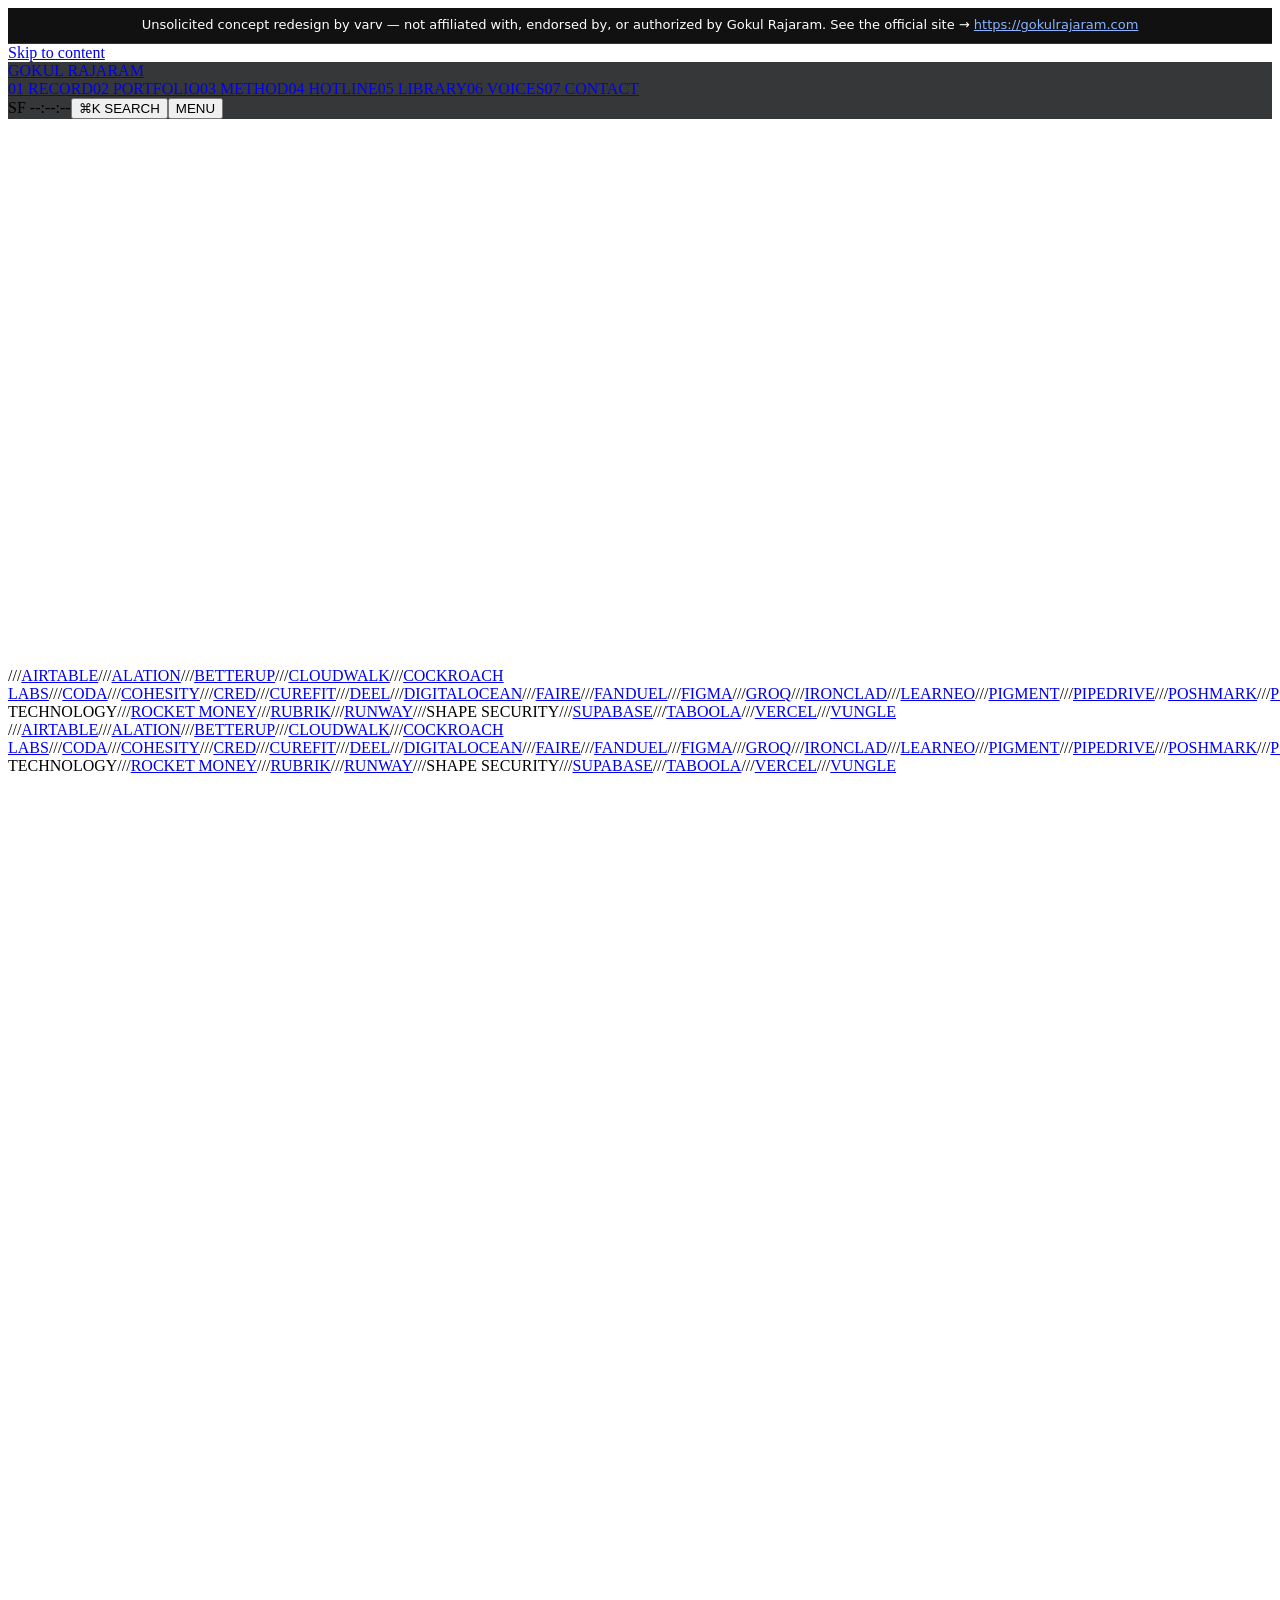
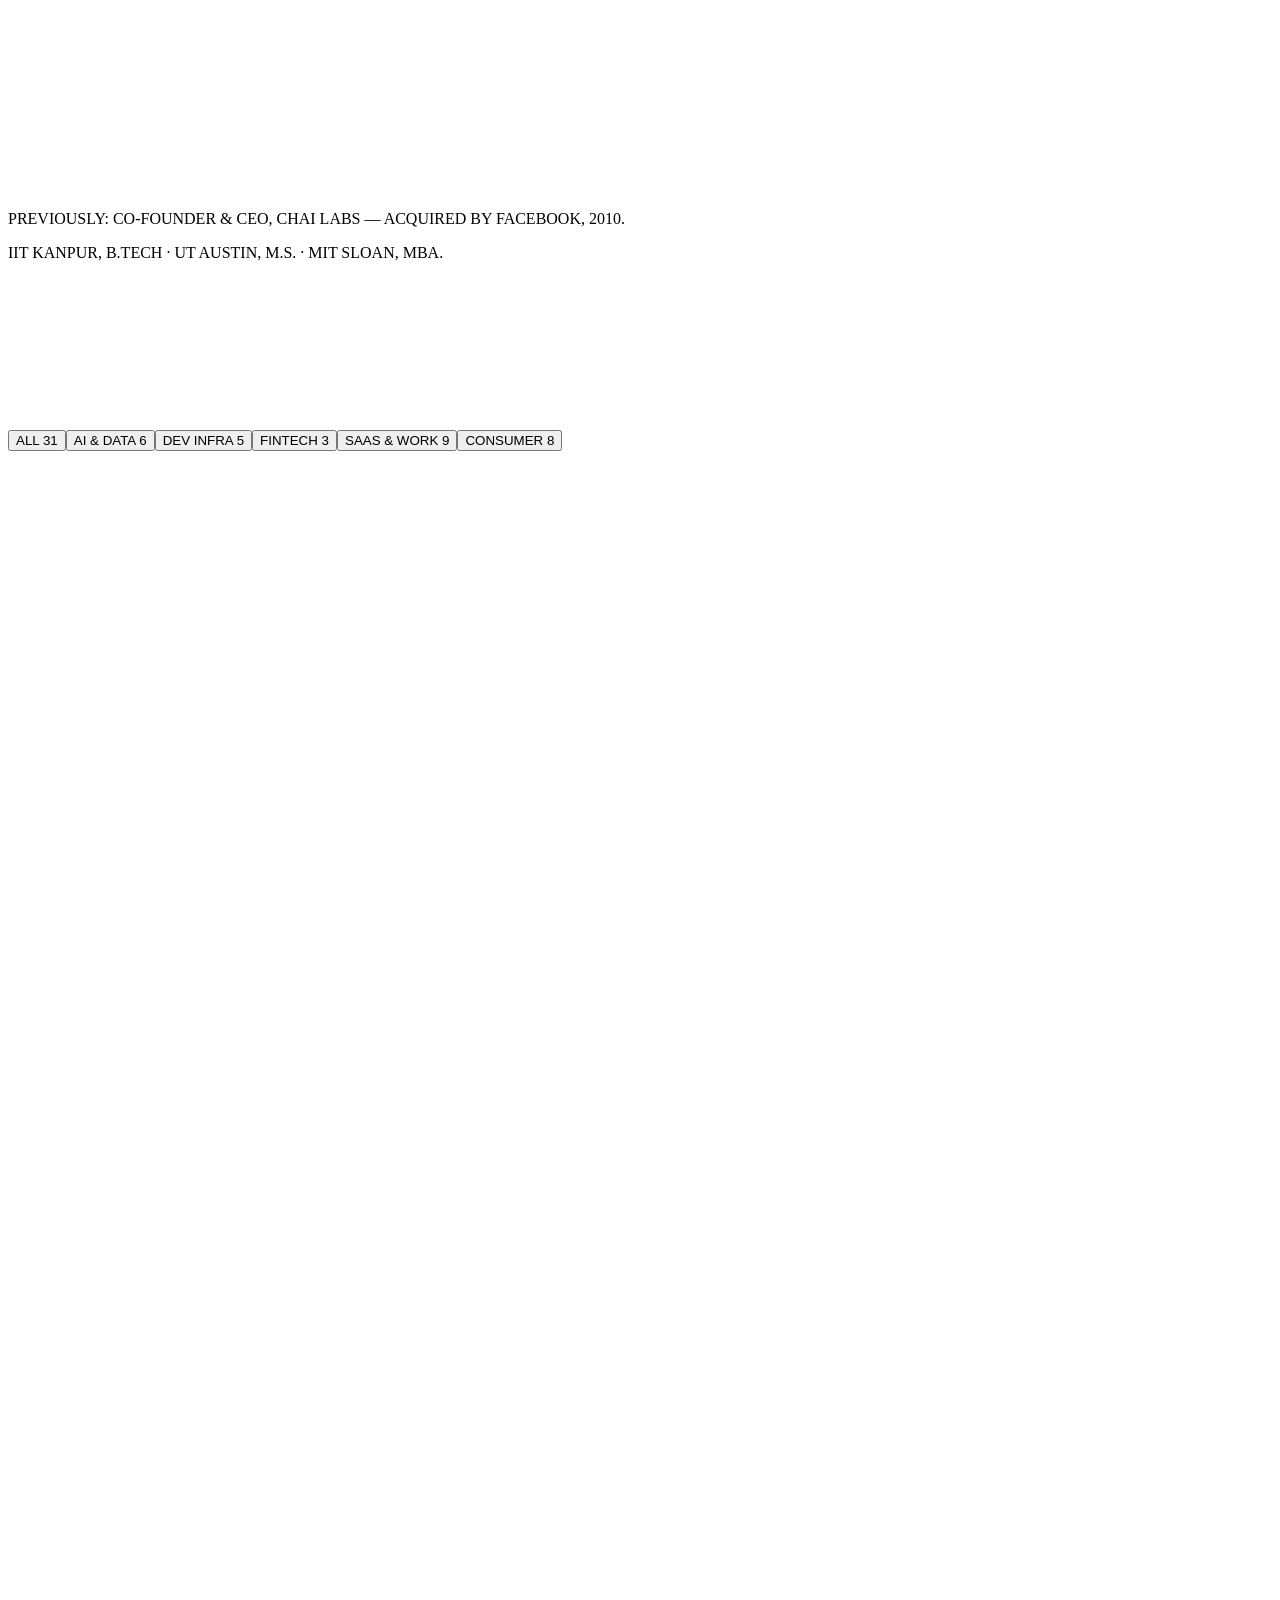
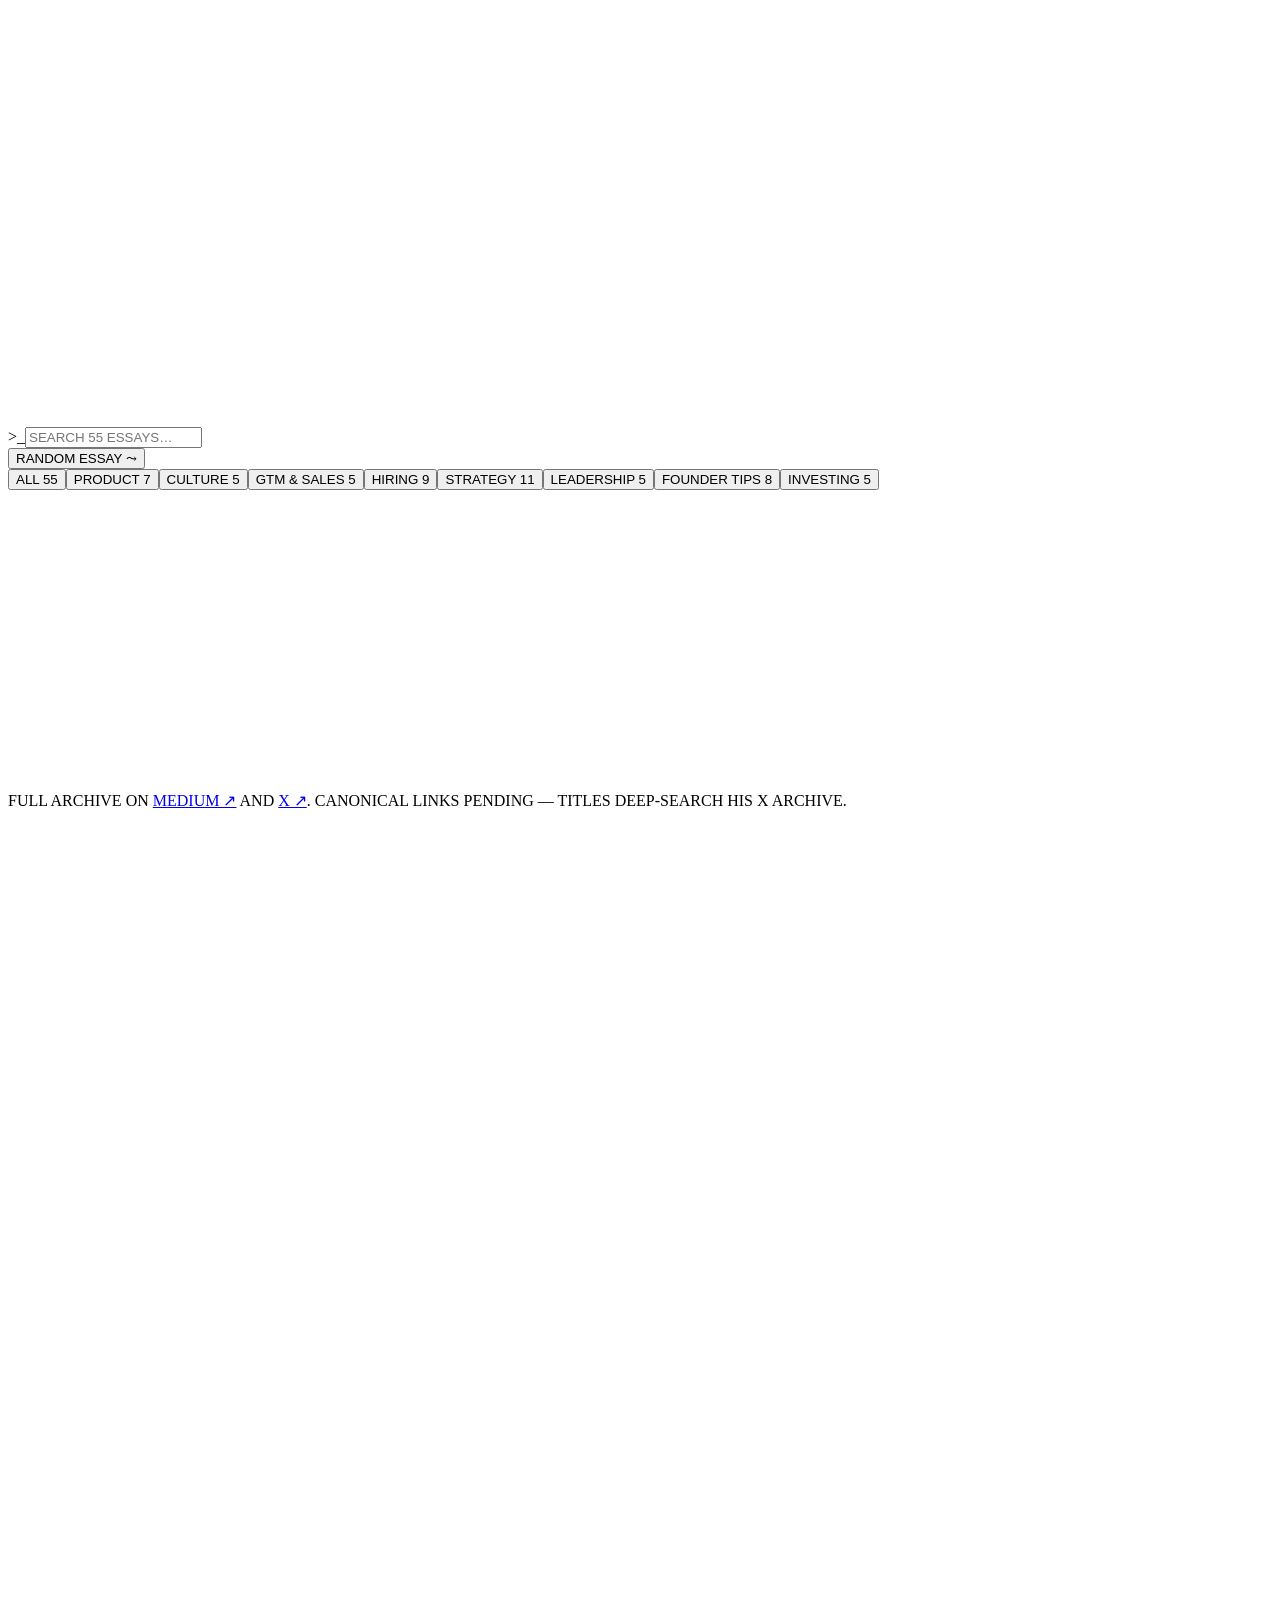
==== index.html @ 7439e024 "Deploy prep: GitHub Pages subpath fix + liability stack - Rewrite absolute /_next/ and internal asse" ====
<!DOCTYPE html><html lang="en" class="__variable_48cfcd __variable_7e319f __variable_f367f3 __variable_46fe82"><head><meta name="robots" content="noindex,nofollow,noarchive"/><meta charSet="utf-8"/><meta name="viewport" content="width=device-width, initial-scale=1"/><link rel="preload" href="/gokul-rajaram/_next/static/media/36966cca54120369-s.p.woff2" as="font" crossorigin="" type="font/woff2"/><link rel="preload" href="/gokul-rajaram/_next/static/media/84adbee2f2a7cb50.p.woff2" as="font" crossorigin="" type="font/woff2"/><link rel="preload" href="/gokul-rajaram/_next/static/media/8edf6d3506a17285.p.woff2" as="font" crossorigin="" type="font/woff2"/><link rel="preload" href="/gokul-rajaram/_next/static/media/98e207f02528a563-s.p.woff2" as="font" crossorigin="" type="font/woff2"/><link rel="preload" href="/gokul-rajaram/_next/static/media/d3ebbfd689654d3a-s.p.woff2" as="font" crossorigin="" type="font/woff2"/><link rel="preload" href="/gokul-rajaram/_next/static/media/e4af272ccee01ff0-s.p.woff2" as="font" crossorigin="" type="font/woff2"/><link rel="stylesheet" href="/gokul-rajaram/_next/static/css/f2737285ce898172.css" data-precedence="next"/><link rel="preload" as="script" fetchPriority="low" href="/gokul-rajaram/_next/static/chunks/webpack-6b2f098d55ba02b2.js"/><script src="/gokul-rajaram/_next/static/chunks/fd9d1056-b11b2651f33aae7f.js" async=""></script><script src="/gokul-rajaram/_next/static/chunks/117-e173c366e2bfd494.js" async=""></script><script src="/gokul-rajaram/_next/static/chunks/main-app-565ee4bf7d602973.js" async=""></script><script src="/gokul-rajaram/_next/static/chunks/202-3cdf4e19feda4337.js" async=""></script><script src="/gokul-rajaram/_next/static/chunks/app/page-4468204eb6a6736c.js" async=""></script><title>Gokul Rajaram — Early-stage investor &amp; product operator</title><meta name="description" content="I invest in early-stage technology startups and partner with founders to help them build enduring companies."/><meta property="og:title" content="Gokul Rajaram — Early-stage investor &amp; product operator"/><meta property="og:description" content="I invest in early-stage technology startups and partner with founders to help them build enduring companies."/><meta property="og:url" content="https://gokul-rajaram.pages.dev/"/><meta property="og:site_name" content="Gokul Rajaram"/><meta property="og:image:alt" content="Gokul Rajaram — Early-stage investor &amp; product operator"/><meta property="og:image:type" content="image/png"/><meta property="og:image" content="https://gokul-rajaram.pages.dev/opengraph-image?5ac50b0045434ea3"/><meta property="og:image:width" content="1200"/><meta property="og:image:height" content="630"/><meta property="og:type" content="website"/><meta name="twitter:card" content="summary_large_image"/><meta name="twitter:creator" content="@gokulr"/><meta name="twitter:title" content="Gokul Rajaram — Early-stage investor &amp; product operator"/><meta name="twitter:description" content="I invest in early-stage technology startups and partner with founders to help them build enduring companies."/><meta name="twitter:image:alt" content="Gokul Rajaram — Early-stage investor &amp; product operator"/><meta name="twitter:image:type" content="image/png"/><meta name="twitter:image" content="https://gokul-rajaram.pages.dev/opengraph-image?5ac50b0045434ea3"/><meta name="twitter:image:width" content="1200"/><meta name="twitter:image:height" content="630"/><link rel="icon" href="/gokul-rajaram/icon.svg?a13ae83d0e055ba5" type="image/svg+xml" sizes="any"/><meta name="next-size-adjust"/><script src="/gokul-rajaram/_next/static/chunks/polyfills-42372ed130431b0a.js" noModule=""></script></head><body><div data-varv-disclaimer="1" style="position:sticky;top:0;z-index:2147483647;background:#111;color:#fff;font:500 13px/1.45 system-ui,-apple-system,Segoe UI,Roboto,sans-serif;padding:8px 14px;text-align:center;border-bottom:1px solid #333;box-sizing:border-box;">Unsolicited concept redesign by varv — not affiliated with, endorsed by, or authorized by Gokul Rajaram. See the official site → <a href="https://gokulrajaram.com" style="color:#8ab4ff;text-decoration:underline;">https://gokulrajaram.com</a></div><noscript><style>[style*=&quot;opacity:0&quot;],[style*=&quot;opacity: 0&quot;]{opacity:1!important;transform:none!important}</style></noscript><a href="#main" class="skip mono-label text-fg">Skip to content</a><div aria-hidden="true" class="fixed inset-x-0 top-0 z-[70] h-[2px] bg-accent" style="transform-origin:0% 50%;transform:scaleX(0)"></div><header class="sticky top-0 z-50 border-b transition-colors duration-200 border-transparent" style="background-color:rgba(10, 11, 13, 0.82);backdrop-filter:blur(12px);-webkit-backdrop-filter:blur(12px)"><div class="wrap flex h-16 items-center justify-between gap-4"><a href="#top" class="flex items-center gap-3"><span class="block h-2.5 w-2.5 bg-accent" aria-hidden="true"></span><span class="font-display text-sm font-bold uppercase tracking-[0.06em] text-fg">GOKUL RAJARAM</span></a><nav class="hidden items-center gap-6 xl:flex" aria-label="Sections"><a href="#track-record" data-active="false" class="link-nav mono-label"><span class="text-dim">01</span> <!-- -->RECORD</a><a href="#portfolio" data-active="false" class="link-nav mono-label"><span class="text-dim">02</span> <!-- -->PORTFOLIO</a><a href="#how-i-work" data-active="false" class="link-nav mono-label"><span class="text-dim">03</span> <!-- -->METHOD</a><a href="#problems" data-active="false" class="link-nav mono-label"><span class="text-dim">04</span> <!-- -->HOTLINE</a><a href="#writing" data-active="false" class="link-nav mono-label"><span class="text-dim">05</span> <!-- -->LIBRARY</a><a href="#feedback" data-active="false" class="link-nav mono-label"><span class="text-dim">06</span> <!-- -->VOICES</a><a href="#connect" data-active="false" class="link-nav mono-label"><span class="text-dim">07</span> <!-- -->CONTACT</a></nav><div class="flex items-center gap-4"><span class="mono-data hidden text-dim md:block">SF <!-- -->--:--:--</span><button class="chip flex items-center gap-2" aria-label="Open command palette"><span class="text-accent">⌘K</span> SEARCH</button><button class="chip xl:hidden" aria-label="Open menu" aria-expanded="false">MENU</button></div></div></header><main id="main"><section id="top" class="relative overflow-hidden border-b border-line"><div class="grid-bg pointer-events-none absolute inset-0" aria-hidden="true"></div><div class="wrap relative pb-16 pt-20 lg:pb-20 lg:pt-28"><div class="flex flex-wrap items-center gap-x-6 gap-y-2" style="opacity:0"><span class="flex items-center gap-2"><span class="pulse-dot block h-2 w-2 bg-green" aria-hidden="true"></span><span class="mono-label text-muted">SAN FRANCISCO</span></span><span class="mono-data text-dim">SF <!-- -->--:--:--</span><span class="mono-label hidden text-dim sm:block">EARLY-STAGE INVESTOR &amp; PRODUCT OPERATOR</span></div><h1 class="d-mega mt-10 text-fg"><span class="block" style="opacity:0;transform:translateY(24px)"><span aria-label="GOKUL">GOKUL</span></span><span class="block text-accent" style="opacity:0;transform:translateY(24px)"><span aria-label="RAJARAM">RAJARAM</span></span></h1><p class="serif-line measure mt-10 text-muted" style="opacity:0;transform:translateY(16px)">I invest in early-stage founders and help them build <span class="text-fg">enduring companies.</span></p><div class="mt-12 flex flex-wrap items-center gap-4" style="opacity:0;transform:translateY(12px)"><a href="#writing" class="btn-solid">EXPLORE THE LIBRARY<!-- --> <span aria-hidden="true">↓</span></a><button class="btn-ghost"><span class="text-accent">⌘K</span> COMMAND</button><a href="https://www.delphi.ai/gokul" target="_blank" rel="noopener noreferrer" class="btn-ghost">ASK MY AI CLONE<!-- --> <span aria-hidden="true">↗</span></a></div><div class="mt-16 grid grid-cols-2 border-l border-t border-line lg:grid-cols-4" style="opacity:0;transform:translateY(16px)"><div class="border-b border-r border-line px-5 py-6 lg:border-b-0"><span class="d-stat text-accent">$<!-- -->0<!-- -->B+</span><p class="mono-label mt-3 text-fg">ADSENSE REVENUE BUILT</p><p class="mono-data mt-1 text-dim">Google, from zero · 2003–2007</p></div><div class="border-b border-r border-line px-5 py-6 lg:border-b-0"><span class="d-stat text-accent">$<!-- -->0.0<!-- -->B</span><p class="mono-label mt-3 text-fg">META ADS SCALED TO</p><p class="mono-data mt-1 text-dim">from $750M · 2010–2013</p></div><div class="border-b border-r border-line px-5 py-6 lg:border-b-0"><span class="d-stat text-accent">0<!-- -->+</span><p class="mono-label mt-3 text-fg">ANGEL INVESTMENTS</p><p class="mono-data mt-1 text-dim">Figma, Deel, Groq, Vercel…</p></div><div class="border-b border-r border-line px-5 py-6 lg:border-b-0"><span class="d-stat text-accent">0</span><p class="mono-label mt-3 text-fg">GENERATIONAL COMPANIES</p><p class="mono-data mt-1 text-dim">as operator &amp; board member</p></div></div></div><div class="marquee relative border-t border-line bg-surface py-3" aria-label="Selected portfolio companies"><div class="marquee-track"><div class="flex shrink-0 items-center" aria-hidden="false"><span class="flex items-center"><span class="mx-4 text-accent" aria-hidden="true">///</span><a href="https://airtable.com" target="_blank" rel="noopener noreferrer" tabindex="0" class="link-nav mono-label">AIRTABLE</a></span><span class="flex items-center"><span class="mx-4 text-accent" aria-hidden="true">///</span><a href="https://alation.com" target="_blank" rel="noopener noreferrer" tabindex="0" class="link-nav mono-label">ALATION</a></span><span class="flex items-center"><span class="mx-4 text-accent" aria-hidden="true">///</span><a href="https://betterup.com" target="_blank" rel="noopener noreferrer" tabindex="0" class="link-nav mono-label">BETTERUP</a></span><span class="flex items-center"><span class="mx-4 text-accent" aria-hidden="true">///</span><a href="https://cloudwalk.io" target="_blank" rel="noopener noreferrer" tabindex="0" class="link-nav mono-label">CLOUDWALK</a></span><span class="flex items-center"><span class="mx-4 text-accent" aria-hidden="true">///</span><a href="https://cockroachlabs.com" target="_blank" rel="noopener noreferrer" tabindex="0" class="link-nav mono-label">COCKROACH LABS</a></span><span class="flex items-center"><span class="mx-4 text-accent" aria-hidden="true">///</span><a href="https://coda.io" target="_blank" rel="noopener noreferrer" tabindex="0" class="link-nav mono-label">CODA</a></span><span class="flex items-center"><span class="mx-4 text-accent" aria-hidden="true">///</span><a href="https://cohesity.com" target="_blank" rel="noopener noreferrer" tabindex="0" class="link-nav mono-label">COHESITY</a></span><span class="flex items-center"><span class="mx-4 text-accent" aria-hidden="true">///</span><a href="https://cred.club" target="_blank" rel="noopener noreferrer" tabindex="0" class="link-nav mono-label">CRED</a></span><span class="flex items-center"><span class="mx-4 text-accent" aria-hidden="true">///</span><a href="https://cure.fit" target="_blank" rel="noopener noreferrer" tabindex="0" class="link-nav mono-label">CUREFIT</a></span><span class="flex items-center"><span class="mx-4 text-accent" aria-hidden="true">///</span><a href="https://deel.com" target="_blank" rel="noopener noreferrer" tabindex="0" class="link-nav mono-label">DEEL</a></span><span class="flex items-center"><span class="mx-4 text-accent" aria-hidden="true">///</span><a href="https://digitalocean.com" target="_blank" rel="noopener noreferrer" tabindex="0" class="link-nav mono-label">DIGITALOCEAN</a></span><span class="flex items-center"><span class="mx-4 text-accent" aria-hidden="true">///</span><a href="https://faire.com" target="_blank" rel="noopener noreferrer" tabindex="0" class="link-nav mono-label">FAIRE</a></span><span class="flex items-center"><span class="mx-4 text-accent" aria-hidden="true">///</span><a href="https://fanduel.com" target="_blank" rel="noopener noreferrer" tabindex="0" class="link-nav mono-label">FANDUEL</a></span><span class="flex items-center"><span class="mx-4 text-accent" aria-hidden="true">///</span><a href="https://figma.com" target="_blank" rel="noopener noreferrer" tabindex="0" class="link-nav mono-label">FIGMA</a></span><span class="flex items-center"><span class="mx-4 text-accent" aria-hidden="true">///</span><a href="https://groq.com" target="_blank" rel="noopener noreferrer" tabindex="0" class="link-nav mono-label">GROQ</a></span><span class="flex items-center"><span class="mx-4 text-accent" aria-hidden="true">///</span><a href="https://ironcladapp.com" target="_blank" rel="noopener noreferrer" tabindex="0" class="link-nav mono-label">IRONCLAD</a></span><span class="flex items-center"><span class="mx-4 text-accent" aria-hidden="true">///</span><a href="https://learneo.com" target="_blank" rel="noopener noreferrer" tabindex="0" class="link-nav mono-label">LEARNEO</a></span><span class="flex items-center"><span class="mx-4 text-accent" aria-hidden="true">///</span><a href="https://pigment.com" target="_blank" rel="noopener noreferrer" tabindex="0" class="link-nav mono-label">PIGMENT</a></span><span class="flex items-center"><span class="mx-4 text-accent" aria-hidden="true">///</span><a href="https://pipedrive.com" target="_blank" rel="noopener noreferrer" tabindex="0" class="link-nav mono-label">PIPEDRIVE</a></span><span class="flex items-center"><span class="mx-4 text-accent" aria-hidden="true">///</span><a href="https://poshmark.com" target="_blank" rel="noopener noreferrer" tabindex="0" class="link-nav mono-label">POSHMARK</a></span><span class="flex items-center"><span class="mx-4 text-accent" aria-hidden="true">///</span><a href="https://postman.com" target="_blank" rel="noopener noreferrer" tabindex="0" class="link-nav mono-label">POSTMAN</a></span><span class="flex items-center"><span class="mx-4 text-accent" aria-hidden="true">///</span><a href="https://printify.com" target="_blank" rel="noopener noreferrer" tabindex="0" class="link-nav mono-label">PRINTIFY</a></span><span class="flex items-center"><span class="mx-4 text-accent" aria-hidden="true">///</span><span class="mono-label text-muted">QUOTIENT TECHNOLOGY</span></span><span class="flex items-center"><span class="mx-4 text-accent" aria-hidden="true">///</span><a href="https://rocketmoney.com" target="_blank" rel="noopener noreferrer" tabindex="0" class="link-nav mono-label">ROCKET MONEY</a></span><span class="flex items-center"><span class="mx-4 text-accent" aria-hidden="true">///</span><a href="https://rubrik.com" target="_blank" rel="noopener noreferrer" tabindex="0" class="link-nav mono-label">RUBRIK</a></span><span class="flex items-center"><span class="mx-4 text-accent" aria-hidden="true">///</span><a href="https://runwayml.com" target="_blank" rel="noopener noreferrer" tabindex="0" class="link-nav mono-label">RUNWAY</a></span><span class="flex items-center"><span class="mx-4 text-accent" aria-hidden="true">///</span><span class="mono-label text-muted">SHAPE SECURITY</span></span><span class="flex items-center"><span class="mx-4 text-accent" aria-hidden="true">///</span><a href="https://supabase.com" target="_blank" rel="noopener noreferrer" tabindex="0" class="link-nav mono-label">SUPABASE</a></span><span class="flex items-center"><span class="mx-4 text-accent" aria-hidden="true">///</span><a href="https://taboola.com" target="_blank" rel="noopener noreferrer" tabindex="0" class="link-nav mono-label">TABOOLA</a></span><span class="flex items-center"><span class="mx-4 text-accent" aria-hidden="true">///</span><a href="https://vercel.com" target="_blank" rel="noopener noreferrer" tabindex="0" class="link-nav mono-label">VERCEL</a></span><span class="flex items-center"><span class="mx-4 text-accent" aria-hidden="true">///</span><a href="https://vungle.com" target="_blank" rel="noopener noreferrer" tabindex="0" class="link-nav mono-label">VUNGLE</a></span></div><div class="flex shrink-0 items-center" aria-hidden="true"><span class="flex items-center"><span class="mx-4 text-accent" aria-hidden="true">///</span><a href="https://airtable.com" target="_blank" rel="noopener noreferrer" tabindex="-1" class="link-nav mono-label">AIRTABLE</a></span><span class="flex items-center"><span class="mx-4 text-accent" aria-hidden="true">///</span><a href="https://alation.com" target="_blank" rel="noopener noreferrer" tabindex="-1" class="link-nav mono-label">ALATION</a></span><span class="flex items-center"><span class="mx-4 text-accent" aria-hidden="true">///</span><a href="https://betterup.com" target="_blank" rel="noopener noreferrer" tabindex="-1" class="link-nav mono-label">BETTERUP</a></span><span class="flex items-center"><span class="mx-4 text-accent" aria-hidden="true">///</span><a href="https://cloudwalk.io" target="_blank" rel="noopener noreferrer" tabindex="-1" class="link-nav mono-label">CLOUDWALK</a></span><span class="flex items-center"><span class="mx-4 text-accent" aria-hidden="true">///</span><a href="https://cockroachlabs.com" target="_blank" rel="noopener noreferrer" tabindex="-1" class="link-nav mono-label">COCKROACH LABS</a></span><span class="flex items-center"><span class="mx-4 text-accent" aria-hidden="true">///</span><a href="https://coda.io" target="_blank" rel="noopener noreferrer" tabindex="-1" class="link-nav mono-label">CODA</a></span><span class="flex items-center"><span class="mx-4 text-accent" aria-hidden="true">///</span><a href="https://cohesity.com" target="_blank" rel="noopener noreferrer" tabindex="-1" class="link-nav mono-label">COHESITY</a></span><span class="flex items-center"><span class="mx-4 text-accent" aria-hidden="true">///</span><a href="https://cred.club" target="_blank" rel="noopener noreferrer" tabindex="-1" class="link-nav mono-label">CRED</a></span><span class="flex items-center"><span class="mx-4 text-accent" aria-hidden="true">///</span><a href="https://cure.fit" target="_blank" rel="noopener noreferrer" tabindex="-1" class="link-nav mono-label">CUREFIT</a></span><span class="flex items-center"><span class="mx-4 text-accent" aria-hidden="true">///</span><a href="https://deel.com" target="_blank" rel="noopener noreferrer" tabindex="-1" class="link-nav mono-label">DEEL</a></span><span class="flex items-center"><span class="mx-4 text-accent" aria-hidden="true">///</span><a href="https://digitalocean.com" target="_blank" rel="noopener noreferrer" tabindex="-1" class="link-nav mono-label">DIGITALOCEAN</a></span><span class="flex items-center"><span class="mx-4 text-accent" aria-hidden="true">///</span><a href="https://faire.com" target="_blank" rel="noopener noreferrer" tabindex="-1" class="link-nav mono-label">FAIRE</a></span><span class="flex items-center"><span class="mx-4 text-accent" aria-hidden="true">///</span><a href="https://fanduel.com" target="_blank" rel="noopener noreferrer" tabindex="-1" class="link-nav mono-label">FANDUEL</a></span><span class="flex items-center"><span class="mx-4 text-accent" aria-hidden="true">///</span><a href="https://figma.com" target="_blank" rel="noopener noreferrer" tabindex="-1" class="link-nav mono-label">FIGMA</a></span><span class="flex items-center"><span class="mx-4 text-accent" aria-hidden="true">///</span><a href="https://groq.com" target="_blank" rel="noopener noreferrer" tabindex="-1" class="link-nav mono-label">GROQ</a></span><span class="flex items-center"><span class="mx-4 text-accent" aria-hidden="true">///</span><a href="https://ironcladapp.com" target="_blank" rel="noopener noreferrer" tabindex="-1" class="link-nav mono-label">IRONCLAD</a></span><span class="flex items-center"><span class="mx-4 text-accent" aria-hidden="true">///</span><a href="https://learneo.com" target="_blank" rel="noopener noreferrer" tabindex="-1" class="link-nav mono-label">LEARNEO</a></span><span class="flex items-center"><span class="mx-4 text-accent" aria-hidden="true">///</span><a href="https://pigment.com" target="_blank" rel="noopener noreferrer" tabindex="-1" class="link-nav mono-label">PIGMENT</a></span><span class="flex items-center"><span class="mx-4 text-accent" aria-hidden="true">///</span><a href="https://pipedrive.com" target="_blank" rel="noopener noreferrer" tabindex="-1" class="link-nav mono-label">PIPEDRIVE</a></span><span class="flex items-center"><span class="mx-4 text-accent" aria-hidden="true">///</span><a href="https://poshmark.com" target="_blank" rel="noopener noreferrer" tabindex="-1" class="link-nav mono-label">POSHMARK</a></span><span class="flex items-center"><span class="mx-4 text-accent" aria-hidden="true">///</span><a href="https://postman.com" target="_blank" rel="noopener noreferrer" tabindex="-1" class="link-nav mono-label">POSTMAN</a></span><span class="flex items-center"><span class="mx-4 text-accent" aria-hidden="true">///</span><a href="https://printify.com" target="_blank" rel="noopener noreferrer" tabindex="-1" class="link-nav mono-label">PRINTIFY</a></span><span class="flex items-center"><span class="mx-4 text-accent" aria-hidden="true">///</span><span class="mono-label text-muted">QUOTIENT TECHNOLOGY</span></span><span class="flex items-center"><span class="mx-4 text-accent" aria-hidden="true">///</span><a href="https://rocketmoney.com" target="_blank" rel="noopener noreferrer" tabindex="-1" class="link-nav mono-label">ROCKET MONEY</a></span><span class="flex items-center"><span class="mx-4 text-accent" aria-hidden="true">///</span><a href="https://rubrik.com" target="_blank" rel="noopener noreferrer" tabindex="-1" class="link-nav mono-label">RUBRIK</a></span><span class="flex items-center"><span class="mx-4 text-accent" aria-hidden="true">///</span><a href="https://runwayml.com" target="_blank" rel="noopener noreferrer" tabindex="-1" class="link-nav mono-label">RUNWAY</a></span><span class="flex items-center"><span class="mx-4 text-accent" aria-hidden="true">///</span><span class="mono-label text-muted">SHAPE SECURITY</span></span><span class="flex items-center"><span class="mx-4 text-accent" aria-hidden="true">///</span><a href="https://supabase.com" target="_blank" rel="noopener noreferrer" tabindex="-1" class="link-nav mono-label">SUPABASE</a></span><span class="flex items-center"><span class="mx-4 text-accent" aria-hidden="true">///</span><a href="https://taboola.com" target="_blank" rel="noopener noreferrer" tabindex="-1" class="link-nav mono-label">TABOOLA</a></span><span class="flex items-center"><span class="mx-4 text-accent" aria-hidden="true">///</span><a href="https://vercel.com" target="_blank" rel="noopener noreferrer" tabindex="-1" class="link-nav mono-label">VERCEL</a></span><span class="flex items-center"><span class="mx-4 text-accent" aria-hidden="true">///</span><a href="https://vungle.com" target="_blank" rel="noopener noreferrer" tabindex="-1" class="link-nav mono-label">VUNGLE</a></span></div></div></div></section><section id="track-record" class="wrap section"><header class="mb-14 lg:mb-16" style="opacity:0;transform:translateY(20px)"><div class="border-t border-line-strong"></div><p class="mono-label mt-5"><span class="text-accent">[<!-- -->01<!-- -->]</span> <span class="text-muted">TRACK RECORD</span></p><div class="mt-8 flex flex-wrap items-end justify-between gap-6"><h2 class="d-h2 text-fg">SEVEN GENERATIONAL COMPANIES</h2></div><p class="t-body measure mt-6 text-muted">I invest in early-stage technology startups and partner with founders to help them build enduring companies. As a product leader, operator and board member, I’ve helped build seven generational technology companies (Alphabet, Block, Coinbase, DoorDash, Meta, Pinterest, and The Trade Desk).</p></header><div class="border-t border-line"><div class="group grid grid-cols-[auto_1fr] items-baseline gap-x-5 border-b border-line py-6 transition-colors duration-150 hover:bg-surface md:grid-cols-12 md:gap-x-8 md:px-3" style="opacity:0;transform:translateY(12px)"><span class="mono-data text-dim transition-colors duration-150 group-hover:text-accent md:col-span-1">01</span><h3 class="d-h3 text-fg transition-colors duration-150 group-hover:text-accent md:col-span-4">GOOGLE — ALPHABET</h3><div class="col-start-2 mt-2 md:col-span-4 md:col-start-6 md:mt-0"><div class="t-body-sm font-medium text-fg">Product Management Director, AdSense · 2003–2007</div><div class="t-body-sm mt-1 text-muted">Grew AdSense from zero to over $1B in revenue.</div></div><div class="col-start-2 mt-3 flex items-baseline gap-4 md:col-span-3 md:col-start-10 md:mt-0 md:justify-end"><span class="mono-data text-accent">$0 → $1B+</span><span class="mono-label border px-2 py-1 border-[rgba(255,92,31,0.4)] text-accent">OPERATOR</span></div></div><div class="group grid grid-cols-[auto_1fr] items-baseline gap-x-5 border-b border-line py-6 transition-colors duration-150 hover:bg-surface md:grid-cols-12 md:gap-x-8 md:px-3" style="opacity:0;transform:translateY(12px)"><span class="mono-data text-dim transition-colors duration-150 group-hover:text-accent md:col-span-1">02</span><h3 class="d-h3 text-fg transition-colors duration-150 group-hover:text-accent md:col-span-4">FACEBOOK — META</h3><div class="col-start-2 mt-2 md:col-span-4 md:col-start-6 md:mt-0"><div class="t-body-sm font-medium text-fg">Product Director, Ads · 2010–2013</div><div class="t-body-sm mt-1 text-muted">Grew ads revenue from $750M to $6.5B, after Facebook acquired his startup Chai Labs.</div></div><div class="col-start-2 mt-3 flex items-baseline gap-4 md:col-span-3 md:col-start-10 md:mt-0 md:justify-end"><span class="mono-data text-accent">$750M → $6.5B</span><span class="mono-label border px-2 py-1 border-[rgba(255,92,31,0.4)] text-accent">OPERATOR</span></div></div><div class="group grid grid-cols-[auto_1fr] items-baseline gap-x-5 border-b border-line py-6 transition-colors duration-150 hover:bg-surface md:grid-cols-12 md:gap-x-8 md:px-3" style="opacity:0;transform:translateY(12px)"><span class="mono-data text-dim transition-colors duration-150 group-hover:text-accent md:col-span-1">03</span><h3 class="d-h3 text-fg transition-colors duration-150 group-hover:text-accent md:col-span-4">SQUARE — BLOCK</h3><div class="col-start-2 mt-2 md:col-span-4 md:col-start-6 md:mt-0"><div class="t-body-sm font-medium text-fg">Product Lead</div><div class="t-body-sm mt-1 text-muted">Led product.</div></div><div class="col-start-2 mt-3 flex items-baseline gap-4 md:col-span-3 md:col-start-10 md:mt-0 md:justify-end"><span class="mono-label border px-2 py-1 border-[rgba(255,92,31,0.4)] text-accent">OPERATOR</span></div></div><div class="group grid grid-cols-[auto_1fr] items-baseline gap-x-5 border-b border-line py-6 transition-colors duration-150 hover:bg-surface md:grid-cols-12 md:gap-x-8 md:px-3" style="opacity:0;transform:translateY(12px)"><span class="mono-data text-dim transition-colors duration-150 group-hover:text-accent md:col-span-1">04</span><h3 class="d-h3 text-fg transition-colors duration-150 group-hover:text-accent md:col-span-4">DOORDASH</h3><div class="col-start-2 mt-2 md:col-span-4 md:col-start-6 md:mt-0"><div class="t-body-sm font-medium text-fg">Executive Team</div><div class="t-body-sm mt-1 text-muted">Led Caviar.</div></div><div class="col-start-2 mt-3 flex items-baseline gap-4 md:col-span-3 md:col-start-10 md:mt-0 md:justify-end"><span class="mono-label border px-2 py-1 border-[rgba(255,92,31,0.4)] text-accent">OPERATOR</span></div></div><div class="group grid grid-cols-[auto_1fr] items-baseline gap-x-5 border-b border-line py-6 transition-colors duration-150 hover:bg-surface md:grid-cols-12 md:gap-x-8 md:px-3" style="opacity:0;transform:translateY(12px)"><span class="mono-data text-dim transition-colors duration-150 group-hover:text-accent md:col-span-1">05</span><h3 class="d-h3 text-fg transition-colors duration-150 group-hover:text-accent md:col-span-4">COINBASE</h3><div class="col-start-2 mt-2 md:col-span-4 md:col-start-6 md:mt-0"><div class="t-body-sm font-medium text-fg">Board of Directors</div></div><div class="col-start-2 mt-3 flex items-baseline gap-4 md:col-span-3 md:col-start-10 md:mt-0 md:justify-end"><span class="mono-label border px-2 py-1 border-line-strong text-muted">BOARD</span></div></div><div class="group grid grid-cols-[auto_1fr] items-baseline gap-x-5 border-b border-line py-6 transition-colors duration-150 hover:bg-surface md:grid-cols-12 md:gap-x-8 md:px-3" style="opacity:0;transform:translateY(12px)"><span class="mono-data text-dim transition-colors duration-150 group-hover:text-accent md:col-span-1">06</span><h3 class="d-h3 text-fg transition-colors duration-150 group-hover:text-accent md:col-span-4">PINTEREST</h3><div class="col-start-2 mt-2 md:col-span-4 md:col-start-6 md:mt-0"><div class="t-body-sm font-medium text-fg">Board of Directors</div></div><div class="col-start-2 mt-3 flex items-baseline gap-4 md:col-span-3 md:col-start-10 md:mt-0 md:justify-end"><span class="mono-label border px-2 py-1 border-line-strong text-muted">BOARD</span></div></div><div class="group grid grid-cols-[auto_1fr] items-baseline gap-x-5 border-b border-line py-6 transition-colors duration-150 hover:bg-surface md:grid-cols-12 md:gap-x-8 md:px-3" style="opacity:0;transform:translateY(12px)"><span class="mono-data text-dim transition-colors duration-150 group-hover:text-accent md:col-span-1">07</span><h3 class="d-h3 text-fg transition-colors duration-150 group-hover:text-accent md:col-span-4">THE TRADE DESK</h3><div class="col-start-2 mt-2 md:col-span-4 md:col-start-6 md:mt-0"><div class="t-body-sm font-medium text-fg">Board of Directors</div></div><div class="col-start-2 mt-3 flex items-baseline gap-4 md:col-span-3 md:col-start-10 md:mt-0 md:justify-end"><span class="mono-label border px-2 py-1 border-line-strong text-muted">BOARD</span></div></div></div><div class="mt-6 space-y-2"><p class="mono-data text-dim">PREVIOUSLY: CO-FOUNDER &amp; CEO, CHAI LABS — ACQUIRED BY FACEBOOK, 2010.</p><p class="mono-data text-dim">IIT KANPUR, B.TECH · UT AUSTIN, M.S. · MIT SLOAN, MBA.</p></div></section><section id="portfolio" class="wrap section"><header class="mb-14 lg:mb-16" style="opacity:0;transform:translateY(20px)"><div class="border-t border-line-strong"></div><p class="mono-label mt-5"><span class="text-accent">[<!-- -->02<!-- -->]</span> <span class="text-muted">PORTFOLIO</span></p><div class="mt-8 flex flex-wrap items-end justify-between gap-6"><h2 class="d-h2 text-fg">THE PORTFOLIO</h2><div class="flex items-center gap-4"><span class="mono-label text-dim">SHOWING <!-- -->31<!-- -->/<!-- -->31</span></div></div><p class="t-body measure mt-6 text-muted">Early investor in more than 300 technology companies, including:</p></header><div class="no-scrollbar -mx-5 mb-8 flex gap-2 overflow-x-auto px-5 md:mx-0 md:flex-wrap md:px-0"><button aria-pressed="true" class="chip">ALL<!-- --> <span class="opacity-60">31</span></button><button aria-pressed="false" class="chip">AI &amp; DATA<!-- --> <span class="opacity-60">6</span></button><button aria-pressed="false" class="chip">DEV INFRA<!-- --> <span class="opacity-60">5</span></button><button aria-pressed="false" class="chip">FINTECH<!-- --> <span class="opacity-60">3</span></button><button aria-pressed="false" class="chip">SAAS &amp; WORK<!-- --> <span class="opacity-60">9</span></button><button aria-pressed="false" class="chip">CONSUMER<!-- --> <span class="opacity-60">8</span></button></div><div class="grid grid-cols-2 border-l border-t border-line md:grid-cols-3 lg:grid-cols-4"><div class="relative border-b border-r border-line" style="opacity:0;transform:translateY(8px)"><a href="https://airtable.com" target="_blank" rel="noopener noreferrer" class="group block h-full min-h-[104px] px-5 py-4 transition-colors duration-150 hover:bg-raised"><span class="d-title block text-fg transition-colors duration-150 group-hover:text-accent">Airtable</span><span class="mono-data mt-1 block text-dim">No-code apps</span><span class="mono-label mt-3 block text-dim opacity-0 transition-opacity duration-150 group-hover:opacity-100">SAAS &amp; WORK</span><span class="absolute right-4 top-4 -translate-x-0.5 translate-y-0.5 text-accent opacity-0 transition-all duration-150 group-hover:translate-x-0 group-hover:translate-y-0 group-hover:opacity-100" aria-hidden="true">↗</span></a></div><div class="relative border-b border-r border-line" style="opacity:0;transform:translateY(8px)"><a href="https://alation.com" target="_blank" rel="noopener noreferrer" class="group block h-full min-h-[104px] px-5 py-4 transition-colors duration-150 hover:bg-raised"><span class="d-title block text-fg transition-colors duration-150 group-hover:text-accent">Alation</span><span class="mono-data mt-1 block text-dim">Data intelligence</span><span class="mono-label mt-3 block text-dim opacity-0 transition-opacity duration-150 group-hover:opacity-100">AI &amp; DATA</span><span class="absolute right-4 top-4 -translate-x-0.5 translate-y-0.5 text-accent opacity-0 transition-all duration-150 group-hover:translate-x-0 group-hover:translate-y-0 group-hover:opacity-100" aria-hidden="true">↗</span></a></div><div class="relative border-b border-r border-line" style="opacity:0;transform:translateY(8px)"><a href="https://betterup.com" target="_blank" rel="noopener noreferrer" class="group block h-full min-h-[104px] px-5 py-4 transition-colors duration-150 hover:bg-raised"><span class="d-title block text-fg transition-colors duration-150 group-hover:text-accent">BetterUp</span><span class="mono-data mt-1 block text-dim">Coaching</span><span class="mono-label mt-3 block text-dim opacity-0 transition-opacity duration-150 group-hover:opacity-100">SAAS &amp; WORK</span><span class="absolute right-4 top-4 -translate-x-0.5 translate-y-0.5 text-accent opacity-0 transition-all duration-150 group-hover:translate-x-0 group-hover:translate-y-0 group-hover:opacity-100" aria-hidden="true">↗</span></a></div><div class="relative border-b border-r border-line" style="opacity:0;transform:translateY(8px)"><a href="https://cloudwalk.io" target="_blank" rel="noopener noreferrer" class="group block h-full min-h-[104px] px-5 py-4 transition-colors duration-150 hover:bg-raised"><span class="d-title block text-fg transition-colors duration-150 group-hover:text-accent">CloudWalk</span><span class="mono-data mt-1 block text-dim">Payments</span><span class="mono-label mt-3 block text-dim opacity-0 transition-opacity duration-150 group-hover:opacity-100">FINTECH</span><span class="absolute right-4 top-4 -translate-x-0.5 translate-y-0.5 text-accent opacity-0 transition-all duration-150 group-hover:translate-x-0 group-hover:translate-y-0 group-hover:opacity-100" aria-hidden="true">↗</span></a></div><div class="relative border-b border-r border-line" style="opacity:0;transform:translateY(8px)"><a href="https://cockroachlabs.com" target="_blank" rel="noopener noreferrer" class="group block h-full min-h-[104px] px-5 py-4 transition-colors duration-150 hover:bg-raised"><span class="d-title block text-fg transition-colors duration-150 group-hover:text-accent">Cockroach Labs</span><span class="mono-data mt-1 block text-dim">Databases</span><span class="mono-label mt-3 block text-dim opacity-0 transition-opacity duration-150 group-hover:opacity-100">DEV INFRA</span><span class="absolute right-4 top-4 -translate-x-0.5 translate-y-0.5 text-accent opacity-0 transition-all duration-150 group-hover:translate-x-0 group-hover:translate-y-0 group-hover:opacity-100" aria-hidden="true">↗</span></a></div><div class="relative border-b border-r border-line" style="opacity:0;transform:translateY(8px)"><a href="https://coda.io" target="_blank" rel="noopener noreferrer" class="group block h-full min-h-[104px] px-5 py-4 transition-colors duration-150 hover:bg-raised"><span class="d-title block text-fg transition-colors duration-150 group-hover:text-accent">Coda</span><span class="mono-data mt-1 block text-dim">Collaborative docs</span><span class="mono-label mt-3 block text-dim opacity-0 transition-opacity duration-150 group-hover:opacity-100">SAAS &amp; WORK</span><span class="absolute right-4 top-4 -translate-x-0.5 translate-y-0.5 text-accent opacity-0 transition-all duration-150 group-hover:translate-x-0 group-hover:translate-y-0 group-hover:opacity-100" aria-hidden="true">↗</span></a></div><div class="relative border-b border-r border-line" style="opacity:0;transform:translateY(8px)"><a href="https://cohesity.com" target="_blank" rel="noopener noreferrer" class="group block h-full min-h-[104px] px-5 py-4 transition-colors duration-150 hover:bg-raised"><span class="d-title block text-fg transition-colors duration-150 group-hover:text-accent">Cohesity</span><span class="mono-data mt-1 block text-dim">Data management</span><span class="mono-label mt-3 block text-dim opacity-0 transition-opacity duration-150 group-hover:opacity-100">AI &amp; DATA</span><span class="absolute right-4 top-4 -translate-x-0.5 translate-y-0.5 text-accent opacity-0 transition-all duration-150 group-hover:translate-x-0 group-hover:translate-y-0 group-hover:opacity-100" aria-hidden="true">↗</span></a></div><div class="relative border-b border-r border-line" style="opacity:0;transform:translateY(8px)"><a href="https://cred.club" target="_blank" rel="noopener noreferrer" class="group block h-full min-h-[104px] px-5 py-4 transition-colors duration-150 hover:bg-raised"><span class="d-title block text-fg transition-colors duration-150 group-hover:text-accent">CRED</span><span class="mono-data mt-1 block text-dim">Consumer fintech</span><span class="mono-label mt-3 block text-dim opacity-0 transition-opacity duration-150 group-hover:opacity-100">FINTECH</span><span class="absolute right-4 top-4 -translate-x-0.5 translate-y-0.5 text-accent opacity-0 transition-all duration-150 group-hover:translate-x-0 group-hover:translate-y-0 group-hover:opacity-100" aria-hidden="true">↗</span></a></div><div class="relative border-b border-r border-line" style="opacity:0;transform:translateY(8px)"><a href="https://cure.fit" target="_blank" rel="noopener noreferrer" class="group block h-full min-h-[104px] px-5 py-4 transition-colors duration-150 hover:bg-raised"><span class="d-title block text-fg transition-colors duration-150 group-hover:text-accent">Curefit</span><span class="mono-data mt-1 block text-dim">Health &amp; fitness</span><span class="mono-label mt-3 block text-dim opacity-0 transition-opacity duration-150 group-hover:opacity-100">CONSUMER</span><span class="absolute right-4 top-4 -translate-x-0.5 translate-y-0.5 text-accent opacity-0 transition-all duration-150 group-hover:translate-x-0 group-hover:translate-y-0 group-hover:opacity-100" aria-hidden="true">↗</span></a></div><div class="relative border-b border-r border-line" style="opacity:0;transform:translateY(8px)"><a href="https://deel.com" target="_blank" rel="noopener noreferrer" class="group block h-full min-h-[104px] px-5 py-4 transition-colors duration-150 hover:bg-raised"><span class="d-title block text-fg transition-colors duration-150 group-hover:text-accent">Deel</span><span class="mono-data mt-1 block text-dim">Global payroll</span><span class="mono-label mt-3 block text-dim opacity-0 transition-opacity duration-150 group-hover:opacity-100">SAAS &amp; WORK</span><span class="absolute right-4 top-4 -translate-x-0.5 translate-y-0.5 text-accent opacity-0 transition-all duration-150 group-hover:translate-x-0 group-hover:translate-y-0 group-hover:opacity-100" aria-hidden="true">↗</span></a></div><div class="relative border-b border-r border-line" style="opacity:0;transform:translateY(8px)"><a href="https://digitalocean.com" target="_blank" rel="noopener noreferrer" class="group block h-full min-h-[104px] px-5 py-4 transition-colors duration-150 hover:bg-raised"><span class="d-title block text-fg transition-colors duration-150 group-hover:text-accent">DigitalOcean</span><span class="mono-data mt-1 block text-dim">Cloud infrastructure</span><span class="mono-label mt-3 block text-dim opacity-0 transition-opacity duration-150 group-hover:opacity-100">DEV INFRA</span><span class="absolute right-4 top-4 -translate-x-0.5 translate-y-0.5 text-accent opacity-0 transition-all duration-150 group-hover:translate-x-0 group-hover:translate-y-0 group-hover:opacity-100" aria-hidden="true">↗</span></a></div><div class="relative border-b border-r border-line" style="opacity:0;transform:translateY(8px)"><a href="https://faire.com" target="_blank" rel="noopener noreferrer" class="group block h-full min-h-[104px] px-5 py-4 transition-colors duration-150 hover:bg-raised"><span class="d-title block text-fg transition-colors duration-150 group-hover:text-accent">Faire</span><span class="mono-data mt-1 block text-dim">Wholesale marketplace</span><span class="mono-label mt-3 block text-dim opacity-0 transition-opacity duration-150 group-hover:opacity-100">CONSUMER</span><span class="absolute right-4 top-4 -translate-x-0.5 translate-y-0.5 text-accent opacity-0 transition-all duration-150 group-hover:translate-x-0 group-hover:translate-y-0 group-hover:opacity-100" aria-hidden="true">↗</span></a></div><div class="relative border-b border-r border-line" style="opacity:0;transform:translateY(8px)"><a href="https://fanduel.com" target="_blank" rel="noopener noreferrer" class="group block h-full min-h-[104px] px-5 py-4 transition-colors duration-150 hover:bg-raised"><span class="d-title block text-fg transition-colors duration-150 group-hover:text-accent">FanDuel</span><span class="mono-data mt-1 block text-dim">Sports gaming</span><span class="mono-label mt-3 block text-dim opacity-0 transition-opacity duration-150 group-hover:opacity-100">CONSUMER</span><span class="absolute right-4 top-4 -translate-x-0.5 translate-y-0.5 text-accent opacity-0 transition-all duration-150 group-hover:translate-x-0 group-hover:translate-y-0 group-hover:opacity-100" aria-hidden="true">↗</span></a></div><div class="relative border-b border-r border-line" style="opacity:0;transform:translateY(8px)"><a href="https://figma.com" target="_blank" rel="noopener noreferrer" class="group block h-full min-h-[104px] px-5 py-4 transition-colors duration-150 hover:bg-raised"><span class="d-title block text-fg transition-colors duration-150 group-hover:text-accent">Figma</span><span class="mono-data mt-1 block text-dim">Design</span><span class="mono-label mt-3 block text-dim opacity-0 transition-opacity duration-150 group-hover:opacity-100">SAAS &amp; WORK</span><span class="absolute right-4 top-4 -translate-x-0.5 translate-y-0.5 text-accent opacity-0 transition-all duration-150 group-hover:translate-x-0 group-hover:translate-y-0 group-hover:opacity-100" aria-hidden="true">↗</span></a></div><div class="relative border-b border-r border-line" style="opacity:0;transform:translateY(8px)"><a href="https://groq.com" target="_blank" rel="noopener noreferrer" class="group block h-full min-h-[104px] px-5 py-4 transition-colors duration-150 hover:bg-raised"><span class="d-title block text-fg transition-colors duration-150 group-hover:text-accent">Groq</span><span class="mono-data mt-1 block text-dim">AI inference</span><span class="mono-label mt-3 block text-dim opacity-0 transition-opacity duration-150 group-hover:opacity-100">AI &amp; DATA</span><span class="absolute right-4 top-4 -translate-x-0.5 translate-y-0.5 text-accent opacity-0 transition-all duration-150 group-hover:translate-x-0 group-hover:translate-y-0 group-hover:opacity-100" aria-hidden="true">↗</span></a></div><div class="relative border-b border-r border-line" style="opacity:0;transform:translateY(8px)"><a href="https://ironcladapp.com" target="_blank" rel="noopener noreferrer" class="group block h-full min-h-[104px] px-5 py-4 transition-colors duration-150 hover:bg-raised"><span class="d-title block text-fg transition-colors duration-150 group-hover:text-accent">Ironclad</span><span class="mono-data mt-1 block text-dim">Legal software</span><span class="mono-label mt-3 block text-dim opacity-0 transition-opacity duration-150 group-hover:opacity-100">SAAS &amp; WORK</span><span class="absolute right-4 top-4 -translate-x-0.5 translate-y-0.5 text-accent opacity-0 transition-all duration-150 group-hover:translate-x-0 group-hover:translate-y-0 group-hover:opacity-100" aria-hidden="true">↗</span></a></div><div class="relative border-b border-r border-line" style="opacity:0;transform:translateY(8px)"><a href="https://learneo.com" target="_blank" rel="noopener noreferrer" class="group block h-full min-h-[104px] px-5 py-4 transition-colors duration-150 hover:bg-raised"><span class="d-title block text-fg transition-colors duration-150 group-hover:text-accent">Learneo</span><span class="mono-data mt-1 block text-dim">Learning platforms</span><span class="mono-label mt-3 block text-dim opacity-0 transition-opacity duration-150 group-hover:opacity-100">CONSUMER</span><span class="absolute right-4 top-4 -translate-x-0.5 translate-y-0.5 text-accent opacity-0 transition-all duration-150 group-hover:translate-x-0 group-hover:translate-y-0 group-hover:opacity-100" aria-hidden="true">↗</span></a></div><div class="relative border-b border-r border-line" style="opacity:0;transform:translateY(8px)"><a href="https://pigment.com" target="_blank" rel="noopener noreferrer" class="group block h-full min-h-[104px] px-5 py-4 transition-colors duration-150 hover:bg-raised"><span class="d-title block text-fg transition-colors duration-150 group-hover:text-accent">Pigment</span><span class="mono-data mt-1 block text-dim">Business planning</span><span class="mono-label mt-3 block text-dim opacity-0 transition-opacity duration-150 group-hover:opacity-100">SAAS &amp; WORK</span><span class="absolute right-4 top-4 -translate-x-0.5 translate-y-0.5 text-accent opacity-0 transition-all duration-150 group-hover:translate-x-0 group-hover:translate-y-0 group-hover:opacity-100" aria-hidden="true">↗</span></a></div><div class="relative border-b border-r border-line" style="opacity:0;transform:translateY(8px)"><a href="https://pipedrive.com" target="_blank" rel="noopener noreferrer" class="group block h-full min-h-[104px] px-5 py-4 transition-colors duration-150 hover:bg-raised"><span class="d-title block text-fg transition-colors duration-150 group-hover:text-accent">Pipedrive</span><span class="mono-data mt-1 block text-dim">CRM</span><span class="mono-label mt-3 block text-dim opacity-0 transition-opacity duration-150 group-hover:opacity-100">SAAS &amp; WORK</span><span class="absolute right-4 top-4 -translate-x-0.5 translate-y-0.5 text-accent opacity-0 transition-all duration-150 group-hover:translate-x-0 group-hover:translate-y-0 group-hover:opacity-100" aria-hidden="true">↗</span></a></div><div class="relative border-b border-r border-line" style="opacity:0;transform:translateY(8px)"><a href="https://poshmark.com" target="_blank" rel="noopener noreferrer" class="group block h-full min-h-[104px] px-5 py-4 transition-colors duration-150 hover:bg-raised"><span class="d-title block text-fg transition-colors duration-150 group-hover:text-accent">Poshmark</span><span class="mono-data mt-1 block text-dim">Social commerce</span><span class="mono-label mt-3 block text-dim opacity-0 transition-opacity duration-150 group-hover:opacity-100">CONSUMER</span><span class="absolute right-4 top-4 -translate-x-0.5 translate-y-0.5 text-accent opacity-0 transition-all duration-150 group-hover:translate-x-0 group-hover:translate-y-0 group-hover:opacity-100" aria-hidden="true">↗</span></a></div><div class="relative border-b border-r border-line" style="opacity:0;transform:translateY(8px)"><a href="https://postman.com" target="_blank" rel="noopener noreferrer" class="group block h-full min-h-[104px] px-5 py-4 transition-colors duration-150 hover:bg-raised"><span class="d-title block text-fg transition-colors duration-150 group-hover:text-accent">Postman</span><span class="mono-data mt-1 block text-dim">API platform</span><span class="mono-label mt-3 block text-dim opacity-0 transition-opacity duration-150 group-hover:opacity-100">DEV INFRA</span><span class="absolute right-4 top-4 -translate-x-0.5 translate-y-0.5 text-accent opacity-0 transition-all duration-150 group-hover:translate-x-0 group-hover:translate-y-0 group-hover:opacity-100" aria-hidden="true">↗</span></a></div><div class="relative border-b border-r border-line" style="opacity:0;transform:translateY(8px)"><a href="https://printify.com" target="_blank" rel="noopener noreferrer" class="group block h-full min-h-[104px] px-5 py-4 transition-colors duration-150 hover:bg-raised"><span class="d-title block text-fg transition-colors duration-150 group-hover:text-accent">Printify</span><span class="mono-data mt-1 block text-dim">Print on demand</span><span class="mono-label mt-3 block text-dim opacity-0 transition-opacity duration-150 group-hover:opacity-100">SAAS &amp; WORK</span><span class="absolute right-4 top-4 -translate-x-0.5 translate-y-0.5 text-accent opacity-0 transition-all duration-150 group-hover:translate-x-0 group-hover:translate-y-0 group-hover:opacity-100" aria-hidden="true">↗</span></a></div><div class="relative border-b border-r border-line" style="opacity:0;transform:translateY(8px)"><div class="h-full min-h-[104px] cursor-default px-5 py-4"><span class="d-title block text-fg">Quotient Technology</span><span class="mono-data mt-1 block text-dim">Digital promotions</span></div></div><div class="relative border-b border-r border-line" style="opacity:0;transform:translateY(8px)"><a href="https://rocketmoney.com" target="_blank" rel="noopener noreferrer" class="group block h-full min-h-[104px] px-5 py-4 transition-colors duration-150 hover:bg-raised"><span class="d-title block text-fg transition-colors duration-150 group-hover:text-accent">Rocket Money</span><span class="mono-data mt-1 block text-dim">Personal finance</span><span class="mono-label mt-3 block text-dim opacity-0 transition-opacity duration-150 group-hover:opacity-100">FINTECH</span><span class="absolute right-4 top-4 -translate-x-0.5 translate-y-0.5 text-accent opacity-0 transition-all duration-150 group-hover:translate-x-0 group-hover:translate-y-0 group-hover:opacity-100" aria-hidden="true">↗</span></a></div><div class="relative border-b border-r border-line" style="opacity:0;transform:translateY(8px)"><a href="https://rubrik.com" target="_blank" rel="noopener noreferrer" class="group block h-full min-h-[104px] px-5 py-4 transition-colors duration-150 hover:bg-raised"><span class="d-title block text-fg transition-colors duration-150 group-hover:text-accent">Rubrik</span><span class="mono-data mt-1 block text-dim">Data security</span><span class="mono-label mt-3 block text-dim opacity-0 transition-opacity duration-150 group-hover:opacity-100">AI &amp; DATA</span><span class="absolute right-4 top-4 -translate-x-0.5 translate-y-0.5 text-accent opacity-0 transition-all duration-150 group-hover:translate-x-0 group-hover:translate-y-0 group-hover:opacity-100" aria-hidden="true">↗</span></a></div><div class="relative border-b border-r border-line" style="opacity:0;transform:translateY(8px)"><a href="https://runwayml.com" target="_blank" rel="noopener noreferrer" class="group block h-full min-h-[104px] px-5 py-4 transition-colors duration-150 hover:bg-raised"><span class="d-title block text-fg transition-colors duration-150 group-hover:text-accent">Runway</span><span class="mono-data mt-1 block text-dim">AI video</span><span class="mono-label mt-3 block text-dim opacity-0 transition-opacity duration-150 group-hover:opacity-100">AI &amp; DATA</span><span class="absolute right-4 top-4 -translate-x-0.5 translate-y-0.5 text-accent opacity-0 transition-all duration-150 group-hover:translate-x-0 group-hover:translate-y-0 group-hover:opacity-100" aria-hidden="true">↗</span></a></div><div class="relative border-b border-r border-line" style="opacity:0;transform:translateY(8px)"><div class="h-full min-h-[104px] cursor-default px-5 py-4"><span class="d-title block text-fg">Shape Security</span><span class="mono-data mt-1 block text-dim">Fraud defense</span></div></div><div class="relative border-b border-r border-line" style="opacity:0;transform:translateY(8px)"><a href="https://supabase.com" target="_blank" rel="noopener noreferrer" class="group block h-full min-h-[104px] px-5 py-4 transition-colors duration-150 hover:bg-raised"><span class="d-title block text-fg transition-colors duration-150 group-hover:text-accent">Supabase</span><span class="mono-data mt-1 block text-dim">Open-source backend</span><span class="mono-label mt-3 block text-dim opacity-0 transition-opacity duration-150 group-hover:opacity-100">DEV INFRA</span><span class="absolute right-4 top-4 -translate-x-0.5 translate-y-0.5 text-accent opacity-0 transition-all duration-150 group-hover:translate-x-0 group-hover:translate-y-0 group-hover:opacity-100" aria-hidden="true">↗</span></a></div><div class="relative border-b border-r border-line" style="opacity:0;transform:translateY(8px)"><a href="https://taboola.com" target="_blank" rel="noopener noreferrer" class="group block h-full min-h-[104px] px-5 py-4 transition-colors duration-150 hover:bg-raised"><span class="d-title block text-fg transition-colors duration-150 group-hover:text-accent">Taboola</span><span class="mono-data mt-1 block text-dim">Content discovery</span><span class="mono-label mt-3 block text-dim opacity-0 transition-opacity duration-150 group-hover:opacity-100">CONSUMER</span><span class="absolute right-4 top-4 -translate-x-0.5 translate-y-0.5 text-accent opacity-0 transition-all duration-150 group-hover:translate-x-0 group-hover:translate-y-0 group-hover:opacity-100" aria-hidden="true">↗</span></a></div><div class="relative border-b border-r border-line" style="opacity:0;transform:translateY(8px)"><a href="https://vercel.com" target="_blank" rel="noopener noreferrer" class="group block h-full min-h-[104px] px-5 py-4 transition-colors duration-150 hover:bg-raised"><span class="d-title block text-fg transition-colors duration-150 group-hover:text-accent">Vercel</span><span class="mono-data mt-1 block text-dim">Frontend cloud</span><span class="mono-label mt-3 block text-dim opacity-0 transition-opacity duration-150 group-hover:opacity-100">DEV INFRA</span><span class="absolute right-4 top-4 -translate-x-0.5 translate-y-0.5 text-accent opacity-0 transition-all duration-150 group-hover:translate-x-0 group-hover:translate-y-0 group-hover:opacity-100" aria-hidden="true">↗</span></a></div><div class="relative border-b border-r border-line" style="opacity:0;transform:translateY(8px)"><a href="https://vungle.com" target="_blank" rel="noopener noreferrer" class="group block h-full min-h-[104px] px-5 py-4 transition-colors duration-150 hover:bg-raised"><span class="d-title block text-fg transition-colors duration-150 group-hover:text-accent">Vungle</span><span class="mono-data mt-1 block text-dim">Mobile ads</span><span class="mono-label mt-3 block text-dim opacity-0 transition-opacity duration-150 group-hover:opacity-100">CONSUMER</span><span class="absolute right-4 top-4 -translate-x-0.5 translate-y-0.5 text-accent opacity-0 transition-all duration-150 group-hover:translate-x-0 group-hover:translate-y-0 group-hover:opacity-100" aria-hidden="true">↗</span></a></div><div class="flex min-h-[104px] items-center border-b border-r border-line bg-surface px-5 py-4" style="opacity:0;transform:translateY(8px)"><div><span class="d-title block text-accent">+ 270 MORE</span><span class="mono-data mt-1 block text-dim">and counting</span></div></div></div></section><section id="how-i-work" class="wrap section"><header class="mb-14 lg:mb-16" style="opacity:0;transform:translateY(20px)"><div class="border-t border-line-strong"></div><p class="mono-label mt-5"><span class="text-accent">[<!-- -->03<!-- -->]</span> <span class="text-muted">METHOD</span></p><div class="mt-8 flex flex-wrap items-end justify-between gap-6"><h2 class="d-h2 text-fg">HOW I WORK</h2></div><p class="t-body measure mt-6 text-muted">I aim to be a founder’s most helpful and trusted partner on the things that matter: product, growth, people, culture, and capital. I do this in three interlocking ways, which together ensure that I’m here for you through the highs and lows, from the start.</p></header><div class="grid grid-cols-1 gap-4 lg:grid-cols-3"><div class="group border border-line bg-surface p-7 transition-all duration-200 hover:-translate-y-0.5 hover:border-accent lg:p-8" style="opacity:0;transform:translateY(16px)"><span class="font-display text-6xl font-bold text-transparent" style="-webkit-text-stroke:1px var(--accent)" aria-hidden="true">01</span><h3 class="d-h3 mt-6 text-fg">PROBLEM SOLVING</h3><p class="t-body mt-4 text-muted">Through 1:1 meetings every few weeks, we jointly dissect and tackle your toughest challenges, from product trade-offs to pricing strategy to performance reviews, and figure out solutions that work for your company, your context.</p></div><div class="group border border-line bg-surface p-7 transition-all duration-200 hover:-translate-y-0.5 hover:border-accent lg:p-8" style="opacity:0;transform:translateY(16px)"><span class="font-display text-6xl font-bold text-transparent" style="-webkit-text-stroke:1px var(--accent)" aria-hidden="true">02</span><h3 class="d-h3 mt-6 text-fg">ON-DEMAND COUNSEL</h3><p class="t-body mt-4 text-muted">We stay in constant touch via WhatsApp / SMS. I’m always ready to jump on a call and tackle emergent situations such as a critical partner negotiation stalling or a top engineer giving notice.</p></div><div class="group border border-line bg-surface p-7 transition-all duration-200 hover:-translate-y-0.5 hover:border-accent lg:p-8" style="opacity:0;transform:translateY(16px)"><span class="font-display text-6xl font-bold text-transparent" style="-webkit-text-stroke:1px var(--accent)" aria-hidden="true">03</span><h3 class="d-h3 mt-6 text-fg">OPERATOR ACCESS</h3><p class="t-body mt-4 text-muted">I help you tap into my network of world-class executives, from Product, Engineering, and Marketing to Sales, Finance, and Operations, to enlist them as customers or partners, or for informal advice, consulting, or full-time roles.</p></div></div></section><section id="problems" class="wrap section"><header class="mb-14 lg:mb-16" style="opacity:0;transform:translateY(20px)"><div class="border-t border-line-strong"></div><p class="mono-label mt-5"><span class="text-accent">[<!-- -->04<!-- -->]</span> <span class="text-muted">HOTLINE</span></p><div class="mt-8 flex flex-wrap items-end justify-between gap-6"><h2 class="d-h2 text-fg">THE FOUNDER HOTLINE</h2></div><p class="t-body measure mt-6 text-muted">Real problems founders have brought me — live from the field.</p></header><div style="opacity:0;transform:translateY(16px)"><div class="term-scanlines border border-line-strong bg-surface"><div class="flex items-center justify-between border-b border-line px-5 py-3"><div class="flex items-center gap-2" aria-hidden="true"><span class="h-2.5 w-2.5 rounded-full bg-line-strong"></span><span class="h-2.5 w-2.5 rounded-full bg-line-strong"></span><span class="h-2.5 w-2.5 rounded-full bg-accent"></span></div><span class="mono-label text-dim">FOUNDER-HOTLINE — LIVE</span><span class="mono-label text-green">● OPEN</span></div><div class="min-h-[216px] px-5 py-8 md:px-8 md:min-h-[200px]"><p class="mono-data text-dim">INCOMING · SECTOR: <span class="text-accent">AI</span></p><p class="mono-term mt-4 text-fg"><span class="text-accent">&gt; </span><span class="cursor-blink text-accent" aria-hidden="true">▊</span></p><p class="sr-only" aria-live="polite"></p></div><div class="flex flex-wrap items-center justify-between gap-4 border-t border-line px-5 py-3"><div class="flex items-center gap-2"><button class="chip" aria-label="Previous problem">◀ PREV</button><button class="chip" aria-label="Next problem">NEXT ▶</button></div><div class="flex items-center gap-1.5"><button aria-pressed="true" aria-label="Problem 1 of 7" class="h-2 w-6 transition-colors duration-150 bg-accent"></button><button aria-pressed="false" aria-label="Problem 2 of 7" class="h-2 w-6 transition-colors duration-150 bg-line hover:bg-line-strong"></button><button aria-pressed="false" aria-label="Problem 3 of 7" class="h-2 w-6 transition-colors duration-150 bg-line hover:bg-line-strong"></button><button aria-pressed="false" aria-label="Problem 4 of 7" class="h-2 w-6 transition-colors duration-150 bg-line hover:bg-line-strong"></button><button aria-pressed="false" aria-label="Problem 5 of 7" class="h-2 w-6 transition-colors duration-150 bg-line hover:bg-line-strong"></button><button aria-pressed="false" aria-label="Problem 6 of 7" class="h-2 w-6 transition-colors duration-150 bg-line hover:bg-line-strong"></button><button aria-pressed="false" aria-label="Problem 7 of 7" class="h-2 w-6 transition-colors duration-150 bg-line hover:bg-line-strong"></button></div><span class="mono-data text-dim">01<!-- --> / <!-- -->07</span></div></div></div></section><section id="writing" class="border-y border-line-strong bg-surface" style="scroll-margin-top:80px"><div class="wrap section"><header class="mb-14 lg:mb-16" style="opacity:0;transform:translateY(20px)"><div class="border-t border-line-strong"></div><p class="mono-label mt-5"><span class="text-accent">[<!-- -->05<!-- -->]</span> <span class="text-muted">LIBRARY</span></p><div class="mt-8 flex flex-wrap items-end justify-between gap-6"><h2 class="d-h2 text-fg">THE WRITING LIBRARY</h2><div class="flex items-center gap-4"><span class="mono-label text-dim">SHOWING <!-- -->55<!-- -->/<!-- -->55</span></div></div><p class="t-body measure mt-6 text-muted">Essays and threads for founders — on product, hiring, pricing, strategy, and everything in between. Search it, filter it, or hit RANDOM.</p></header><div class="mb-8 flex flex-col gap-4 lg:flex-row lg:items-center lg:justify-between"><div class="flex items-center gap-3"><label for="essay-search" class="mono-label text-accent">&gt;_</label><input id="essay-search" type="search" placeholder="SEARCH 55 ESSAYS…" class="mono-data w-full border border-line bg-bg px-4 py-3 text-fg placeholder:text-dim focus:border-accent focus:outline-none lg:w-96" value=""/></div><button class="btn-ghost self-start lg:self-auto">RANDOM ESSAY <span aria-hidden="true">⤳</span></button></div><div class="no-scrollbar -mx-5 mb-10 flex gap-2 overflow-x-auto px-5 md:mx-0 md:flex-wrap md:px-0"><button aria-pressed="true" class="chip">ALL<!-- --> <span class="opacity-60">55</span></button><button aria-pressed="false" class="chip">PRODUCT<!-- --> <span class="opacity-60">7</span></button><button aria-pressed="false" class="chip">CULTURE<!-- --> <span class="opacity-60">5</span></button><button aria-pressed="false" class="chip">GTM &amp; SALES<!-- --> <span class="opacity-60">5</span></button><button aria-pressed="false" class="chip">HIRING<!-- --> <span class="opacity-60">9</span></button><button aria-pressed="false" class="chip">STRATEGY<!-- --> <span class="opacity-60">11</span></button><button aria-pressed="false" class="chip">LEADERSHIP<!-- --> <span class="opacity-60">5</span></button><button aria-pressed="false" class="chip">FOUNDER TIPS<!-- --> <span class="opacity-60">8</span></button><button aria-pressed="false" class="chip">INVESTING<!-- --> <span class="opacity-60">5</span></button></div><div class="grid grid-cols-1 border-t border-line md:grid-cols-2 md:gap-x-12"><a href="https://x.com/search?q=from%3Agokulr%20%22Upgrade%20your%20engineering%20team%20capability%22&amp;src=typed_query&amp;f=top" target="_blank" rel="noopener noreferrer" class="group flex items-baseline gap-4 border-b border-line py-4 transition-transform duration-150 hover:translate-x-1" style="opacity:0;transform:translateY(8px)"><span class="mono-data shrink-0 text-dim transition-colors duration-150 group-hover:text-accent">001</span><span class="d-title flex-1 text-fg transition-colors duration-150 group-hover:text-accent">Upgrade your engineering team capability</span><span class="mono-label hidden shrink-0 text-dim sm:block">PRODUCT</span><span class="shrink-0 text-accent opacity-0 transition-opacity duration-150 group-hover:opacity-100" aria-hidden="true">↗</span></a><a href="https://x.com/search?q=from%3Agokulr%20%22Multiple%20compounding%20innovations%20are%20needed%20to%20win%22&amp;src=typed_query&amp;f=top" target="_blank" rel="noopener noreferrer" class="group flex items-baseline gap-4 border-b border-line py-4 transition-transform duration-150 hover:translate-x-1" style="opacity:0;transform:translateY(8px)"><span class="mono-data shrink-0 text-dim transition-colors duration-150 group-hover:text-accent">002</span><span class="d-title flex-1 text-fg transition-colors duration-150 group-hover:text-accent">Multiple compounding innovations are needed to win</span><span class="mono-label hidden shrink-0 text-dim sm:block">PRODUCT</span><span class="shrink-0 text-accent opacity-0 transition-opacity duration-150 group-hover:opacity-100" aria-hidden="true">↗</span></a><a href="https://x.com/search?q=from%3Agokulr%20%22Self-serve%20first%22&amp;src=typed_query&amp;f=top" target="_blank" rel="noopener noreferrer" class="group flex items-baseline gap-4 border-b border-line py-4 transition-transform duration-150 hover:translate-x-1" style="opacity:0;transform:translateY(8px)"><span class="mono-data shrink-0 text-dim transition-colors duration-150 group-hover:text-accent">003</span><span class="d-title flex-1 text-fg transition-colors duration-150 group-hover:text-accent">Self-serve first</span><span class="mono-label hidden shrink-0 text-dim sm:block">PRODUCT</span><span class="shrink-0 text-accent opacity-0 transition-opacity duration-150 group-hover:opacity-100" aria-hidden="true">↗</span></a><a href="https://x.com/search?q=from%3Agokulr%20%22Hiring%20your%20first%20Product%20Manager%22&amp;src=typed_query&amp;f=top" target="_blank" rel="noopener noreferrer" class="group flex items-baseline gap-4 border-b border-line py-4 transition-transform duration-150 hover:translate-x-1" style="opacity:0;transform:translateY(8px)"><span class="mono-data shrink-0 text-dim transition-colors duration-150 group-hover:text-accent">004</span><span class="d-title flex-1 text-fg transition-colors duration-150 group-hover:text-accent">Hiring your first Product Manager</span><span class="mono-label hidden shrink-0 text-dim sm:block">PRODUCT</span><span class="shrink-0 text-accent opacity-0 transition-opacity duration-150 group-hover:opacity-100" aria-hidden="true">↗</span></a><a href="https://x.com/search?q=from%3Agokulr%20%22The%20toughest%20product%20to%20build%22&amp;src=typed_query&amp;f=top" target="_blank" rel="noopener noreferrer" class="group flex items-baseline gap-4 border-b border-line py-4 transition-transform duration-150 hover:translate-x-1" style="opacity:0;transform:translateY(8px)"><span class="mono-data shrink-0 text-dim transition-colors duration-150 group-hover:text-accent">005</span><span class="d-title flex-1 text-fg transition-colors duration-150 group-hover:text-accent">The toughest product to build</span><span class="mono-label hidden shrink-0 text-dim sm:block">PRODUCT</span><span class="shrink-0 text-accent opacity-0 transition-opacity duration-150 group-hover:opacity-100" aria-hidden="true">↗</span></a><a href="https://x.com/search?q=from%3Agokulr%20%22The%20power%20of%20a%20small%20seasoned%20team%22&amp;src=typed_query&amp;f=top" target="_blank" rel="noopener noreferrer" class="group flex items-baseline gap-4 border-b border-line py-4 transition-transform duration-150 hover:translate-x-1" style="opacity:0;transform:translateY(8px)"><span class="mono-data shrink-0 text-dim transition-colors duration-150 group-hover:text-accent">006</span><span class="d-title flex-1 text-fg transition-colors duration-150 group-hover:text-accent">The power of a small seasoned team</span><span class="mono-label hidden shrink-0 text-dim sm:block">PRODUCT</span><span class="shrink-0 text-accent opacity-0 transition-opacity duration-150 group-hover:opacity-100" aria-hidden="true">↗</span></a><a href="https://x.com/search?q=from%3Agokulr%20%22VP%20Eng%20as%20Recruiter%22&amp;src=typed_query&amp;f=top" target="_blank" rel="noopener noreferrer" class="group flex items-baseline gap-4 border-b border-line py-4 transition-transform duration-150 hover:translate-x-1" style="opacity:0;transform:translateY(8px)"><span class="mono-data shrink-0 text-dim transition-colors duration-150 group-hover:text-accent">007</span><span class="d-title flex-1 text-fg transition-colors duration-150 group-hover:text-accent">VP Eng as Recruiter</span><span class="mono-label hidden shrink-0 text-dim sm:block">PRODUCT</span><span class="shrink-0 text-accent opacity-0 transition-opacity duration-150 group-hover:opacity-100" aria-hidden="true">↗</span></a><a href="https://x.com/search?q=from%3Agokulr%20%22Titles%3A%20Be%20intentional%20about%20VP%2FDirector%20titles%22&amp;src=typed_query&amp;f=top" target="_blank" rel="noopener noreferrer" class="group flex items-baseline gap-4 border-b border-line py-4 transition-transform duration-150 hover:translate-x-1" style="opacity:0;transform:translateY(8px)"><span class="mono-data shrink-0 text-dim transition-colors duration-150 group-hover:text-accent">008</span><span class="d-title flex-1 text-fg transition-colors duration-150 group-hover:text-accent">Titles: Be intentional about VP/Director titles</span><span class="mono-label hidden shrink-0 text-dim sm:block">CULTURE</span><span class="shrink-0 text-accent opacity-0 transition-opacity duration-150 group-hover:opacity-100" aria-hidden="true">↗</span></a><a href="https://x.com/search?q=from%3Agokulr%20%22Building%20a%20performance%20oriented%20culture%22&amp;src=typed_query&amp;f=top" target="_blank" rel="noopener noreferrer" class="group flex items-baseline gap-4 border-b border-line py-4 transition-transform duration-150 hover:translate-x-1" style="opacity:0;transform:translateY(8px)"><span class="mono-data shrink-0 text-dim transition-colors duration-150 group-hover:text-accent">009</span><span class="d-title flex-1 text-fg transition-colors duration-150 group-hover:text-accent">Building a performance oriented culture</span><span class="mono-label hidden shrink-0 text-dim sm:block">CULTURE</span><span class="shrink-0 text-accent opacity-0 transition-opacity duration-150 group-hover:opacity-100" aria-hidden="true">↗</span></a><a href="https://x.com/search?q=from%3Agokulr%20%22Break%20rules%2C%20not%20laws%22&amp;src=typed_query&amp;f=top" target="_blank" rel="noopener noreferrer" class="group flex items-baseline gap-4 border-b border-line py-4 transition-transform duration-150 hover:translate-x-1" style="opacity:0;transform:translateY(8px)"><span class="mono-data shrink-0 text-dim transition-colors duration-150 group-hover:text-accent">010</span><span class="d-title flex-1 text-fg transition-colors duration-150 group-hover:text-accent">Break rules, not laws</span><span class="mono-label hidden shrink-0 text-dim sm:block">CULTURE</span><span class="shrink-0 text-accent opacity-0 transition-opacity duration-150 group-hover:opacity-100" aria-hidden="true">↗</span></a><a href="https://x.com/search?q=from%3Agokulr%20%22The%20R%20word%22&amp;src=typed_query&amp;f=top" target="_blank" rel="noopener noreferrer" class="group flex items-baseline gap-4 border-b border-line py-4 transition-transform duration-150 hover:translate-x-1" style="opacity:0;transform:translateY(8px)"><span class="mono-data shrink-0 text-dim transition-colors duration-150 group-hover:text-accent">011</span><span class="d-title flex-1 text-fg transition-colors duration-150 group-hover:text-accent">The R word</span><span class="mono-label hidden shrink-0 text-dim sm:block">CULTURE</span><span class="shrink-0 text-accent opacity-0 transition-opacity duration-150 group-hover:opacity-100" aria-hidden="true">↗</span></a><a href="https://x.com/search?q=from%3Agokulr%20%22Running%20an%20All-Hands%22&amp;src=typed_query&amp;f=top" target="_blank" rel="noopener noreferrer" class="group flex items-baseline gap-4 border-b border-line py-4 transition-transform duration-150 hover:translate-x-1" style="opacity:0;transform:translateY(8px)"><span class="mono-data shrink-0 text-dim transition-colors duration-150 group-hover:text-accent">012</span><span class="d-title flex-1 text-fg transition-colors duration-150 group-hover:text-accent">Running an All-Hands</span><span class="mono-label hidden shrink-0 text-dim sm:block">CULTURE</span><span class="shrink-0 text-accent opacity-0 transition-opacity duration-150 group-hover:opacity-100" aria-hidden="true">↗</span></a><a href="https://x.com/search?q=from%3Agokulr%20%22When%20to%20leverage%20investors%20for%20customer%20intros%22&amp;src=typed_query&amp;f=top" target="_blank" rel="noopener noreferrer" class="group flex items-baseline gap-4 border-b border-line py-4 transition-transform duration-150 hover:translate-x-1" style="opacity:0;transform:translateY(8px)"><span class="mono-data shrink-0 text-dim transition-colors duration-150 group-hover:text-accent">013</span><span class="d-title flex-1 text-fg transition-colors duration-150 group-hover:text-accent">When to leverage investors for customer intros</span><span class="mono-label hidden shrink-0 text-dim sm:block">GTM</span><span class="shrink-0 text-accent opacity-0 transition-opacity duration-150 group-hover:opacity-100" aria-hidden="true">↗</span></a><a href="https://x.com/search?q=from%3Agokulr%20%22How%20AI%20changes%20deal%20velocity%22&amp;src=typed_query&amp;f=top" target="_blank" rel="noopener noreferrer" class="group flex items-baseline gap-4 border-b border-line py-4 transition-transform duration-150 hover:translate-x-1" style="opacity:0;transform:translateY(8px)"><span class="mono-data shrink-0 text-dim transition-colors duration-150 group-hover:text-accent">014</span><span class="d-title flex-1 text-fg transition-colors duration-150 group-hover:text-accent">How AI changes deal velocity</span><span class="mono-label hidden shrink-0 text-dim sm:block">GTM</span><span class="shrink-0 text-accent opacity-0 transition-opacity duration-150 group-hover:opacity-100" aria-hidden="true">↗</span></a><a href="https://x.com/search?q=from%3Agokulr%20%22How%20to%20ask%20for%20customer%20intros%22&amp;src=typed_query&amp;f=top" target="_blank" rel="noopener noreferrer" class="group flex items-baseline gap-4 border-b border-line py-4 transition-transform duration-150 hover:translate-x-1" style="opacity:0;transform:translateY(8px)"><span class="mono-data shrink-0 text-dim transition-colors duration-150 group-hover:text-accent">015</span><span class="d-title flex-1 text-fg transition-colors duration-150 group-hover:text-accent">How to ask for customer intros</span><span class="mono-label hidden shrink-0 text-dim sm:block">GTM</span><span class="shrink-0 text-accent opacity-0 transition-opacity duration-150 group-hover:opacity-100" aria-hidden="true">↗</span></a><a href="https://x.com/search?q=from%3Agokulr%20%22LTV%20vs%20Payback%20Period%22&amp;src=typed_query&amp;f=top" target="_blank" rel="noopener noreferrer" class="group flex items-baseline gap-4 border-b border-line py-4 transition-transform duration-150 hover:translate-x-1" style="opacity:0;transform:translateY(8px)"><span class="mono-data shrink-0 text-dim transition-colors duration-150 group-hover:text-accent">016</span><span class="d-title flex-1 text-fg transition-colors duration-150 group-hover:text-accent">LTV vs Payback Period</span><span class="mono-label hidden shrink-0 text-dim sm:block">GTM</span><span class="shrink-0 text-accent opacity-0 transition-opacity duration-150 group-hover:opacity-100" aria-hidden="true">↗</span></a><a href="https://x.com/search?q=from%3Agokulr%20%22Learning%20to%20sell%22&amp;src=typed_query&amp;f=top" target="_blank" rel="noopener noreferrer" class="group flex items-baseline gap-4 border-b border-line py-4 transition-transform duration-150 hover:translate-x-1" style="opacity:0;transform:translateY(8px)"><span class="mono-data shrink-0 text-dim transition-colors duration-150 group-hover:text-accent">017</span><span class="d-title flex-1 text-fg transition-colors duration-150 group-hover:text-accent">Learning to sell</span><span class="mono-label hidden shrink-0 text-dim sm:block">GTM</span><span class="shrink-0 text-accent opacity-0 transition-opacity duration-150 group-hover:opacity-100" aria-hidden="true">↗</span></a><a href="https://x.com/search?q=from%3Agokulr%20%22The%20best%20hires%20are%20high%20agency%20problem%20solvers%22&amp;src=typed_query&amp;f=top" target="_blank" rel="noopener noreferrer" class="group flex items-baseline gap-4 border-b border-line py-4 transition-transform duration-150 hover:translate-x-1" style="opacity:0;transform:translateY(8px)"><span class="mono-data shrink-0 text-dim transition-colors duration-150 group-hover:text-accent">018</span><span class="d-title flex-1 text-fg transition-colors duration-150 group-hover:text-accent">The best hires are high agency problem solvers</span><span class="mono-label hidden shrink-0 text-dim sm:block">HIRING</span><span class="shrink-0 text-accent opacity-0 transition-opacity duration-150 group-hover:opacity-100" aria-hidden="true">↗</span></a><a href="https://x.com/search?q=from%3Agokulr%20%22Screen%20out%20pure%20talkers%22&amp;src=typed_query&amp;f=top" target="_blank" rel="noopener noreferrer" class="group flex items-baseline gap-4 border-b border-line py-4 transition-transform duration-150 hover:translate-x-1" style="opacity:0;transform:translateY(8px)"><span class="mono-data shrink-0 text-dim transition-colors duration-150 group-hover:text-accent">019</span><span class="d-title flex-1 text-fg transition-colors duration-150 group-hover:text-accent">Screen out pure talkers</span><span class="mono-label hidden shrink-0 text-dim sm:block">HIRING</span><span class="shrink-0 text-accent opacity-0 transition-opacity duration-150 group-hover:opacity-100" aria-hidden="true">↗</span></a><a href="https://x.com/search?q=from%3Agokulr%20%22You%20need%20vision%20to%20attract%20the%20best%20talent%22&amp;src=typed_query&amp;f=top" target="_blank" rel="noopener noreferrer" class="group flex items-baseline gap-4 border-b border-line py-4 transition-transform duration-150 hover:translate-x-1" style="opacity:0;transform:translateY(8px)"><span class="mono-data shrink-0 text-dim transition-colors duration-150 group-hover:text-accent">020</span><span class="d-title flex-1 text-fg transition-colors duration-150 group-hover:text-accent">You need vision to attract the best talent</span><span class="mono-label hidden shrink-0 text-dim sm:block">HIRING</span><span class="shrink-0 text-accent opacity-0 transition-opacity duration-150 group-hover:opacity-100" aria-hidden="true">↗</span></a><a href="https://x.com/search?q=from%3Agokulr%20%22Founder%20interviewing%20hours%22&amp;src=typed_query&amp;f=top" target="_blank" rel="noopener noreferrer" class="group flex items-baseline gap-4 border-b border-line py-4 transition-transform duration-150 hover:translate-x-1" style="opacity:0;transform:translateY(8px)"><span class="mono-data shrink-0 text-dim transition-colors duration-150 group-hover:text-accent">021</span><span class="d-title flex-1 text-fg transition-colors duration-150 group-hover:text-accent">Founder interviewing hours</span><span class="mono-label hidden shrink-0 text-dim sm:block">HIRING</span><span class="shrink-0 text-accent opacity-0 transition-opacity duration-150 group-hover:opacity-100" aria-hidden="true">↗</span></a><a href="https://x.com/search?q=from%3Agokulr%20%22Leverage%20boomerangs%22&amp;src=typed_query&amp;f=top" target="_blank" rel="noopener noreferrer" class="group flex items-baseline gap-4 border-b border-line py-4 transition-transform duration-150 hover:translate-x-1" style="opacity:0;transform:translateY(8px)"><span class="mono-data shrink-0 text-dim transition-colors duration-150 group-hover:text-accent">022</span><span class="d-title flex-1 text-fg transition-colors duration-150 group-hover:text-accent">Leverage boomerangs</span><span class="mono-label hidden shrink-0 text-dim sm:block">HIRING</span><span class="shrink-0 text-accent opacity-0 transition-opacity duration-150 group-hover:opacity-100" aria-hidden="true">↗</span></a><a href="https://x.com/search?q=from%3Agokulr%20%22Mission-driven%20companies%20attract%20talent%22&amp;src=typed_query&amp;f=top" target="_blank" rel="noopener noreferrer" class="group flex items-baseline gap-4 border-b border-line py-4 transition-transform duration-150 hover:translate-x-1" style="opacity:0;transform:translateY(8px)"><span class="mono-data shrink-0 text-dim transition-colors duration-150 group-hover:text-accent">023</span><span class="d-title flex-1 text-fg transition-colors duration-150 group-hover:text-accent">Mission-driven companies attract talent</span><span class="mono-label hidden shrink-0 text-dim sm:block">HIRING</span><span class="shrink-0 text-accent opacity-0 transition-opacity duration-150 group-hover:opacity-100" aria-hidden="true">↗</span></a><a href="https://x.com/search?q=from%3Agokulr%20%22The%20power%20of%20the%20right%20person%22&amp;src=typed_query&amp;f=top" target="_blank" rel="noopener noreferrer" class="group flex items-baseline gap-4 border-b border-line py-4 transition-transform duration-150 hover:translate-x-1" style="opacity:0;transform:translateY(8px)"><span class="mono-data shrink-0 text-dim transition-colors duration-150 group-hover:text-accent">024</span><span class="d-title flex-1 text-fg transition-colors duration-150 group-hover:text-accent">The power of the right person</span><span class="mono-label hidden shrink-0 text-dim sm:block">HIRING</span><span class="shrink-0 text-accent opacity-0 transition-opacity duration-150 group-hover:opacity-100" aria-hidden="true">↗</span></a><a href="https://x.com/search?q=from%3Agokulr%20%22Objective%20Performance%20Reviews%22&amp;src=typed_query&amp;f=top" target="_blank" rel="noopener noreferrer" class="group flex items-baseline gap-4 border-b border-line py-4 transition-transform duration-150 hover:translate-x-1" style="opacity:0;transform:translateY(8px)"><span class="mono-data shrink-0 text-dim transition-colors duration-150 group-hover:text-accent">025</span><span class="d-title flex-1 text-fg transition-colors duration-150 group-hover:text-accent">Objective Performance Reviews</span><span class="mono-label hidden shrink-0 text-dim sm:block">HIRING</span><span class="shrink-0 text-accent opacity-0 transition-opacity duration-150 group-hover:opacity-100" aria-hidden="true">↗</span></a><a href="https://x.com/search?q=from%3Agokulr%20%22Values-based%20firing%22&amp;src=typed_query&amp;f=top" target="_blank" rel="noopener noreferrer" class="group flex items-baseline gap-4 border-b border-line py-4 transition-transform duration-150 hover:translate-x-1" style="opacity:0;transform:translateY(8px)"><span class="mono-data shrink-0 text-dim transition-colors duration-150 group-hover:text-accent">026</span><span class="d-title flex-1 text-fg transition-colors duration-150 group-hover:text-accent">Values-based firing</span><span class="mono-label hidden shrink-0 text-dim sm:block">HIRING</span><span class="shrink-0 text-accent opacity-0 transition-opacity duration-150 group-hover:opacity-100" aria-hidden="true">↗</span></a><a href="https://x.com/search?q=from%3Agokulr%20%22Grow%20as%20long%20as%20you%20can%22&amp;src=typed_query&amp;f=top" target="_blank" rel="noopener noreferrer" class="group flex items-baseline gap-4 border-b border-line py-4 transition-transform duration-150 hover:translate-x-1" style="opacity:0;transform:translateY(8px)"><span class="mono-data shrink-0 text-dim transition-colors duration-150 group-hover:text-accent">027</span><span class="d-title flex-1 text-fg transition-colors duration-150 group-hover:text-accent">Grow as long as you can</span><span class="mono-label hidden shrink-0 text-dim sm:block">STRATEGY</span><span class="shrink-0 text-accent opacity-0 transition-opacity duration-150 group-hover:opacity-100" aria-hidden="true">↗</span></a><a href="https://x.com/search?q=from%3Agokulr%20%22Price%20on%20metrics%20in%20your%20control%22&amp;src=typed_query&amp;f=top" target="_blank" rel="noopener noreferrer" class="group flex items-baseline gap-4 border-b border-line py-4 transition-transform duration-150 hover:translate-x-1" style="opacity:0;transform:translateY(8px)"><span class="mono-data shrink-0 text-dim transition-colors duration-150 group-hover:text-accent">028</span><span class="d-title flex-1 text-fg transition-colors duration-150 group-hover:text-accent">Price on metrics in your control</span><span class="mono-label hidden shrink-0 text-dim sm:block">STRATEGY</span><span class="shrink-0 text-accent opacity-0 transition-opacity duration-150 group-hover:opacity-100" aria-hidden="true">↗</span></a><a href="https://x.com/search?q=from%3Agokulr%20%22SPADE%3A%20a%20decision%20making%20framework%22&amp;src=typed_query&amp;f=top" target="_blank" rel="noopener noreferrer" class="group flex items-baseline gap-4 border-b border-line py-4 transition-transform duration-150 hover:translate-x-1" style="opacity:0;transform:translateY(8px)"><span class="mono-data shrink-0 text-dim transition-colors duration-150 group-hover:text-accent">029</span><span class="d-title flex-1 text-fg transition-colors duration-150 group-hover:text-accent">SPADE: a decision making framework</span><span class="mono-label hidden shrink-0 text-dim sm:block">STRATEGY</span><span class="shrink-0 text-accent opacity-0 transition-opacity duration-150 group-hover:opacity-100" aria-hidden="true">↗</span></a><a href="https://x.com/search?q=from%3Agokulr%20%22Pricing%20levers%22&amp;src=typed_query&amp;f=top" target="_blank" rel="noopener noreferrer" class="group flex items-baseline gap-4 border-b border-line py-4 transition-transform duration-150 hover:translate-x-1" style="opacity:0;transform:translateY(8px)"><span class="mono-data shrink-0 text-dim transition-colors duration-150 group-hover:text-accent">030</span><span class="d-title flex-1 text-fg transition-colors duration-150 group-hover:text-accent">Pricing levers</span><span class="mono-label hidden shrink-0 text-dim sm:block">STRATEGY</span><span class="shrink-0 text-accent opacity-0 transition-opacity duration-150 group-hover:opacity-100" aria-hidden="true">↗</span></a><a href="https://x.com/search?q=from%3Agokulr%20%22M%26A%20Considerations%22&amp;src=typed_query&amp;f=top" target="_blank" rel="noopener noreferrer" class="group flex items-baseline gap-4 border-b border-line py-4 transition-transform duration-150 hover:translate-x-1" style="opacity:0;transform:translateY(8px)"><span class="mono-data shrink-0 text-dim transition-colors duration-150 group-hover:text-accent">031</span><span class="d-title flex-1 text-fg transition-colors duration-150 group-hover:text-accent">M&amp;A Considerations</span><span class="mono-label hidden shrink-0 text-dim sm:block">STRATEGY</span><span class="shrink-0 text-accent opacity-0 transition-opacity duration-150 group-hover:opacity-100" aria-hidden="true">↗</span></a><a href="https://x.com/search?q=from%3Agokulr%20%22Planning%3A%20top-down%20vs%20bottoms-up%22&amp;src=typed_query&amp;f=top" target="_blank" rel="noopener noreferrer" class="group flex items-baseline gap-4 border-b border-line py-4 transition-transform duration-150 hover:translate-x-1" style="opacity:0;transform:translateY(8px)"><span class="mono-data shrink-0 text-dim transition-colors duration-150 group-hover:text-accent">032</span><span class="d-title flex-1 text-fg transition-colors duration-150 group-hover:text-accent">Planning: top-down vs bottoms-up</span><span class="mono-label hidden shrink-0 text-dim sm:block">STRATEGY</span><span class="shrink-0 text-accent opacity-0 transition-opacity duration-150 group-hover:opacity-100" aria-hidden="true">↗</span></a><a href="https://x.com/search?q=from%3Agokulr%20%22Playing%20offense%2C%20not%20just%20defense%22&amp;src=typed_query&amp;f=top" target="_blank" rel="noopener noreferrer" class="group flex items-baseline gap-4 border-b border-line py-4 transition-transform duration-150 hover:translate-x-1" style="opacity:0;transform:translateY(8px)"><span class="mono-data shrink-0 text-dim transition-colors duration-150 group-hover:text-accent">033</span><span class="d-title flex-1 text-fg transition-colors duration-150 group-hover:text-accent">Playing offense, not just defense</span><span class="mono-label hidden shrink-0 text-dim sm:block">STRATEGY</span><span class="shrink-0 text-accent opacity-0 transition-opacity duration-150 group-hover:opacity-100" aria-hidden="true">↗</span></a><a href="https://x.com/search?q=from%3Agokulr%20%22Playing%20offense%20during%20a%20downturn%22&amp;src=typed_query&amp;f=top" target="_blank" rel="noopener noreferrer" class="group flex items-baseline gap-4 border-b border-line py-4 transition-transform duration-150 hover:translate-x-1" style="opacity:0;transform:translateY(8px)"><span class="mono-data shrink-0 text-dim transition-colors duration-150 group-hover:text-accent">034</span><span class="d-title flex-1 text-fg transition-colors duration-150 group-hover:text-accent">Playing offense during a downturn</span><span class="mono-label hidden shrink-0 text-dim sm:block">STRATEGY</span><span class="shrink-0 text-accent opacity-0 transition-opacity duration-150 group-hover:opacity-100" aria-hidden="true">↗</span></a><a href="https://x.com/search?q=from%3Agokulr%20%22The%20second%20most%20important%20metric%22&amp;src=typed_query&amp;f=top" target="_blank" rel="noopener noreferrer" class="group flex items-baseline gap-4 border-b border-line py-4 transition-transform duration-150 hover:translate-x-1" style="opacity:0;transform:translateY(8px)"><span class="mono-data shrink-0 text-dim transition-colors duration-150 group-hover:text-accent">035</span><span class="d-title flex-1 text-fg transition-colors duration-150 group-hover:text-accent">The second most important metric</span><span class="mono-label hidden shrink-0 text-dim sm:block">STRATEGY</span><span class="shrink-0 text-accent opacity-0 transition-opacity duration-150 group-hover:opacity-100" aria-hidden="true">↗</span></a><a href="https://x.com/search?q=from%3Agokulr%20%22Avoid%20a%20siloed%20product%20strategy%22&amp;src=typed_query&amp;f=top" target="_blank" rel="noopener noreferrer" class="group flex items-baseline gap-4 border-b border-line py-4 transition-transform duration-150 hover:translate-x-1" style="opacity:0;transform:translateY(8px)"><span class="mono-data shrink-0 text-dim transition-colors duration-150 group-hover:text-accent">036</span><span class="d-title flex-1 text-fg transition-colors duration-150 group-hover:text-accent">Avoid a siloed product strategy</span><span class="mono-label hidden shrink-0 text-dim sm:block">STRATEGY</span><span class="shrink-0 text-accent opacity-0 transition-opacity duration-150 group-hover:opacity-100" aria-hidden="true">↗</span></a><a href="https://x.com/search?q=from%3Agokulr%20%22Considerations%20for%20fully%20distributed%20teams%22&amp;src=typed_query&amp;f=top" target="_blank" rel="noopener noreferrer" class="group flex items-baseline gap-4 border-b border-line py-4 transition-transform duration-150 hover:translate-x-1" style="opacity:0;transform:translateY(8px)"><span class="mono-data shrink-0 text-dim transition-colors duration-150 group-hover:text-accent">037</span><span class="d-title flex-1 text-fg transition-colors duration-150 group-hover:text-accent">Considerations for fully distributed teams</span><span class="mono-label hidden shrink-0 text-dim sm:block">STRATEGY</span><span class="shrink-0 text-accent opacity-0 transition-opacity duration-150 group-hover:opacity-100" aria-hidden="true">↗</span></a><a href="https://x.com/search?q=from%3Agokulr%20%22The%20%22almost%20peer%22%20report%22&amp;src=typed_query&amp;f=top" target="_blank" rel="noopener noreferrer" class="group flex items-baseline gap-4 border-b border-line py-4 transition-transform duration-150 hover:translate-x-1" style="opacity:0;transform:translateY(8px)"><span class="mono-data shrink-0 text-dim transition-colors duration-150 group-hover:text-accent">038</span><span class="d-title flex-1 text-fg transition-colors duration-150 group-hover:text-accent">The &quot;almost peer&quot; report</span><span class="mono-label hidden shrink-0 text-dim sm:block">LEADERSHIP</span><span class="shrink-0 text-accent opacity-0 transition-opacity duration-150 group-hover:opacity-100" aria-hidden="true">↗</span></a><a href="https://x.com/search?q=from%3Agokulr%20%22Board%20meetings%22&amp;src=typed_query&amp;f=top" target="_blank" rel="noopener noreferrer" class="group flex items-baseline gap-4 border-b border-line py-4 transition-transform duration-150 hover:translate-x-1" style="opacity:0;transform:translateY(8px)"><span class="mono-data shrink-0 text-dim transition-colors duration-150 group-hover:text-accent">039</span><span class="d-title flex-1 text-fg transition-colors duration-150 group-hover:text-accent">Board meetings</span><span class="mono-label hidden shrink-0 text-dim sm:block">LEADERSHIP</span><span class="shrink-0 text-accent opacity-0 transition-opacity duration-150 group-hover:opacity-100" aria-hidden="true">↗</span></a><a href="https://x.com/search?q=from%3Agokulr%20%22The%20CEO&#x27;s%20most%20important%20operational%20responsibility%22&amp;src=typed_query&amp;f=top" target="_blank" rel="noopener noreferrer" class="group flex items-baseline gap-4 border-b border-line py-4 transition-transform duration-150 hover:translate-x-1" style="opacity:0;transform:translateY(8px)"><span class="mono-data shrink-0 text-dim transition-colors duration-150 group-hover:text-accent">040</span><span class="d-title flex-1 text-fg transition-colors duration-150 group-hover:text-accent">The CEO&#x27;s most important operational responsibility</span><span class="mono-label hidden shrink-0 text-dim sm:block">LEADERSHIP</span><span class="shrink-0 text-accent opacity-0 transition-opacity duration-150 group-hover:opacity-100" aria-hidden="true">↗</span></a><a href="https://x.com/search?q=from%3Agokulr%20%22The%20weekly%20CEO%20email%22&amp;src=typed_query&amp;f=top" target="_blank" rel="noopener noreferrer" class="group flex items-baseline gap-4 border-b border-line py-4 transition-transform duration-150 hover:translate-x-1" style="opacity:0;transform:translateY(8px)"><span class="mono-data shrink-0 text-dim transition-colors duration-150 group-hover:text-accent">041</span><span class="d-title flex-1 text-fg transition-colors duration-150 group-hover:text-accent">The weekly CEO email</span><span class="mono-label hidden shrink-0 text-dim sm:block">LEADERSHIP</span><span class="shrink-0 text-accent opacity-0 transition-opacity duration-150 group-hover:opacity-100" aria-hidden="true">↗</span></a><a href="https://x.com/search?q=from%3Agokulr%20%22Characteristics%20of%20successful%20executives%22&amp;src=typed_query&amp;f=top" target="_blank" rel="noopener noreferrer" class="group flex items-baseline gap-4 border-b border-line py-4 transition-transform duration-150 hover:translate-x-1" style="opacity:0;transform:translateY(8px)"><span class="mono-data shrink-0 text-dim transition-colors duration-150 group-hover:text-accent">042</span><span class="d-title flex-1 text-fg transition-colors duration-150 group-hover:text-accent">Characteristics of successful executives</span><span class="mono-label hidden shrink-0 text-dim sm:block">LEADERSHIP</span><span class="shrink-0 text-accent opacity-0 transition-opacity duration-150 group-hover:opacity-100" aria-hidden="true">↗</span></a><a href="https://x.com/search?q=from%3Agokulr%20%22Fundraising%20tips%22&amp;src=typed_query&amp;f=top" target="_blank" rel="noopener noreferrer" class="group flex items-baseline gap-4 border-b border-line py-4 transition-transform duration-150 hover:translate-x-1" style="opacity:0;transform:translateY(8px)"><span class="mono-data shrink-0 text-dim transition-colors duration-150 group-hover:text-accent">043</span><span class="d-title flex-1 text-fg transition-colors duration-150 group-hover:text-accent">Fundraising tips</span><span class="mono-label hidden shrink-0 text-dim sm:block">FOUNDERS</span><span class="shrink-0 text-accent opacity-0 transition-opacity duration-150 group-hover:opacity-100" aria-hidden="true">↗</span></a><a href="https://x.com/search?q=from%3Agokulr%20%22The%20ideal%20founding%20team%20composition%22&amp;src=typed_query&amp;f=top" target="_blank" rel="noopener noreferrer" class="group flex items-baseline gap-4 border-b border-line py-4 transition-transform duration-150 hover:translate-x-1" style="opacity:0;transform:translateY(8px)"><span class="mono-data shrink-0 text-dim transition-colors duration-150 group-hover:text-accent">044</span><span class="d-title flex-1 text-fg transition-colors duration-150 group-hover:text-accent">The ideal founding team composition</span><span class="mono-label hidden shrink-0 text-dim sm:block">FOUNDERS</span><span class="shrink-0 text-accent opacity-0 transition-opacity duration-150 group-hover:opacity-100" aria-hidden="true">↗</span></a><a href="https://x.com/search?q=from%3Agokulr%20%22Reserve%20space%20for%20value-added%20angels%22&amp;src=typed_query&amp;f=top" target="_blank" rel="noopener noreferrer" class="group flex items-baseline gap-4 border-b border-line py-4 transition-transform duration-150 hover:translate-x-1" style="opacity:0;transform:translateY(8px)"><span class="mono-data shrink-0 text-dim transition-colors duration-150 group-hover:text-accent">045</span><span class="d-title flex-1 text-fg transition-colors duration-150 group-hover:text-accent">Reserve space for value-added angels</span><span class="mono-label hidden shrink-0 text-dim sm:block">FOUNDERS</span><span class="shrink-0 text-accent opacity-0 transition-opacity duration-150 group-hover:opacity-100" aria-hidden="true">↗</span></a><a href="https://x.com/search?q=from%3Agokulr%20%22Raising%20capital%3A%20narrative%20and%20numbers%22&amp;src=typed_query&amp;f=top" target="_blank" rel="noopener noreferrer" class="group flex items-baseline gap-4 border-b border-line py-4 transition-transform duration-150 hover:translate-x-1" style="opacity:0;transform:translateY(8px)"><span class="mono-data shrink-0 text-dim transition-colors duration-150 group-hover:text-accent">046</span><span class="d-title flex-1 text-fg transition-colors duration-150 group-hover:text-accent">Raising capital: narrative and numbers</span><span class="mono-label hidden shrink-0 text-dim sm:block">FOUNDERS</span><span class="shrink-0 text-accent opacity-0 transition-opacity duration-150 group-hover:opacity-100" aria-hidden="true">↗</span></a><a href="https://x.com/search?q=from%3Agokulr%20%22B-school%20hires%20for%20generalists%22&amp;src=typed_query&amp;f=top" target="_blank" rel="noopener noreferrer" class="group flex items-baseline gap-4 border-b border-line py-4 transition-transform duration-150 hover:translate-x-1" style="opacity:0;transform:translateY(8px)"><span class="mono-data shrink-0 text-dim transition-colors duration-150 group-hover:text-accent">047</span><span class="d-title flex-1 text-fg transition-colors duration-150 group-hover:text-accent">B-school hires for generalists</span><span class="mono-label hidden shrink-0 text-dim sm:block">FOUNDERS</span><span class="shrink-0 text-accent opacity-0 transition-opacity duration-150 group-hover:opacity-100" aria-hidden="true">↗</span></a><a href="https://x.com/search?q=from%3Agokulr%20%22Hire%20a%20smart%20generalist%22&amp;src=typed_query&amp;f=top" target="_blank" rel="noopener noreferrer" class="group flex items-baseline gap-4 border-b border-line py-4 transition-transform duration-150 hover:translate-x-1" style="opacity:0;transform:translateY(8px)"><span class="mono-data shrink-0 text-dim transition-colors duration-150 group-hover:text-accent">048</span><span class="d-title flex-1 text-fg transition-colors duration-150 group-hover:text-accent">Hire a smart generalist</span><span class="mono-label hidden shrink-0 text-dim sm:block">FOUNDERS</span><span class="shrink-0 text-accent opacity-0 transition-opacity duration-150 group-hover:opacity-100" aria-hidden="true">↗</span></a><a href="https://x.com/search?q=from%3Agokulr%20%22Adding%20a%20new%20board%20member%22&amp;src=typed_query&amp;f=top" target="_blank" rel="noopener noreferrer" class="group flex items-baseline gap-4 border-b border-line py-4 transition-transform duration-150 hover:translate-x-1" style="opacity:0;transform:translateY(8px)"><span class="mono-data shrink-0 text-dim transition-colors duration-150 group-hover:text-accent">049</span><span class="d-title flex-1 text-fg transition-colors duration-150 group-hover:text-accent">Adding a new board member</span><span class="mono-label hidden shrink-0 text-dim sm:block">FOUNDERS</span><span class="shrink-0 text-accent opacity-0 transition-opacity duration-150 group-hover:opacity-100" aria-hidden="true">↗</span></a><a href="https://x.com/search?q=from%3Agokulr%20%22Advisors%20vs%20board%20members%22&amp;src=typed_query&amp;f=top" target="_blank" rel="noopener noreferrer" class="group flex items-baseline gap-4 border-b border-line py-4 transition-transform duration-150 hover:translate-x-1" style="opacity:0;transform:translateY(8px)"><span class="mono-data shrink-0 text-dim transition-colors duration-150 group-hover:text-accent">050</span><span class="d-title flex-1 text-fg transition-colors duration-150 group-hover:text-accent">Advisors vs board members</span><span class="mono-label hidden shrink-0 text-dim sm:block">FOUNDERS</span><span class="shrink-0 text-accent opacity-0 transition-opacity duration-150 group-hover:opacity-100" aria-hidden="true">↗</span></a><a href="https://x.com/search?q=from%3Agokulr%20%22Past%20investing%20success%20is%20no%20guarantee%20of%20future%20success%22&amp;src=typed_query&amp;f=top" target="_blank" rel="noopener noreferrer" class="group flex items-baseline gap-4 border-b border-line py-4 transition-transform duration-150 hover:translate-x-1" style="opacity:0;transform:translateY(8px)"><span class="mono-data shrink-0 text-dim transition-colors duration-150 group-hover:text-accent">051</span><span class="d-title flex-1 text-fg transition-colors duration-150 group-hover:text-accent">Past investing success is no guarantee of future success</span><span class="mono-label hidden shrink-0 text-dim sm:block">INVESTING</span><span class="shrink-0 text-accent opacity-0 transition-opacity duration-150 group-hover:opacity-100" aria-hidden="true">↗</span></a><a href="https://x.com/search?q=from%3Agokulr%20%22Startup%20moats%22&amp;src=typed_query&amp;f=top" target="_blank" rel="noopener noreferrer" class="group flex items-baseline gap-4 border-b border-line py-4 transition-transform duration-150 hover:translate-x-1" style="opacity:0;transform:translateY(8px)"><span class="mono-data shrink-0 text-dim transition-colors duration-150 group-hover:text-accent">052</span><span class="d-title flex-1 text-fg transition-colors duration-150 group-hover:text-accent">Startup moats</span><span class="mono-label hidden shrink-0 text-dim sm:block">INVESTING</span><span class="shrink-0 text-accent opacity-0 transition-opacity duration-150 group-hover:opacity-100" aria-hidden="true">↗</span></a><a href="https://x.com/search?q=from%3Agokulr%20%22Power%20law%20in%20investing%22&amp;src=typed_query&amp;f=top" target="_blank" rel="noopener noreferrer" class="group flex items-baseline gap-4 border-b border-line py-4 transition-transform duration-150 hover:translate-x-1" style="opacity:0;transform:translateY(8px)"><span class="mono-data shrink-0 text-dim transition-colors duration-150 group-hover:text-accent">053</span><span class="d-title flex-1 text-fg transition-colors duration-150 group-hover:text-accent">Power law in investing</span><span class="mono-label hidden shrink-0 text-dim sm:block">INVESTING</span><span class="shrink-0 text-accent opacity-0 transition-opacity duration-150 group-hover:opacity-100" aria-hidden="true">↗</span></a><a href="https://x.com/search?q=from%3Agokulr%20%22Be%20positive%22&amp;src=typed_query&amp;f=top" target="_blank" rel="noopener noreferrer" class="group flex items-baseline gap-4 border-b border-line py-4 transition-transform duration-150 hover:translate-x-1" style="opacity:0;transform:translateY(8px)"><span class="mono-data shrink-0 text-dim transition-colors duration-150 group-hover:text-accent">054</span><span class="d-title flex-1 text-fg transition-colors duration-150 group-hover:text-accent">Be positive</span><span class="mono-label hidden shrink-0 text-dim sm:block">INVESTING</span><span class="shrink-0 text-accent opacity-0 transition-opacity duration-150 group-hover:opacity-100" aria-hidden="true">↗</span></a><a href="https://x.com/search?q=from%3Agokulr%20%22Memos%20vs%20pitch%20decks%22&amp;src=typed_query&amp;f=top" target="_blank" rel="noopener noreferrer" class="group flex items-baseline gap-4 border-b border-line py-4 transition-transform duration-150 hover:translate-x-1" style="opacity:0;transform:translateY(8px)"><span class="mono-data shrink-0 text-dim transition-colors duration-150 group-hover:text-accent">055</span><span class="d-title flex-1 text-fg transition-colors duration-150 group-hover:text-accent">Memos vs pitch decks</span><span class="mono-label hidden shrink-0 text-dim sm:block">INVESTING</span><span class="shrink-0 text-accent opacity-0 transition-opacity duration-150 group-hover:opacity-100" aria-hidden="true">↗</span></a></div><p class="mono-data mt-12 text-dim">FULL ARCHIVE ON<!-- --> <a href="https://medium.com/@gokulrajaram" target="_blank" rel="noopener noreferrer" class="link-dim">MEDIUM ↗</a> <!-- -->AND<!-- --> <a href="https://x.com/gokulr" target="_blank" rel="noopener noreferrer" class="link-dim">X ↗</a>. CANONICAL LINKS PENDING — TITLES DEEP-SEARCH HIS X ARCHIVE.</p></div></section><section id="feedback" class="wrap section"><header class="mb-14 lg:mb-16" style="opacity:0;transform:translateY(20px)"><div class="border-t border-line-strong"></div><p class="mono-label mt-5"><span class="text-accent">[<!-- -->06<!-- -->]</span> <span class="text-muted">VOICES</span></p><div class="mt-8 flex flex-wrap items-end justify-between gap-6"><h2 class="d-h2 text-fg">WHAT FOUNDERS SAY</h2></div></header><div style="opacity:0;transform:translateY(16px)"><div><div role="tablist" aria-label="Testimonials" class="flex flex-wrap gap-2"><button id="voice-tab-0" role="tab" aria-selected="true" aria-controls="voice-panel-0" tabindex="0" class="chip relative overflow-hidden"><span class="relative z-10">FAIRE</span></button><button id="voice-tab-1" role="tab" aria-selected="false" aria-controls="voice-panel-1" tabindex="-1" class="chip relative overflow-hidden"><span class="relative z-10">POSHMARK</span></button><button id="voice-tab-2" role="tab" aria-selected="false" aria-controls="voice-panel-2" tabindex="-1" class="chip relative overflow-hidden"><span class="relative z-10">ROCKET MONEY</span></button></div><div class="mt-10 grid"><figure id="voice-panel-0" role="tabpanel" aria-labelledby="voice-tab-0" aria-hidden="false" class="col-start-1 row-start-1 " style="opacity:1;transform:none"><blockquote class="t-quote max-w-5xl text-fg">“I’ve learned a ton from Gokul, both when I was working for him at Square and as an advisor to me at Faire. He’s an expert in the craft of building products and product strategy. A lot of what we’ve done at Faire was based on what I learnt from Gokul, from how to use OKRs to set goals to how to organize our teams as we’ve scaled.”</blockquote><figcaption class="mono-data mt-8 text-muted"><span class="text-accent">MAX RHODES</span> — <!-- -->co-founder and CEO,<!-- --> <a href="https://faire.com" target="_blank" rel="noopener noreferrer" tabindex="0" class="link-dim">Faire</a></figcaption></figure><figure id="voice-panel-1" role="tabpanel" aria-labelledby="voice-tab-1" aria-hidden="true" class="col-start-1 row-start-1 pointer-events-none" style="opacity:0;transform:translateY(8px)"><blockquote class="t-quote max-w-5xl text-fg">“Gokul works like a true partner, rolling up his sleeves and working side by side to help. He has the unique insights from being both an operator and an investor, which allows us to look at an issue both from an execution and a strategy perspective. His deep empathy for the startup journey makes him one of the most valuable partners as you scale your company.”</blockquote><figcaption class="mono-data mt-8 text-muted"><span class="text-accent">MANISH CHANDRA</span> — <!-- -->co-founder and CEO,<!-- --> <a href="https://poshmark.com" target="_blank" rel="noopener noreferrer" tabindex="-1" class="link-dim">Poshmark</a></figcaption></figure><figure id="voice-panel-2" role="tabpanel" aria-labelledby="voice-tab-2" aria-hidden="true" class="col-start-1 row-start-1 pointer-events-none" style="opacity:0;transform:translateY(8px)"><blockquote class="t-quote max-w-5xl text-fg">“Gokul was our default go-to resource as we worked through questions around fundraising and business strategy. His ability to view situations both as an operator and as an investor means he’s able to give practical guidance that yields tangible value. Simply put, if you have the opportunity to get him involved, do it.”</blockquote><figcaption class="mono-data mt-8 text-muted"><span class="text-accent">YAHYA MOKHTARZADA</span> — <!-- -->co-founder and CRO,<!-- --> <a href="https://rocketmoney.com" target="_blank" rel="noopener noreferrer" tabindex="-1" class="link-dim">Rocket Money</a></figcaption></figure></div></div></div></section><section id="connect" class="border-t border-line-strong bg-surface" style="scroll-margin-top:80px"><div class="wrap section pb-10 lg:pb-12"><header class="mb-14 lg:mb-16" style="opacity:0;transform:translateY(20px)"><div class="border-t border-line-strong"></div><p class="mono-label mt-5"><span class="text-accent">[<!-- -->07<!-- -->]</span> <span class="text-muted">CONTACT</span></p><div class="mt-8 flex flex-wrap items-end justify-between gap-6"><h2 class="d-h2 text-fg">SAY HELLO</h2></div></header><div style="opacity:0;transform:translateY(20px)"><p class="serif-line text-muted">If you’re building something enduring,</p><div class="mt-8 flex flex-wrap items-center gap-x-8 gap-y-4"><a href="mailto:gokulr@gmail.com" class="font-display break-all text-[clamp(1.5rem,5.2vw,4.5rem)] font-bold uppercase leading-none tracking-tight text-fg transition-colors duration-150 hover:text-accent">gokulr@gmail.com</a><button class="btn-ghost" aria-live="polite">COPY <span aria-hidden="true">⧉</span></button></div><p class="mono-label mt-4 text-dim">EMAIL IS THE BEST WAY TO REACH ME.</p><div class="mt-16 grid grid-cols-1 gap-4 lg:grid-cols-3"><a href="https://www.delphi.ai/gokul" target="_blank" rel="noopener noreferrer" class="group relative border border-line bg-bg p-7 transition-all duration-200 hover:-translate-y-0.5 hover:border-accent"><span class="mono-label absolute right-5 top-5 border border-accent px-2 py-1 text-accent">24/7</span><h3 class="d-h3 pr-16 text-fg transition-colors duration-150 group-hover:text-accent">ASK MY AI CLONE</h3><p class="t-body-sm mt-3 text-muted">Delphi is trained on me — ask it anything about product, hiring, pricing, or strategy, anytime.</p><span class="mono-label mt-6 block text-accent">OPEN DELPHI<!-- --> <span aria-hidden="true">↗</span></span></a><div class="grid grid-cols-2 border-l border-t border-line lg:col-span-2"><a href="https://x.com/gokulr" target="_blank" rel="noopener noreferrer" class="group flex items-center justify-between border-b border-r border-line px-5 py-6 transition-colors duration-150 hover:bg-raised"><span class="mono-label text-fg transition-colors duration-150 group-hover:text-accent">X — 114.8K</span><span class="text-accent opacity-40 transition-opacity duration-150 group-hover:opacity-100" aria-hidden="true">↗</span></a><a href="https://www.linkedin.com/in/gokulrajaram1/" target="_blank" rel="noopener noreferrer" class="group flex items-center justify-between border-b border-r border-line px-5 py-6 transition-colors duration-150 hover:bg-raised"><span class="mono-label text-fg transition-colors duration-150 group-hover:text-accent">LINKEDIN</span><span class="text-accent opacity-40 transition-opacity duration-150 group-hover:opacity-100" aria-hidden="true">↗</span></a><a href="https://medium.com/@gokulrajaram" target="_blank" rel="noopener noreferrer" class="group flex items-center justify-between border-b border-r border-line px-5 py-6 transition-colors duration-150 hover:bg-raised"><span class="mono-label text-fg transition-colors duration-150 group-hover:text-accent">MEDIUM</span><span class="text-accent opacity-40 transition-opacity duration-150 group-hover:opacity-100" aria-hidden="true">↗</span></a><a href="https://marathonmp.com" target="_blank" rel="noopener noreferrer" class="group flex items-center justify-between border-b border-r border-line px-5 py-6 transition-colors duration-150 hover:bg-raised"><span class="mono-label text-fg transition-colors duration-150 group-hover:text-accent">MARATHON MP</span><span class="text-accent opacity-40 transition-opacity duration-150 group-hover:opacity-100" aria-hidden="true">↗</span></a></div></div><p class="t-body-sm mt-10 max-w-2xl text-muted"><a href="https://marathonmp.com" target="_blank" rel="noopener noreferrer" class="link-dim">Founding Partner at Marathon Management Partners<!-- --> ↗</a>. Also building<!-- --> <a href="https://usecoach.ai" target="_blank" rel="noopener noreferrer" class="link-dim">usecoach.ai<!-- --> ↗</a> <!-- -->and<!-- --> <a href="https://usetranscribe.io" target="_blank" rel="noopener noreferrer" class="link-dim">usetranscribe.io<!-- --> ↗</a>.</p><div class="mt-20 flex flex-col gap-2 border-t border-line pt-6 md:flex-row md:items-center md:justify-between"><span class="mono-label text-dim">© 2026 GOKUL RAJARAM</span><span class="mono-label text-dim">SET IN SPACE GROTESK, NEWSREADER, INTER &amp; IBM PLEX MONO</span></div></div></div></section></main><script src="/gokul-rajaram/_next/static/chunks/webpack-6b2f098d55ba02b2.js" async=""></script><script>(self.__next_f=self.__next_f||[]).push([0]);self.__next_f.push([2,null])</script><script>self.__next_f.push([1,"1:HL[\"/gokul-rajaram/_next/static/media/36966cca54120369-s.p.woff2\",\"font\",{\"crossOrigin\":\"\",\"type\":\"font/woff2\"}]\n2:HL[\"/gokul-rajaram/_next/static/media/84adbee2f2a7cb50.p.woff2\",\"font\",{\"crossOrigin\":\"\",\"type\":\"font/woff2\"}]\n3:HL[\"/gokul-rajaram/_next/static/media/8edf6d3506a17285.p.woff2\",\"font\",{\"crossOrigin\":\"\",\"type\":\"font/woff2\"}]\n4:HL[\"/gokul-rajaram/_next/static/media/98e207f02528a563-s.p.woff2\",\"font\",{\"crossOrigin\":\"\",\"type\":\"font/woff2\"}]\n5:HL[\"/gokul-rajaram/_next/static/media/d3ebbfd689654d3a-s.p.woff2\",\"font\",{\"crossOrigin\":\"\",\"type\":\"font/woff2\"}]\n6:HL[\"/gokul-rajaram/_next/static/media/e4af272ccee01ff0-s.p.woff2\",\"font\",{\"crossOrigin\":\"\",\"type\":\"font/woff2\"}]\n7:HL[\"/gokul-rajaram/_next/static/css/f2737285ce898172.css\",\"style\"]\n"])</script><script>self.__next_f.push([1,"8:I[2846,[],\"\"]\na:I[7409,[\"202\",\"static/chunks/202-3cdf4e19feda4337.js\",\"931\",\"static/chunks/app/page-4468204eb6a6736c.js\"],\"ScrollProgress\"]\nb:I[1491,[\"202\",\"static/chunks/202-3cdf4e19feda4337.js\",\"931\",\"static/chunks/app/page-4468204eb6a6736c.js\"],\"CommandPalette\"]\nc:I[1200,[\"202\",\"static/chunks/202-3cdf4e19feda4337.js\",\"931\",\"static/chunks/app/page-4468204eb6a6736c.js\"],\"Masthead\"]\nd:I[16,[\"202\",\"static/chunks/202-3cdf4e19feda4337.js\",\"931\",\"static/chunks/app/page-4468204eb6a6736c.js\"],\"Hero\"]\ne:I[1262,[\"202\",\"static/chunks/202-3cdf4e19feda4337.js\",\"931\",\"static/chunks/app/page-4468204eb6a6736c.js\"],\"TrackRecord\"]\nf:I[7467,[\"202\",\"static/chunks/202-3cdf4e19feda4337.js\",\"931\",\"static/chunks/app/page-4468204eb6a6736c.js\"],\"Portfolio\"]\n10:I[7283,[\"202\",\"static/chunks/202-3cdf4e19feda4337.js\",\"931\",\"static/chunks/app/page-4468204eb6a6736c.js\"],\"HowIWork\"]\n11:I[8805,[\"202\",\"static/chunks/202-3cdf4e19feda4337.js\",\"931\",\"static/chunks/app/page-4468204eb6a6736c.js\"],\"Problems\"]\n12:I[9879,[\"202\",\"static/chunks/202-3cdf4e19feda4337.js\",\"931\",\"static/chunks/app/page-4468204eb6a6736c.js\"],\"Writing\"]\n13:I[8866,[\"202\",\"static/chunks/202-3cdf4e19feda4337.js\",\"931\",\"static/chunks/app/page-4468204eb6a6736c.js\"],\"Feedback\"]\n14:I[348,[\"202\",\"static/chunks/202-3cdf4e19feda4337.js\",\"931\",\"static/chunks/app/page-4468204eb6a6736c.js\"],\"Connect\"]\n15:I[4707,[],\"\"]\n16:I[6423,[],\"\"]\n18:I[1060,[],\"\"]\n19:[]\n"])</script><script>self.__next_f.push([1,"0:[\"$\",\"$L8\",null,{\"buildId\":\"hqOaJeM2XFZF9nBJ3Fs74\",\"assetPrefix\":\"\",\"urlParts\":[\"\",\"\"],\"initialTree\":[\"\",{\"children\":[\"__PAGE__\",{}]},\"$undefined\",\"$undefined\",true],\"initialSeedData\":[\"\",{\"children\":[\"__PAGE__\",{},[[\"$L9\",[[\"$\",\"a\",null,{\"href\":\"#main\",\"className\":\"skip mono-label text-fg\",\"children\":\"Skip to content\"}],[\"$\",\"$La\",null,{}],[\"$\",\"$Lb\",null,{}],[\"$\",\"$Lc\",null,{}],[\"$\",\"main\",null,{\"id\":\"main\",\"children\":[[\"$\",\"$Ld\",null,{}],[\"$\",\"$Le\",null,{}],[\"$\",\"$Lf\",null,{}],[\"$\",\"$L10\",null,{}],[\"$\",\"$L11\",null,{}],[\"$\",\"$L12\",null,{}],[\"$\",\"$L13\",null,{}],[\"$\",\"$L14\",null,{}]]}]],null],null],null]},[[[[\"$\",\"link\",\"0\",{\"rel\":\"stylesheet\",\"href\":\"/gokul-rajaram/_next/static/css/f2737285ce898172.css\",\"precedence\":\"next\",\"crossOrigin\":\"$undefined\"}]],[\"$\",\"html\",null,{\"lang\":\"en\",\"className\":\"__variable_48cfcd __variable_7e319f __variable_f367f3 __variable_46fe82\",\"children\":[\"$\",\"body\",null,{\"children\":[[\"$\",\"noscript\",null,{\"children\":[\"$\",\"style\",null,{\"children\":\"[style*=\\\"opacity:0\\\"],[style*=\\\"opacity: 0\\\"]{opacity:1!important;transform:none!important}\"}]}],[\"$\",\"$L15\",null,{\"parallelRouterKey\":\"children\",\"segmentPath\":[\"children\"],\"error\":\"$undefined\",\"errorStyles\":\"$undefined\",\"errorScripts\":\"$undefined\",\"template\":[\"$\",\"$L16\",null,{}],\"templateStyles\":\"$undefined\",\"templateScripts\":\"$undefined\",\"notFound\":[[\"$\",\"title\",null,{\"children\":\"404: This page could not be found.\"}],[\"$\",\"div\",null,{\"style\":{\"fontFamily\":\"system-ui,\\\"Segoe UI\\\",Roboto,Helvetica,Arial,sans-serif,\\\"Apple Color Emoji\\\",\\\"Segoe UI Emoji\\\"\",\"height\":\"100vh\",\"textAlign\":\"center\",\"display\":\"flex\",\"flexDirection\":\"column\",\"alignItems\":\"center\",\"justifyContent\":\"center\"},\"children\":[\"$\",\"div\",null,{\"children\":[[\"$\",\"style\",null,{\"dangerouslySetInnerHTML\":{\"__html\":\"body{color:#000;background:#fff;margin:0}.next-error-h1{border-right:1px solid rgba(0,0,0,.3)}@media (prefers-color-scheme:dark){body{color:#fff;background:#000}.next-error-h1{border-right:1px solid rgba(255,255,255,.3)}}\"}}],[\"$\",\"h1\",null,{\"className\":\"next-error-h1\",\"style\":{\"display\":\"inline-block\",\"margin\":\"0 20px 0 0\",\"padding\":\"0 23px 0 0\",\"fontSize\":24,\"fontWeight\":500,\"verticalAlign\":\"top\",\"lineHeight\":\"49px\"},\"children\":\"404\"}],[\"$\",\"div\",null,{\"style\":{\"display\":\"inline-block\"},\"children\":[\"$\",\"h2\",null,{\"style\":{\"fontSize\":14,\"fontWeight\":400,\"lineHeight\":\"49px\",\"margin\":0},\"children\":\"This page could not be found.\"}]}]]}]}]],\"notFoundStyles\":[]}]]}]}]],null],null],\"couldBeIntercepted\":false,\"initialHead\":[null,\"$L17\"],\"globalErrorComponent\":\"$18\",\"missingSlots\":\"$W19\"}]\n"])</script><script>self.__next_f.push([1,"17:[[\"$\",\"meta\",\"0\",{\"name\":\"viewport\",\"content\":\"width=device-width, initial-scale=1\"}],[\"$\",\"meta\",\"1\",{\"charSet\":\"utf-8\"}],[\"$\",\"title\",\"2\",{\"children\":\"Gokul Rajaram — Early-stage investor \u0026 product operator\"}],[\"$\",\"meta\",\"3\",{\"name\":\"description\",\"content\":\"I invest in early-stage technology startups and partner with founders to help them build enduring companies.\"}],[\"$\",\"meta\",\"4\",{\"property\":\"og:title\",\"content\":\"Gokul Rajaram — Early-stage investor \u0026 product operator\"}],[\"$\",\"meta\",\"5\",{\"property\":\"og:description\",\"content\":\"I invest in early-stage technology startups and partner with founders to help them build enduring companies.\"}],[\"$\",\"meta\",\"6\",{\"property\":\"og:url\",\"content\":\"https://gokul-rajaram.pages.dev/\"}],[\"$\",\"meta\",\"7\",{\"property\":\"og:site_name\",\"content\":\"Gokul Rajaram\"}],[\"$\",\"meta\",\"8\",{\"property\":\"og:image:alt\",\"content\":\"Gokul Rajaram — Early-stage investor \u0026 product operator\"}],[\"$\",\"meta\",\"9\",{\"property\":\"og:image:type\",\"content\":\"image/png\"}],[\"$\",\"meta\",\"10\",{\"property\":\"og:image\",\"content\":\"https://gokul-rajaram.pages.dev/opengraph-image?5ac50b0045434ea3\"}],[\"$\",\"meta\",\"11\",{\"property\":\"og:image:width\",\"content\":\"1200\"}],[\"$\",\"meta\",\"12\",{\"property\":\"og:image:height\",\"content\":\"630\"}],[\"$\",\"meta\",\"13\",{\"property\":\"og:type\",\"content\":\"website\"}],[\"$\",\"meta\",\"14\",{\"name\":\"twitter:card\",\"content\":\"summary_large_image\"}],[\"$\",\"meta\",\"15\",{\"name\":\"twitter:creator\",\"content\":\"@gokulr\"}],[\"$\",\"meta\",\"16\",{\"name\":\"twitter:title\",\"content\":\"Gokul Rajaram — Early-stage investor \u0026 product operator\"}],[\"$\",\"meta\",\"17\",{\"name\":\"twitter:description\",\"content\":\"I invest in early-stage technology startups and partner with founders to help them build enduring companies.\"}],[\"$\",\"meta\",\"18\",{\"name\":\"twitter:image:alt\",\"content\":\"Gokul Rajaram — Early-stage investor \u0026 product operator\"}],[\"$\",\"meta\",\"19\",{\"name\":\"twitter:image:type\",\"content\":\"image/png\"}],[\"$\",\"meta\",\"20\",{\"name\":\"twitter:image\",\"content\":\"https://gokul-rajaram.pages.dev/opengraph-image?5ac50b0045434ea3\"}],[\"$\",\"meta\",\"21\",{\"name\":\"twitter:image:width\",\"content\":\"1200\"}],[\"$\",\"meta\",\"22\",{\"name\":\"twitter:image:height\",\"content\":\"630\"}],[\"$\",\"link\",\"23\",{\"rel\":\"icon\",\"href\":\"/gokul-rajaram/icon.svg?a13ae83d0e055ba5\",\"type\":\"image/svg+xml\",\"sizes\":\"any\"}],[\"$\",\"meta\",\"24\",{\"name\":\"next-size-adjust\"}]]\n"])</script><script>self.__next_f.push([1,"9:null\n"])</script></body></html>
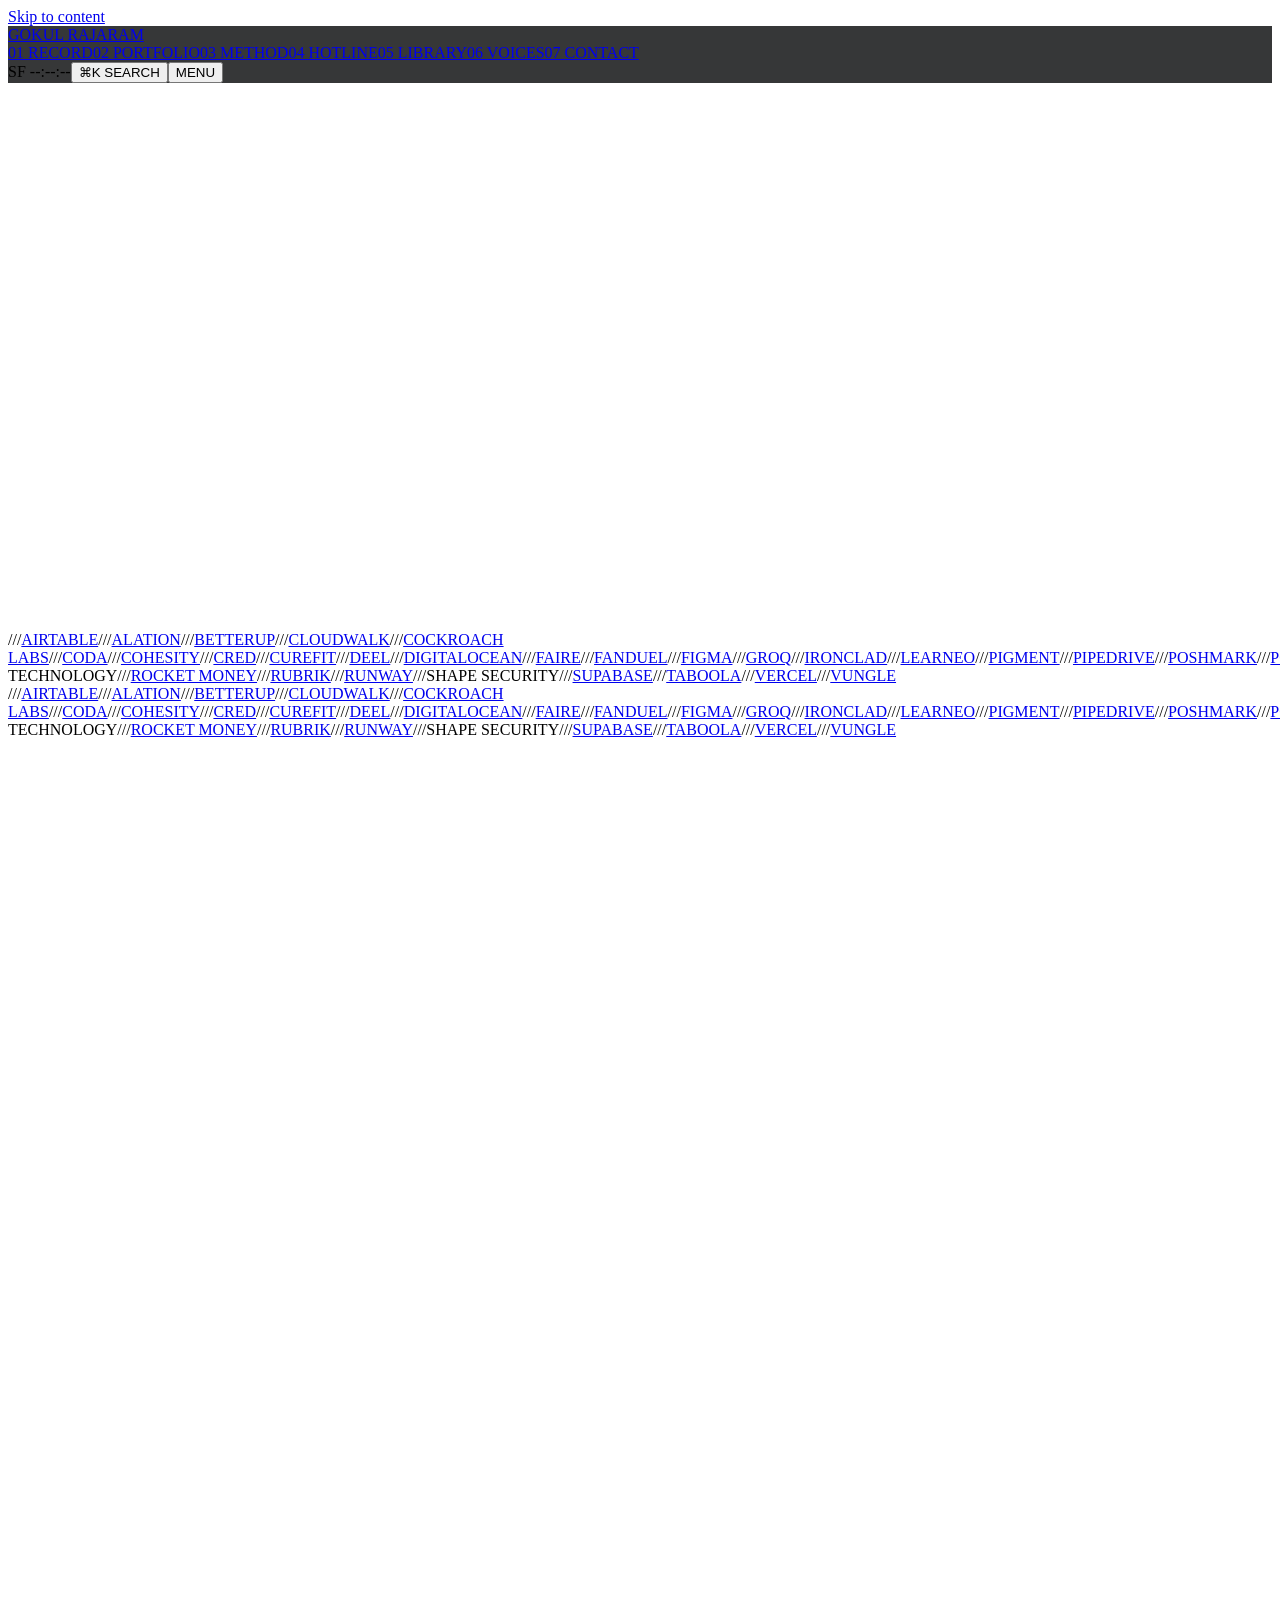
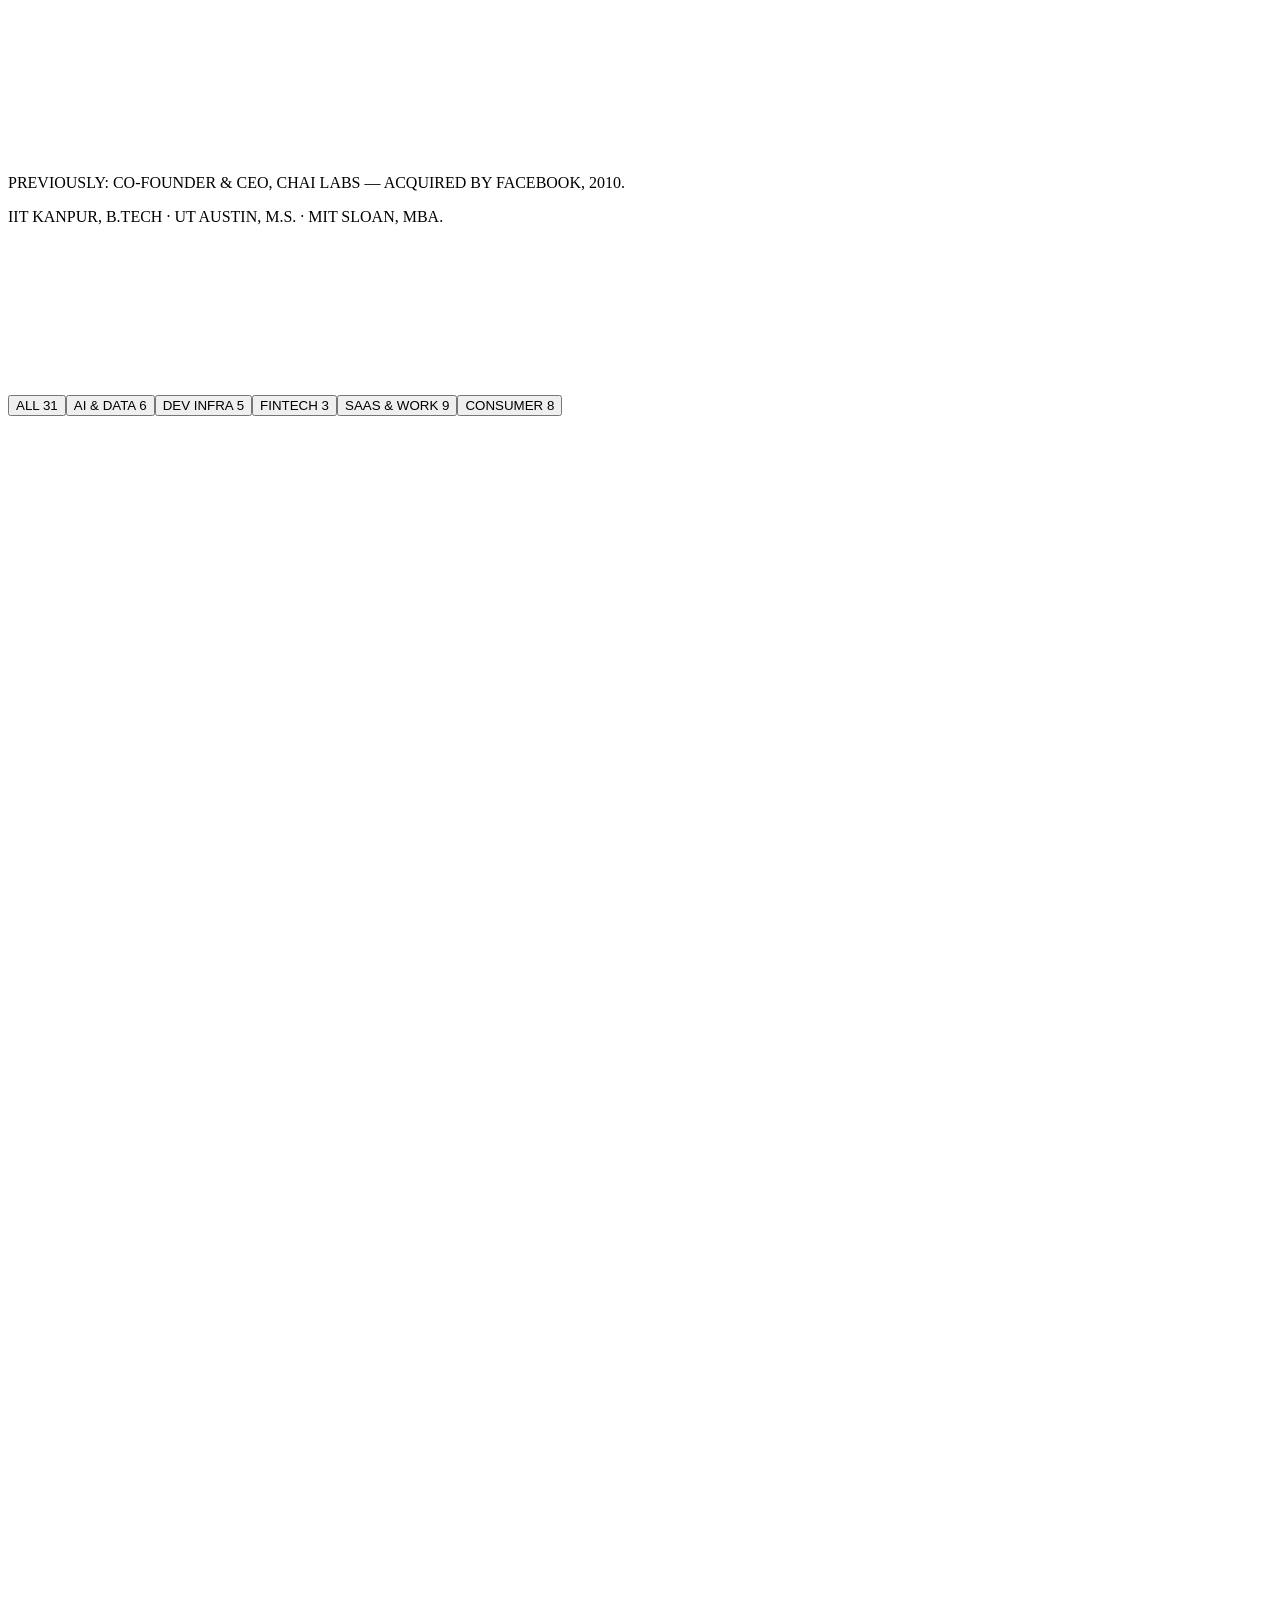
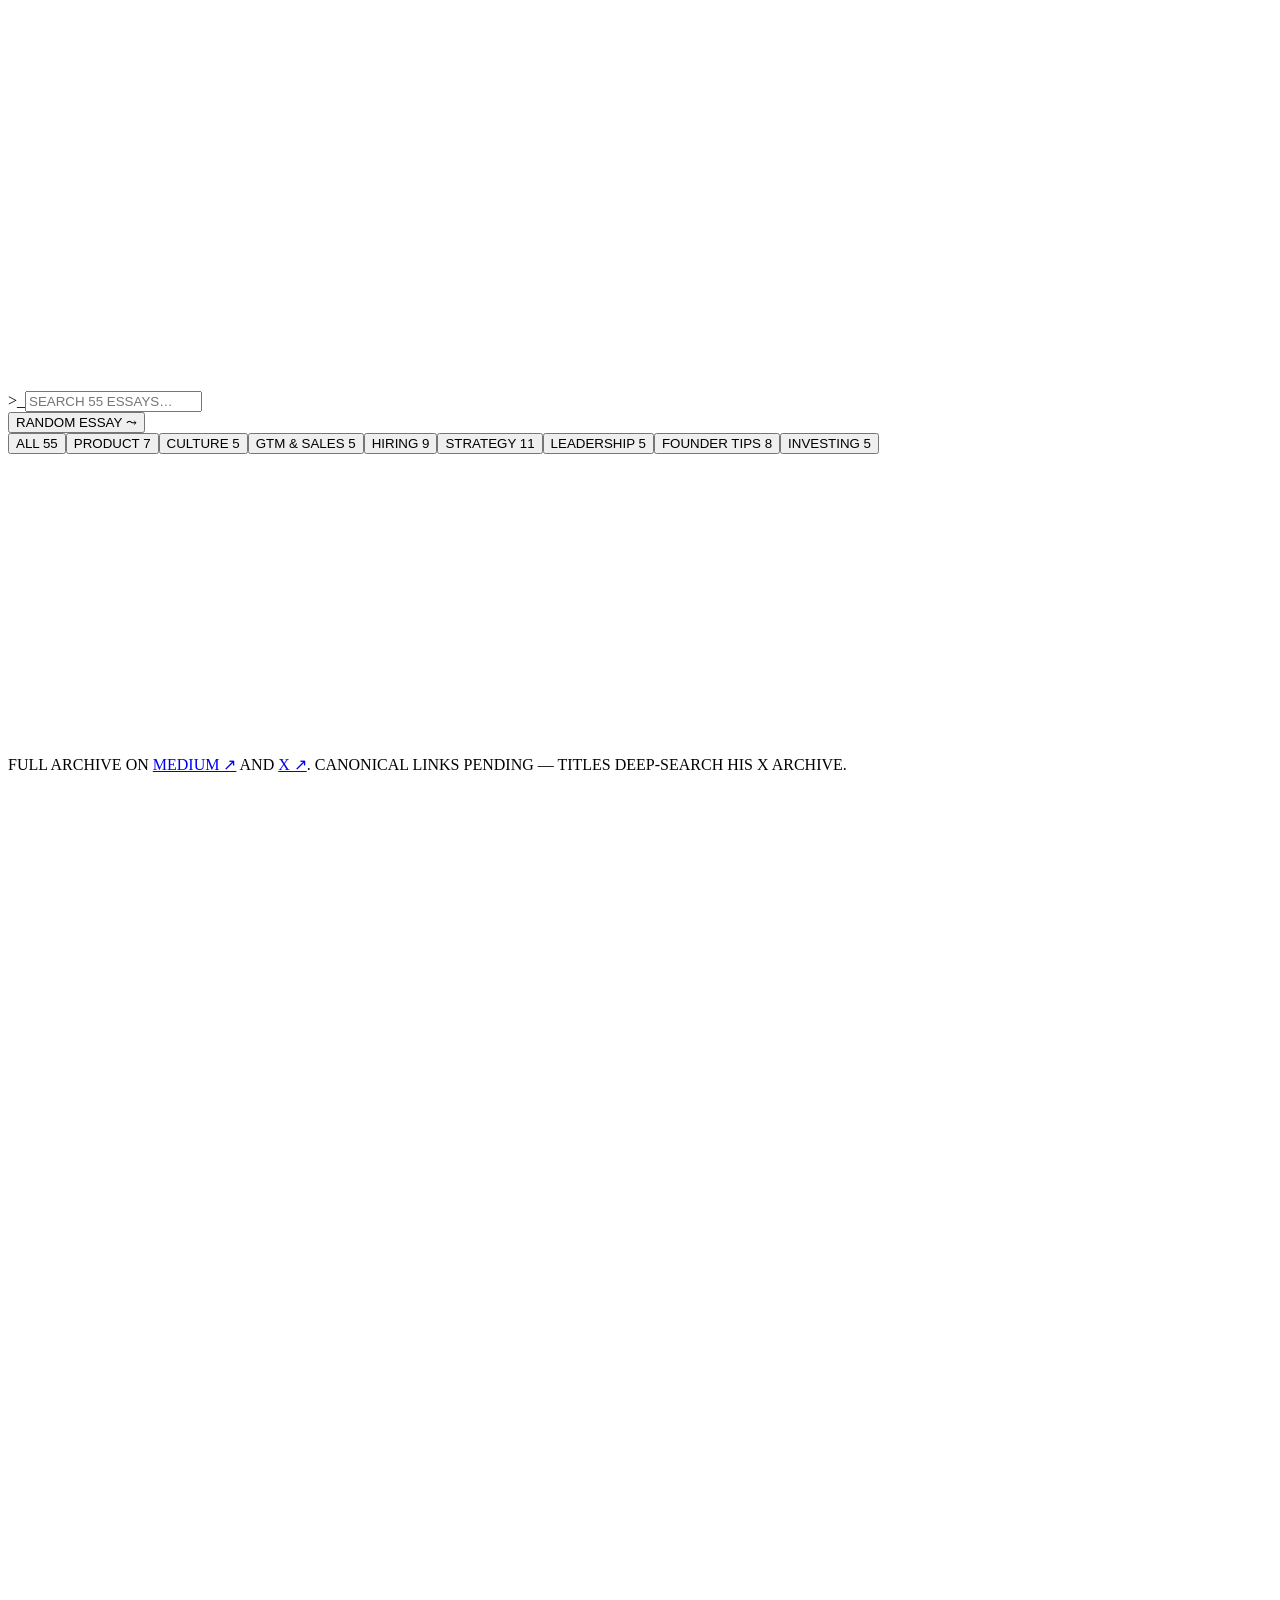
==== commit c74deb11: "Fix zeroed count-up stat in static HTML The stat count-up initialized display state to 0, so raw/sta" ====
--- a/index.html
+++ b/index.html
@@ -1 +1 @@
-<!DOCTYPE html><html lang="en" class="__variable_48cfcd __variable_7e319f __variable_f367f3 __variable_46fe82"><head><meta name="robots" content="noindex,nofollow,noarchive"/><meta charSet="utf-8"/><meta name="viewport" content="width=device-width, initial-scale=1"/><link rel="preload" href="/gokul-rajaram/_next/static/media/36966cca54120369-s.p.woff2" as="font" crossorigin="" type="font/woff2"/><link rel="preload" href="/gokul-rajaram/_next/static/media/84adbee2f2a7cb50.p.woff2" as="font" crossorigin="" type="font/woff2"/><link rel="preload" href="/gokul-rajaram/_next/static/media/8edf6d3506a17285.p.woff2" as="font" crossorigin="" type="font/woff2"/><link rel="preload" href="/gokul-rajaram/_next/static/media/98e207f02528a563-s.p.woff2" as="font" crossorigin="" type="font/woff2"/><link rel="preload" href="/gokul-rajaram/_next/static/media/d3ebbfd689654d3a-s.p.woff2" as="font" crossorigin="" type="font/woff2"/><link rel="preload" href="/gokul-rajaram/_next/static/media/e4af272ccee01ff0-s.p.woff2" as="font" crossorigin="" type="font/woff2"/><link rel="stylesheet" href="/gokul-rajaram/_next/static/css/f2737285ce898172.css" data-precedence="next"/><link rel="preload" as="script" fetchPriority="low" href="/gokul-rajaram/_next/static/chunks/webpack-6b2f098d55ba02b2.js"/><script src="/gokul-rajaram/_next/static/chunks/fd9d1056-b11b2651f33aae7f.js" async=""></script><script src="/gokul-rajaram/_next/static/chunks/117-e173c366e2bfd494.js" async=""></script><script src="/gokul-rajaram/_next/static/chunks/main-app-565ee4bf7d602973.js" async=""></script><script src="/gokul-rajaram/_next/static/chunks/202-3cdf4e19feda4337.js" async=""></script><script src="/gokul-rajaram/_next/static/chunks/app/page-4468204eb6a6736c.js" async=""></script><title>Gokul Rajaram — Early-stage investor &amp; product operator</title><meta name="description" content="I invest in early-stage technology startups and partner with founders to help them build enduring companies."/><meta property="og:title" content="Gokul Rajaram — Early-stage investor &amp; product operator"/><meta property="og:description" content="I invest in early-stage technology startups and partner with founders to help them build enduring companies."/><meta property="og:url" content="https://gokul-rajaram.pages.dev/"/><meta property="og:site_name" content="Gokul Rajaram"/><meta property="og:image:alt" content="Gokul Rajaram — Early-stage investor &amp; product operator"/><meta property="og:image:type" content="image/png"/><meta property="og:image" content="https://gokul-rajaram.pages.dev/opengraph-image?5ac50b0045434ea3"/><meta property="og:image:width" content="1200"/><meta property="og:image:height" content="630"/><meta property="og:type" content="website"/><meta name="twitter:card" content="summary_large_image"/><meta name="twitter:creator" content="@gokulr"/><meta name="twitter:title" content="Gokul Rajaram — Early-stage investor &amp; product operator"/><meta name="twitter:description" content="I invest in early-stage technology startups and partner with founders to help them build enduring companies."/><meta name="twitter:image:alt" content="Gokul Rajaram — Early-stage investor &amp; product operator"/><meta name="twitter:image:type" content="image/png"/><meta name="twitter:image" content="https://gokul-rajaram.pages.dev/opengraph-image?5ac50b0045434ea3"/><meta name="twitter:image:width" content="1200"/><meta name="twitter:image:height" content="630"/><link rel="icon" href="/gokul-rajaram/icon.svg?a13ae83d0e055ba5" type="image/svg+xml" sizes="any"/><meta name="next-size-adjust"/><script src="/gokul-rajaram/_next/static/chunks/polyfills-42372ed130431b0a.js" noModule=""></script></head><body><div data-varv-disclaimer="1" style="position:sticky;top:0;z-index:2147483647;background:#111;color:#fff;font:500 13px/1.45 system-ui,-apple-system,Segoe UI,Roboto,sans-serif;padding:8px 14px;text-align:center;border-bottom:1px solid #333;box-sizing:border-box;">Unsolicited concept redesign by varv — not affiliated with, endorsed by, or authorized by Gokul Rajaram. See the official site → <a href="https://gokulrajaram.com" style="color:#8ab4ff;text-decoration:underline;">https://gokulrajaram.com</a></div><noscript><style>[style*=&quot;opacity:0&quot;],[style*=&quot;opacity: 0&quot;]{opacity:1!important;transform:none!important}</style></noscript><a href="#main" class="skip mono-label text-fg">Skip to content</a><div aria-hidden="true" class="fixed inset-x-0 top-0 z-[70] h-[2px] bg-accent" style="transform-origin:0% 50%;transform:scaleX(0)"></div><header class="sticky top-0 z-50 border-b transition-colors duration-200 border-transparent" style="background-color:rgba(10, 11, 13, 0.82);backdrop-filter:blur(12px);-webkit-backdrop-filter:blur(12px)"><div class="wrap flex h-16 items-center justify-between gap-4"><a href="#top" class="flex items-center gap-3"><span class="block h-2.5 w-2.5 bg-accent" aria-hidden="true"></span><span class="font-display text-sm font-bold uppercase tracking-[0.06em] text-fg">GOKUL RAJARAM</span></a><nav class="hidden items-center gap-6 xl:flex" aria-label="Sections"><a href="#track-record" data-active="false" class="link-nav mono-label"><span class="text-dim">01</span> <!-- -->RECORD</a><a href="#portfolio" data-active="false" class="link-nav mono-label"><span class="text-dim">02</span> <!-- -->PORTFOLIO</a><a href="#how-i-work" data-active="false" class="link-nav mono-label"><span class="text-dim">03</span> <!-- -->METHOD</a><a href="#problems" data-active="false" class="link-nav mono-label"><span class="text-dim">04</span> <!-- -->HOTLINE</a><a href="#writing" data-active="false" class="link-nav mono-label"><span class="text-dim">05</span> <!-- -->LIBRARY</a><a href="#feedback" data-active="false" class="link-nav mono-label"><span class="text-dim">06</span> <!-- -->VOICES</a><a href="#connect" data-active="false" class="link-nav mono-label"><span class="text-dim">07</span> <!-- -->CONTACT</a></nav><div class="flex items-center gap-4"><span class="mono-data hidden text-dim md:block">SF <!-- -->--:--:--</span><button class="chip flex items-center gap-2" aria-label="Open command palette"><span class="text-accent">⌘K</span> SEARCH</button><button class="chip xl:hidden" aria-label="Open menu" aria-expanded="false">MENU</button></div></div></header><main id="main"><section id="top" class="relative overflow-hidden border-b border-line"><div class="grid-bg pointer-events-none absolute inset-0" aria-hidden="true"></div><div class="wrap relative pb-16 pt-20 lg:pb-20 lg:pt-28"><div class="flex flex-wrap items-center gap-x-6 gap-y-2" style="opacity:0"><span class="flex items-center gap-2"><span class="pulse-dot block h-2 w-2 bg-green" aria-hidden="true"></span><span class="mono-label text-muted">SAN FRANCISCO</span></span><span class="mono-data text-dim">SF <!-- -->--:--:--</span><span class="mono-label hidden text-dim sm:block">EARLY-STAGE INVESTOR &amp; PRODUCT OPERATOR</span></div><h1 class="d-mega mt-10 text-fg"><span class="block" style="opacity:0;transform:translateY(24px)"><span aria-label="GOKUL">GOKUL</span></span><span class="block text-accent" style="opacity:0;transform:translateY(24px)"><span aria-label="RAJARAM">RAJARAM</span></span></h1><p class="serif-line measure mt-10 text-muted" style="opacity:0;transform:translateY(16px)">I invest in early-stage founders and help them build <span class="text-fg">enduring companies.</span></p><div class="mt-12 flex flex-wrap items-center gap-4" style="opacity:0;transform:translateY(12px)"><a href="#writing" class="btn-solid">EXPLORE THE LIBRARY<!-- --> <span aria-hidden="true">↓</span></a><button class="btn-ghost"><span class="text-accent">⌘K</span> COMMAND</button><a href="https://www.delphi.ai/gokul" target="_blank" rel="noopener noreferrer" class="btn-ghost">ASK MY AI CLONE<!-- --> <span aria-hidden="true">↗</span></a></div><div class="mt-16 grid grid-cols-2 border-l border-t border-line lg:grid-cols-4" style="opacity:0;transform:translateY(16px)"><div class="border-b border-r border-line px-5 py-6 lg:border-b-0"><span class="d-stat text-accent">$<!-- -->0<!-- -->B+</span><p class="mono-label mt-3 text-fg">ADSENSE REVENUE BUILT</p><p class="mono-data mt-1 text-dim">Google, from zero · 2003–2007</p></div><div class="border-b border-r border-line px-5 py-6 lg:border-b-0"><span class="d-stat text-accent">$<!-- -->0.0<!-- -->B</span><p class="mono-label mt-3 text-fg">META ADS SCALED TO</p><p class="mono-data mt-1 text-dim">from $750M · 2010–2013</p></div><div class="border-b border-r border-line px-5 py-6 lg:border-b-0"><span class="d-stat text-accent">0<!-- -->+</span><p class="mono-label mt-3 text-fg">ANGEL INVESTMENTS</p><p class="mono-data mt-1 text-dim">Figma, Deel, Groq, Vercel…</p></div><div class="border-b border-r border-line px-5 py-6 lg:border-b-0"><span class="d-stat text-accent">0</span><p class="mono-label mt-3 text-fg">GENERATIONAL COMPANIES</p><p class="mono-data mt-1 text-dim">as operator &amp; board member</p></div></div></div><div class="marquee relative border-t border-line bg-surface py-3" aria-label="Selected portfolio companies"><div class="marquee-track"><div class="flex shrink-0 items-center" aria-hidden="false"><span class="flex items-center"><span class="mx-4 text-accent" aria-hidden="true">///</span><a href="https://airtable.com" target="_blank" rel="noopener noreferrer" tabindex="0" class="link-nav mono-label">AIRTABLE</a></span><span class="flex items-center"><span class="mx-4 text-accent" aria-hidden="true">///</span><a href="https://alation.com" target="_blank" rel="noopener noreferrer" tabindex="0" class="link-nav mono-label">ALATION</a></span><span class="flex items-center"><span class="mx-4 text-accent" aria-hidden="true">///</span><a href="https://betterup.com" target="_blank" rel="noopener noreferrer" tabindex="0" class="link-nav mono-label">BETTERUP</a></span><span class="flex items-center"><span class="mx-4 text-accent" aria-hidden="true">///</span><a href="https://cloudwalk.io" target="_blank" rel="noopener noreferrer" tabindex="0" class="link-nav mono-label">CLOUDWALK</a></span><span class="flex items-center"><span class="mx-4 text-accent" aria-hidden="true">///</span><a href="https://cockroachlabs.com" target="_blank" rel="noopener noreferrer" tabindex="0" class="link-nav mono-label">COCKROACH LABS</a></span><span class="flex items-center"><span class="mx-4 text-accent" aria-hidden="true">///</span><a href="https://coda.io" target="_blank" rel="noopener noreferrer" tabindex="0" class="link-nav mono-label">CODA</a></span><span class="flex items-center"><span class="mx-4 text-accent" aria-hidden="true">///</span><a href="https://cohesity.com" target="_blank" rel="noopener noreferrer" tabindex="0" class="link-nav mono-label">COHESITY</a></span><span class="flex items-center"><span class="mx-4 text-accent" aria-hidden="true">///</span><a href="https://cred.club" target="_blank" rel="noopener noreferrer" tabindex="0" class="link-nav mono-label">CRED</a></span><span class="flex items-center"><span class="mx-4 text-accent" aria-hidden="true">///</span><a href="https://cure.fit" target="_blank" rel="noopener noreferrer" tabindex="0" class="link-nav mono-label">CUREFIT</a></span><span class="flex items-center"><span class="mx-4 text-accent" aria-hidden="true">///</span><a href="https://deel.com" target="_blank" rel="noopener noreferrer" tabindex="0" class="link-nav mono-label">DEEL</a></span><span class="flex items-center"><span class="mx-4 text-accent" aria-hidden="true">///</span><a href="https://digitalocean.com" target="_blank" rel="noopener noreferrer" tabindex="0" class="link-nav mono-label">DIGITALOCEAN</a></span><span class="flex items-center"><span class="mx-4 text-accent" aria-hidden="true">///</span><a href="https://faire.com" target="_blank" rel="noopener noreferrer" tabindex="0" class="link-nav mono-label">FAIRE</a></span><span class="flex items-center"><span class="mx-4 text-accent" aria-hidden="true">///</span><a href="https://fanduel.com" target="_blank" rel="noopener noreferrer" tabindex="0" class="link-nav mono-label">FANDUEL</a></span><span class="flex items-center"><span class="mx-4 text-accent" aria-hidden="true">///</span><a href="https://figma.com" target="_blank" rel="noopener noreferrer" tabindex="0" class="link-nav mono-label">FIGMA</a></span><span class="flex items-center"><span class="mx-4 text-accent" aria-hidden="true">///</span><a href="https://groq.com" target="_blank" rel="noopener noreferrer" tabindex="0" class="link-nav mono-label">GROQ</a></span><span class="flex items-center"><span class="mx-4 text-accent" aria-hidden="true">///</span><a href="https://ironcladapp.com" target="_blank" rel="noopener noreferrer" tabindex="0" class="link-nav mono-label">IRONCLAD</a></span><span class="flex items-center"><span class="mx-4 text-accent" aria-hidden="true">///</span><a href="https://learneo.com" target="_blank" rel="noopener noreferrer" tabindex="0" class="link-nav mono-label">LEARNEO</a></span><span class="flex items-center"><span class="mx-4 text-accent" aria-hidden="true">///</span><a href="https://pigment.com" target="_blank" rel="noopener noreferrer" tabindex="0" class="link-nav mono-label">PIGMENT</a></span><span class="flex items-center"><span class="mx-4 text-accent" aria-hidden="true">///</span><a href="https://pipedrive.com" target="_blank" rel="noopener noreferrer" tabindex="0" class="link-nav mono-label">PIPEDRIVE</a></span><span class="flex items-center"><span class="mx-4 text-accent" aria-hidden="true">///</span><a href="https://poshmark.com" target="_blank" rel="noopener noreferrer" tabindex="0" class="link-nav mono-label">POSHMARK</a></span><span class="flex items-center"><span class="mx-4 text-accent" aria-hidden="true">///</span><a href="https://postman.com" target="_blank" rel="noopener noreferrer" tabindex="0" class="link-nav mono-label">POSTMAN</a></span><span class="flex items-center"><span class="mx-4 text-accent" aria-hidden="true">///</span><a href="https://printify.com" target="_blank" rel="noopener noreferrer" tabindex="0" class="link-nav mono-label">PRINTIFY</a></span><span class="flex items-center"><span class="mx-4 text-accent" aria-hidden="true">///</span><span class="mono-label text-muted">QUOTIENT TECHNOLOGY</span></span><span class="flex items-center"><span class="mx-4 text-accent" aria-hidden="true">///</span><a href="https://rocketmoney.com" target="_blank" rel="noopener noreferrer" tabindex="0" class="link-nav mono-label">ROCKET MONEY</a></span><span class="flex items-center"><span class="mx-4 text-accent" aria-hidden="true">///</span><a href="https://rubrik.com" target="_blank" rel="noopener noreferrer" tabindex="0" class="link-nav mono-label">RUBRIK</a></span><span class="flex items-center"><span class="mx-4 text-accent" aria-hidden="true">///</span><a href="https://runwayml.com" target="_blank" rel="noopener noreferrer" tabindex="0" class="link-nav mono-label">RUNWAY</a></span><span class="flex items-center"><span class="mx-4 text-accent" aria-hidden="true">///</span><span class="mono-label text-muted">SHAPE SECURITY</span></span><span class="flex items-center"><span class="mx-4 text-accent" aria-hidden="true">///</span><a href="https://supabase.com" target="_blank" rel="noopener noreferrer" tabindex="0" class="link-nav mono-label">SUPABASE</a></span><span class="flex items-center"><span class="mx-4 text-accent" aria-hidden="true">///</span><a href="https://taboola.com" target="_blank" rel="noopener noreferrer" tabindex="0" class="link-nav mono-label">TABOOLA</a></span><span class="flex items-center"><span class="mx-4 text-accent" aria-hidden="true">///</span><a href="https://vercel.com" target="_blank" rel="noopener noreferrer" tabindex="0" class="link-nav mono-label">VERCEL</a></span><span class="flex items-center"><span class="mx-4 text-accent" aria-hidden="true">///</span><a href="https://vungle.com" target="_blank" rel="noopener noreferrer" tabindex="0" class="link-nav mono-label">VUNGLE</a></span></div><div class="flex shrink-0 items-center" aria-hidden="true"><span class="flex items-center"><span class="mx-4 text-accent" aria-hidden="true">///</span><a href="https://airtable.com" target="_blank" rel="noopener noreferrer" tabindex="-1" class="link-nav mono-label">AIRTABLE</a></span><span class="flex items-center"><span class="mx-4 text-accent" aria-hidden="true">///</span><a href="https://alation.com" target="_blank" rel="noopener noreferrer" tabindex="-1" class="link-nav mono-label">ALATION</a></span><span class="flex items-center"><span class="mx-4 text-accent" aria-hidden="true">///</span><a href="https://betterup.com" target="_blank" rel="noopener noreferrer" tabindex="-1" class="link-nav mono-label">BETTERUP</a></span><span class="flex items-center"><span class="mx-4 text-accent" aria-hidden="true">///</span><a href="https://cloudwalk.io" target="_blank" rel="noopener noreferrer" tabindex="-1" class="link-nav mono-label">CLOUDWALK</a></span><span class="flex items-center"><span class="mx-4 text-accent" aria-hidden="true">///</span><a href="https://cockroachlabs.com" target="_blank" rel="noopener noreferrer" tabindex="-1" class="link-nav mono-label">COCKROACH LABS</a></span><span class="flex items-center"><span class="mx-4 text-accent" aria-hidden="true">///</span><a href="https://coda.io" target="_blank" rel="noopener noreferrer" tabindex="-1" class="link-nav mono-label">CODA</a></span><span class="flex items-center"><span class="mx-4 text-accent" aria-hidden="true">///</span><a href="https://cohesity.com" target="_blank" rel="noopener noreferrer" tabindex="-1" class="link-nav mono-label">COHESITY</a></span><span class="flex items-center"><span class="mx-4 text-accent" aria-hidden="true">///</span><a href="https://cred.club" target="_blank" rel="noopener noreferrer" tabindex="-1" class="link-nav mono-label">CRED</a></span><span class="flex items-center"><span class="mx-4 text-accent" aria-hidden="true">///</span><a href="https://cure.fit" target="_blank" rel="noopener noreferrer" tabindex="-1" class="link-nav mono-label">CUREFIT</a></span><span class="flex items-center"><span class="mx-4 text-accent" aria-hidden="true">///</span><a href="https://deel.com" target="_blank" rel="noopener noreferrer" tabindex="-1" class="link-nav mono-label">DEEL</a></span><span class="flex items-center"><span class="mx-4 text-accent" aria-hidden="true">///</span><a href="https://digitalocean.com" target="_blank" rel="noopener noreferrer" tabindex="-1" class="link-nav mono-label">DIGITALOCEAN</a></span><span class="flex items-center"><span class="mx-4 text-accent" aria-hidden="true">///</span><a href="https://faire.com" target="_blank" rel="noopener noreferrer" tabindex="-1" class="link-nav mono-label">FAIRE</a></span><span class="flex items-center"><span class="mx-4 text-accent" aria-hidden="true">///</span><a href="https://fanduel.com" target="_blank" rel="noopener noreferrer" tabindex="-1" class="link-nav mono-label">FANDUEL</a></span><span class="flex items-center"><span class="mx-4 text-accent" aria-hidden="true">///</span><a href="https://figma.com" target="_blank" rel="noopener noreferrer" tabindex="-1" class="link-nav mono-label">FIGMA</a></span><span class="flex items-center"><span class="mx-4 text-accent" aria-hidden="true">///</span><a href="https://groq.com" target="_blank" rel="noopener noreferrer" tabindex="-1" class="link-nav mono-label">GROQ</a></span><span class="flex items-center"><span class="mx-4 text-accent" aria-hidden="true">///</span><a href="https://ironcladapp.com" target="_blank" rel="noopener noreferrer" tabindex="-1" class="link-nav mono-label">IRONCLAD</a></span><span class="flex items-center"><span class="mx-4 text-accent" aria-hidden="true">///</span><a href="https://learneo.com" target="_blank" rel="noopener noreferrer" tabindex="-1" class="link-nav mono-label">LEARNEO</a></span><span class="flex items-center"><span class="mx-4 text-accent" aria-hidden="true">///</span><a href="https://pigment.com" target="_blank" rel="noopener noreferrer" tabindex="-1" class="link-nav mono-label">PIGMENT</a></span><span class="flex items-center"><span class="mx-4 text-accent" aria-hidden="true">///</span><a href="https://pipedrive.com" target="_blank" rel="noopener noreferrer" tabindex="-1" class="link-nav mono-label">PIPEDRIVE</a></span><span class="flex items-center"><span class="mx-4 text-accent" aria-hidden="true">///</span><a href="https://poshmark.com" target="_blank" rel="noopener noreferrer" tabindex="-1" class="link-nav mono-label">POSHMARK</a></span><span class="flex items-center"><span class="mx-4 text-accent" aria-hidden="true">///</span><a href="https://postman.com" target="_blank" rel="noopener noreferrer" tabindex="-1" class="link-nav mono-label">POSTMAN</a></span><span class="flex items-center"><span class="mx-4 text-accent" aria-hidden="true">///</span><a href="https://printify.com" target="_blank" rel="noopener noreferrer" tabindex="-1" class="link-nav mono-label">PRINTIFY</a></span><span class="flex items-center"><span class="mx-4 text-accent" aria-hidden="true">///</span><span class="mono-label text-muted">QUOTIENT TECHNOLOGY</span></span><span class="flex items-center"><span class="mx-4 text-accent" aria-hidden="true">///</span><a href="https://rocketmoney.com" target="_blank" rel="noopener noreferrer" tabindex="-1" class="link-nav mono-label">ROCKET MONEY</a></span><span class="flex items-center"><span class="mx-4 text-accent" aria-hidden="true">///</span><a href="https://rubrik.com" target="_blank" rel="noopener noreferrer" tabindex="-1" class="link-nav mono-label">RUBRIK</a></span><span class="flex items-center"><span class="mx-4 text-accent" aria-hidden="true">///</span><a href="https://runwayml.com" target="_blank" rel="noopener noreferrer" tabindex="-1" class="link-nav mono-label">RUNWAY</a></span><span class="flex items-center"><span class="mx-4 text-accent" aria-hidden="true">///</span><span class="mono-label text-muted">SHAPE SECURITY</span></span><span class="flex items-center"><span class="mx-4 text-accent" aria-hidden="true">///</span><a href="https://supabase.com" target="_blank" rel="noopener noreferrer" tabindex="-1" class="link-nav mono-label">SUPABASE</a></span><span class="flex items-center"><span class="mx-4 text-accent" aria-hidden="true">///</span><a href="https://taboola.com" target="_blank" rel="noopener noreferrer" tabindex="-1" class="link-nav mono-label">TABOOLA</a></span><span class="flex items-center"><span class="mx-4 text-accent" aria-hidden="true">///</span><a href="https://vercel.com" target="_blank" rel="noopener noreferrer" tabindex="-1" class="link-nav mono-label">VERCEL</a></span><span class="flex items-center"><span class="mx-4 text-accent" aria-hidden="true">///</span><a href="https://vungle.com" target="_blank" rel="noopener noreferrer" tabindex="-1" class="link-nav mono-label">VUNGLE</a></span></div></div></div></section><section id="track-record" class="wrap section"><header class="mb-14 lg:mb-16" style="opacity:0;transform:translateY(20px)"><div class="border-t border-line-strong"></div><p class="mono-label mt-5"><span class="text-accent">[<!-- -->01<!-- -->]</span> <span class="text-muted">TRACK RECORD</span></p><div class="mt-8 flex flex-wrap items-end justify-between gap-6"><h2 class="d-h2 text-fg">SEVEN GENERATIONAL COMPANIES</h2></div><p class="t-body measure mt-6 text-muted">I invest in early-stage technology startups and partner with founders to help them build enduring companies. As a product leader, operator and board member, I’ve helped build seven generational technology companies (Alphabet, Block, Coinbase, DoorDash, Meta, Pinterest, and The Trade Desk).</p></header><div class="border-t border-line"><div class="group grid grid-cols-[auto_1fr] items-baseline gap-x-5 border-b border-line py-6 transition-colors duration-150 hover:bg-surface md:grid-cols-12 md:gap-x-8 md:px-3" style="opacity:0;transform:translateY(12px)"><span class="mono-data text-dim transition-colors duration-150 group-hover:text-accent md:col-span-1">01</span><h3 class="d-h3 text-fg transition-colors duration-150 group-hover:text-accent md:col-span-4">GOOGLE — ALPHABET</h3><div class="col-start-2 mt-2 md:col-span-4 md:col-start-6 md:mt-0"><div class="t-body-sm font-medium text-fg">Product Management Director, AdSense · 2003–2007</div><div class="t-body-sm mt-1 text-muted">Grew AdSense from zero to over $1B in revenue.</div></div><div class="col-start-2 mt-3 flex items-baseline gap-4 md:col-span-3 md:col-start-10 md:mt-0 md:justify-end"><span class="mono-data text-accent">$0 → $1B+</span><span class="mono-label border px-2 py-1 border-[rgba(255,92,31,0.4)] text-accent">OPERATOR</span></div></div><div class="group grid grid-cols-[auto_1fr] items-baseline gap-x-5 border-b border-line py-6 transition-colors duration-150 hover:bg-surface md:grid-cols-12 md:gap-x-8 md:px-3" style="opacity:0;transform:translateY(12px)"><span class="mono-data text-dim transition-colors duration-150 group-hover:text-accent md:col-span-1">02</span><h3 class="d-h3 text-fg transition-colors duration-150 group-hover:text-accent md:col-span-4">FACEBOOK — META</h3><div class="col-start-2 mt-2 md:col-span-4 md:col-start-6 md:mt-0"><div class="t-body-sm font-medium text-fg">Product Director, Ads · 2010–2013</div><div class="t-body-sm mt-1 text-muted">Grew ads revenue from $750M to $6.5B, after Facebook acquired his startup Chai Labs.</div></div><div class="col-start-2 mt-3 flex items-baseline gap-4 md:col-span-3 md:col-start-10 md:mt-0 md:justify-end"><span class="mono-data text-accent">$750M → $6.5B</span><span class="mono-label border px-2 py-1 border-[rgba(255,92,31,0.4)] text-accent">OPERATOR</span></div></div><div class="group grid grid-cols-[auto_1fr] items-baseline gap-x-5 border-b border-line py-6 transition-colors duration-150 hover:bg-surface md:grid-cols-12 md:gap-x-8 md:px-3" style="opacity:0;transform:translateY(12px)"><span class="mono-data text-dim transition-colors duration-150 group-hover:text-accent md:col-span-1">03</span><h3 class="d-h3 text-fg transition-colors duration-150 group-hover:text-accent md:col-span-4">SQUARE — BLOCK</h3><div class="col-start-2 mt-2 md:col-span-4 md:col-start-6 md:mt-0"><div class="t-body-sm font-medium text-fg">Product Lead</div><div class="t-body-sm mt-1 text-muted">Led product.</div></div><div class="col-start-2 mt-3 flex items-baseline gap-4 md:col-span-3 md:col-start-10 md:mt-0 md:justify-end"><span class="mono-label border px-2 py-1 border-[rgba(255,92,31,0.4)] text-accent">OPERATOR</span></div></div><div class="group grid grid-cols-[auto_1fr] items-baseline gap-x-5 border-b border-line py-6 transition-colors duration-150 hover:bg-surface md:grid-cols-12 md:gap-x-8 md:px-3" style="opacity:0;transform:translateY(12px)"><span class="mono-data text-dim transition-colors duration-150 group-hover:text-accent md:col-span-1">04</span><h3 class="d-h3 text-fg transition-colors duration-150 group-hover:text-accent md:col-span-4">DOORDASH</h3><div class="col-start-2 mt-2 md:col-span-4 md:col-start-6 md:mt-0"><div class="t-body-sm font-medium text-fg">Executive Team</div><div class="t-body-sm mt-1 text-muted">Led Caviar.</div></div><div class="col-start-2 mt-3 flex items-baseline gap-4 md:col-span-3 md:col-start-10 md:mt-0 md:justify-end"><span class="mono-label border px-2 py-1 border-[rgba(255,92,31,0.4)] text-accent">OPERATOR</span></div></div><div class="group grid grid-cols-[auto_1fr] items-baseline gap-x-5 border-b border-line py-6 transition-colors duration-150 hover:bg-surface md:grid-cols-12 md:gap-x-8 md:px-3" style="opacity:0;transform:translateY(12px)"><span class="mono-data text-dim transition-colors duration-150 group-hover:text-accent md:col-span-1">05</span><h3 class="d-h3 text-fg transition-colors duration-150 group-hover:text-accent md:col-span-4">COINBASE</h3><div class="col-start-2 mt-2 md:col-span-4 md:col-start-6 md:mt-0"><div class="t-body-sm font-medium text-fg">Board of Directors</div></div><div class="col-start-2 mt-3 flex items-baseline gap-4 md:col-span-3 md:col-start-10 md:mt-0 md:justify-end"><span class="mono-label border px-2 py-1 border-line-strong text-muted">BOARD</span></div></div><div class="group grid grid-cols-[auto_1fr] items-baseline gap-x-5 border-b border-line py-6 transition-colors duration-150 hover:bg-surface md:grid-cols-12 md:gap-x-8 md:px-3" style="opacity:0;transform:translateY(12px)"><span class="mono-data text-dim transition-colors duration-150 group-hover:text-accent md:col-span-1">06</span><h3 class="d-h3 text-fg transition-colors duration-150 group-hover:text-accent md:col-span-4">PINTEREST</h3><div class="col-start-2 mt-2 md:col-span-4 md:col-start-6 md:mt-0"><div class="t-body-sm font-medium text-fg">Board of Directors</div></div><div class="col-start-2 mt-3 flex items-baseline gap-4 md:col-span-3 md:col-start-10 md:mt-0 md:justify-end"><span class="mono-label border px-2 py-1 border-line-strong text-muted">BOARD</span></div></div><div class="group grid grid-cols-[auto_1fr] items-baseline gap-x-5 border-b border-line py-6 transition-colors duration-150 hover:bg-surface md:grid-cols-12 md:gap-x-8 md:px-3" style="opacity:0;transform:translateY(12px)"><span class="mono-data text-dim transition-colors duration-150 group-hover:text-accent md:col-span-1">07</span><h3 class="d-h3 text-fg transition-colors duration-150 group-hover:text-accent md:col-span-4">THE TRADE DESK</h3><div class="col-start-2 mt-2 md:col-span-4 md:col-start-6 md:mt-0"><div class="t-body-sm font-medium text-fg">Board of Directors</div></div><div class="col-start-2 mt-3 flex items-baseline gap-4 md:col-span-3 md:col-start-10 md:mt-0 md:justify-end"><span class="mono-label border px-2 py-1 border-line-strong text-muted">BOARD</span></div></div></div><div class="mt-6 space-y-2"><p class="mono-data text-dim">PREVIOUSLY: CO-FOUNDER &amp; CEO, CHAI LABS — ACQUIRED BY FACEBOOK, 2010.</p><p class="mono-data text-dim">IIT KANPUR, B.TECH · UT AUSTIN, M.S. · MIT SLOAN, MBA.</p></div></section><section id="portfolio" class="wrap section"><header class="mb-14 lg:mb-16" style="opacity:0;transform:translateY(20px)"><div class="border-t border-line-strong"></div><p class="mono-label mt-5"><span class="text-accent">[<!-- -->02<!-- -->]</span> <span class="text-muted">PORTFOLIO</span></p><div class="mt-8 flex flex-wrap items-end justify-between gap-6"><h2 class="d-h2 text-fg">THE PORTFOLIO</h2><div class="flex items-center gap-4"><span class="mono-label text-dim">SHOWING <!-- -->31<!-- -->/<!-- -->31</span></div></div><p class="t-body measure mt-6 text-muted">Early investor in more than 300 technology companies, including:</p></header><div class="no-scrollbar -mx-5 mb-8 flex gap-2 overflow-x-auto px-5 md:mx-0 md:flex-wrap md:px-0"><button aria-pressed="true" class="chip">ALL<!-- --> <span class="opacity-60">31</span></button><button aria-pressed="false" class="chip">AI &amp; DATA<!-- --> <span class="opacity-60">6</span></button><button aria-pressed="false" class="chip">DEV INFRA<!-- --> <span class="opacity-60">5</span></button><button aria-pressed="false" class="chip">FINTECH<!-- --> <span class="opacity-60">3</span></button><button aria-pressed="false" class="chip">SAAS &amp; WORK<!-- --> <span class="opacity-60">9</span></button><button aria-pressed="false" class="chip">CONSUMER<!-- --> <span class="opacity-60">8</span></button></div><div class="grid grid-cols-2 border-l border-t border-line md:grid-cols-3 lg:grid-cols-4"><div class="relative border-b border-r border-line" style="opacity:0;transform:translateY(8px)"><a href="https://airtable.com" target="_blank" rel="noopener noreferrer" class="group block h-full min-h-[104px] px-5 py-4 transition-colors duration-150 hover:bg-raised"><span class="d-title block text-fg transition-colors duration-150 group-hover:text-accent">Airtable</span><span class="mono-data mt-1 block text-dim">No-code apps</span><span class="mono-label mt-3 block text-dim opacity-0 transition-opacity duration-150 group-hover:opacity-100">SAAS &amp; WORK</span><span class="absolute right-4 top-4 -translate-x-0.5 translate-y-0.5 text-accent opacity-0 transition-all duration-150 group-hover:translate-x-0 group-hover:translate-y-0 group-hover:opacity-100" aria-hidden="true">↗</span></a></div><div class="relative border-b border-r border-line" style="opacity:0;transform:translateY(8px)"><a href="https://alation.com" target="_blank" rel="noopener noreferrer" class="group block h-full min-h-[104px] px-5 py-4 transition-colors duration-150 hover:bg-raised"><span class="d-title block text-fg transition-colors duration-150 group-hover:text-accent">Alation</span><span class="mono-data mt-1 block text-dim">Data intelligence</span><span class="mono-label mt-3 block text-dim opacity-0 transition-opacity duration-150 group-hover:opacity-100">AI &amp; DATA</span><span class="absolute right-4 top-4 -translate-x-0.5 translate-y-0.5 text-accent opacity-0 transition-all duration-150 group-hover:translate-x-0 group-hover:translate-y-0 group-hover:opacity-100" aria-hidden="true">↗</span></a></div><div class="relative border-b border-r border-line" style="opacity:0;transform:translateY(8px)"><a href="https://betterup.com" target="_blank" rel="noopener noreferrer" class="group block h-full min-h-[104px] px-5 py-4 transition-colors duration-150 hover:bg-raised"><span class="d-title block text-fg transition-colors duration-150 group-hover:text-accent">BetterUp</span><span class="mono-data mt-1 block text-dim">Coaching</span><span class="mono-label mt-3 block text-dim opacity-0 transition-opacity duration-150 group-hover:opacity-100">SAAS &amp; WORK</span><span class="absolute right-4 top-4 -translate-x-0.5 translate-y-0.5 text-accent opacity-0 transition-all duration-150 group-hover:translate-x-0 group-hover:translate-y-0 group-hover:opacity-100" aria-hidden="true">↗</span></a></div><div class="relative border-b border-r border-line" style="opacity:0;transform:translateY(8px)"><a href="https://cloudwalk.io" target="_blank" rel="noopener noreferrer" class="group block h-full min-h-[104px] px-5 py-4 transition-colors duration-150 hover:bg-raised"><span class="d-title block text-fg transition-colors duration-150 group-hover:text-accent">CloudWalk</span><span class="mono-data mt-1 block text-dim">Payments</span><span class="mono-label mt-3 block text-dim opacity-0 transition-opacity duration-150 group-hover:opacity-100">FINTECH</span><span class="absolute right-4 top-4 -translate-x-0.5 translate-y-0.5 text-accent opacity-0 transition-all duration-150 group-hover:translate-x-0 group-hover:translate-y-0 group-hover:opacity-100" aria-hidden="true">↗</span></a></div><div class="relative border-b border-r border-line" style="opacity:0;transform:translateY(8px)"><a href="https://cockroachlabs.com" target="_blank" rel="noopener noreferrer" class="group block h-full min-h-[104px] px-5 py-4 transition-colors duration-150 hover:bg-raised"><span class="d-title block text-fg transition-colors duration-150 group-hover:text-accent">Cockroach Labs</span><span class="mono-data mt-1 block text-dim">Databases</span><span class="mono-label mt-3 block text-dim opacity-0 transition-opacity duration-150 group-hover:opacity-100">DEV INFRA</span><span class="absolute right-4 top-4 -translate-x-0.5 translate-y-0.5 text-accent opacity-0 transition-all duration-150 group-hover:translate-x-0 group-hover:translate-y-0 group-hover:opacity-100" aria-hidden="true">↗</span></a></div><div class="relative border-b border-r border-line" style="opacity:0;transform:translateY(8px)"><a href="https://coda.io" target="_blank" rel="noopener noreferrer" class="group block h-full min-h-[104px] px-5 py-4 transition-colors duration-150 hover:bg-raised"><span class="d-title block text-fg transition-colors duration-150 group-hover:text-accent">Coda</span><span class="mono-data mt-1 block text-dim">Collaborative docs</span><span class="mono-label mt-3 block text-dim opacity-0 transition-opacity duration-150 group-hover:opacity-100">SAAS &amp; WORK</span><span class="absolute right-4 top-4 -translate-x-0.5 translate-y-0.5 text-accent opacity-0 transition-all duration-150 group-hover:translate-x-0 group-hover:translate-y-0 group-hover:opacity-100" aria-hidden="true">↗</span></a></div><div class="relative border-b border-r border-line" style="opacity:0;transform:translateY(8px)"><a href="https://cohesity.com" target="_blank" rel="noopener noreferrer" class="group block h-full min-h-[104px] px-5 py-4 transition-colors duration-150 hover:bg-raised"><span class="d-title block text-fg transition-colors duration-150 group-hover:text-accent">Cohesity</span><span class="mono-data mt-1 block text-dim">Data management</span><span class="mono-label mt-3 block text-dim opacity-0 transition-opacity duration-150 group-hover:opacity-100">AI &amp; DATA</span><span class="absolute right-4 top-4 -translate-x-0.5 translate-y-0.5 text-accent opacity-0 transition-all duration-150 group-hover:translate-x-0 group-hover:translate-y-0 group-hover:opacity-100" aria-hidden="true">↗</span></a></div><div class="relative border-b border-r border-line" style="opacity:0;transform:translateY(8px)"><a href="https://cred.club" target="_blank" rel="noopener noreferrer" class="group block h-full min-h-[104px] px-5 py-4 transition-colors duration-150 hover:bg-raised"><span class="d-title block text-fg transition-colors duration-150 group-hover:text-accent">CRED</span><span class="mono-data mt-1 block text-dim">Consumer fintech</span><span class="mono-label mt-3 block text-dim opacity-0 transition-opacity duration-150 group-hover:opacity-100">FINTECH</span><span class="absolute right-4 top-4 -translate-x-0.5 translate-y-0.5 text-accent opacity-0 transition-all duration-150 group-hover:translate-x-0 group-hover:translate-y-0 group-hover:opacity-100" aria-hidden="true">↗</span></a></div><div class="relative border-b border-r border-line" style="opacity:0;transform:translateY(8px)"><a href="https://cure.fit" target="_blank" rel="noopener noreferrer" class="group block h-full min-h-[104px] px-5 py-4 transition-colors duration-150 hover:bg-raised"><span class="d-title block text-fg transition-colors duration-150 group-hover:text-accent">Curefit</span><span class="mono-data mt-1 block text-dim">Health &amp; fitness</span><span class="mono-label mt-3 block text-dim opacity-0 transition-opacity duration-150 group-hover:opacity-100">CONSUMER</span><span class="absolute right-4 top-4 -translate-x-0.5 translate-y-0.5 text-accent opacity-0 transition-all duration-150 group-hover:translate-x-0 group-hover:translate-y-0 group-hover:opacity-100" aria-hidden="true">↗</span></a></div><div class="relative border-b border-r border-line" style="opacity:0;transform:translateY(8px)"><a href="https://deel.com" target="_blank" rel="noopener noreferrer" class="group block h-full min-h-[104px] px-5 py-4 transition-colors duration-150 hover:bg-raised"><span class="d-title block text-fg transition-colors duration-150 group-hover:text-accent">Deel</span><span class="mono-data mt-1 block text-dim">Global payroll</span><span class="mono-label mt-3 block text-dim opacity-0 transition-opacity duration-150 group-hover:opacity-100">SAAS &amp; WORK</span><span class="absolute right-4 top-4 -translate-x-0.5 translate-y-0.5 text-accent opacity-0 transition-all duration-150 group-hover:translate-x-0 group-hover:translate-y-0 group-hover:opacity-100" aria-hidden="true">↗</span></a></div><div class="relative border-b border-r border-line" style="opacity:0;transform:translateY(8px)"><a href="https://digitalocean.com" target="_blank" rel="noopener noreferrer" class="group block h-full min-h-[104px] px-5 py-4 transition-colors duration-150 hover:bg-raised"><span class="d-title block text-fg transition-colors duration-150 group-hover:text-accent">DigitalOcean</span><span class="mono-data mt-1 block text-dim">Cloud infrastructure</span><span class="mono-label mt-3 block text-dim opacity-0 transition-opacity duration-150 group-hover:opacity-100">DEV INFRA</span><span class="absolute right-4 top-4 -translate-x-0.5 translate-y-0.5 text-accent opacity-0 transition-all duration-150 group-hover:translate-x-0 group-hover:translate-y-0 group-hover:opacity-100" aria-hidden="true">↗</span></a></div><div class="relative border-b border-r border-line" style="opacity:0;transform:translateY(8px)"><a href="https://faire.com" target="_blank" rel="noopener noreferrer" class="group block h-full min-h-[104px] px-5 py-4 transition-colors duration-150 hover:bg-raised"><span class="d-title block text-fg transition-colors duration-150 group-hover:text-accent">Faire</span><span class="mono-data mt-1 block text-dim">Wholesale marketplace</span><span class="mono-label mt-3 block text-dim opacity-0 transition-opacity duration-150 group-hover:opacity-100">CONSUMER</span><span class="absolute right-4 top-4 -translate-x-0.5 translate-y-0.5 text-accent opacity-0 transition-all duration-150 group-hover:translate-x-0 group-hover:translate-y-0 group-hover:opacity-100" aria-hidden="true">↗</span></a></div><div class="relative border-b border-r border-line" style="opacity:0;transform:translateY(8px)"><a href="https://fanduel.com" target="_blank" rel="noopener noreferrer" class="group block h-full min-h-[104px] px-5 py-4 transition-colors duration-150 hover:bg-raised"><span class="d-title block text-fg transition-colors duration-150 group-hover:text-accent">FanDuel</span><span class="mono-data mt-1 block text-dim">Sports gaming</span><span class="mono-label mt-3 block text-dim opacity-0 transition-opacity duration-150 group-hover:opacity-100">CONSUMER</span><span class="absolute right-4 top-4 -translate-x-0.5 translate-y-0.5 text-accent opacity-0 transition-all duration-150 group-hover:translate-x-0 group-hover:translate-y-0 group-hover:opacity-100" aria-hidden="true">↗</span></a></div><div class="relative border-b border-r border-line" style="opacity:0;transform:translateY(8px)"><a href="https://figma.com" target="_blank" rel="noopener noreferrer" class="group block h-full min-h-[104px] px-5 py-4 transition-colors duration-150 hover:bg-raised"><span class="d-title block text-fg transition-colors duration-150 group-hover:text-accent">Figma</span><span class="mono-data mt-1 block text-dim">Design</span><span class="mono-label mt-3 block text-dim opacity-0 transition-opacity duration-150 group-hover:opacity-100">SAAS &amp; WORK</span><span class="absolute right-4 top-4 -translate-x-0.5 translate-y-0.5 text-accent opacity-0 transition-all duration-150 group-hover:translate-x-0 group-hover:translate-y-0 group-hover:opacity-100" aria-hidden="true">↗</span></a></div><div class="relative border-b border-r border-line" style="opacity:0;transform:translateY(8px)"><a href="https://groq.com" target="_blank" rel="noopener noreferrer" class="group block h-full min-h-[104px] px-5 py-4 transition-colors duration-150 hover:bg-raised"><span class="d-title block text-fg transition-colors duration-150 group-hover:text-accent">Groq</span><span class="mono-data mt-1 block text-dim">AI inference</span><span class="mono-label mt-3 block text-dim opacity-0 transition-opacity duration-150 group-hover:opacity-100">AI &amp; DATA</span><span class="absolute right-4 top-4 -translate-x-0.5 translate-y-0.5 text-accent opacity-0 transition-all duration-150 group-hover:translate-x-0 group-hover:translate-y-0 group-hover:opacity-100" aria-hidden="true">↗</span></a></div><div class="relative border-b border-r border-line" style="opacity:0;transform:translateY(8px)"><a href="https://ironcladapp.com" target="_blank" rel="noopener noreferrer" class="group block h-full min-h-[104px] px-5 py-4 transition-colors duration-150 hover:bg-raised"><span class="d-title block text-fg transition-colors duration-150 group-hover:text-accent">Ironclad</span><span class="mono-data mt-1 block text-dim">Legal software</span><span class="mono-label mt-3 block text-dim opacity-0 transition-opacity duration-150 group-hover:opacity-100">SAAS &amp; WORK</span><span class="absolute right-4 top-4 -translate-x-0.5 translate-y-0.5 text-accent opacity-0 transition-all duration-150 group-hover:translate-x-0 group-hover:translate-y-0 group-hover:opacity-100" aria-hidden="true">↗</span></a></div><div class="relative border-b border-r border-line" style="opacity:0;transform:translateY(8px)"><a href="https://learneo.com" target="_blank" rel="noopener noreferrer" class="group block h-full min-h-[104px] px-5 py-4 transition-colors duration-150 hover:bg-raised"><span class="d-title block text-fg transition-colors duration-150 group-hover:text-accent">Learneo</span><span class="mono-data mt-1 block text-dim">Learning platforms</span><span class="mono-label mt-3 block text-dim opacity-0 transition-opacity duration-150 group-hover:opacity-100">CONSUMER</span><span class="absolute right-4 top-4 -translate-x-0.5 translate-y-0.5 text-accent opacity-0 transition-all duration-150 group-hover:translate-x-0 group-hover:translate-y-0 group-hover:opacity-100" aria-hidden="true">↗</span></a></div><div class="relative border-b border-r border-line" style="opacity:0;transform:translateY(8px)"><a href="https://pigment.com" target="_blank" rel="noopener noreferrer" class="group block h-full min-h-[104px] px-5 py-4 transition-colors duration-150 hover:bg-raised"><span class="d-title block text-fg transition-colors duration-150 group-hover:text-accent">Pigment</span><span class="mono-data mt-1 block text-dim">Business planning</span><span class="mono-label mt-3 block text-dim opacity-0 transition-opacity duration-150 group-hover:opacity-100">SAAS &amp; WORK</span><span class="absolute right-4 top-4 -translate-x-0.5 translate-y-0.5 text-accent opacity-0 transition-all duration-150 group-hover:translate-x-0 group-hover:translate-y-0 group-hover:opacity-100" aria-hidden="true">↗</span></a></div><div class="relative border-b border-r border-line" style="opacity:0;transform:translateY(8px)"><a href="https://pipedrive.com" target="_blank" rel="noopener noreferrer" class="group block h-full min-h-[104px] px-5 py-4 transition-colors duration-150 hover:bg-raised"><span class="d-title block text-fg transition-colors duration-150 group-hover:text-accent">Pipedrive</span><span class="mono-data mt-1 block text-dim">CRM</span><span class="mono-label mt-3 block text-dim opacity-0 transition-opacity duration-150 group-hover:opacity-100">SAAS &amp; WORK</span><span class="absolute right-4 top-4 -translate-x-0.5 translate-y-0.5 text-accent opacity-0 transition-all duration-150 group-hover:translate-x-0 group-hover:translate-y-0 group-hover:opacity-100" aria-hidden="true">↗</span></a></div><div class="relative border-b border-r border-line" style="opacity:0;transform:translateY(8px)"><a href="https://poshmark.com" target="_blank" rel="noopener noreferrer" class="group block h-full min-h-[104px] px-5 py-4 transition-colors duration-150 hover:bg-raised"><span class="d-title block text-fg transition-colors duration-150 group-hover:text-accent">Poshmark</span><span class="mono-data mt-1 block text-dim">Social commerce</span><span class="mono-label mt-3 block text-dim opacity-0 transition-opacity duration-150 group-hover:opacity-100">CONSUMER</span><span class="absolute right-4 top-4 -translate-x-0.5 translate-y-0.5 text-accent opacity-0 transition-all duration-150 group-hover:translate-x-0 group-hover:translate-y-0 group-hover:opacity-100" aria-hidden="true">↗</span></a></div><div class="relative border-b border-r border-line" style="opacity:0;transform:translateY(8px)"><a href="https://postman.com" target="_blank" rel="noopener noreferrer" class="group block h-full min-h-[104px] px-5 py-4 transition-colors duration-150 hover:bg-raised"><span class="d-title block text-fg transition-colors duration-150 group-hover:text-accent">Postman</span><span class="mono-data mt-1 block text-dim">API platform</span><span class="mono-label mt-3 block text-dim opacity-0 transition-opacity duration-150 group-hover:opacity-100">DEV INFRA</span><span class="absolute right-4 top-4 -translate-x-0.5 translate-y-0.5 text-accent opacity-0 transition-all duration-150 group-hover:translate-x-0 group-hover:translate-y-0 group-hover:opacity-100" aria-hidden="true">↗</span></a></div><div class="relative border-b border-r border-line" style="opacity:0;transform:translateY(8px)"><a href="https://printify.com" target="_blank" rel="noopener noreferrer" class="group block h-full min-h-[104px] px-5 py-4 transition-colors duration-150 hover:bg-raised"><span class="d-title block text-fg transition-colors duration-150 group-hover:text-accent">Printify</span><span class="mono-data mt-1 block text-dim">Print on demand</span><span class="mono-label mt-3 block text-dim opacity-0 transition-opacity duration-150 group-hover:opacity-100">SAAS &amp; WORK</span><span class="absolute right-4 top-4 -translate-x-0.5 translate-y-0.5 text-accent opacity-0 transition-all duration-150 group-hover:translate-x-0 group-hover:translate-y-0 group-hover:opacity-100" aria-hidden="true">↗</span></a></div><div class="relative border-b border-r border-line" style="opacity:0;transform:translateY(8px)"><div class="h-full min-h-[104px] cursor-default px-5 py-4"><span class="d-title block text-fg">Quotient Technology</span><span class="mono-data mt-1 block text-dim">Digital promotions</span></div></div><div class="relative border-b border-r border-line" style="opacity:0;transform:translateY(8px)"><a href="https://rocketmoney.com" target="_blank" rel="noopener noreferrer" class="group block h-full min-h-[104px] px-5 py-4 transition-colors duration-150 hover:bg-raised"><span class="d-title block text-fg transition-colors duration-150 group-hover:text-accent">Rocket Money</span><span class="mono-data mt-1 block text-dim">Personal finance</span><span class="mono-label mt-3 block text-dim opacity-0 transition-opacity duration-150 group-hover:opacity-100">FINTECH</span><span class="absolute right-4 top-4 -translate-x-0.5 translate-y-0.5 text-accent opacity-0 transition-all duration-150 group-hover:translate-x-0 group-hover:translate-y-0 group-hover:opacity-100" aria-hidden="true">↗</span></a></div><div class="relative border-b border-r border-line" style="opacity:0;transform:translateY(8px)"><a href="https://rubrik.com" target="_blank" rel="noopener noreferrer" class="group block h-full min-h-[104px] px-5 py-4 transition-colors duration-150 hover:bg-raised"><span class="d-title block text-fg transition-colors duration-150 group-hover:text-accent">Rubrik</span><span class="mono-data mt-1 block text-dim">Data security</span><span class="mono-label mt-3 block text-dim opacity-0 transition-opacity duration-150 group-hover:opacity-100">AI &amp; DATA</span><span class="absolute right-4 top-4 -translate-x-0.5 translate-y-0.5 text-accent opacity-0 transition-all duration-150 group-hover:translate-x-0 group-hover:translate-y-0 group-hover:opacity-100" aria-hidden="true">↗</span></a></div><div class="relative border-b border-r border-line" style="opacity:0;transform:translateY(8px)"><a href="https://runwayml.com" target="_blank" rel="noopener noreferrer" class="group block h-full min-h-[104px] px-5 py-4 transition-colors duration-150 hover:bg-raised"><span class="d-title block text-fg transition-colors duration-150 group-hover:text-accent">Runway</span><span class="mono-data mt-1 block text-dim">AI video</span><span class="mono-label mt-3 block text-dim opacity-0 transition-opacity duration-150 group-hover:opacity-100">AI &amp; DATA</span><span class="absolute right-4 top-4 -translate-x-0.5 translate-y-0.5 text-accent opacity-0 transition-all duration-150 group-hover:translate-x-0 group-hover:translate-y-0 group-hover:opacity-100" aria-hidden="true">↗</span></a></div><div class="relative border-b border-r border-line" style="opacity:0;transform:translateY(8px)"><div class="h-full min-h-[104px] cursor-default px-5 py-4"><span class="d-title block text-fg">Shape Security</span><span class="mono-data mt-1 block text-dim">Fraud defense</span></div></div><div class="relative border-b border-r border-line" style="opacity:0;transform:translateY(8px)"><a href="https://supabase.com" target="_blank" rel="noopener noreferrer" class="group block h-full min-h-[104px] px-5 py-4 transition-colors duration-150 hover:bg-raised"><span class="d-title block text-fg transition-colors duration-150 group-hover:text-accent">Supabase</span><span class="mono-data mt-1 block text-dim">Open-source backend</span><span class="mono-label mt-3 block text-dim opacity-0 transition-opacity duration-150 group-hover:opacity-100">DEV INFRA</span><span class="absolute right-4 top-4 -translate-x-0.5 translate-y-0.5 text-accent opacity-0 transition-all duration-150 group-hover:translate-x-0 group-hover:translate-y-0 group-hover:opacity-100" aria-hidden="true">↗</span></a></div><div class="relative border-b border-r border-line" style="opacity:0;transform:translateY(8px)"><a href="https://taboola.com" target="_blank" rel="noopener noreferrer" class="group block h-full min-h-[104px] px-5 py-4 transition-colors duration-150 hover:bg-raised"><span class="d-title block text-fg transition-colors duration-150 group-hover:text-accent">Taboola</span><span class="mono-data mt-1 block text-dim">Content discovery</span><span class="mono-label mt-3 block text-dim opacity-0 transition-opacity duration-150 group-hover:opacity-100">CONSUMER</span><span class="absolute right-4 top-4 -translate-x-0.5 translate-y-0.5 text-accent opacity-0 transition-all duration-150 group-hover:translate-x-0 group-hover:translate-y-0 group-hover:opacity-100" aria-hidden="true">↗</span></a></div><div class="relative border-b border-r border-line" style="opacity:0;transform:translateY(8px)"><a href="https://vercel.com" target="_blank" rel="noopener noreferrer" class="group block h-full min-h-[104px] px-5 py-4 transition-colors duration-150 hover:bg-raised"><span class="d-title block text-fg transition-colors duration-150 group-hover:text-accent">Vercel</span><span class="mono-data mt-1 block text-dim">Frontend cloud</span><span class="mono-label mt-3 block text-dim opacity-0 transition-opacity duration-150 group-hover:opacity-100">DEV INFRA</span><span class="absolute right-4 top-4 -translate-x-0.5 translate-y-0.5 text-accent opacity-0 transition-all duration-150 group-hover:translate-x-0 group-hover:translate-y-0 group-hover:opacity-100" aria-hidden="true">↗</span></a></div><div class="relative border-b border-r border-line" style="opacity:0;transform:translateY(8px)"><a href="https://vungle.com" target="_blank" rel="noopener noreferrer" class="group block h-full min-h-[104px] px-5 py-4 transition-colors duration-150 hover:bg-raised"><span class="d-title block text-fg transition-colors duration-150 group-hover:text-accent">Vungle</span><span class="mono-data mt-1 block text-dim">Mobile ads</span><span class="mono-label mt-3 block text-dim opacity-0 transition-opacity duration-150 group-hover:opacity-100">CONSUMER</span><span class="absolute right-4 top-4 -translate-x-0.5 translate-y-0.5 text-accent opacity-0 transition-all duration-150 group-hover:translate-x-0 group-hover:translate-y-0 group-hover:opacity-100" aria-hidden="true">↗</span></a></div><div class="flex min-h-[104px] items-center border-b border-r border-line bg-surface px-5 py-4" style="opacity:0;transform:translateY(8px)"><div><span class="d-title block text-accent">+ 270 MORE</span><span class="mono-data mt-1 block text-dim">and counting</span></div></div></div></section><section id="how-i-work" class="wrap section"><header class="mb-14 lg:mb-16" style="opacity:0;transform:translateY(20px)"><div class="border-t border-line-strong"></div><p class="mono-label mt-5"><span class="text-accent">[<!-- -->03<!-- -->]</span> <span class="text-muted">METHOD</span></p><div class="mt-8 flex flex-wrap items-end justify-between gap-6"><h2 class="d-h2 text-fg">HOW I WORK</h2></div><p class="t-body measure mt-6 text-muted">I aim to be a founder’s most helpful and trusted partner on the things that matter: product, growth, people, culture, and capital. I do this in three interlocking ways, which together ensure that I’m here for you through the highs and lows, from the start.</p></header><div class="grid grid-cols-1 gap-4 lg:grid-cols-3"><div class="group border border-line bg-surface p-7 transition-all duration-200 hover:-translate-y-0.5 hover:border-accent lg:p-8" style="opacity:0;transform:translateY(16px)"><span class="font-display text-6xl font-bold text-transparent" style="-webkit-text-stroke:1px var(--accent)" aria-hidden="true">01</span><h3 class="d-h3 mt-6 text-fg">PROBLEM SOLVING</h3><p class="t-body mt-4 text-muted">Through 1:1 meetings every few weeks, we jointly dissect and tackle your toughest challenges, from product trade-offs to pricing strategy to performance reviews, and figure out solutions that work for your company, your context.</p></div><div class="group border border-line bg-surface p-7 transition-all duration-200 hover:-translate-y-0.5 hover:border-accent lg:p-8" style="opacity:0;transform:translateY(16px)"><span class="font-display text-6xl font-bold text-transparent" style="-webkit-text-stroke:1px var(--accent)" aria-hidden="true">02</span><h3 class="d-h3 mt-6 text-fg">ON-DEMAND COUNSEL</h3><p class="t-body mt-4 text-muted">We stay in constant touch via WhatsApp / SMS. I’m always ready to jump on a call and tackle emergent situations such as a critical partner negotiation stalling or a top engineer giving notice.</p></div><div class="group border border-line bg-surface p-7 transition-all duration-200 hover:-translate-y-0.5 hover:border-accent lg:p-8" style="opacity:0;transform:translateY(16px)"><span class="font-display text-6xl font-bold text-transparent" style="-webkit-text-stroke:1px var(--accent)" aria-hidden="true">03</span><h3 class="d-h3 mt-6 text-fg">OPERATOR ACCESS</h3><p class="t-body mt-4 text-muted">I help you tap into my network of world-class executives, from Product, Engineering, and Marketing to Sales, Finance, and Operations, to enlist them as customers or partners, or for informal advice, consulting, or full-time roles.</p></div></div></section><section id="problems" class="wrap section"><header class="mb-14 lg:mb-16" style="opacity:0;transform:translateY(20px)"><div class="border-t border-line-strong"></div><p class="mono-label mt-5"><span class="text-accent">[<!-- -->04<!-- -->]</span> <span class="text-muted">HOTLINE</span></p><div class="mt-8 flex flex-wrap items-end justify-between gap-6"><h2 class="d-h2 text-fg">THE FOUNDER HOTLINE</h2></div><p class="t-body measure mt-6 text-muted">Real problems founders have brought me — live from the field.</p></header><div style="opacity:0;transform:translateY(16px)"><div class="term-scanlines border border-line-strong bg-surface"><div class="flex items-center justify-between border-b border-line px-5 py-3"><div class="flex items-center gap-2" aria-hidden="true"><span class="h-2.5 w-2.5 rounded-full bg-line-strong"></span><span class="h-2.5 w-2.5 rounded-full bg-line-strong"></span><span class="h-2.5 w-2.5 rounded-full bg-accent"></span></div><span class="mono-label text-dim">FOUNDER-HOTLINE — LIVE</span><span class="mono-label text-green">● OPEN</span></div><div class="min-h-[216px] px-5 py-8 md:px-8 md:min-h-[200px]"><p class="mono-data text-dim">INCOMING · SECTOR: <span class="text-accent">AI</span></p><p class="mono-term mt-4 text-fg"><span class="text-accent">&gt; </span><span class="cursor-blink text-accent" aria-hidden="true">▊</span></p><p class="sr-only" aria-live="polite"></p></div><div class="flex flex-wrap items-center justify-between gap-4 border-t border-line px-5 py-3"><div class="flex items-center gap-2"><button class="chip" aria-label="Previous problem">◀ PREV</button><button class="chip" aria-label="Next problem">NEXT ▶</button></div><div class="flex items-center gap-1.5"><button aria-pressed="true" aria-label="Problem 1 of 7" class="h-2 w-6 transition-colors duration-150 bg-accent"></button><button aria-pressed="false" aria-label="Problem 2 of 7" class="h-2 w-6 transition-colors duration-150 bg-line hover:bg-line-strong"></button><button aria-pressed="false" aria-label="Problem 3 of 7" class="h-2 w-6 transition-colors duration-150 bg-line hover:bg-line-strong"></button><button aria-pressed="false" aria-label="Problem 4 of 7" class="h-2 w-6 transition-colors duration-150 bg-line hover:bg-line-strong"></button><button aria-pressed="false" aria-label="Problem 5 of 7" class="h-2 w-6 transition-colors duration-150 bg-line hover:bg-line-strong"></button><button aria-pressed="false" aria-label="Problem 6 of 7" class="h-2 w-6 transition-colors duration-150 bg-line hover:bg-line-strong"></button><button aria-pressed="false" aria-label="Problem 7 of 7" class="h-2 w-6 transition-colors duration-150 bg-line hover:bg-line-strong"></button></div><span class="mono-data text-dim">01<!-- --> / <!-- -->07</span></div></div></div></section><section id="writing" class="border-y border-line-strong bg-surface" style="scroll-margin-top:80px"><div class="wrap section"><header class="mb-14 lg:mb-16" style="opacity:0;transform:translateY(20px)"><div class="border-t border-line-strong"></div><p class="mono-label mt-5"><span class="text-accent">[<!-- -->05<!-- -->]</span> <span class="text-muted">LIBRARY</span></p><div class="mt-8 flex flex-wrap items-end justify-between gap-6"><h2 class="d-h2 text-fg">THE WRITING LIBRARY</h2><div class="flex items-center gap-4"><span class="mono-label text-dim">SHOWING <!-- -->55<!-- -->/<!-- -->55</span></div></div><p class="t-body measure mt-6 text-muted">Essays and threads for founders — on product, hiring, pricing, strategy, and everything in between. Search it, filter it, or hit RANDOM.</p></header><div class="mb-8 flex flex-col gap-4 lg:flex-row lg:items-center lg:justify-between"><div class="flex items-center gap-3"><label for="essay-search" class="mono-label text-accent">&gt;_</label><input id="essay-search" type="search" placeholder="SEARCH 55 ESSAYS…" class="mono-data w-full border border-line bg-bg px-4 py-3 text-fg placeholder:text-dim focus:border-accent focus:outline-none lg:w-96" value=""/></div><button class="btn-ghost self-start lg:self-auto">RANDOM ESSAY <span aria-hidden="true">⤳</span></button></div><div class="no-scrollbar -mx-5 mb-10 flex gap-2 overflow-x-auto px-5 md:mx-0 md:flex-wrap md:px-0"><button aria-pressed="true" class="chip">ALL<!-- --> <span class="opacity-60">55</span></button><button aria-pressed="false" class="chip">PRODUCT<!-- --> <span class="opacity-60">7</span></button><button aria-pressed="false" class="chip">CULTURE<!-- --> <span class="opacity-60">5</span></button><button aria-pressed="false" class="chip">GTM &amp; SALES<!-- --> <span class="opacity-60">5</span></button><button aria-pressed="false" class="chip">HIRING<!-- --> <span class="opacity-60">9</span></button><button aria-pressed="false" class="chip">STRATEGY<!-- --> <span class="opacity-60">11</span></button><button aria-pressed="false" class="chip">LEADERSHIP<!-- --> <span class="opacity-60">5</span></button><button aria-pressed="false" class="chip">FOUNDER TIPS<!-- --> <span class="opacity-60">8</span></button><button aria-pressed="false" class="chip">INVESTING<!-- --> <span class="opacity-60">5</span></button></div><div class="grid grid-cols-1 border-t border-line md:grid-cols-2 md:gap-x-12"><a href="https://x.com/search?q=from%3Agokulr%20%22Upgrade%20your%20engineering%20team%20capability%22&amp;src=typed_query&amp;f=top" target="_blank" rel="noopener noreferrer" class="group flex items-baseline gap-4 border-b border-line py-4 transition-transform duration-150 hover:translate-x-1" style="opacity:0;transform:translateY(8px)"><span class="mono-data shrink-0 text-dim transition-colors duration-150 group-hover:text-accent">001</span><span class="d-title flex-1 text-fg transition-colors duration-150 group-hover:text-accent">Upgrade your engineering team capability</span><span class="mono-label hidden shrink-0 text-dim sm:block">PRODUCT</span><span class="shrink-0 text-accent opacity-0 transition-opacity duration-150 group-hover:opacity-100" aria-hidden="true">↗</span></a><a href="https://x.com/search?q=from%3Agokulr%20%22Multiple%20compounding%20innovations%20are%20needed%20to%20win%22&amp;src=typed_query&amp;f=top" target="_blank" rel="noopener noreferrer" class="group flex items-baseline gap-4 border-b border-line py-4 transition-transform duration-150 hover:translate-x-1" style="opacity:0;transform:translateY(8px)"><span class="mono-data shrink-0 text-dim transition-colors duration-150 group-hover:text-accent">002</span><span class="d-title flex-1 text-fg transition-colors duration-150 group-hover:text-accent">Multiple compounding innovations are needed to win</span><span class="mono-label hidden shrink-0 text-dim sm:block">PRODUCT</span><span class="shrink-0 text-accent opacity-0 transition-opacity duration-150 group-hover:opacity-100" aria-hidden="true">↗</span></a><a href="https://x.com/search?q=from%3Agokulr%20%22Self-serve%20first%22&amp;src=typed_query&amp;f=top" target="_blank" rel="noopener noreferrer" class="group flex items-baseline gap-4 border-b border-line py-4 transition-transform duration-150 hover:translate-x-1" style="opacity:0;transform:translateY(8px)"><span class="mono-data shrink-0 text-dim transition-colors duration-150 group-hover:text-accent">003</span><span class="d-title flex-1 text-fg transition-colors duration-150 group-hover:text-accent">Self-serve first</span><span class="mono-label hidden shrink-0 text-dim sm:block">PRODUCT</span><span class="shrink-0 text-accent opacity-0 transition-opacity duration-150 group-hover:opacity-100" aria-hidden="true">↗</span></a><a href="https://x.com/search?q=from%3Agokulr%20%22Hiring%20your%20first%20Product%20Manager%22&amp;src=typed_query&amp;f=top" target="_blank" rel="noopener noreferrer" class="group flex items-baseline gap-4 border-b border-line py-4 transition-transform duration-150 hover:translate-x-1" style="opacity:0;transform:translateY(8px)"><span class="mono-data shrink-0 text-dim transition-colors duration-150 group-hover:text-accent">004</span><span class="d-title flex-1 text-fg transition-colors duration-150 group-hover:text-accent">Hiring your first Product Manager</span><span class="mono-label hidden shrink-0 text-dim sm:block">PRODUCT</span><span class="shrink-0 text-accent opacity-0 transition-opacity duration-150 group-hover:opacity-100" aria-hidden="true">↗</span></a><a href="https://x.com/search?q=from%3Agokulr%20%22The%20toughest%20product%20to%20build%22&amp;src=typed_query&amp;f=top" target="_blank" rel="noopener noreferrer" class="group flex items-baseline gap-4 border-b border-line py-4 transition-transform duration-150 hover:translate-x-1" style="opacity:0;transform:translateY(8px)"><span class="mono-data shrink-0 text-dim transition-colors duration-150 group-hover:text-accent">005</span><span class="d-title flex-1 text-fg transition-colors duration-150 group-hover:text-accent">The toughest product to build</span><span class="mono-label hidden shrink-0 text-dim sm:block">PRODUCT</span><span class="shrink-0 text-accent opacity-0 transition-opacity duration-150 group-hover:opacity-100" aria-hidden="true">↗</span></a><a href="https://x.com/search?q=from%3Agokulr%20%22The%20power%20of%20a%20small%20seasoned%20team%22&amp;src=typed_query&amp;f=top" target="_blank" rel="noopener noreferrer" class="group flex items-baseline gap-4 border-b border-line py-4 transition-transform duration-150 hover:translate-x-1" style="opacity:0;transform:translateY(8px)"><span class="mono-data shrink-0 text-dim transition-colors duration-150 group-hover:text-accent">006</span><span class="d-title flex-1 text-fg transition-colors duration-150 group-hover:text-accent">The power of a small seasoned team</span><span class="mono-label hidden shrink-0 text-dim sm:block">PRODUCT</span><span class="shrink-0 text-accent opacity-0 transition-opacity duration-150 group-hover:opacity-100" aria-hidden="true">↗</span></a><a href="https://x.com/search?q=from%3Agokulr%20%22VP%20Eng%20as%20Recruiter%22&amp;src=typed_query&amp;f=top" target="_blank" rel="noopener noreferrer" class="group flex items-baseline gap-4 border-b border-line py-4 transition-transform duration-150 hover:translate-x-1" style="opacity:0;transform:translateY(8px)"><span class="mono-data shrink-0 text-dim transition-colors duration-150 group-hover:text-accent">007</span><span class="d-title flex-1 text-fg transition-colors duration-150 group-hover:text-accent">VP Eng as Recruiter</span><span class="mono-label hidden shrink-0 text-dim sm:block">PRODUCT</span><span class="shrink-0 text-accent opacity-0 transition-opacity duration-150 group-hover:opacity-100" aria-hidden="true">↗</span></a><a href="https://x.com/search?q=from%3Agokulr%20%22Titles%3A%20Be%20intentional%20about%20VP%2FDirector%20titles%22&amp;src=typed_query&amp;f=top" target="_blank" rel="noopener noreferrer" class="group flex items-baseline gap-4 border-b border-line py-4 transition-transform duration-150 hover:translate-x-1" style="opacity:0;transform:translateY(8px)"><span class="mono-data shrink-0 text-dim transition-colors duration-150 group-hover:text-accent">008</span><span class="d-title flex-1 text-fg transition-colors duration-150 group-hover:text-accent">Titles: Be intentional about VP/Director titles</span><span class="mono-label hidden shrink-0 text-dim sm:block">CULTURE</span><span class="shrink-0 text-accent opacity-0 transition-opacity duration-150 group-hover:opacity-100" aria-hidden="true">↗</span></a><a href="https://x.com/search?q=from%3Agokulr%20%22Building%20a%20performance%20oriented%20culture%22&amp;src=typed_query&amp;f=top" target="_blank" rel="noopener noreferrer" class="group flex items-baseline gap-4 border-b border-line py-4 transition-transform duration-150 hover:translate-x-1" style="opacity:0;transform:translateY(8px)"><span class="mono-data shrink-0 text-dim transition-colors duration-150 group-hover:text-accent">009</span><span class="d-title flex-1 text-fg transition-colors duration-150 group-hover:text-accent">Building a performance oriented culture</span><span class="mono-label hidden shrink-0 text-dim sm:block">CULTURE</span><span class="shrink-0 text-accent opacity-0 transition-opacity duration-150 group-hover:opacity-100" aria-hidden="true">↗</span></a><a href="https://x.com/search?q=from%3Agokulr%20%22Break%20rules%2C%20not%20laws%22&amp;src=typed_query&amp;f=top" target="_blank" rel="noopener noreferrer" class="group flex items-baseline gap-4 border-b border-line py-4 transition-transform duration-150 hover:translate-x-1" style="opacity:0;transform:translateY(8px)"><span class="mono-data shrink-0 text-dim transition-colors duration-150 group-hover:text-accent">010</span><span class="d-title flex-1 text-fg transition-colors duration-150 group-hover:text-accent">Break rules, not laws</span><span class="mono-label hidden shrink-0 text-dim sm:block">CULTURE</span><span class="shrink-0 text-accent opacity-0 transition-opacity duration-150 group-hover:opacity-100" aria-hidden="true">↗</span></a><a href="https://x.com/search?q=from%3Agokulr%20%22The%20R%20word%22&amp;src=typed_query&amp;f=top" target="_blank" rel="noopener noreferrer" class="group flex items-baseline gap-4 border-b border-line py-4 transition-transform duration-150 hover:translate-x-1" style="opacity:0;transform:translateY(8px)"><span class="mono-data shrink-0 text-dim transition-colors duration-150 group-hover:text-accent">011</span><span class="d-title flex-1 text-fg transition-colors duration-150 group-hover:text-accent">The R word</span><span class="mono-label hidden shrink-0 text-dim sm:block">CULTURE</span><span class="shrink-0 text-accent opacity-0 transition-opacity duration-150 group-hover:opacity-100" aria-hidden="true">↗</span></a><a href="https://x.com/search?q=from%3Agokulr%20%22Running%20an%20All-Hands%22&amp;src=typed_query&amp;f=top" target="_blank" rel="noopener noreferrer" class="group flex items-baseline gap-4 border-b border-line py-4 transition-transform duration-150 hover:translate-x-1" style="opacity:0;transform:translateY(8px)"><span class="mono-data shrink-0 text-dim transition-colors duration-150 group-hover:text-accent">012</span><span class="d-title flex-1 text-fg transition-colors duration-150 group-hover:text-accent">Running an All-Hands</span><span class="mono-label hidden shrink-0 text-dim sm:block">CULTURE</span><span class="shrink-0 text-accent opacity-0 transition-opacity duration-150 group-hover:opacity-100" aria-hidden="true">↗</span></a><a href="https://x.com/search?q=from%3Agokulr%20%22When%20to%20leverage%20investors%20for%20customer%20intros%22&amp;src=typed_query&amp;f=top" target="_blank" rel="noopener noreferrer" class="group flex items-baseline gap-4 border-b border-line py-4 transition-transform duration-150 hover:translate-x-1" style="opacity:0;transform:translateY(8px)"><span class="mono-data shrink-0 text-dim transition-colors duration-150 group-hover:text-accent">013</span><span class="d-title flex-1 text-fg transition-colors duration-150 group-hover:text-accent">When to leverage investors for customer intros</span><span class="mono-label hidden shrink-0 text-dim sm:block">GTM</span><span class="shrink-0 text-accent opacity-0 transition-opacity duration-150 group-hover:opacity-100" aria-hidden="true">↗</span></a><a href="https://x.com/search?q=from%3Agokulr%20%22How%20AI%20changes%20deal%20velocity%22&amp;src=typed_query&amp;f=top" target="_blank" rel="noopener noreferrer" class="group flex items-baseline gap-4 border-b border-line py-4 transition-transform duration-150 hover:translate-x-1" style="opacity:0;transform:translateY(8px)"><span class="mono-data shrink-0 text-dim transition-colors duration-150 group-hover:text-accent">014</span><span class="d-title flex-1 text-fg transition-colors duration-150 group-hover:text-accent">How AI changes deal velocity</span><span class="mono-label hidden shrink-0 text-dim sm:block">GTM</span><span class="shrink-0 text-accent opacity-0 transition-opacity duration-150 group-hover:opacity-100" aria-hidden="true">↗</span></a><a href="https://x.com/search?q=from%3Agokulr%20%22How%20to%20ask%20for%20customer%20intros%22&amp;src=typed_query&amp;f=top" target="_blank" rel="noopener noreferrer" class="group flex items-baseline gap-4 border-b border-line py-4 transition-transform duration-150 hover:translate-x-1" style="opacity:0;transform:translateY(8px)"><span class="mono-data shrink-0 text-dim transition-colors duration-150 group-hover:text-accent">015</span><span class="d-title flex-1 text-fg transition-colors duration-150 group-hover:text-accent">How to ask for customer intros</span><span class="mono-label hidden shrink-0 text-dim sm:block">GTM</span><span class="shrink-0 text-accent opacity-0 transition-opacity duration-150 group-hover:opacity-100" aria-hidden="true">↗</span></a><a href="https://x.com/search?q=from%3Agokulr%20%22LTV%20vs%20Payback%20Period%22&amp;src=typed_query&amp;f=top" target="_blank" rel="noopener noreferrer" class="group flex items-baseline gap-4 border-b border-line py-4 transition-transform duration-150 hover:translate-x-1" style="opacity:0;transform:translateY(8px)"><span class="mono-data shrink-0 text-dim transition-colors duration-150 group-hover:text-accent">016</span><span class="d-title flex-1 text-fg transition-colors duration-150 group-hover:text-accent">LTV vs Payback Period</span><span class="mono-label hidden shrink-0 text-dim sm:block">GTM</span><span class="shrink-0 text-accent opacity-0 transition-opacity duration-150 group-hover:opacity-100" aria-hidden="true">↗</span></a><a href="https://x.com/search?q=from%3Agokulr%20%22Learning%20to%20sell%22&amp;src=typed_query&amp;f=top" target="_blank" rel="noopener noreferrer" class="group flex items-baseline gap-4 border-b border-line py-4 transition-transform duration-150 hover:translate-x-1" style="opacity:0;transform:translateY(8px)"><span class="mono-data shrink-0 text-dim transition-colors duration-150 group-hover:text-accent">017</span><span class="d-title flex-1 text-fg transition-colors duration-150 group-hover:text-accent">Learning to sell</span><span class="mono-label hidden shrink-0 text-dim sm:block">GTM</span><span class="shrink-0 text-accent opacity-0 transition-opacity duration-150 group-hover:opacity-100" aria-hidden="true">↗</span></a><a href="https://x.com/search?q=from%3Agokulr%20%22The%20best%20hires%20are%20high%20agency%20problem%20solvers%22&amp;src=typed_query&amp;f=top" target="_blank" rel="noopener noreferrer" class="group flex items-baseline gap-4 border-b border-line py-4 transition-transform duration-150 hover:translate-x-1" style="opacity:0;transform:translateY(8px)"><span class="mono-data shrink-0 text-dim transition-colors duration-150 group-hover:text-accent">018</span><span class="d-title flex-1 text-fg transition-colors duration-150 group-hover:text-accent">The best hires are high agency problem solvers</span><span class="mono-label hidden shrink-0 text-dim sm:block">HIRING</span><span class="shrink-0 text-accent opacity-0 transition-opacity duration-150 group-hover:opacity-100" aria-hidden="true">↗</span></a><a href="https://x.com/search?q=from%3Agokulr%20%22Screen%20out%20pure%20talkers%22&amp;src=typed_query&amp;f=top" target="_blank" rel="noopener noreferrer" class="group flex items-baseline gap-4 border-b border-line py-4 transition-transform duration-150 hover:translate-x-1" style="opacity:0;transform:translateY(8px)"><span class="mono-data shrink-0 text-dim transition-colors duration-150 group-hover:text-accent">019</span><span class="d-title flex-1 text-fg transition-colors duration-150 group-hover:text-accent">Screen out pure talkers</span><span class="mono-label hidden shrink-0 text-dim sm:block">HIRING</span><span class="shrink-0 text-accent opacity-0 transition-opacity duration-150 group-hover:opacity-100" aria-hidden="true">↗</span></a><a href="https://x.com/search?q=from%3Agokulr%20%22You%20need%20vision%20to%20attract%20the%20best%20talent%22&amp;src=typed_query&amp;f=top" target="_blank" rel="noopener noreferrer" class="group flex items-baseline gap-4 border-b border-line py-4 transition-transform duration-150 hover:translate-x-1" style="opacity:0;transform:translateY(8px)"><span class="mono-data shrink-0 text-dim transition-colors duration-150 group-hover:text-accent">020</span><span class="d-title flex-1 text-fg transition-colors duration-150 group-hover:text-accent">You need vision to attract the best talent</span><span class="mono-label hidden shrink-0 text-dim sm:block">HIRING</span><span class="shrink-0 text-accent opacity-0 transition-opacity duration-150 group-hover:opacity-100" aria-hidden="true">↗</span></a><a href="https://x.com/search?q=from%3Agokulr%20%22Founder%20interviewing%20hours%22&amp;src=typed_query&amp;f=top" target="_blank" rel="noopener noreferrer" class="group flex items-baseline gap-4 border-b border-line py-4 transition-transform duration-150 hover:translate-x-1" style="opacity:0;transform:translateY(8px)"><span class="mono-data shrink-0 text-dim transition-colors duration-150 group-hover:text-accent">021</span><span class="d-title flex-1 text-fg transition-colors duration-150 group-hover:text-accent">Founder interviewing hours</span><span class="mono-label hidden shrink-0 text-dim sm:block">HIRING</span><span class="shrink-0 text-accent opacity-0 transition-opacity duration-150 group-hover:opacity-100" aria-hidden="true">↗</span></a><a href="https://x.com/search?q=from%3Agokulr%20%22Leverage%20boomerangs%22&amp;src=typed_query&amp;f=top" target="_blank" rel="noopener noreferrer" class="group flex items-baseline gap-4 border-b border-line py-4 transition-transform duration-150 hover:translate-x-1" style="opacity:0;transform:translateY(8px)"><span class="mono-data shrink-0 text-dim transition-colors duration-150 group-hover:text-accent">022</span><span class="d-title flex-1 text-fg transition-colors duration-150 group-hover:text-accent">Leverage boomerangs</span><span class="mono-label hidden shrink-0 text-dim sm:block">HIRING</span><span class="shrink-0 text-accent opacity-0 transition-opacity duration-150 group-hover:opacity-100" aria-hidden="true">↗</span></a><a href="https://x.com/search?q=from%3Agokulr%20%22Mission-driven%20companies%20attract%20talent%22&amp;src=typed_query&amp;f=top" target="_blank" rel="noopener noreferrer" class="group flex items-baseline gap-4 border-b border-line py-4 transition-transform duration-150 hover:translate-x-1" style="opacity:0;transform:translateY(8px)"><span class="mono-data shrink-0 text-dim transition-colors duration-150 group-hover:text-accent">023</span><span class="d-title flex-1 text-fg transition-colors duration-150 group-hover:text-accent">Mission-driven companies attract talent</span><span class="mono-label hidden shrink-0 text-dim sm:block">HIRING</span><span class="shrink-0 text-accent opacity-0 transition-opacity duration-150 group-hover:opacity-100" aria-hidden="true">↗</span></a><a href="https://x.com/search?q=from%3Agokulr%20%22The%20power%20of%20the%20right%20person%22&amp;src=typed_query&amp;f=top" target="_blank" rel="noopener noreferrer" class="group flex items-baseline gap-4 border-b border-line py-4 transition-transform duration-150 hover:translate-x-1" style="opacity:0;transform:translateY(8px)"><span class="mono-data shrink-0 text-dim transition-colors duration-150 group-hover:text-accent">024</span><span class="d-title flex-1 text-fg transition-colors duration-150 group-hover:text-accent">The power of the right person</span><span class="mono-label hidden shrink-0 text-dim sm:block">HIRING</span><span class="shrink-0 text-accent opacity-0 transition-opacity duration-150 group-hover:opacity-100" aria-hidden="true">↗</span></a><a href="https://x.com/search?q=from%3Agokulr%20%22Objective%20Performance%20Reviews%22&amp;src=typed_query&amp;f=top" target="_blank" rel="noopener noreferrer" class="group flex items-baseline gap-4 border-b border-line py-4 transition-transform duration-150 hover:translate-x-1" style="opacity:0;transform:translateY(8px)"><span class="mono-data shrink-0 text-dim transition-colors duration-150 group-hover:text-accent">025</span><span class="d-title flex-1 text-fg transition-colors duration-150 group-hover:text-accent">Objective Performance Reviews</span><span class="mono-label hidden shrink-0 text-dim sm:block">HIRING</span><span class="shrink-0 text-accent opacity-0 transition-opacity duration-150 group-hover:opacity-100" aria-hidden="true">↗</span></a><a href="https://x.com/search?q=from%3Agokulr%20%22Values-based%20firing%22&amp;src=typed_query&amp;f=top" target="_blank" rel="noopener noreferrer" class="group flex items-baseline gap-4 border-b border-line py-4 transition-transform duration-150 hover:translate-x-1" style="opacity:0;transform:translateY(8px)"><span class="mono-data shrink-0 text-dim transition-colors duration-150 group-hover:text-accent">026</span><span class="d-title flex-1 text-fg transition-colors duration-150 group-hover:text-accent">Values-based firing</span><span class="mono-label hidden shrink-0 text-dim sm:block">HIRING</span><span class="shrink-0 text-accent opacity-0 transition-opacity duration-150 group-hover:opacity-100" aria-hidden="true">↗</span></a><a href="https://x.com/search?q=from%3Agokulr%20%22Grow%20as%20long%20as%20you%20can%22&amp;src=typed_query&amp;f=top" target="_blank" rel="noopener noreferrer" class="group flex items-baseline gap-4 border-b border-line py-4 transition-transform duration-150 hover:translate-x-1" style="opacity:0;transform:translateY(8px)"><span class="mono-data shrink-0 text-dim transition-colors duration-150 group-hover:text-accent">027</span><span class="d-title flex-1 text-fg transition-colors duration-150 group-hover:text-accent">Grow as long as you can</span><span class="mono-label hidden shrink-0 text-dim sm:block">STRATEGY</span><span class="shrink-0 text-accent opacity-0 transition-opacity duration-150 group-hover:opacity-100" aria-hidden="true">↗</span></a><a href="https://x.com/search?q=from%3Agokulr%20%22Price%20on%20metrics%20in%20your%20control%22&amp;src=typed_query&amp;f=top" target="_blank" rel="noopener noreferrer" class="group flex items-baseline gap-4 border-b border-line py-4 transition-transform duration-150 hover:translate-x-1" style="opacity:0;transform:translateY(8px)"><span class="mono-data shrink-0 text-dim transition-colors duration-150 group-hover:text-accent">028</span><span class="d-title flex-1 text-fg transition-colors duration-150 group-hover:text-accent">Price on metrics in your control</span><span class="mono-label hidden shrink-0 text-dim sm:block">STRATEGY</span><span class="shrink-0 text-accent opacity-0 transition-opacity duration-150 group-hover:opacity-100" aria-hidden="true">↗</span></a><a href="https://x.com/search?q=from%3Agokulr%20%22SPADE%3A%20a%20decision%20making%20framework%22&amp;src=typed_query&amp;f=top" target="_blank" rel="noopener noreferrer" class="group flex items-baseline gap-4 border-b border-line py-4 transition-transform duration-150 hover:translate-x-1" style="opacity:0;transform:translateY(8px)"><span class="mono-data shrink-0 text-dim transition-colors duration-150 group-hover:text-accent">029</span><span class="d-title flex-1 text-fg transition-colors duration-150 group-hover:text-accent">SPADE: a decision making framework</span><span class="mono-label hidden shrink-0 text-dim sm:block">STRATEGY</span><span class="shrink-0 text-accent opacity-0 transition-opacity duration-150 group-hover:opacity-100" aria-hidden="true">↗</span></a><a href="https://x.com/search?q=from%3Agokulr%20%22Pricing%20levers%22&amp;src=typed_query&amp;f=top" target="_blank" rel="noopener noreferrer" class="group flex items-baseline gap-4 border-b border-line py-4 transition-transform duration-150 hover:translate-x-1" style="opacity:0;transform:translateY(8px)"><span class="mono-data shrink-0 text-dim transition-colors duration-150 group-hover:text-accent">030</span><span class="d-title flex-1 text-fg transition-colors duration-150 group-hover:text-accent">Pricing levers</span><span class="mono-label hidden shrink-0 text-dim sm:block">STRATEGY</span><span class="shrink-0 text-accent opacity-0 transition-opacity duration-150 group-hover:opacity-100" aria-hidden="true">↗</span></a><a href="https://x.com/search?q=from%3Agokulr%20%22M%26A%20Considerations%22&amp;src=typed_query&amp;f=top" target="_blank" rel="noopener noreferrer" class="group flex items-baseline gap-4 border-b border-line py-4 transition-transform duration-150 hover:translate-x-1" style="opacity:0;transform:translateY(8px)"><span class="mono-data shrink-0 text-dim transition-colors duration-150 group-hover:text-accent">031</span><span class="d-title flex-1 text-fg transition-colors duration-150 group-hover:text-accent">M&amp;A Considerations</span><span class="mono-label hidden shrink-0 text-dim sm:block">STRATEGY</span><span class="shrink-0 text-accent opacity-0 transition-opacity duration-150 group-hover:opacity-100" aria-hidden="true">↗</span></a><a href="https://x.com/search?q=from%3Agokulr%20%22Planning%3A%20top-down%20vs%20bottoms-up%22&amp;src=typed_query&amp;f=top" target="_blank" rel="noopener noreferrer" class="group flex items-baseline gap-4 border-b border-line py-4 transition-transform duration-150 hover:translate-x-1" style="opacity:0;transform:translateY(8px)"><span class="mono-data shrink-0 text-dim transition-colors duration-150 group-hover:text-accent">032</span><span class="d-title flex-1 text-fg transition-colors duration-150 group-hover:text-accent">Planning: top-down vs bottoms-up</span><span class="mono-label hidden shrink-0 text-dim sm:block">STRATEGY</span><span class="shrink-0 text-accent opacity-0 transition-opacity duration-150 group-hover:opacity-100" aria-hidden="true">↗</span></a><a href="https://x.com/search?q=from%3Agokulr%20%22Playing%20offense%2C%20not%20just%20defense%22&amp;src=typed_query&amp;f=top" target="_blank" rel="noopener noreferrer" class="group flex items-baseline gap-4 border-b border-line py-4 transition-transform duration-150 hover:translate-x-1" style="opacity:0;transform:translateY(8px)"><span class="mono-data shrink-0 text-dim transition-colors duration-150 group-hover:text-accent">033</span><span class="d-title flex-1 text-fg transition-colors duration-150 group-hover:text-accent">Playing offense, not just defense</span><span class="mono-label hidden shrink-0 text-dim sm:block">STRATEGY</span><span class="shrink-0 text-accent opacity-0 transition-opacity duration-150 group-hover:opacity-100" aria-hidden="true">↗</span></a><a href="https://x.com/search?q=from%3Agokulr%20%22Playing%20offense%20during%20a%20downturn%22&amp;src=typed_query&amp;f=top" target="_blank" rel="noopener noreferrer" class="group flex items-baseline gap-4 border-b border-line py-4 transition-transform duration-150 hover:translate-x-1" style="opacity:0;transform:translateY(8px)"><span class="mono-data shrink-0 text-dim transition-colors duration-150 group-hover:text-accent">034</span><span class="d-title flex-1 text-fg transition-colors duration-150 group-hover:text-accent">Playing offense during a downturn</span><span class="mono-label hidden shrink-0 text-dim sm:block">STRATEGY</span><span class="shrink-0 text-accent opacity-0 transition-opacity duration-150 group-hover:opacity-100" aria-hidden="true">↗</span></a><a href="https://x.com/search?q=from%3Agokulr%20%22The%20second%20most%20important%20metric%22&amp;src=typed_query&amp;f=top" target="_blank" rel="noopener noreferrer" class="group flex items-baseline gap-4 border-b border-line py-4 transition-transform duration-150 hover:translate-x-1" style="opacity:0;transform:translateY(8px)"><span class="mono-data shrink-0 text-dim transition-colors duration-150 group-hover:text-accent">035</span><span class="d-title flex-1 text-fg transition-colors duration-150 group-hover:text-accent">The second most important metric</span><span class="mono-label hidden shrink-0 text-dim sm:block">STRATEGY</span><span class="shrink-0 text-accent opacity-0 transition-opacity duration-150 group-hover:opacity-100" aria-hidden="true">↗</span></a><a href="https://x.com/search?q=from%3Agokulr%20%22Avoid%20a%20siloed%20product%20strategy%22&amp;src=typed_query&amp;f=top" target="_blank" rel="noopener noreferrer" class="group flex items-baseline gap-4 border-b border-line py-4 transition-transform duration-150 hover:translate-x-1" style="opacity:0;transform:translateY(8px)"><span class="mono-data shrink-0 text-dim transition-colors duration-150 group-hover:text-accent">036</span><span class="d-title flex-1 text-fg transition-colors duration-150 group-hover:text-accent">Avoid a siloed product strategy</span><span class="mono-label hidden shrink-0 text-dim sm:block">STRATEGY</span><span class="shrink-0 text-accent opacity-0 transition-opacity duration-150 group-hover:opacity-100" aria-hidden="true">↗</span></a><a href="https://x.com/search?q=from%3Agokulr%20%22Considerations%20for%20fully%20distributed%20teams%22&amp;src=typed_query&amp;f=top" target="_blank" rel="noopener noreferrer" class="group flex items-baseline gap-4 border-b border-line py-4 transition-transform duration-150 hover:translate-x-1" style="opacity:0;transform:translateY(8px)"><span class="mono-data shrink-0 text-dim transition-colors duration-150 group-hover:text-accent">037</span><span class="d-title flex-1 text-fg transition-colors duration-150 group-hover:text-accent">Considerations for fully distributed teams</span><span class="mono-label hidden shrink-0 text-dim sm:block">STRATEGY</span><span class="shrink-0 text-accent opacity-0 transition-opacity duration-150 group-hover:opacity-100" aria-hidden="true">↗</span></a><a href="https://x.com/search?q=from%3Agokulr%20%22The%20%22almost%20peer%22%20report%22&amp;src=typed_query&amp;f=top" target="_blank" rel="noopener noreferrer" class="group flex items-baseline gap-4 border-b border-line py-4 transition-transform duration-150 hover:translate-x-1" style="opacity:0;transform:translateY(8px)"><span class="mono-data shrink-0 text-dim transition-colors duration-150 group-hover:text-accent">038</span><span class="d-title flex-1 text-fg transition-colors duration-150 group-hover:text-accent">The &quot;almost peer&quot; report</span><span class="mono-label hidden shrink-0 text-dim sm:block">LEADERSHIP</span><span class="shrink-0 text-accent opacity-0 transition-opacity duration-150 group-hover:opacity-100" aria-hidden="true">↗</span></a><a href="https://x.com/search?q=from%3Agokulr%20%22Board%20meetings%22&amp;src=typed_query&amp;f=top" target="_blank" rel="noopener noreferrer" class="group flex items-baseline gap-4 border-b border-line py-4 transition-transform duration-150 hover:translate-x-1" style="opacity:0;transform:translateY(8px)"><span class="mono-data shrink-0 text-dim transition-colors duration-150 group-hover:text-accent">039</span><span class="d-title flex-1 text-fg transition-colors duration-150 group-hover:text-accent">Board meetings</span><span class="mono-label hidden shrink-0 text-dim sm:block">LEADERSHIP</span><span class="shrink-0 text-accent opacity-0 transition-opacity duration-150 group-hover:opacity-100" aria-hidden="true">↗</span></a><a href="https://x.com/search?q=from%3Agokulr%20%22The%20CEO&#x27;s%20most%20important%20operational%20responsibility%22&amp;src=typed_query&amp;f=top" target="_blank" rel="noopener noreferrer" class="group flex items-baseline gap-4 border-b border-line py-4 transition-transform duration-150 hover:translate-x-1" style="opacity:0;transform:translateY(8px)"><span class="mono-data shrink-0 text-dim transition-colors duration-150 group-hover:text-accent">040</span><span class="d-title flex-1 text-fg transition-colors duration-150 group-hover:text-accent">The CEO&#x27;s most important operational responsibility</span><span class="mono-label hidden shrink-0 text-dim sm:block">LEADERSHIP</span><span class="shrink-0 text-accent opacity-0 transition-opacity duration-150 group-hover:opacity-100" aria-hidden="true">↗</span></a><a href="https://x.com/search?q=from%3Agokulr%20%22The%20weekly%20CEO%20email%22&amp;src=typed_query&amp;f=top" target="_blank" rel="noopener noreferrer" class="group flex items-baseline gap-4 border-b border-line py-4 transition-transform duration-150 hover:translate-x-1" style="opacity:0;transform:translateY(8px)"><span class="mono-data shrink-0 text-dim transition-colors duration-150 group-hover:text-accent">041</span><span class="d-title flex-1 text-fg transition-colors duration-150 group-hover:text-accent">The weekly CEO email</span><span class="mono-label hidden shrink-0 text-dim sm:block">LEADERSHIP</span><span class="shrink-0 text-accent opacity-0 transition-opacity duration-150 group-hover:opacity-100" aria-hidden="true">↗</span></a><a href="https://x.com/search?q=from%3Agokulr%20%22Characteristics%20of%20successful%20executives%22&amp;src=typed_query&amp;f=top" target="_blank" rel="noopener noreferrer" class="group flex items-baseline gap-4 border-b border-line py-4 transition-transform duration-150 hover:translate-x-1" style="opacity:0;transform:translateY(8px)"><span class="mono-data shrink-0 text-dim transition-colors duration-150 group-hover:text-accent">042</span><span class="d-title flex-1 text-fg transition-colors duration-150 group-hover:text-accent">Characteristics of successful executives</span><span class="mono-label hidden shrink-0 text-dim sm:block">LEADERSHIP</span><span class="shrink-0 text-accent opacity-0 transition-opacity duration-150 group-hover:opacity-100" aria-hidden="true">↗</span></a><a href="https://x.com/search?q=from%3Agokulr%20%22Fundraising%20tips%22&amp;src=typed_query&amp;f=top" target="_blank" rel="noopener noreferrer" class="group flex items-baseline gap-4 border-b border-line py-4 transition-transform duration-150 hover:translate-x-1" style="opacity:0;transform:translateY(8px)"><span class="mono-data shrink-0 text-dim transition-colors duration-150 group-hover:text-accent">043</span><span class="d-title flex-1 text-fg transition-colors duration-150 group-hover:text-accent">Fundraising tips</span><span class="mono-label hidden shrink-0 text-dim sm:block">FOUNDERS</span><span class="shrink-0 text-accent opacity-0 transition-opacity duration-150 group-hover:opacity-100" aria-hidden="true">↗</span></a><a href="https://x.com/search?q=from%3Agokulr%20%22The%20ideal%20founding%20team%20composition%22&amp;src=typed_query&amp;f=top" target="_blank" rel="noopener noreferrer" class="group flex items-baseline gap-4 border-b border-line py-4 transition-transform duration-150 hover:translate-x-1" style="opacity:0;transform:translateY(8px)"><span class="mono-data shrink-0 text-dim transition-colors duration-150 group-hover:text-accent">044</span><span class="d-title flex-1 text-fg transition-colors duration-150 group-hover:text-accent">The ideal founding team composition</span><span class="mono-label hidden shrink-0 text-dim sm:block">FOUNDERS</span><span class="shrink-0 text-accent opacity-0 transition-opacity duration-150 group-hover:opacity-100" aria-hidden="true">↗</span></a><a href="https://x.com/search?q=from%3Agokulr%20%22Reserve%20space%20for%20value-added%20angels%22&amp;src=typed_query&amp;f=top" target="_blank" rel="noopener noreferrer" class="group flex items-baseline gap-4 border-b border-line py-4 transition-transform duration-150 hover:translate-x-1" style="opacity:0;transform:translateY(8px)"><span class="mono-data shrink-0 text-dim transition-colors duration-150 group-hover:text-accent">045</span><span class="d-title flex-1 text-fg transition-colors duration-150 group-hover:text-accent">Reserve space for value-added angels</span><span class="mono-label hidden shrink-0 text-dim sm:block">FOUNDERS</span><span class="shrink-0 text-accent opacity-0 transition-opacity duration-150 group-hover:opacity-100" aria-hidden="true">↗</span></a><a href="https://x.com/search?q=from%3Agokulr%20%22Raising%20capital%3A%20narrative%20and%20numbers%22&amp;src=typed_query&amp;f=top" target="_blank" rel="noopener noreferrer" class="group flex items-baseline gap-4 border-b border-line py-4 transition-transform duration-150 hover:translate-x-1" style="opacity:0;transform:translateY(8px)"><span class="mono-data shrink-0 text-dim transition-colors duration-150 group-hover:text-accent">046</span><span class="d-title flex-1 text-fg transition-colors duration-150 group-hover:text-accent">Raising capital: narrative and numbers</span><span class="mono-label hidden shrink-0 text-dim sm:block">FOUNDERS</span><span class="shrink-0 text-accent opacity-0 transition-opacity duration-150 group-hover:opacity-100" aria-hidden="true">↗</span></a><a href="https://x.com/search?q=from%3Agokulr%20%22B-school%20hires%20for%20generalists%22&amp;src=typed_query&amp;f=top" target="_blank" rel="noopener noreferrer" class="group flex items-baseline gap-4 border-b border-line py-4 transition-transform duration-150 hover:translate-x-1" style="opacity:0;transform:translateY(8px)"><span class="mono-data shrink-0 text-dim transition-colors duration-150 group-hover:text-accent">047</span><span class="d-title flex-1 text-fg transition-colors duration-150 group-hover:text-accent">B-school hires for generalists</span><span class="mono-label hidden shrink-0 text-dim sm:block">FOUNDERS</span><span class="shrink-0 text-accent opacity-0 transition-opacity duration-150 group-hover:opacity-100" aria-hidden="true">↗</span></a><a href="https://x.com/search?q=from%3Agokulr%20%22Hire%20a%20smart%20generalist%22&amp;src=typed_query&amp;f=top" target="_blank" rel="noopener noreferrer" class="group flex items-baseline gap-4 border-b border-line py-4 transition-transform duration-150 hover:translate-x-1" style="opacity:0;transform:translateY(8px)"><span class="mono-data shrink-0 text-dim transition-colors duration-150 group-hover:text-accent">048</span><span class="d-title flex-1 text-fg transition-colors duration-150 group-hover:text-accent">Hire a smart generalist</span><span class="mono-label hidden shrink-0 text-dim sm:block">FOUNDERS</span><span class="shrink-0 text-accent opacity-0 transition-opacity duration-150 group-hover:opacity-100" aria-hidden="true">↗</span></a><a href="https://x.com/search?q=from%3Agokulr%20%22Adding%20a%20new%20board%20member%22&amp;src=typed_query&amp;f=top" target="_blank" rel="noopener noreferrer" class="group flex items-baseline gap-4 border-b border-line py-4 transition-transform duration-150 hover:translate-x-1" style="opacity:0;transform:translateY(8px)"><span class="mono-data shrink-0 text-dim transition-colors duration-150 group-hover:text-accent">049</span><span class="d-title flex-1 text-fg transition-colors duration-150 group-hover:text-accent">Adding a new board member</span><span class="mono-label hidden shrink-0 text-dim sm:block">FOUNDERS</span><span class="shrink-0 text-accent opacity-0 transition-opacity duration-150 group-hover:opacity-100" aria-hidden="true">↗</span></a><a href="https://x.com/search?q=from%3Agokulr%20%22Advisors%20vs%20board%20members%22&amp;src=typed_query&amp;f=top" target="_blank" rel="noopener noreferrer" class="group flex items-baseline gap-4 border-b border-line py-4 transition-transform duration-150 hover:translate-x-1" style="opacity:0;transform:translateY(8px)"><span class="mono-data shrink-0 text-dim transition-colors duration-150 group-hover:text-accent">050</span><span class="d-title flex-1 text-fg transition-colors duration-150 group-hover:text-accent">Advisors vs board members</span><span class="mono-label hidden shrink-0 text-dim sm:block">FOUNDERS</span><span class="shrink-0 text-accent opacity-0 transition-opacity duration-150 group-hover:opacity-100" aria-hidden="true">↗</span></a><a href="https://x.com/search?q=from%3Agokulr%20%22Past%20investing%20success%20is%20no%20guarantee%20of%20future%20success%22&amp;src=typed_query&amp;f=top" target="_blank" rel="noopener noreferrer" class="group flex items-baseline gap-4 border-b border-line py-4 transition-transform duration-150 hover:translate-x-1" style="opacity:0;transform:translateY(8px)"><span class="mono-data shrink-0 text-dim transition-colors duration-150 group-hover:text-accent">051</span><span class="d-title flex-1 text-fg transition-colors duration-150 group-hover:text-accent">Past investing success is no guarantee of future success</span><span class="mono-label hidden shrink-0 text-dim sm:block">INVESTING</span><span class="shrink-0 text-accent opacity-0 transition-opacity duration-150 group-hover:opacity-100" aria-hidden="true">↗</span></a><a href="https://x.com/search?q=from%3Agokulr%20%22Startup%20moats%22&amp;src=typed_query&amp;f=top" target="_blank" rel="noopener noreferrer" class="group flex items-baseline gap-4 border-b border-line py-4 transition-transform duration-150 hover:translate-x-1" style="opacity:0;transform:translateY(8px)"><span class="mono-data shrink-0 text-dim transition-colors duration-150 group-hover:text-accent">052</span><span class="d-title flex-1 text-fg transition-colors duration-150 group-hover:text-accent">Startup moats</span><span class="mono-label hidden shrink-0 text-dim sm:block">INVESTING</span><span class="shrink-0 text-accent opacity-0 transition-opacity duration-150 group-hover:opacity-100" aria-hidden="true">↗</span></a><a href="https://x.com/search?q=from%3Agokulr%20%22Power%20law%20in%20investing%22&amp;src=typed_query&amp;f=top" target="_blank" rel="noopener noreferrer" class="group flex items-baseline gap-4 border-b border-line py-4 transition-transform duration-150 hover:translate-x-1" style="opacity:0;transform:translateY(8px)"><span class="mono-data shrink-0 text-dim transition-colors duration-150 group-hover:text-accent">053</span><span class="d-title flex-1 text-fg transition-colors duration-150 group-hover:text-accent">Power law in investing</span><span class="mono-label hidden shrink-0 text-dim sm:block">INVESTING</span><span class="shrink-0 text-accent opacity-0 transition-opacity duration-150 group-hover:opacity-100" aria-hidden="true">↗</span></a><a href="https://x.com/search?q=from%3Agokulr%20%22Be%20positive%22&amp;src=typed_query&amp;f=top" target="_blank" rel="noopener noreferrer" class="group flex items-baseline gap-4 border-b border-line py-4 transition-transform duration-150 hover:translate-x-1" style="opacity:0;transform:translateY(8px)"><span class="mono-data shrink-0 text-dim transition-colors duration-150 group-hover:text-accent">054</span><span class="d-title flex-1 text-fg transition-colors duration-150 group-hover:text-accent">Be positive</span><span class="mono-label hidden shrink-0 text-dim sm:block">INVESTING</span><span class="shrink-0 text-accent opacity-0 transition-opacity duration-150 group-hover:opacity-100" aria-hidden="true">↗</span></a><a href="https://x.com/search?q=from%3Agokulr%20%22Memos%20vs%20pitch%20decks%22&amp;src=typed_query&amp;f=top" target="_blank" rel="noopener noreferrer" class="group flex items-baseline gap-4 border-b border-line py-4 transition-transform duration-150 hover:translate-x-1" style="opacity:0;transform:translateY(8px)"><span class="mono-data shrink-0 text-dim transition-colors duration-150 group-hover:text-accent">055</span><span class="d-title flex-1 text-fg transition-colors duration-150 group-hover:text-accent">Memos vs pitch decks</span><span class="mono-label hidden shrink-0 text-dim sm:block">INVESTING</span><span class="shrink-0 text-accent opacity-0 transition-opacity duration-150 group-hover:opacity-100" aria-hidden="true">↗</span></a></div><p class="mono-data mt-12 text-dim">FULL ARCHIVE ON<!-- --> <a href="https://medium.com/@gokulrajaram" target="_blank" rel="noopener noreferrer" class="link-dim">MEDIUM ↗</a> <!-- -->AND<!-- --> <a href="https://x.com/gokulr" target="_blank" rel="noopener noreferrer" class="link-dim">X ↗</a>. CANONICAL LINKS PENDING — TITLES DEEP-SEARCH HIS X ARCHIVE.</p></div></section><section id="feedback" class="wrap section"><header class="mb-14 lg:mb-16" style="opacity:0;transform:translateY(20px)"><div class="border-t border-line-strong"></div><p class="mono-label mt-5"><span class="text-accent">[<!-- -->06<!-- -->]</span> <span class="text-muted">VOICES</span></p><div class="mt-8 flex flex-wrap items-end justify-between gap-6"><h2 class="d-h2 text-fg">WHAT FOUNDERS SAY</h2></div></header><div style="opacity:0;transform:translateY(16px)"><div><div role="tablist" aria-label="Testimonials" class="flex flex-wrap gap-2"><button id="voice-tab-0" role="tab" aria-selected="true" aria-controls="voice-panel-0" tabindex="0" class="chip relative overflow-hidden"><span class="relative z-10">FAIRE</span></button><button id="voice-tab-1" role="tab" aria-selected="false" aria-controls="voice-panel-1" tabindex="-1" class="chip relative overflow-hidden"><span class="relative z-10">POSHMARK</span></button><button id="voice-tab-2" role="tab" aria-selected="false" aria-controls="voice-panel-2" tabindex="-1" class="chip relative overflow-hidden"><span class="relative z-10">ROCKET MONEY</span></button></div><div class="mt-10 grid"><figure id="voice-panel-0" role="tabpanel" aria-labelledby="voice-tab-0" aria-hidden="false" class="col-start-1 row-start-1 " style="opacity:1;transform:none"><blockquote class="t-quote max-w-5xl text-fg">“I’ve learned a ton from Gokul, both when I was working for him at Square and as an advisor to me at Faire. He’s an expert in the craft of building products and product strategy. A lot of what we’ve done at Faire was based on what I learnt from Gokul, from how to use OKRs to set goals to how to organize our teams as we’ve scaled.”</blockquote><figcaption class="mono-data mt-8 text-muted"><span class="text-accent">MAX RHODES</span> — <!-- -->co-founder and CEO,<!-- --> <a href="https://faire.com" target="_blank" rel="noopener noreferrer" tabindex="0" class="link-dim">Faire</a></figcaption></figure><figure id="voice-panel-1" role="tabpanel" aria-labelledby="voice-tab-1" aria-hidden="true" class="col-start-1 row-start-1 pointer-events-none" style="opacity:0;transform:translateY(8px)"><blockquote class="t-quote max-w-5xl text-fg">“Gokul works like a true partner, rolling up his sleeves and working side by side to help. He has the unique insights from being both an operator and an investor, which allows us to look at an issue both from an execution and a strategy perspective. His deep empathy for the startup journey makes him one of the most valuable partners as you scale your company.”</blockquote><figcaption class="mono-data mt-8 text-muted"><span class="text-accent">MANISH CHANDRA</span> — <!-- -->co-founder and CEO,<!-- --> <a href="https://poshmark.com" target="_blank" rel="noopener noreferrer" tabindex="-1" class="link-dim">Poshmark</a></figcaption></figure><figure id="voice-panel-2" role="tabpanel" aria-labelledby="voice-tab-2" aria-hidden="true" class="col-start-1 row-start-1 pointer-events-none" style="opacity:0;transform:translateY(8px)"><blockquote class="t-quote max-w-5xl text-fg">“Gokul was our default go-to resource as we worked through questions around fundraising and business strategy. His ability to view situations both as an operator and as an investor means he’s able to give practical guidance that yields tangible value. Simply put, if you have the opportunity to get him involved, do it.”</blockquote><figcaption class="mono-data mt-8 text-muted"><span class="text-accent">YAHYA MOKHTARZADA</span> — <!-- -->co-founder and CRO,<!-- --> <a href="https://rocketmoney.com" target="_blank" rel="noopener noreferrer" tabindex="-1" class="link-dim">Rocket Money</a></figcaption></figure></div></div></div></section><section id="connect" class="border-t border-line-strong bg-surface" style="scroll-margin-top:80px"><div class="wrap section pb-10 lg:pb-12"><header class="mb-14 lg:mb-16" style="opacity:0;transform:translateY(20px)"><div class="border-t border-line-strong"></div><p class="mono-label mt-5"><span class="text-accent">[<!-- -->07<!-- -->]</span> <span class="text-muted">CONTACT</span></p><div class="mt-8 flex flex-wrap items-end justify-between gap-6"><h2 class="d-h2 text-fg">SAY HELLO</h2></div></header><div style="opacity:0;transform:translateY(20px)"><p class="serif-line text-muted">If you’re building something enduring,</p><div class="mt-8 flex flex-wrap items-center gap-x-8 gap-y-4"><a href="mailto:gokulr@gmail.com" class="font-display break-all text-[clamp(1.5rem,5.2vw,4.5rem)] font-bold uppercase leading-none tracking-tight text-fg transition-colors duration-150 hover:text-accent">gokulr@gmail.com</a><button class="btn-ghost" aria-live="polite">COPY <span aria-hidden="true">⧉</span></button></div><p class="mono-label mt-4 text-dim">EMAIL IS THE BEST WAY TO REACH ME.</p><div class="mt-16 grid grid-cols-1 gap-4 lg:grid-cols-3"><a href="https://www.delphi.ai/gokul" target="_blank" rel="noopener noreferrer" class="group relative border border-line bg-bg p-7 transition-all duration-200 hover:-translate-y-0.5 hover:border-accent"><span class="mono-label absolute right-5 top-5 border border-accent px-2 py-1 text-accent">24/7</span><h3 class="d-h3 pr-16 text-fg transition-colors duration-150 group-hover:text-accent">ASK MY AI CLONE</h3><p class="t-body-sm mt-3 text-muted">Delphi is trained on me — ask it anything about product, hiring, pricing, or strategy, anytime.</p><span class="mono-label mt-6 block text-accent">OPEN DELPHI<!-- --> <span aria-hidden="true">↗</span></span></a><div class="grid grid-cols-2 border-l border-t border-line lg:col-span-2"><a href="https://x.com/gokulr" target="_blank" rel="noopener noreferrer" class="group flex items-center justify-between border-b border-r border-line px-5 py-6 transition-colors duration-150 hover:bg-raised"><span class="mono-label text-fg transition-colors duration-150 group-hover:text-accent">X — 114.8K</span><span class="text-accent opacity-40 transition-opacity duration-150 group-hover:opacity-100" aria-hidden="true">↗</span></a><a href="https://www.linkedin.com/in/gokulrajaram1/" target="_blank" rel="noopener noreferrer" class="group flex items-center justify-between border-b border-r border-line px-5 py-6 transition-colors duration-150 hover:bg-raised"><span class="mono-label text-fg transition-colors duration-150 group-hover:text-accent">LINKEDIN</span><span class="text-accent opacity-40 transition-opacity duration-150 group-hover:opacity-100" aria-hidden="true">↗</span></a><a href="https://medium.com/@gokulrajaram" target="_blank" rel="noopener noreferrer" class="group flex items-center justify-between border-b border-r border-line px-5 py-6 transition-colors duration-150 hover:bg-raised"><span class="mono-label text-fg transition-colors duration-150 group-hover:text-accent">MEDIUM</span><span class="text-accent opacity-40 transition-opacity duration-150 group-hover:opacity-100" aria-hidden="true">↗</span></a><a href="https://marathonmp.com" target="_blank" rel="noopener noreferrer" class="group flex items-center justify-between border-b border-r border-line px-5 py-6 transition-colors duration-150 hover:bg-raised"><span class="mono-label text-fg transition-colors duration-150 group-hover:text-accent">MARATHON MP</span><span class="text-accent opacity-40 transition-opacity duration-150 group-hover:opacity-100" aria-hidden="true">↗</span></a></div></div><p class="t-body-sm mt-10 max-w-2xl text-muted"><a href="https://marathonmp.com" target="_blank" rel="noopener noreferrer" class="link-dim">Founding Partner at Marathon Management Partners<!-- --> ↗</a>. Also building<!-- --> <a href="https://usecoach.ai" target="_blank" rel="noopener noreferrer" class="link-dim">usecoach.ai<!-- --> ↗</a> <!-- -->and<!-- --> <a href="https://usetranscribe.io" target="_blank" rel="noopener noreferrer" class="link-dim">usetranscribe.io<!-- --> ↗</a>.</p><div class="mt-20 flex flex-col gap-2 border-t border-line pt-6 md:flex-row md:items-center md:justify-between"><span class="mono-label text-dim">© 2026 GOKUL RAJARAM</span><span class="mono-label text-dim">SET IN SPACE GROTESK, NEWSREADER, INTER &amp; IBM PLEX MONO</span></div></div></div></section></main><script src="/gokul-rajaram/_next/static/chunks/webpack-6b2f098d55ba02b2.js" async=""></script><script>(self.__next_f=self.__next_f||[]).push([0]);self.__next_f.push([2,null])</script><script>self.__next_f.push([1,"1:HL[\"/gokul-rajaram/_next/static/media/36966cca54120369-s.p.woff2\",\"font\",{\"crossOrigin\":\"\",\"type\":\"font/woff2\"}]\n2:HL[\"/gokul-rajaram/_next/static/media/84adbee2f2a7cb50.p.woff2\",\"font\",{\"crossOrigin\":\"\",\"type\":\"font/woff2\"}]\n3:HL[\"/gokul-rajaram/_next/static/media/8edf6d3506a17285.p.woff2\",\"font\",{\"crossOrigin\":\"\",\"type\":\"font/woff2\"}]\n4:HL[\"/gokul-rajaram/_next/static/media/98e207f02528a563-s.p.woff2\",\"font\",{\"crossOrigin\":\"\",\"type\":\"font/woff2\"}]\n5:HL[\"/gokul-rajaram/_next/static/media/d3ebbfd689654d3a-s.p.woff2\",\"font\",{\"crossOrigin\":\"\",\"type\":\"font/woff2\"}]\n6:HL[\"/gokul-rajaram/_next/static/media/e4af272ccee01ff0-s.p.woff2\",\"font\",{\"crossOrigin\":\"\",\"type\":\"font/woff2\"}]\n7:HL[\"/gokul-rajaram/_next/static/css/f2737285ce898172.css\",\"style\"]\n"])</script><script>self.__next_f.push([1,"8:I[2846,[],\"\"]\na:I[7409,[\"202\",\"static/chunks/202-3cdf4e19feda4337.js\",\"931\",\"static/chunks/app/page-4468204eb6a6736c.js\"],\"ScrollProgress\"]\nb:I[1491,[\"202\",\"static/chunks/202-3cdf4e19feda4337.js\",\"931\",\"static/chunks/app/page-4468204eb6a6736c.js\"],\"CommandPalette\"]\nc:I[1200,[\"202\",\"static/chunks/202-3cdf4e19feda4337.js\",\"931\",\"static/chunks/app/page-4468204eb6a6736c.js\"],\"Masthead\"]\nd:I[16,[\"202\",\"static/chunks/202-3cdf4e19feda4337.js\",\"931\",\"static/chunks/app/page-4468204eb6a6736c.js\"],\"Hero\"]\ne:I[1262,[\"202\",\"static/chunks/202-3cdf4e19feda4337.js\",\"931\",\"static/chunks/app/page-4468204eb6a6736c.js\"],\"TrackRecord\"]\nf:I[7467,[\"202\",\"static/chunks/202-3cdf4e19feda4337.js\",\"931\",\"static/chunks/app/page-4468204eb6a6736c.js\"],\"Portfolio\"]\n10:I[7283,[\"202\",\"static/chunks/202-3cdf4e19feda4337.js\",\"931\",\"static/chunks/app/page-4468204eb6a6736c.js\"],\"HowIWork\"]\n11:I[8805,[\"202\",\"static/chunks/202-3cdf4e19feda4337.js\",\"931\",\"static/chunks/app/page-4468204eb6a6736c.js\"],\"Problems\"]\n12:I[9879,[\"202\",\"static/chunks/202-3cdf4e19feda4337.js\",\"931\",\"static/chunks/app/page-4468204eb6a6736c.js\"],\"Writing\"]\n13:I[8866,[\"202\",\"static/chunks/202-3cdf4e19feda4337.js\",\"931\",\"static/chunks/app/page-4468204eb6a6736c.js\"],\"Feedback\"]\n14:I[348,[\"202\",\"static/chunks/202-3cdf4e19feda4337.js\",\"931\",\"static/chunks/app/page-4468204eb6a6736c.js\"],\"Connect\"]\n15:I[4707,[],\"\"]\n16:I[6423,[],\"\"]\n18:I[1060,[],\"\"]\n19:[]\n"])</script><script>self.__next_f.push([1,"0:[\"$\",\"$L8\",null,{\"buildId\":\"hqOaJeM2XFZF9nBJ3Fs74\",\"assetPrefix\":\"\",\"urlParts\":[\"\",\"\"],\"initialTree\":[\"\",{\"children\":[\"__PAGE__\",{}]},\"$undefined\",\"$undefined\",true],\"initialSeedData\":[\"\",{\"children\":[\"__PAGE__\",{},[[\"$L9\",[[\"$\",\"a\",null,{\"href\":\"#main\",\"className\":\"skip mono-label text-fg\",\"children\":\"Skip to content\"}],[\"$\",\"$La\",null,{}],[\"$\",\"$Lb\",null,{}],[\"$\",\"$Lc\",null,{}],[\"$\",\"main\",null,{\"id\":\"main\",\"children\":[[\"$\",\"$Ld\",null,{}],[\"$\",\"$Le\",null,{}],[\"$\",\"$Lf\",null,{}],[\"$\",\"$L10\",null,{}],[\"$\",\"$L11\",null,{}],[\"$\",\"$L12\",null,{}],[\"$\",\"$L13\",null,{}],[\"$\",\"$L14\",null,{}]]}]],null],null],null]},[[[[\"$\",\"link\",\"0\",{\"rel\":\"stylesheet\",\"href\":\"/gokul-rajaram/_next/static/css/f2737285ce898172.css\",\"precedence\":\"next\",\"crossOrigin\":\"$undefined\"}]],[\"$\",\"html\",null,{\"lang\":\"en\",\"className\":\"__variable_48cfcd __variable_7e319f __variable_f367f3 __variable_46fe82\",\"children\":[\"$\",\"body\",null,{\"children\":[[\"$\",\"noscript\",null,{\"children\":[\"$\",\"style\",null,{\"children\":\"[style*=\\\"opacity:0\\\"],[style*=\\\"opacity: 0\\\"]{opacity:1!important;transform:none!important}\"}]}],[\"$\",\"$L15\",null,{\"parallelRouterKey\":\"children\",\"segmentPath\":[\"children\"],\"error\":\"$undefined\",\"errorStyles\":\"$undefined\",\"errorScripts\":\"$undefined\",\"template\":[\"$\",\"$L16\",null,{}],\"templateStyles\":\"$undefined\",\"templateScripts\":\"$undefined\",\"notFound\":[[\"$\",\"title\",null,{\"children\":\"404: This page could not be found.\"}],[\"$\",\"div\",null,{\"style\":{\"fontFamily\":\"system-ui,\\\"Segoe UI\\\",Roboto,Helvetica,Arial,sans-serif,\\\"Apple Color Emoji\\\",\\\"Segoe UI Emoji\\\"\",\"height\":\"100vh\",\"textAlign\":\"center\",\"display\":\"flex\",\"flexDirection\":\"column\",\"alignItems\":\"center\",\"justifyContent\":\"center\"},\"children\":[\"$\",\"div\",null,{\"children\":[[\"$\",\"style\",null,{\"dangerouslySetInnerHTML\":{\"__html\":\"body{color:#000;background:#fff;margin:0}.next-error-h1{border-right:1px solid rgba(0,0,0,.3)}@media (prefers-color-scheme:dark){body{color:#fff;background:#000}.next-error-h1{border-right:1px solid rgba(255,255,255,.3)}}\"}}],[\"$\",\"h1\",null,{\"className\":\"next-error-h1\",\"style\":{\"display\":\"inline-block\",\"margin\":\"0 20px 0 0\",\"padding\":\"0 23px 0 0\",\"fontSize\":24,\"fontWeight\":500,\"verticalAlign\":\"top\",\"lineHeight\":\"49px\"},\"children\":\"404\"}],[\"$\",\"div\",null,{\"style\":{\"display\":\"inline-block\"},\"children\":[\"$\",\"h2\",null,{\"style\":{\"fontSize\":14,\"fontWeight\":400,\"lineHeight\":\"49px\",\"margin\":0},\"children\":\"This page could not be found.\"}]}]]}]}]],\"notFoundStyles\":[]}]]}]}]],null],null],\"couldBeIntercepted\":false,\"initialHead\":[null,\"$L17\"],\"globalErrorComponent\":\"$18\",\"missingSlots\":\"$W19\"}]\n"])</script><script>self.__next_f.push([1,"17:[[\"$\",\"meta\",\"0\",{\"name\":\"viewport\",\"content\":\"width=device-width, initial-scale=1\"}],[\"$\",\"meta\",\"1\",{\"charSet\":\"utf-8\"}],[\"$\",\"title\",\"2\",{\"children\":\"Gokul Rajaram — Early-stage investor \u0026 product operator\"}],[\"$\",\"meta\",\"3\",{\"name\":\"description\",\"content\":\"I invest in early-stage technology startups and partner with founders to help them build enduring companies.\"}],[\"$\",\"meta\",\"4\",{\"property\":\"og:title\",\"content\":\"Gokul Rajaram — Early-stage investor \u0026 product operator\"}],[\"$\",\"meta\",\"5\",{\"property\":\"og:description\",\"content\":\"I invest in early-stage technology startups and partner with founders to help them build enduring companies.\"}],[\"$\",\"meta\",\"6\",{\"property\":\"og:url\",\"content\":\"https://gokul-rajaram.pages.dev/\"}],[\"$\",\"meta\",\"7\",{\"property\":\"og:site_name\",\"content\":\"Gokul Rajaram\"}],[\"$\",\"meta\",\"8\",{\"property\":\"og:image:alt\",\"content\":\"Gokul Rajaram — Early-stage investor \u0026 product operator\"}],[\"$\",\"meta\",\"9\",{\"property\":\"og:image:type\",\"content\":\"image/png\"}],[\"$\",\"meta\",\"10\",{\"property\":\"og:image\",\"content\":\"https://gokul-rajaram.pages.dev/opengraph-image?5ac50b0045434ea3\"}],[\"$\",\"meta\",\"11\",{\"property\":\"og:image:width\",\"content\":\"1200\"}],[\"$\",\"meta\",\"12\",{\"property\":\"og:image:height\",\"content\":\"630\"}],[\"$\",\"meta\",\"13\",{\"property\":\"og:type\",\"content\":\"website\"}],[\"$\",\"meta\",\"14\",{\"name\":\"twitter:card\",\"content\":\"summary_large_image\"}],[\"$\",\"meta\",\"15\",{\"name\":\"twitter:creator\",\"content\":\"@gokulr\"}],[\"$\",\"meta\",\"16\",{\"name\":\"twitter:title\",\"content\":\"Gokul Rajaram — Early-stage investor \u0026 product operator\"}],[\"$\",\"meta\",\"17\",{\"name\":\"twitter:description\",\"content\":\"I invest in early-stage technology startups and partner with founders to help them build enduring companies.\"}],[\"$\",\"meta\",\"18\",{\"name\":\"twitter:image:alt\",\"content\":\"Gokul Rajaram — Early-stage investor \u0026 product operator\"}],[\"$\",\"meta\",\"19\",{\"name\":\"twitter:image:type\",\"content\":\"image/png\"}],[\"$\",\"meta\",\"20\",{\"name\":\"twitter:image\",\"content\":\"https://gokul-rajaram.pages.dev/opengraph-image?5ac50b0045434ea3\"}],[\"$\",\"meta\",\"21\",{\"name\":\"twitter:image:width\",\"content\":\"1200\"}],[\"$\",\"meta\",\"22\",{\"name\":\"twitter:image:height\",\"content\":\"630\"}],[\"$\",\"link\",\"23\",{\"rel\":\"icon\",\"href\":\"/gokul-rajaram/icon.svg?a13ae83d0e055ba5\",\"type\":\"image/svg+xml\",\"sizes\":\"any\"}],[\"$\",\"meta\",\"24\",{\"name\":\"next-size-adjust\"}]]\n"])</script><script>self.__next_f.push([1,"9:null\n"])</script></body></html>+<!DOCTYPE html><html lang="en" class="__variable_451fb4 __variable_8d24d3 __variable_99c1b0 __variable_70d83d"><head><meta charSet="utf-8"/><meta name="viewport" content="width=device-width, initial-scale=1"/><link rel="preload" href="/gokul-rajaram/_next/static/media/36966cca54120369-s.p.woff2" as="font" crossorigin="" type="font/woff2"/><link rel="preload" href="/gokul-rajaram/_next/static/media/84adbee2f2a7cb50.p.woff2" as="font" crossorigin="" type="font/woff2"/><link rel="preload" href="/gokul-rajaram/_next/static/media/8edf6d3506a17285.p.woff2" as="font" crossorigin="" type="font/woff2"/><link rel="preload" href="/gokul-rajaram/_next/static/media/98e207f02528a563-s.p.woff2" as="font" crossorigin="" type="font/woff2"/><link rel="preload" href="/gokul-rajaram/_next/static/media/d3ebbfd689654d3a-s.p.woff2" as="font" crossorigin="" type="font/woff2"/><link rel="preload" href="/gokul-rajaram/_next/static/media/e4af272ccee01ff0-s.p.woff2" as="font" crossorigin="" type="font/woff2"/><link rel="stylesheet" href="/gokul-rajaram/_next/static/css/77082f1a822dc9e9.css" data-precedence="next"/><link rel="preload" as="script" fetchPriority="low" href="/gokul-rajaram/_next/static/chunks/webpack-fbc35b7db69e2536.js"/><script src="/gokul-rajaram/_next/static/chunks/fd9d1056-b11b2651f33aae7f.js" async=""></script><script src="/gokul-rajaram/_next/static/chunks/117-ef7958a3060003de.js" async=""></script><script src="/gokul-rajaram/_next/static/chunks/main-app-3bf3d73da81da67e.js" async=""></script><script src="/gokul-rajaram/_next/static/chunks/202-3cdf4e19feda4337.js" async=""></script><script src="/gokul-rajaram/_next/static/chunks/app/page-4e31342dc2581a26.js" async=""></script><title>Gokul Rajaram — Early-stage investor &amp; product operator</title><meta name="description" content="I invest in early-stage technology startups and partner with founders to help them build enduring companies."/><meta property="og:title" content="Gokul Rajaram — Early-stage investor &amp; product operator"/><meta property="og:description" content="I invest in early-stage technology startups and partner with founders to help them build enduring companies."/><meta property="og:url" content="https://gokul-rajaram.pages.dev/"/><meta property="og:site_name" content="Gokul Rajaram"/><meta property="og:image:alt" content="Gokul Rajaram — Early-stage investor &amp; product operator"/><meta property="og:image:type" content="image/png"/><meta property="og:image" content="https://gokul-rajaram.pages.dev/gokul-rajaram/opengraph-image?5ac50b0045434ea3"/><meta property="og:image:width" content="1200"/><meta property="og:image:height" content="630"/><meta property="og:type" content="website"/><meta name="twitter:card" content="summary_large_image"/><meta name="twitter:creator" content="@gokulr"/><meta name="twitter:title" content="Gokul Rajaram — Early-stage investor &amp; product operator"/><meta name="twitter:description" content="I invest in early-stage technology startups and partner with founders to help them build enduring companies."/><meta name="twitter:image:alt" content="Gokul Rajaram — Early-stage investor &amp; product operator"/><meta name="twitter:image:type" content="image/png"/><meta name="twitter:image" content="https://gokul-rajaram.pages.dev/gokul-rajaram/opengraph-image?5ac50b0045434ea3"/><meta name="twitter:image:width" content="1200"/><meta name="twitter:image:height" content="630"/><link rel="icon" href="/gokul-rajaram/icon.svg?a13ae83d0e055ba5" type="image/svg+xml" sizes="any"/><meta name="next-size-adjust"/><script src="/gokul-rajaram/_next/static/chunks/polyfills-42372ed130431b0a.js" noModule=""></script></head><body><noscript><style>[style*=&quot;opacity:0&quot;],[style*=&quot;opacity: 0&quot;]{opacity:1!important;transform:none!important}</style></noscript><a href="#main" class="skip mono-label text-fg">Skip to content</a><div aria-hidden="true" class="fixed inset-x-0 top-0 z-[70] h-[2px] bg-accent" style="transform-origin:0% 50%;transform:scaleX(0)"></div><header class="sticky top-0 z-50 border-b transition-colors duration-200 border-transparent" style="background-color:rgba(10, 11, 13, 0.82);backdrop-filter:blur(12px);-webkit-backdrop-filter:blur(12px)"><div class="wrap flex h-16 items-center justify-between gap-4"><a href="#top" class="flex items-center gap-3"><span class="block h-2.5 w-2.5 bg-accent" aria-hidden="true"></span><span class="font-display text-sm font-bold uppercase tracking-[0.06em] text-fg">GOKUL RAJARAM</span></a><nav class="hidden items-center gap-6 xl:flex" aria-label="Sections"><a href="#track-record" data-active="false" class="link-nav mono-label"><span class="text-dim">01</span> <!-- -->RECORD</a><a href="#portfolio" data-active="false" class="link-nav mono-label"><span class="text-dim">02</span> <!-- -->PORTFOLIO</a><a href="#how-i-work" data-active="false" class="link-nav mono-label"><span class="text-dim">03</span> <!-- -->METHOD</a><a href="#problems" data-active="false" class="link-nav mono-label"><span class="text-dim">04</span> <!-- -->HOTLINE</a><a href="#writing" data-active="false" class="link-nav mono-label"><span class="text-dim">05</span> <!-- -->LIBRARY</a><a href="#feedback" data-active="false" class="link-nav mono-label"><span class="text-dim">06</span> <!-- -->VOICES</a><a href="#connect" data-active="false" class="link-nav mono-label"><span class="text-dim">07</span> <!-- -->CONTACT</a></nav><div class="flex items-center gap-4"><span class="mono-data hidden text-dim md:block">SF <!-- -->--:--:--</span><button class="chip flex items-center gap-2" aria-label="Open command palette"><span class="text-accent">⌘K</span> SEARCH</button><button class="chip xl:hidden" aria-label="Open menu" aria-expanded="false">MENU</button></div></div></header><main id="main"><section id="top" class="relative overflow-hidden border-b border-line"><div class="grid-bg pointer-events-none absolute inset-0" aria-hidden="true"></div><div class="wrap relative pb-16 pt-20 lg:pb-20 lg:pt-28"><div class="flex flex-wrap items-center gap-x-6 gap-y-2" style="opacity:0"><span class="flex items-center gap-2"><span class="pulse-dot block h-2 w-2 bg-green" aria-hidden="true"></span><span class="mono-label text-muted">SAN FRANCISCO</span></span><span class="mono-data text-dim">SF <!-- -->--:--:--</span><span class="mono-label hidden text-dim sm:block">EARLY-STAGE INVESTOR &amp; PRODUCT OPERATOR</span></div><h1 class="d-mega mt-10 text-fg"><span class="block" style="opacity:0;transform:translateY(24px)"><span aria-label="GOKUL">GOKUL</span></span><span class="block text-accent" style="opacity:0;transform:translateY(24px)"><span aria-label="RAJARAM">RAJARAM</span></span></h1><p class="serif-line measure mt-10 text-muted" style="opacity:0;transform:translateY(16px)">I invest in early-stage founders and help them build <span class="text-fg">enduring companies.</span></p><div class="mt-12 flex flex-wrap items-center gap-4" style="opacity:0;transform:translateY(12px)"><a href="#writing" class="btn-solid">EXPLORE THE LIBRARY<!-- --> <span aria-hidden="true">↓</span></a><button class="btn-ghost"><span class="text-accent">⌘K</span> COMMAND</button><a href="https://www.delphi.ai/gokul" target="_blank" rel="noopener noreferrer" class="btn-ghost">ASK MY AI CLONE<!-- --> <span aria-hidden="true">↗</span></a></div><div class="mt-16 grid grid-cols-2 border-l border-t border-line lg:grid-cols-4" style="opacity:0;transform:translateY(16px)"><div class="border-b border-r border-line px-5 py-6 lg:border-b-0"><span class="d-stat text-accent">$<!-- -->1<!-- -->B+</span><p class="mono-label mt-3 text-fg">ADSENSE REVENUE BUILT</p><p class="mono-data mt-1 text-dim">Google, from zero · 2003–2007</p></div><div class="border-b border-r border-line px-5 py-6 lg:border-b-0"><span class="d-stat text-accent">$<!-- -->6.5<!-- -->B</span><p class="mono-label mt-3 text-fg">META ADS SCALED TO</p><p class="mono-data mt-1 text-dim">from $750M · 2010–2013</p></div><div class="border-b border-r border-line px-5 py-6 lg:border-b-0"><span class="d-stat text-accent">300<!-- -->+</span><p class="mono-label mt-3 text-fg">ANGEL INVESTMENTS</p><p class="mono-data mt-1 text-dim">Figma, Deel, Groq, Vercel…</p></div><div class="border-b border-r border-line px-5 py-6 lg:border-b-0"><span class="d-stat text-accent">7</span><p class="mono-label mt-3 text-fg">GENERATIONAL COMPANIES</p><p class="mono-data mt-1 text-dim">as operator &amp; board member</p></div></div></div><div class="marquee relative border-t border-line bg-surface py-3" aria-label="Selected portfolio companies"><div class="marquee-track"><div class="flex shrink-0 items-center" aria-hidden="false"><span class="flex items-center"><span class="mx-4 text-accent" aria-hidden="true">///</span><a href="https://airtable.com" target="_blank" rel="noopener noreferrer" tabindex="0" class="link-nav mono-label">AIRTABLE</a></span><span class="flex items-center"><span class="mx-4 text-accent" aria-hidden="true">///</span><a href="https://alation.com" target="_blank" rel="noopener noreferrer" tabindex="0" class="link-nav mono-label">ALATION</a></span><span class="flex items-center"><span class="mx-4 text-accent" aria-hidden="true">///</span><a href="https://betterup.com" target="_blank" rel="noopener noreferrer" tabindex="0" class="link-nav mono-label">BETTERUP</a></span><span class="flex items-center"><span class="mx-4 text-accent" aria-hidden="true">///</span><a href="https://cloudwalk.io" target="_blank" rel="noopener noreferrer" tabindex="0" class="link-nav mono-label">CLOUDWALK</a></span><span class="flex items-center"><span class="mx-4 text-accent" aria-hidden="true">///</span><a href="https://cockroachlabs.com" target="_blank" rel="noopener noreferrer" tabindex="0" class="link-nav mono-label">COCKROACH LABS</a></span><span class="flex items-center"><span class="mx-4 text-accent" aria-hidden="true">///</span><a href="https://coda.io" target="_blank" rel="noopener noreferrer" tabindex="0" class="link-nav mono-label">CODA</a></span><span class="flex items-center"><span class="mx-4 text-accent" aria-hidden="true">///</span><a href="https://cohesity.com" target="_blank" rel="noopener noreferrer" tabindex="0" class="link-nav mono-label">COHESITY</a></span><span class="flex items-center"><span class="mx-4 text-accent" aria-hidden="true">///</span><a href="https://cred.club" target="_blank" rel="noopener noreferrer" tabindex="0" class="link-nav mono-label">CRED</a></span><span class="flex items-center"><span class="mx-4 text-accent" aria-hidden="true">///</span><a href="https://cure.fit" target="_blank" rel="noopener noreferrer" tabindex="0" class="link-nav mono-label">CUREFIT</a></span><span class="flex items-center"><span class="mx-4 text-accent" aria-hidden="true">///</span><a href="https://deel.com" target="_blank" rel="noopener noreferrer" tabindex="0" class="link-nav mono-label">DEEL</a></span><span class="flex items-center"><span class="mx-4 text-accent" aria-hidden="true">///</span><a href="https://digitalocean.com" target="_blank" rel="noopener noreferrer" tabindex="0" class="link-nav mono-label">DIGITALOCEAN</a></span><span class="flex items-center"><span class="mx-4 text-accent" aria-hidden="true">///</span><a href="https://faire.com" target="_blank" rel="noopener noreferrer" tabindex="0" class="link-nav mono-label">FAIRE</a></span><span class="flex items-center"><span class="mx-4 text-accent" aria-hidden="true">///</span><a href="https://fanduel.com" target="_blank" rel="noopener noreferrer" tabindex="0" class="link-nav mono-label">FANDUEL</a></span><span class="flex items-center"><span class="mx-4 text-accent" aria-hidden="true">///</span><a href="https://figma.com" target="_blank" rel="noopener noreferrer" tabindex="0" class="link-nav mono-label">FIGMA</a></span><span class="flex items-center"><span class="mx-4 text-accent" aria-hidden="true">///</span><a href="https://groq.com" target="_blank" rel="noopener noreferrer" tabindex="0" class="link-nav mono-label">GROQ</a></span><span class="flex items-center"><span class="mx-4 text-accent" aria-hidden="true">///</span><a href="https://ironcladapp.com" target="_blank" rel="noopener noreferrer" tabindex="0" class="link-nav mono-label">IRONCLAD</a></span><span class="flex items-center"><span class="mx-4 text-accent" aria-hidden="true">///</span><a href="https://learneo.com" target="_blank" rel="noopener noreferrer" tabindex="0" class="link-nav mono-label">LEARNEO</a></span><span class="flex items-center"><span class="mx-4 text-accent" aria-hidden="true">///</span><a href="https://pigment.com" target="_blank" rel="noopener noreferrer" tabindex="0" class="link-nav mono-label">PIGMENT</a></span><span class="flex items-center"><span class="mx-4 text-accent" aria-hidden="true">///</span><a href="https://pipedrive.com" target="_blank" rel="noopener noreferrer" tabindex="0" class="link-nav mono-label">PIPEDRIVE</a></span><span class="flex items-center"><span class="mx-4 text-accent" aria-hidden="true">///</span><a href="https://poshmark.com" target="_blank" rel="noopener noreferrer" tabindex="0" class="link-nav mono-label">POSHMARK</a></span><span class="flex items-center"><span class="mx-4 text-accent" aria-hidden="true">///</span><a href="https://postman.com" target="_blank" rel="noopener noreferrer" tabindex="0" class="link-nav mono-label">POSTMAN</a></span><span class="flex items-center"><span class="mx-4 text-accent" aria-hidden="true">///</span><a href="https://printify.com" target="_blank" rel="noopener noreferrer" tabindex="0" class="link-nav mono-label">PRINTIFY</a></span><span class="flex items-center"><span class="mx-4 text-accent" aria-hidden="true">///</span><span class="mono-label text-muted">QUOTIENT TECHNOLOGY</span></span><span class="flex items-center"><span class="mx-4 text-accent" aria-hidden="true">///</span><a href="https://rocketmoney.com" target="_blank" rel="noopener noreferrer" tabindex="0" class="link-nav mono-label">ROCKET MONEY</a></span><span class="flex items-center"><span class="mx-4 text-accent" aria-hidden="true">///</span><a href="https://rubrik.com" target="_blank" rel="noopener noreferrer" tabindex="0" class="link-nav mono-label">RUBRIK</a></span><span class="flex items-center"><span class="mx-4 text-accent" aria-hidden="true">///</span><a href="https://runwayml.com" target="_blank" rel="noopener noreferrer" tabindex="0" class="link-nav mono-label">RUNWAY</a></span><span class="flex items-center"><span class="mx-4 text-accent" aria-hidden="true">///</span><span class="mono-label text-muted">SHAPE SECURITY</span></span><span class="flex items-center"><span class="mx-4 text-accent" aria-hidden="true">///</span><a href="https://supabase.com" target="_blank" rel="noopener noreferrer" tabindex="0" class="link-nav mono-label">SUPABASE</a></span><span class="flex items-center"><span class="mx-4 text-accent" aria-hidden="true">///</span><a href="https://taboola.com" target="_blank" rel="noopener noreferrer" tabindex="0" class="link-nav mono-label">TABOOLA</a></span><span class="flex items-center"><span class="mx-4 text-accent" aria-hidden="true">///</span><a href="https://vercel.com" target="_blank" rel="noopener noreferrer" tabindex="0" class="link-nav mono-label">VERCEL</a></span><span class="flex items-center"><span class="mx-4 text-accent" aria-hidden="true">///</span><a href="https://vungle.com" target="_blank" rel="noopener noreferrer" tabindex="0" class="link-nav mono-label">VUNGLE</a></span></div><div class="flex shrink-0 items-center" aria-hidden="true"><span class="flex items-center"><span class="mx-4 text-accent" aria-hidden="true">///</span><a href="https://airtable.com" target="_blank" rel="noopener noreferrer" tabindex="-1" class="link-nav mono-label">AIRTABLE</a></span><span class="flex items-center"><span class="mx-4 text-accent" aria-hidden="true">///</span><a href="https://alation.com" target="_blank" rel="noopener noreferrer" tabindex="-1" class="link-nav mono-label">ALATION</a></span><span class="flex items-center"><span class="mx-4 text-accent" aria-hidden="true">///</span><a href="https://betterup.com" target="_blank" rel="noopener noreferrer" tabindex="-1" class="link-nav mono-label">BETTERUP</a></span><span class="flex items-center"><span class="mx-4 text-accent" aria-hidden="true">///</span><a href="https://cloudwalk.io" target="_blank" rel="noopener noreferrer" tabindex="-1" class="link-nav mono-label">CLOUDWALK</a></span><span class="flex items-center"><span class="mx-4 text-accent" aria-hidden="true">///</span><a href="https://cockroachlabs.com" target="_blank" rel="noopener noreferrer" tabindex="-1" class="link-nav mono-label">COCKROACH LABS</a></span><span class="flex items-center"><span class="mx-4 text-accent" aria-hidden="true">///</span><a href="https://coda.io" target="_blank" rel="noopener noreferrer" tabindex="-1" class="link-nav mono-label">CODA</a></span><span class="flex items-center"><span class="mx-4 text-accent" aria-hidden="true">///</span><a href="https://cohesity.com" target="_blank" rel="noopener noreferrer" tabindex="-1" class="link-nav mono-label">COHESITY</a></span><span class="flex items-center"><span class="mx-4 text-accent" aria-hidden="true">///</span><a href="https://cred.club" target="_blank" rel="noopener noreferrer" tabindex="-1" class="link-nav mono-label">CRED</a></span><span class="flex items-center"><span class="mx-4 text-accent" aria-hidden="true">///</span><a href="https://cure.fit" target="_blank" rel="noopener noreferrer" tabindex="-1" class="link-nav mono-label">CUREFIT</a></span><span class="flex items-center"><span class="mx-4 text-accent" aria-hidden="true">///</span><a href="https://deel.com" target="_blank" rel="noopener noreferrer" tabindex="-1" class="link-nav mono-label">DEEL</a></span><span class="flex items-center"><span class="mx-4 text-accent" aria-hidden="true">///</span><a href="https://digitalocean.com" target="_blank" rel="noopener noreferrer" tabindex="-1" class="link-nav mono-label">DIGITALOCEAN</a></span><span class="flex items-center"><span class="mx-4 text-accent" aria-hidden="true">///</span><a href="https://faire.com" target="_blank" rel="noopener noreferrer" tabindex="-1" class="link-nav mono-label">FAIRE</a></span><span class="flex items-center"><span class="mx-4 text-accent" aria-hidden="true">///</span><a href="https://fanduel.com" target="_blank" rel="noopener noreferrer" tabindex="-1" class="link-nav mono-label">FANDUEL</a></span><span class="flex items-center"><span class="mx-4 text-accent" aria-hidden="true">///</span><a href="https://figma.com" target="_blank" rel="noopener noreferrer" tabindex="-1" class="link-nav mono-label">FIGMA</a></span><span class="flex items-center"><span class="mx-4 text-accent" aria-hidden="true">///</span><a href="https://groq.com" target="_blank" rel="noopener noreferrer" tabindex="-1" class="link-nav mono-label">GROQ</a></span><span class="flex items-center"><span class="mx-4 text-accent" aria-hidden="true">///</span><a href="https://ironcladapp.com" target="_blank" rel="noopener noreferrer" tabindex="-1" class="link-nav mono-label">IRONCLAD</a></span><span class="flex items-center"><span class="mx-4 text-accent" aria-hidden="true">///</span><a href="https://learneo.com" target="_blank" rel="noopener noreferrer" tabindex="-1" class="link-nav mono-label">LEARNEO</a></span><span class="flex items-center"><span class="mx-4 text-accent" aria-hidden="true">///</span><a href="https://pigment.com" target="_blank" rel="noopener noreferrer" tabindex="-1" class="link-nav mono-label">PIGMENT</a></span><span class="flex items-center"><span class="mx-4 text-accent" aria-hidden="true">///</span><a href="https://pipedrive.com" target="_blank" rel="noopener noreferrer" tabindex="-1" class="link-nav mono-label">PIPEDRIVE</a></span><span class="flex items-center"><span class="mx-4 text-accent" aria-hidden="true">///</span><a href="https://poshmark.com" target="_blank" rel="noopener noreferrer" tabindex="-1" class="link-nav mono-label">POSHMARK</a></span><span class="flex items-center"><span class="mx-4 text-accent" aria-hidden="true">///</span><a href="https://postman.com" target="_blank" rel="noopener noreferrer" tabindex="-1" class="link-nav mono-label">POSTMAN</a></span><span class="flex items-center"><span class="mx-4 text-accent" aria-hidden="true">///</span><a href="https://printify.com" target="_blank" rel="noopener noreferrer" tabindex="-1" class="link-nav mono-label">PRINTIFY</a></span><span class="flex items-center"><span class="mx-4 text-accent" aria-hidden="true">///</span><span class="mono-label text-muted">QUOTIENT TECHNOLOGY</span></span><span class="flex items-center"><span class="mx-4 text-accent" aria-hidden="true">///</span><a href="https://rocketmoney.com" target="_blank" rel="noopener noreferrer" tabindex="-1" class="link-nav mono-label">ROCKET MONEY</a></span><span class="flex items-center"><span class="mx-4 text-accent" aria-hidden="true">///</span><a href="https://rubrik.com" target="_blank" rel="noopener noreferrer" tabindex="-1" class="link-nav mono-label">RUBRIK</a></span><span class="flex items-center"><span class="mx-4 text-accent" aria-hidden="true">///</span><a href="https://runwayml.com" target="_blank" rel="noopener noreferrer" tabindex="-1" class="link-nav mono-label">RUNWAY</a></span><span class="flex items-center"><span class="mx-4 text-accent" aria-hidden="true">///</span><span class="mono-label text-muted">SHAPE SECURITY</span></span><span class="flex items-center"><span class="mx-4 text-accent" aria-hidden="true">///</span><a href="https://supabase.com" target="_blank" rel="noopener noreferrer" tabindex="-1" class="link-nav mono-label">SUPABASE</a></span><span class="flex items-center"><span class="mx-4 text-accent" aria-hidden="true">///</span><a href="https://taboola.com" target="_blank" rel="noopener noreferrer" tabindex="-1" class="link-nav mono-label">TABOOLA</a></span><span class="flex items-center"><span class="mx-4 text-accent" aria-hidden="true">///</span><a href="https://vercel.com" target="_blank" rel="noopener noreferrer" tabindex="-1" class="link-nav mono-label">VERCEL</a></span><span class="flex items-center"><span class="mx-4 text-accent" aria-hidden="true">///</span><a href="https://vungle.com" target="_blank" rel="noopener noreferrer" tabindex="-1" class="link-nav mono-label">VUNGLE</a></span></div></div></div></section><section id="track-record" class="wrap section"><header class="mb-14 lg:mb-16" style="opacity:0;transform:translateY(20px)"><div class="border-t border-line-strong"></div><p class="mono-label mt-5"><span class="text-accent">[<!-- -->01<!-- -->]</span> <span class="text-muted">TRACK RECORD</span></p><div class="mt-8 flex flex-wrap items-end justify-between gap-6"><h2 class="d-h2 text-fg">SEVEN GENERATIONAL COMPANIES</h2></div><p class="t-body measure mt-6 text-muted">I invest in early-stage technology startups and partner with founders to help them build enduring companies. As a product leader, operator and board member, I’ve helped build seven generational technology companies (Alphabet, Block, Coinbase, DoorDash, Meta, Pinterest, and The Trade Desk).</p></header><div class="border-t border-line"><div class="group grid grid-cols-[auto_1fr] items-baseline gap-x-5 border-b border-line py-6 transition-colors duration-150 hover:bg-surface md:grid-cols-12 md:gap-x-8 md:px-3" style="opacity:0;transform:translateY(12px)"><span class="mono-data text-dim transition-colors duration-150 group-hover:text-accent md:col-span-1">01</span><h3 class="d-h3 text-fg transition-colors duration-150 group-hover:text-accent md:col-span-4">GOOGLE — ALPHABET</h3><div class="col-start-2 mt-2 md:col-span-4 md:col-start-6 md:mt-0"><div class="t-body-sm font-medium text-fg">Product Management Director, AdSense · 2003–2007</div><div class="t-body-sm mt-1 text-muted">Grew AdSense from zero to over $1B in revenue.</div></div><div class="col-start-2 mt-3 flex items-baseline gap-4 md:col-span-3 md:col-start-10 md:mt-0 md:justify-end"><span class="mono-data text-accent">$0 → $1B+</span><span class="mono-label border px-2 py-1 border-[rgba(255,92,31,0.4)] text-accent">OPERATOR</span></div></div><div class="group grid grid-cols-[auto_1fr] items-baseline gap-x-5 border-b border-line py-6 transition-colors duration-150 hover:bg-surface md:grid-cols-12 md:gap-x-8 md:px-3" style="opacity:0;transform:translateY(12px)"><span class="mono-data text-dim transition-colors duration-150 group-hover:text-accent md:col-span-1">02</span><h3 class="d-h3 text-fg transition-colors duration-150 group-hover:text-accent md:col-span-4">FACEBOOK — META</h3><div class="col-start-2 mt-2 md:col-span-4 md:col-start-6 md:mt-0"><div class="t-body-sm font-medium text-fg">Product Director, Ads · 2010–2013</div><div class="t-body-sm mt-1 text-muted">Grew ads revenue from $750M to $6.5B, after Facebook acquired his startup Chai Labs.</div></div><div class="col-start-2 mt-3 flex items-baseline gap-4 md:col-span-3 md:col-start-10 md:mt-0 md:justify-end"><span class="mono-data text-accent">$750M → $6.5B</span><span class="mono-label border px-2 py-1 border-[rgba(255,92,31,0.4)] text-accent">OPERATOR</span></div></div><div class="group grid grid-cols-[auto_1fr] items-baseline gap-x-5 border-b border-line py-6 transition-colors duration-150 hover:bg-surface md:grid-cols-12 md:gap-x-8 md:px-3" style="opacity:0;transform:translateY(12px)"><span class="mono-data text-dim transition-colors duration-150 group-hover:text-accent md:col-span-1">03</span><h3 class="d-h3 text-fg transition-colors duration-150 group-hover:text-accent md:col-span-4">SQUARE — BLOCK</h3><div class="col-start-2 mt-2 md:col-span-4 md:col-start-6 md:mt-0"><div class="t-body-sm font-medium text-fg">Product Lead</div><div class="t-body-sm mt-1 text-muted">Led product.</div></div><div class="col-start-2 mt-3 flex items-baseline gap-4 md:col-span-3 md:col-start-10 md:mt-0 md:justify-end"><span class="mono-label border px-2 py-1 border-[rgba(255,92,31,0.4)] text-accent">OPERATOR</span></div></div><div class="group grid grid-cols-[auto_1fr] items-baseline gap-x-5 border-b border-line py-6 transition-colors duration-150 hover:bg-surface md:grid-cols-12 md:gap-x-8 md:px-3" style="opacity:0;transform:translateY(12px)"><span class="mono-data text-dim transition-colors duration-150 group-hover:text-accent md:col-span-1">04</span><h3 class="d-h3 text-fg transition-colors duration-150 group-hover:text-accent md:col-span-4">DOORDASH</h3><div class="col-start-2 mt-2 md:col-span-4 md:col-start-6 md:mt-0"><div class="t-body-sm font-medium text-fg">Executive Team</div><div class="t-body-sm mt-1 text-muted">Led Caviar.</div></div><div class="col-start-2 mt-3 flex items-baseline gap-4 md:col-span-3 md:col-start-10 md:mt-0 md:justify-end"><span class="mono-label border px-2 py-1 border-[rgba(255,92,31,0.4)] text-accent">OPERATOR</span></div></div><div class="group grid grid-cols-[auto_1fr] items-baseline gap-x-5 border-b border-line py-6 transition-colors duration-150 hover:bg-surface md:grid-cols-12 md:gap-x-8 md:px-3" style="opacity:0;transform:translateY(12px)"><span class="mono-data text-dim transition-colors duration-150 group-hover:text-accent md:col-span-1">05</span><h3 class="d-h3 text-fg transition-colors duration-150 group-hover:text-accent md:col-span-4">COINBASE</h3><div class="col-start-2 mt-2 md:col-span-4 md:col-start-6 md:mt-0"><div class="t-body-sm font-medium text-fg">Board of Directors</div></div><div class="col-start-2 mt-3 flex items-baseline gap-4 md:col-span-3 md:col-start-10 md:mt-0 md:justify-end"><span class="mono-label border px-2 py-1 border-line-strong text-muted">BOARD</span></div></div><div class="group grid grid-cols-[auto_1fr] items-baseline gap-x-5 border-b border-line py-6 transition-colors duration-150 hover:bg-surface md:grid-cols-12 md:gap-x-8 md:px-3" style="opacity:0;transform:translateY(12px)"><span class="mono-data text-dim transition-colors duration-150 group-hover:text-accent md:col-span-1">06</span><h3 class="d-h3 text-fg transition-colors duration-150 group-hover:text-accent md:col-span-4">PINTEREST</h3><div class="col-start-2 mt-2 md:col-span-4 md:col-start-6 md:mt-0"><div class="t-body-sm font-medium text-fg">Board of Directors</div></div><div class="col-start-2 mt-3 flex items-baseline gap-4 md:col-span-3 md:col-start-10 md:mt-0 md:justify-end"><span class="mono-label border px-2 py-1 border-line-strong text-muted">BOARD</span></div></div><div class="group grid grid-cols-[auto_1fr] items-baseline gap-x-5 border-b border-line py-6 transition-colors duration-150 hover:bg-surface md:grid-cols-12 md:gap-x-8 md:px-3" style="opacity:0;transform:translateY(12px)"><span class="mono-data text-dim transition-colors duration-150 group-hover:text-accent md:col-span-1">07</span><h3 class="d-h3 text-fg transition-colors duration-150 group-hover:text-accent md:col-span-4">THE TRADE DESK</h3><div class="col-start-2 mt-2 md:col-span-4 md:col-start-6 md:mt-0"><div class="t-body-sm font-medium text-fg">Board of Directors</div></div><div class="col-start-2 mt-3 flex items-baseline gap-4 md:col-span-3 md:col-start-10 md:mt-0 md:justify-end"><span class="mono-label border px-2 py-1 border-line-strong text-muted">BOARD</span></div></div></div><div class="mt-6 space-y-2"><p class="mono-data text-dim">PREVIOUSLY: CO-FOUNDER &amp; CEO, CHAI LABS — ACQUIRED BY FACEBOOK, 2010.</p><p class="mono-data text-dim">IIT KANPUR, B.TECH · UT AUSTIN, M.S. · MIT SLOAN, MBA.</p></div></section><section id="portfolio" class="wrap section"><header class="mb-14 lg:mb-16" style="opacity:0;transform:translateY(20px)"><div class="border-t border-line-strong"></div><p class="mono-label mt-5"><span class="text-accent">[<!-- -->02<!-- -->]</span> <span class="text-muted">PORTFOLIO</span></p><div class="mt-8 flex flex-wrap items-end justify-between gap-6"><h2 class="d-h2 text-fg">THE PORTFOLIO</h2><div class="flex items-center gap-4"><span class="mono-label text-dim">SHOWING <!-- -->31<!-- -->/<!-- -->31</span></div></div><p class="t-body measure mt-6 text-muted">Early investor in more than 300 technology companies, including:</p></header><div class="no-scrollbar -mx-5 mb-8 flex gap-2 overflow-x-auto px-5 md:mx-0 md:flex-wrap md:px-0"><button aria-pressed="true" class="chip">ALL<!-- --> <span class="opacity-60">31</span></button><button aria-pressed="false" class="chip">AI &amp; DATA<!-- --> <span class="opacity-60">6</span></button><button aria-pressed="false" class="chip">DEV INFRA<!-- --> <span class="opacity-60">5</span></button><button aria-pressed="false" class="chip">FINTECH<!-- --> <span class="opacity-60">3</span></button><button aria-pressed="false" class="chip">SAAS &amp; WORK<!-- --> <span class="opacity-60">9</span></button><button aria-pressed="false" class="chip">CONSUMER<!-- --> <span class="opacity-60">8</span></button></div><div class="grid grid-cols-2 border-l border-t border-line md:grid-cols-3 lg:grid-cols-4"><div class="relative border-b border-r border-line" style="opacity:0;transform:translateY(8px)"><a href="https://airtable.com" target="_blank" rel="noopener noreferrer" class="group block h-full min-h-[104px] px-5 py-4 transition-colors duration-150 hover:bg-raised"><span class="d-title block text-fg transition-colors duration-150 group-hover:text-accent">Airtable</span><span class="mono-data mt-1 block text-dim">No-code apps</span><span class="mono-label mt-3 block text-dim opacity-0 transition-opacity duration-150 group-hover:opacity-100">SAAS &amp; WORK</span><span class="absolute right-4 top-4 -translate-x-0.5 translate-y-0.5 text-accent opacity-0 transition-all duration-150 group-hover:translate-x-0 group-hover:translate-y-0 group-hover:opacity-100" aria-hidden="true">↗</span></a></div><div class="relative border-b border-r border-line" style="opacity:0;transform:translateY(8px)"><a href="https://alation.com" target="_blank" rel="noopener noreferrer" class="group block h-full min-h-[104px] px-5 py-4 transition-colors duration-150 hover:bg-raised"><span class="d-title block text-fg transition-colors duration-150 group-hover:text-accent">Alation</span><span class="mono-data mt-1 block text-dim">Data intelligence</span><span class="mono-label mt-3 block text-dim opacity-0 transition-opacity duration-150 group-hover:opacity-100">AI &amp; DATA</span><span class="absolute right-4 top-4 -translate-x-0.5 translate-y-0.5 text-accent opacity-0 transition-all duration-150 group-hover:translate-x-0 group-hover:translate-y-0 group-hover:opacity-100" aria-hidden="true">↗</span></a></div><div class="relative border-b border-r border-line" style="opacity:0;transform:translateY(8px)"><a href="https://betterup.com" target="_blank" rel="noopener noreferrer" class="group block h-full min-h-[104px] px-5 py-4 transition-colors duration-150 hover:bg-raised"><span class="d-title block text-fg transition-colors duration-150 group-hover:text-accent">BetterUp</span><span class="mono-data mt-1 block text-dim">Coaching</span><span class="mono-label mt-3 block text-dim opacity-0 transition-opacity duration-150 group-hover:opacity-100">SAAS &amp; WORK</span><span class="absolute right-4 top-4 -translate-x-0.5 translate-y-0.5 text-accent opacity-0 transition-all duration-150 group-hover:translate-x-0 group-hover:translate-y-0 group-hover:opacity-100" aria-hidden="true">↗</span></a></div><div class="relative border-b border-r border-line" style="opacity:0;transform:translateY(8px)"><a href="https://cloudwalk.io" target="_blank" rel="noopener noreferrer" class="group block h-full min-h-[104px] px-5 py-4 transition-colors duration-150 hover:bg-raised"><span class="d-title block text-fg transition-colors duration-150 group-hover:text-accent">CloudWalk</span><span class="mono-data mt-1 block text-dim">Payments</span><span class="mono-label mt-3 block text-dim opacity-0 transition-opacity duration-150 group-hover:opacity-100">FINTECH</span><span class="absolute right-4 top-4 -translate-x-0.5 translate-y-0.5 text-accent opacity-0 transition-all duration-150 group-hover:translate-x-0 group-hover:translate-y-0 group-hover:opacity-100" aria-hidden="true">↗</span></a></div><div class="relative border-b border-r border-line" style="opacity:0;transform:translateY(8px)"><a href="https://cockroachlabs.com" target="_blank" rel="noopener noreferrer" class="group block h-full min-h-[104px] px-5 py-4 transition-colors duration-150 hover:bg-raised"><span class="d-title block text-fg transition-colors duration-150 group-hover:text-accent">Cockroach Labs</span><span class="mono-data mt-1 block text-dim">Databases</span><span class="mono-label mt-3 block text-dim opacity-0 transition-opacity duration-150 group-hover:opacity-100">DEV INFRA</span><span class="absolute right-4 top-4 -translate-x-0.5 translate-y-0.5 text-accent opacity-0 transition-all duration-150 group-hover:translate-x-0 group-hover:translate-y-0 group-hover:opacity-100" aria-hidden="true">↗</span></a></div><div class="relative border-b border-r border-line" style="opacity:0;transform:translateY(8px)"><a href="https://coda.io" target="_blank" rel="noopener noreferrer" class="group block h-full min-h-[104px] px-5 py-4 transition-colors duration-150 hover:bg-raised"><span class="d-title block text-fg transition-colors duration-150 group-hover:text-accent">Coda</span><span class="mono-data mt-1 block text-dim">Collaborative docs</span><span class="mono-label mt-3 block text-dim opacity-0 transition-opacity duration-150 group-hover:opacity-100">SAAS &amp; WORK</span><span class="absolute right-4 top-4 -translate-x-0.5 translate-y-0.5 text-accent opacity-0 transition-all duration-150 group-hover:translate-x-0 group-hover:translate-y-0 group-hover:opacity-100" aria-hidden="true">↗</span></a></div><div class="relative border-b border-r border-line" style="opacity:0;transform:translateY(8px)"><a href="https://cohesity.com" target="_blank" rel="noopener noreferrer" class="group block h-full min-h-[104px] px-5 py-4 transition-colors duration-150 hover:bg-raised"><span class="d-title block text-fg transition-colors duration-150 group-hover:text-accent">Cohesity</span><span class="mono-data mt-1 block text-dim">Data management</span><span class="mono-label mt-3 block text-dim opacity-0 transition-opacity duration-150 group-hover:opacity-100">AI &amp; DATA</span><span class="absolute right-4 top-4 -translate-x-0.5 translate-y-0.5 text-accent opacity-0 transition-all duration-150 group-hover:translate-x-0 group-hover:translate-y-0 group-hover:opacity-100" aria-hidden="true">↗</span></a></div><div class="relative border-b border-r border-line" style="opacity:0;transform:translateY(8px)"><a href="https://cred.club" target="_blank" rel="noopener noreferrer" class="group block h-full min-h-[104px] px-5 py-4 transition-colors duration-150 hover:bg-raised"><span class="d-title block text-fg transition-colors duration-150 group-hover:text-accent">CRED</span><span class="mono-data mt-1 block text-dim">Consumer fintech</span><span class="mono-label mt-3 block text-dim opacity-0 transition-opacity duration-150 group-hover:opacity-100">FINTECH</span><span class="absolute right-4 top-4 -translate-x-0.5 translate-y-0.5 text-accent opacity-0 transition-all duration-150 group-hover:translate-x-0 group-hover:translate-y-0 group-hover:opacity-100" aria-hidden="true">↗</span></a></div><div class="relative border-b border-r border-line" style="opacity:0;transform:translateY(8px)"><a href="https://cure.fit" target="_blank" rel="noopener noreferrer" class="group block h-full min-h-[104px] px-5 py-4 transition-colors duration-150 hover:bg-raised"><span class="d-title block text-fg transition-colors duration-150 group-hover:text-accent">Curefit</span><span class="mono-data mt-1 block text-dim">Health &amp; fitness</span><span class="mono-label mt-3 block text-dim opacity-0 transition-opacity duration-150 group-hover:opacity-100">CONSUMER</span><span class="absolute right-4 top-4 -translate-x-0.5 translate-y-0.5 text-accent opacity-0 transition-all duration-150 group-hover:translate-x-0 group-hover:translate-y-0 group-hover:opacity-100" aria-hidden="true">↗</span></a></div><div class="relative border-b border-r border-line" style="opacity:0;transform:translateY(8px)"><a href="https://deel.com" target="_blank" rel="noopener noreferrer" class="group block h-full min-h-[104px] px-5 py-4 transition-colors duration-150 hover:bg-raised"><span class="d-title block text-fg transition-colors duration-150 group-hover:text-accent">Deel</span><span class="mono-data mt-1 block text-dim">Global payroll</span><span class="mono-label mt-3 block text-dim opacity-0 transition-opacity duration-150 group-hover:opacity-100">SAAS &amp; WORK</span><span class="absolute right-4 top-4 -translate-x-0.5 translate-y-0.5 text-accent opacity-0 transition-all duration-150 group-hover:translate-x-0 group-hover:translate-y-0 group-hover:opacity-100" aria-hidden="true">↗</span></a></div><div class="relative border-b border-r border-line" style="opacity:0;transform:translateY(8px)"><a href="https://digitalocean.com" target="_blank" rel="noopener noreferrer" class="group block h-full min-h-[104px] px-5 py-4 transition-colors duration-150 hover:bg-raised"><span class="d-title block text-fg transition-colors duration-150 group-hover:text-accent">DigitalOcean</span><span class="mono-data mt-1 block text-dim">Cloud infrastructure</span><span class="mono-label mt-3 block text-dim opacity-0 transition-opacity duration-150 group-hover:opacity-100">DEV INFRA</span><span class="absolute right-4 top-4 -translate-x-0.5 translate-y-0.5 text-accent opacity-0 transition-all duration-150 group-hover:translate-x-0 group-hover:translate-y-0 group-hover:opacity-100" aria-hidden="true">↗</span></a></div><div class="relative border-b border-r border-line" style="opacity:0;transform:translateY(8px)"><a href="https://faire.com" target="_blank" rel="noopener noreferrer" class="group block h-full min-h-[104px] px-5 py-4 transition-colors duration-150 hover:bg-raised"><span class="d-title block text-fg transition-colors duration-150 group-hover:text-accent">Faire</span><span class="mono-data mt-1 block text-dim">Wholesale marketplace</span><span class="mono-label mt-3 block text-dim opacity-0 transition-opacity duration-150 group-hover:opacity-100">CONSUMER</span><span class="absolute right-4 top-4 -translate-x-0.5 translate-y-0.5 text-accent opacity-0 transition-all duration-150 group-hover:translate-x-0 group-hover:translate-y-0 group-hover:opacity-100" aria-hidden="true">↗</span></a></div><div class="relative border-b border-r border-line" style="opacity:0;transform:translateY(8px)"><a href="https://fanduel.com" target="_blank" rel="noopener noreferrer" class="group block h-full min-h-[104px] px-5 py-4 transition-colors duration-150 hover:bg-raised"><span class="d-title block text-fg transition-colors duration-150 group-hover:text-accent">FanDuel</span><span class="mono-data mt-1 block text-dim">Sports gaming</span><span class="mono-label mt-3 block text-dim opacity-0 transition-opacity duration-150 group-hover:opacity-100">CONSUMER</span><span class="absolute right-4 top-4 -translate-x-0.5 translate-y-0.5 text-accent opacity-0 transition-all duration-150 group-hover:translate-x-0 group-hover:translate-y-0 group-hover:opacity-100" aria-hidden="true">↗</span></a></div><div class="relative border-b border-r border-line" style="opacity:0;transform:translateY(8px)"><a href="https://figma.com" target="_blank" rel="noopener noreferrer" class="group block h-full min-h-[104px] px-5 py-4 transition-colors duration-150 hover:bg-raised"><span class="d-title block text-fg transition-colors duration-150 group-hover:text-accent">Figma</span><span class="mono-data mt-1 block text-dim">Design</span><span class="mono-label mt-3 block text-dim opacity-0 transition-opacity duration-150 group-hover:opacity-100">SAAS &amp; WORK</span><span class="absolute right-4 top-4 -translate-x-0.5 translate-y-0.5 text-accent opacity-0 transition-all duration-150 group-hover:translate-x-0 group-hover:translate-y-0 group-hover:opacity-100" aria-hidden="true">↗</span></a></div><div class="relative border-b border-r border-line" style="opacity:0;transform:translateY(8px)"><a href="https://groq.com" target="_blank" rel="noopener noreferrer" class="group block h-full min-h-[104px] px-5 py-4 transition-colors duration-150 hover:bg-raised"><span class="d-title block text-fg transition-colors duration-150 group-hover:text-accent">Groq</span><span class="mono-data mt-1 block text-dim">AI inference</span><span class="mono-label mt-3 block text-dim opacity-0 transition-opacity duration-150 group-hover:opacity-100">AI &amp; DATA</span><span class="absolute right-4 top-4 -translate-x-0.5 translate-y-0.5 text-accent opacity-0 transition-all duration-150 group-hover:translate-x-0 group-hover:translate-y-0 group-hover:opacity-100" aria-hidden="true">↗</span></a></div><div class="relative border-b border-r border-line" style="opacity:0;transform:translateY(8px)"><a href="https://ironcladapp.com" target="_blank" rel="noopener noreferrer" class="group block h-full min-h-[104px] px-5 py-4 transition-colors duration-150 hover:bg-raised"><span class="d-title block text-fg transition-colors duration-150 group-hover:text-accent">Ironclad</span><span class="mono-data mt-1 block text-dim">Legal software</span><span class="mono-label mt-3 block text-dim opacity-0 transition-opacity duration-150 group-hover:opacity-100">SAAS &amp; WORK</span><span class="absolute right-4 top-4 -translate-x-0.5 translate-y-0.5 text-accent opacity-0 transition-all duration-150 group-hover:translate-x-0 group-hover:translate-y-0 group-hover:opacity-100" aria-hidden="true">↗</span></a></div><div class="relative border-b border-r border-line" style="opacity:0;transform:translateY(8px)"><a href="https://learneo.com" target="_blank" rel="noopener noreferrer" class="group block h-full min-h-[104px] px-5 py-4 transition-colors duration-150 hover:bg-raised"><span class="d-title block text-fg transition-colors duration-150 group-hover:text-accent">Learneo</span><span class="mono-data mt-1 block text-dim">Learning platforms</span><span class="mono-label mt-3 block text-dim opacity-0 transition-opacity duration-150 group-hover:opacity-100">CONSUMER</span><span class="absolute right-4 top-4 -translate-x-0.5 translate-y-0.5 text-accent opacity-0 transition-all duration-150 group-hover:translate-x-0 group-hover:translate-y-0 group-hover:opacity-100" aria-hidden="true">↗</span></a></div><div class="relative border-b border-r border-line" style="opacity:0;transform:translateY(8px)"><a href="https://pigment.com" target="_blank" rel="noopener noreferrer" class="group block h-full min-h-[104px] px-5 py-4 transition-colors duration-150 hover:bg-raised"><span class="d-title block text-fg transition-colors duration-150 group-hover:text-accent">Pigment</span><span class="mono-data mt-1 block text-dim">Business planning</span><span class="mono-label mt-3 block text-dim opacity-0 transition-opacity duration-150 group-hover:opacity-100">SAAS &amp; WORK</span><span class="absolute right-4 top-4 -translate-x-0.5 translate-y-0.5 text-accent opacity-0 transition-all duration-150 group-hover:translate-x-0 group-hover:translate-y-0 group-hover:opacity-100" aria-hidden="true">↗</span></a></div><div class="relative border-b border-r border-line" style="opacity:0;transform:translateY(8px)"><a href="https://pipedrive.com" target="_blank" rel="noopener noreferrer" class="group block h-full min-h-[104px] px-5 py-4 transition-colors duration-150 hover:bg-raised"><span class="d-title block text-fg transition-colors duration-150 group-hover:text-accent">Pipedrive</span><span class="mono-data mt-1 block text-dim">CRM</span><span class="mono-label mt-3 block text-dim opacity-0 transition-opacity duration-150 group-hover:opacity-100">SAAS &amp; WORK</span><span class="absolute right-4 top-4 -translate-x-0.5 translate-y-0.5 text-accent opacity-0 transition-all duration-150 group-hover:translate-x-0 group-hover:translate-y-0 group-hover:opacity-100" aria-hidden="true">↗</span></a></div><div class="relative border-b border-r border-line" style="opacity:0;transform:translateY(8px)"><a href="https://poshmark.com" target="_blank" rel="noopener noreferrer" class="group block h-full min-h-[104px] px-5 py-4 transition-colors duration-150 hover:bg-raised"><span class="d-title block text-fg transition-colors duration-150 group-hover:text-accent">Poshmark</span><span class="mono-data mt-1 block text-dim">Social commerce</span><span class="mono-label mt-3 block text-dim opacity-0 transition-opacity duration-150 group-hover:opacity-100">CONSUMER</span><span class="absolute right-4 top-4 -translate-x-0.5 translate-y-0.5 text-accent opacity-0 transition-all duration-150 group-hover:translate-x-0 group-hover:translate-y-0 group-hover:opacity-100" aria-hidden="true">↗</span></a></div><div class="relative border-b border-r border-line" style="opacity:0;transform:translateY(8px)"><a href="https://postman.com" target="_blank" rel="noopener noreferrer" class="group block h-full min-h-[104px] px-5 py-4 transition-colors duration-150 hover:bg-raised"><span class="d-title block text-fg transition-colors duration-150 group-hover:text-accent">Postman</span><span class="mono-data mt-1 block text-dim">API platform</span><span class="mono-label mt-3 block text-dim opacity-0 transition-opacity duration-150 group-hover:opacity-100">DEV INFRA</span><span class="absolute right-4 top-4 -translate-x-0.5 translate-y-0.5 text-accent opacity-0 transition-all duration-150 group-hover:translate-x-0 group-hover:translate-y-0 group-hover:opacity-100" aria-hidden="true">↗</span></a></div><div class="relative border-b border-r border-line" style="opacity:0;transform:translateY(8px)"><a href="https://printify.com" target="_blank" rel="noopener noreferrer" class="group block h-full min-h-[104px] px-5 py-4 transition-colors duration-150 hover:bg-raised"><span class="d-title block text-fg transition-colors duration-150 group-hover:text-accent">Printify</span><span class="mono-data mt-1 block text-dim">Print on demand</span><span class="mono-label mt-3 block text-dim opacity-0 transition-opacity duration-150 group-hover:opacity-100">SAAS &amp; WORK</span><span class="absolute right-4 top-4 -translate-x-0.5 translate-y-0.5 text-accent opacity-0 transition-all duration-150 group-hover:translate-x-0 group-hover:translate-y-0 group-hover:opacity-100" aria-hidden="true">↗</span></a></div><div class="relative border-b border-r border-line" style="opacity:0;transform:translateY(8px)"><div class="h-full min-h-[104px] cursor-default px-5 py-4"><span class="d-title block text-fg">Quotient Technology</span><span class="mono-data mt-1 block text-dim">Digital promotions</span></div></div><div class="relative border-b border-r border-line" style="opacity:0;transform:translateY(8px)"><a href="https://rocketmoney.com" target="_blank" rel="noopener noreferrer" class="group block h-full min-h-[104px] px-5 py-4 transition-colors duration-150 hover:bg-raised"><span class="d-title block text-fg transition-colors duration-150 group-hover:text-accent">Rocket Money</span><span class="mono-data mt-1 block text-dim">Personal finance</span><span class="mono-label mt-3 block text-dim opacity-0 transition-opacity duration-150 group-hover:opacity-100">FINTECH</span><span class="absolute right-4 top-4 -translate-x-0.5 translate-y-0.5 text-accent opacity-0 transition-all duration-150 group-hover:translate-x-0 group-hover:translate-y-0 group-hover:opacity-100" aria-hidden="true">↗</span></a></div><div class="relative border-b border-r border-line" style="opacity:0;transform:translateY(8px)"><a href="https://rubrik.com" target="_blank" rel="noopener noreferrer" class="group block h-full min-h-[104px] px-5 py-4 transition-colors duration-150 hover:bg-raised"><span class="d-title block text-fg transition-colors duration-150 group-hover:text-accent">Rubrik</span><span class="mono-data mt-1 block text-dim">Data security</span><span class="mono-label mt-3 block text-dim opacity-0 transition-opacity duration-150 group-hover:opacity-100">AI &amp; DATA</span><span class="absolute right-4 top-4 -translate-x-0.5 translate-y-0.5 text-accent opacity-0 transition-all duration-150 group-hover:translate-x-0 group-hover:translate-y-0 group-hover:opacity-100" aria-hidden="true">↗</span></a></div><div class="relative border-b border-r border-line" style="opacity:0;transform:translateY(8px)"><a href="https://runwayml.com" target="_blank" rel="noopener noreferrer" class="group block h-full min-h-[104px] px-5 py-4 transition-colors duration-150 hover:bg-raised"><span class="d-title block text-fg transition-colors duration-150 group-hover:text-accent">Runway</span><span class="mono-data mt-1 block text-dim">AI video</span><span class="mono-label mt-3 block text-dim opacity-0 transition-opacity duration-150 group-hover:opacity-100">AI &amp; DATA</span><span class="absolute right-4 top-4 -translate-x-0.5 translate-y-0.5 text-accent opacity-0 transition-all duration-150 group-hover:translate-x-0 group-hover:translate-y-0 group-hover:opacity-100" aria-hidden="true">↗</span></a></div><div class="relative border-b border-r border-line" style="opacity:0;transform:translateY(8px)"><div class="h-full min-h-[104px] cursor-default px-5 py-4"><span class="d-title block text-fg">Shape Security</span><span class="mono-data mt-1 block text-dim">Fraud defense</span></div></div><div class="relative border-b border-r border-line" style="opacity:0;transform:translateY(8px)"><a href="https://supabase.com" target="_blank" rel="noopener noreferrer" class="group block h-full min-h-[104px] px-5 py-4 transition-colors duration-150 hover:bg-raised"><span class="d-title block text-fg transition-colors duration-150 group-hover:text-accent">Supabase</span><span class="mono-data mt-1 block text-dim">Open-source backend</span><span class="mono-label mt-3 block text-dim opacity-0 transition-opacity duration-150 group-hover:opacity-100">DEV INFRA</span><span class="absolute right-4 top-4 -translate-x-0.5 translate-y-0.5 text-accent opacity-0 transition-all duration-150 group-hover:translate-x-0 group-hover:translate-y-0 group-hover:opacity-100" aria-hidden="true">↗</span></a></div><div class="relative border-b border-r border-line" style="opacity:0;transform:translateY(8px)"><a href="https://taboola.com" target="_blank" rel="noopener noreferrer" class="group block h-full min-h-[104px] px-5 py-4 transition-colors duration-150 hover:bg-raised"><span class="d-title block text-fg transition-colors duration-150 group-hover:text-accent">Taboola</span><span class="mono-data mt-1 block text-dim">Content discovery</span><span class="mono-label mt-3 block text-dim opacity-0 transition-opacity duration-150 group-hover:opacity-100">CONSUMER</span><span class="absolute right-4 top-4 -translate-x-0.5 translate-y-0.5 text-accent opacity-0 transition-all duration-150 group-hover:translate-x-0 group-hover:translate-y-0 group-hover:opacity-100" aria-hidden="true">↗</span></a></div><div class="relative border-b border-r border-line" style="opacity:0;transform:translateY(8px)"><a href="https://vercel.com" target="_blank" rel="noopener noreferrer" class="group block h-full min-h-[104px] px-5 py-4 transition-colors duration-150 hover:bg-raised"><span class="d-title block text-fg transition-colors duration-150 group-hover:text-accent">Vercel</span><span class="mono-data mt-1 block text-dim">Frontend cloud</span><span class="mono-label mt-3 block text-dim opacity-0 transition-opacity duration-150 group-hover:opacity-100">DEV INFRA</span><span class="absolute right-4 top-4 -translate-x-0.5 translate-y-0.5 text-accent opacity-0 transition-all duration-150 group-hover:translate-x-0 group-hover:translate-y-0 group-hover:opacity-100" aria-hidden="true">↗</span></a></div><div class="relative border-b border-r border-line" style="opacity:0;transform:translateY(8px)"><a href="https://vungle.com" target="_blank" rel="noopener noreferrer" class="group block h-full min-h-[104px] px-5 py-4 transition-colors duration-150 hover:bg-raised"><span class="d-title block text-fg transition-colors duration-150 group-hover:text-accent">Vungle</span><span class="mono-data mt-1 block text-dim">Mobile ads</span><span class="mono-label mt-3 block text-dim opacity-0 transition-opacity duration-150 group-hover:opacity-100">CONSUMER</span><span class="absolute right-4 top-4 -translate-x-0.5 translate-y-0.5 text-accent opacity-0 transition-all duration-150 group-hover:translate-x-0 group-hover:translate-y-0 group-hover:opacity-100" aria-hidden="true">↗</span></a></div><div class="flex min-h-[104px] items-center border-b border-r border-line bg-surface px-5 py-4" style="opacity:0;transform:translateY(8px)"><div><span class="d-title block text-accent">+ 270 MORE</span><span class="mono-data mt-1 block text-dim">and counting</span></div></div></div></section><section id="how-i-work" class="wrap section"><header class="mb-14 lg:mb-16" style="opacity:0;transform:translateY(20px)"><div class="border-t border-line-strong"></div><p class="mono-label mt-5"><span class="text-accent">[<!-- -->03<!-- -->]</span> <span class="text-muted">METHOD</span></p><div class="mt-8 flex flex-wrap items-end justify-between gap-6"><h2 class="d-h2 text-fg">HOW I WORK</h2></div><p class="t-body measure mt-6 text-muted">I aim to be a founder’s most helpful and trusted partner on the things that matter: product, growth, people, culture, and capital. I do this in three interlocking ways, which together ensure that I’m here for you through the highs and lows, from the start.</p></header><div class="grid grid-cols-1 gap-4 lg:grid-cols-3"><div class="group border border-line bg-surface p-7 transition-all duration-200 hover:-translate-y-0.5 hover:border-accent lg:p-8" style="opacity:0;transform:translateY(16px)"><span class="font-display text-6xl font-bold text-transparent" style="-webkit-text-stroke:1px var(--accent)" aria-hidden="true">01</span><h3 class="d-h3 mt-6 text-fg">PROBLEM SOLVING</h3><p class="t-body mt-4 text-muted">Through 1:1 meetings every few weeks, we jointly dissect and tackle your toughest challenges, from product trade-offs to pricing strategy to performance reviews, and figure out solutions that work for your company, your context.</p></div><div class="group border border-line bg-surface p-7 transition-all duration-200 hover:-translate-y-0.5 hover:border-accent lg:p-8" style="opacity:0;transform:translateY(16px)"><span class="font-display text-6xl font-bold text-transparent" style="-webkit-text-stroke:1px var(--accent)" aria-hidden="true">02</span><h3 class="d-h3 mt-6 text-fg">ON-DEMAND COUNSEL</h3><p class="t-body mt-4 text-muted">We stay in constant touch via WhatsApp / SMS. I’m always ready to jump on a call and tackle emergent situations such as a critical partner negotiation stalling or a top engineer giving notice.</p></div><div class="group border border-line bg-surface p-7 transition-all duration-200 hover:-translate-y-0.5 hover:border-accent lg:p-8" style="opacity:0;transform:translateY(16px)"><span class="font-display text-6xl font-bold text-transparent" style="-webkit-text-stroke:1px var(--accent)" aria-hidden="true">03</span><h3 class="d-h3 mt-6 text-fg">OPERATOR ACCESS</h3><p class="t-body mt-4 text-muted">I help you tap into my network of world-class executives, from Product, Engineering, and Marketing to Sales, Finance, and Operations, to enlist them as customers or partners, or for informal advice, consulting, or full-time roles.</p></div></div></section><section id="problems" class="wrap section"><header class="mb-14 lg:mb-16" style="opacity:0;transform:translateY(20px)"><div class="border-t border-line-strong"></div><p class="mono-label mt-5"><span class="text-accent">[<!-- -->04<!-- -->]</span> <span class="text-muted">HOTLINE</span></p><div class="mt-8 flex flex-wrap items-end justify-between gap-6"><h2 class="d-h2 text-fg">THE FOUNDER HOTLINE</h2></div><p class="t-body measure mt-6 text-muted">Real problems founders have brought me — live from the field.</p></header><div style="opacity:0;transform:translateY(16px)"><div class="term-scanlines border border-line-strong bg-surface"><div class="flex items-center justify-between border-b border-line px-5 py-3"><div class="flex items-center gap-2" aria-hidden="true"><span class="h-2.5 w-2.5 rounded-full bg-line-strong"></span><span class="h-2.5 w-2.5 rounded-full bg-line-strong"></span><span class="h-2.5 w-2.5 rounded-full bg-accent"></span></div><span class="mono-label text-dim">FOUNDER-HOTLINE — LIVE</span><span class="mono-label text-green">● OPEN</span></div><div class="min-h-[216px] px-5 py-8 md:px-8 md:min-h-[200px]"><p class="mono-data text-dim">INCOMING · SECTOR: <span class="text-accent">AI</span></p><p class="mono-term mt-4 text-fg"><span class="text-accent">&gt; </span><span class="cursor-blink text-accent" aria-hidden="true">▊</span></p><p class="sr-only" aria-live="polite"></p></div><div class="flex flex-wrap items-center justify-between gap-4 border-t border-line px-5 py-3"><div class="flex items-center gap-2"><button class="chip" aria-label="Previous problem">◀ PREV</button><button class="chip" aria-label="Next problem">NEXT ▶</button></div><div class="flex items-center gap-1.5"><button aria-pressed="true" aria-label="Problem 1 of 7" class="h-2 w-6 transition-colors duration-150 bg-accent"></button><button aria-pressed="false" aria-label="Problem 2 of 7" class="h-2 w-6 transition-colors duration-150 bg-line hover:bg-line-strong"></button><button aria-pressed="false" aria-label="Problem 3 of 7" class="h-2 w-6 transition-colors duration-150 bg-line hover:bg-line-strong"></button><button aria-pressed="false" aria-label="Problem 4 of 7" class="h-2 w-6 transition-colors duration-150 bg-line hover:bg-line-strong"></button><button aria-pressed="false" aria-label="Problem 5 of 7" class="h-2 w-6 transition-colors duration-150 bg-line hover:bg-line-strong"></button><button aria-pressed="false" aria-label="Problem 6 of 7" class="h-2 w-6 transition-colors duration-150 bg-line hover:bg-line-strong"></button><button aria-pressed="false" aria-label="Problem 7 of 7" class="h-2 w-6 transition-colors duration-150 bg-line hover:bg-line-strong"></button></div><span class="mono-data text-dim">01<!-- --> / <!-- -->07</span></div></div></div></section><section id="writing" class="border-y border-line-strong bg-surface" style="scroll-margin-top:80px"><div class="wrap section"><header class="mb-14 lg:mb-16" style="opacity:0;transform:translateY(20px)"><div class="border-t border-line-strong"></div><p class="mono-label mt-5"><span class="text-accent">[<!-- -->05<!-- -->]</span> <span class="text-muted">LIBRARY</span></p><div class="mt-8 flex flex-wrap items-end justify-between gap-6"><h2 class="d-h2 text-fg">THE WRITING LIBRARY</h2><div class="flex items-center gap-4"><span class="mono-label text-dim">SHOWING <!-- -->55<!-- -->/<!-- -->55</span></div></div><p class="t-body measure mt-6 text-muted">Essays and threads for founders — on product, hiring, pricing, strategy, and everything in between. Search it, filter it, or hit RANDOM.</p></header><div class="mb-8 flex flex-col gap-4 lg:flex-row lg:items-center lg:justify-between"><div class="flex items-center gap-3"><label for="essay-search" class="mono-label text-accent">&gt;_</label><input id="essay-search" type="search" placeholder="SEARCH 55 ESSAYS…" class="mono-data w-full border border-line bg-bg px-4 py-3 text-fg placeholder:text-dim focus:border-accent focus:outline-none lg:w-96" value=""/></div><button class="btn-ghost self-start lg:self-auto">RANDOM ESSAY <span aria-hidden="true">⤳</span></button></div><div class="no-scrollbar -mx-5 mb-10 flex gap-2 overflow-x-auto px-5 md:mx-0 md:flex-wrap md:px-0"><button aria-pressed="true" class="chip">ALL<!-- --> <span class="opacity-60">55</span></button><button aria-pressed="false" class="chip">PRODUCT<!-- --> <span class="opacity-60">7</span></button><button aria-pressed="false" class="chip">CULTURE<!-- --> <span class="opacity-60">5</span></button><button aria-pressed="false" class="chip">GTM &amp; SALES<!-- --> <span class="opacity-60">5</span></button><button aria-pressed="false" class="chip">HIRING<!-- --> <span class="opacity-60">9</span></button><button aria-pressed="false" class="chip">STRATEGY<!-- --> <span class="opacity-60">11</span></button><button aria-pressed="false" class="chip">LEADERSHIP<!-- --> <span class="opacity-60">5</span></button><button aria-pressed="false" class="chip">FOUNDER TIPS<!-- --> <span class="opacity-60">8</span></button><button aria-pressed="false" class="chip">INVESTING<!-- --> <span class="opacity-60">5</span></button></div><div class="grid grid-cols-1 border-t border-line md:grid-cols-2 md:gap-x-12"><a href="https://x.com/search?q=from%3Agokulr%20%22Upgrade%20your%20engineering%20team%20capability%22&amp;src=typed_query&amp;f=top" target="_blank" rel="noopener noreferrer" class="group flex items-baseline gap-4 border-b border-line py-4 transition-transform duration-150 hover:translate-x-1" style="opacity:0;transform:translateY(8px)"><span class="mono-data shrink-0 text-dim transition-colors duration-150 group-hover:text-accent">001</span><span class="d-title flex-1 text-fg transition-colors duration-150 group-hover:text-accent">Upgrade your engineering team capability</span><span class="mono-label hidden shrink-0 text-dim sm:block">PRODUCT</span><span class="shrink-0 text-accent opacity-0 transition-opacity duration-150 group-hover:opacity-100" aria-hidden="true">↗</span></a><a href="https://x.com/search?q=from%3Agokulr%20%22Multiple%20compounding%20innovations%20are%20needed%20to%20win%22&amp;src=typed_query&amp;f=top" target="_blank" rel="noopener noreferrer" class="group flex items-baseline gap-4 border-b border-line py-4 transition-transform duration-150 hover:translate-x-1" style="opacity:0;transform:translateY(8px)"><span class="mono-data shrink-0 text-dim transition-colors duration-150 group-hover:text-accent">002</span><span class="d-title flex-1 text-fg transition-colors duration-150 group-hover:text-accent">Multiple compounding innovations are needed to win</span><span class="mono-label hidden shrink-0 text-dim sm:block">PRODUCT</span><span class="shrink-0 text-accent opacity-0 transition-opacity duration-150 group-hover:opacity-100" aria-hidden="true">↗</span></a><a href="https://x.com/search?q=from%3Agokulr%20%22Self-serve%20first%22&amp;src=typed_query&amp;f=top" target="_blank" rel="noopener noreferrer" class="group flex items-baseline gap-4 border-b border-line py-4 transition-transform duration-150 hover:translate-x-1" style="opacity:0;transform:translateY(8px)"><span class="mono-data shrink-0 text-dim transition-colors duration-150 group-hover:text-accent">003</span><span class="d-title flex-1 text-fg transition-colors duration-150 group-hover:text-accent">Self-serve first</span><span class="mono-label hidden shrink-0 text-dim sm:block">PRODUCT</span><span class="shrink-0 text-accent opacity-0 transition-opacity duration-150 group-hover:opacity-100" aria-hidden="true">↗</span></a><a href="https://x.com/search?q=from%3Agokulr%20%22Hiring%20your%20first%20Product%20Manager%22&amp;src=typed_query&amp;f=top" target="_blank" rel="noopener noreferrer" class="group flex items-baseline gap-4 border-b border-line py-4 transition-transform duration-150 hover:translate-x-1" style="opacity:0;transform:translateY(8px)"><span class="mono-data shrink-0 text-dim transition-colors duration-150 group-hover:text-accent">004</span><span class="d-title flex-1 text-fg transition-colors duration-150 group-hover:text-accent">Hiring your first Product Manager</span><span class="mono-label hidden shrink-0 text-dim sm:block">PRODUCT</span><span class="shrink-0 text-accent opacity-0 transition-opacity duration-150 group-hover:opacity-100" aria-hidden="true">↗</span></a><a href="https://x.com/search?q=from%3Agokulr%20%22The%20toughest%20product%20to%20build%22&amp;src=typed_query&amp;f=top" target="_blank" rel="noopener noreferrer" class="group flex items-baseline gap-4 border-b border-line py-4 transition-transform duration-150 hover:translate-x-1" style="opacity:0;transform:translateY(8px)"><span class="mono-data shrink-0 text-dim transition-colors duration-150 group-hover:text-accent">005</span><span class="d-title flex-1 text-fg transition-colors duration-150 group-hover:text-accent">The toughest product to build</span><span class="mono-label hidden shrink-0 text-dim sm:block">PRODUCT</span><span class="shrink-0 text-accent opacity-0 transition-opacity duration-150 group-hover:opacity-100" aria-hidden="true">↗</span></a><a href="https://x.com/search?q=from%3Agokulr%20%22The%20power%20of%20a%20small%20seasoned%20team%22&amp;src=typed_query&amp;f=top" target="_blank" rel="noopener noreferrer" class="group flex items-baseline gap-4 border-b border-line py-4 transition-transform duration-150 hover:translate-x-1" style="opacity:0;transform:translateY(8px)"><span class="mono-data shrink-0 text-dim transition-colors duration-150 group-hover:text-accent">006</span><span class="d-title flex-1 text-fg transition-colors duration-150 group-hover:text-accent">The power of a small seasoned team</span><span class="mono-label hidden shrink-0 text-dim sm:block">PRODUCT</span><span class="shrink-0 text-accent opacity-0 transition-opacity duration-150 group-hover:opacity-100" aria-hidden="true">↗</span></a><a href="https://x.com/search?q=from%3Agokulr%20%22VP%20Eng%20as%20Recruiter%22&amp;src=typed_query&amp;f=top" target="_blank" rel="noopener noreferrer" class="group flex items-baseline gap-4 border-b border-line py-4 transition-transform duration-150 hover:translate-x-1" style="opacity:0;transform:translateY(8px)"><span class="mono-data shrink-0 text-dim transition-colors duration-150 group-hover:text-accent">007</span><span class="d-title flex-1 text-fg transition-colors duration-150 group-hover:text-accent">VP Eng as Recruiter</span><span class="mono-label hidden shrink-0 text-dim sm:block">PRODUCT</span><span class="shrink-0 text-accent opacity-0 transition-opacity duration-150 group-hover:opacity-100" aria-hidden="true">↗</span></a><a href="https://x.com/search?q=from%3Agokulr%20%22Titles%3A%20Be%20intentional%20about%20VP%2FDirector%20titles%22&amp;src=typed_query&amp;f=top" target="_blank" rel="noopener noreferrer" class="group flex items-baseline gap-4 border-b border-line py-4 transition-transform duration-150 hover:translate-x-1" style="opacity:0;transform:translateY(8px)"><span class="mono-data shrink-0 text-dim transition-colors duration-150 group-hover:text-accent">008</span><span class="d-title flex-1 text-fg transition-colors duration-150 group-hover:text-accent">Titles: Be intentional about VP/Director titles</span><span class="mono-label hidden shrink-0 text-dim sm:block">CULTURE</span><span class="shrink-0 text-accent opacity-0 transition-opacity duration-150 group-hover:opacity-100" aria-hidden="true">↗</span></a><a href="https://x.com/search?q=from%3Agokulr%20%22Building%20a%20performance%20oriented%20culture%22&amp;src=typed_query&amp;f=top" target="_blank" rel="noopener noreferrer" class="group flex items-baseline gap-4 border-b border-line py-4 transition-transform duration-150 hover:translate-x-1" style="opacity:0;transform:translateY(8px)"><span class="mono-data shrink-0 text-dim transition-colors duration-150 group-hover:text-accent">009</span><span class="d-title flex-1 text-fg transition-colors duration-150 group-hover:text-accent">Building a performance oriented culture</span><span class="mono-label hidden shrink-0 text-dim sm:block">CULTURE</span><span class="shrink-0 text-accent opacity-0 transition-opacity duration-150 group-hover:opacity-100" aria-hidden="true">↗</span></a><a href="https://x.com/search?q=from%3Agokulr%20%22Break%20rules%2C%20not%20laws%22&amp;src=typed_query&amp;f=top" target="_blank" rel="noopener noreferrer" class="group flex items-baseline gap-4 border-b border-line py-4 transition-transform duration-150 hover:translate-x-1" style="opacity:0;transform:translateY(8px)"><span class="mono-data shrink-0 text-dim transition-colors duration-150 group-hover:text-accent">010</span><span class="d-title flex-1 text-fg transition-colors duration-150 group-hover:text-accent">Break rules, not laws</span><span class="mono-label hidden shrink-0 text-dim sm:block">CULTURE</span><span class="shrink-0 text-accent opacity-0 transition-opacity duration-150 group-hover:opacity-100" aria-hidden="true">↗</span></a><a href="https://x.com/search?q=from%3Agokulr%20%22The%20R%20word%22&amp;src=typed_query&amp;f=top" target="_blank" rel="noopener noreferrer" class="group flex items-baseline gap-4 border-b border-line py-4 transition-transform duration-150 hover:translate-x-1" style="opacity:0;transform:translateY(8px)"><span class="mono-data shrink-0 text-dim transition-colors duration-150 group-hover:text-accent">011</span><span class="d-title flex-1 text-fg transition-colors duration-150 group-hover:text-accent">The R word</span><span class="mono-label hidden shrink-0 text-dim sm:block">CULTURE</span><span class="shrink-0 text-accent opacity-0 transition-opacity duration-150 group-hover:opacity-100" aria-hidden="true">↗</span></a><a href="https://x.com/search?q=from%3Agokulr%20%22Running%20an%20All-Hands%22&amp;src=typed_query&amp;f=top" target="_blank" rel="noopener noreferrer" class="group flex items-baseline gap-4 border-b border-line py-4 transition-transform duration-150 hover:translate-x-1" style="opacity:0;transform:translateY(8px)"><span class="mono-data shrink-0 text-dim transition-colors duration-150 group-hover:text-accent">012</span><span class="d-title flex-1 text-fg transition-colors duration-150 group-hover:text-accent">Running an All-Hands</span><span class="mono-label hidden shrink-0 text-dim sm:block">CULTURE</span><span class="shrink-0 text-accent opacity-0 transition-opacity duration-150 group-hover:opacity-100" aria-hidden="true">↗</span></a><a href="https://x.com/search?q=from%3Agokulr%20%22When%20to%20leverage%20investors%20for%20customer%20intros%22&amp;src=typed_query&amp;f=top" target="_blank" rel="noopener noreferrer" class="group flex items-baseline gap-4 border-b border-line py-4 transition-transform duration-150 hover:translate-x-1" style="opacity:0;transform:translateY(8px)"><span class="mono-data shrink-0 text-dim transition-colors duration-150 group-hover:text-accent">013</span><span class="d-title flex-1 text-fg transition-colors duration-150 group-hover:text-accent">When to leverage investors for customer intros</span><span class="mono-label hidden shrink-0 text-dim sm:block">GTM</span><span class="shrink-0 text-accent opacity-0 transition-opacity duration-150 group-hover:opacity-100" aria-hidden="true">↗</span></a><a href="https://x.com/search?q=from%3Agokulr%20%22How%20AI%20changes%20deal%20velocity%22&amp;src=typed_query&amp;f=top" target="_blank" rel="noopener noreferrer" class="group flex items-baseline gap-4 border-b border-line py-4 transition-transform duration-150 hover:translate-x-1" style="opacity:0;transform:translateY(8px)"><span class="mono-data shrink-0 text-dim transition-colors duration-150 group-hover:text-accent">014</span><span class="d-title flex-1 text-fg transition-colors duration-150 group-hover:text-accent">How AI changes deal velocity</span><span class="mono-label hidden shrink-0 text-dim sm:block">GTM</span><span class="shrink-0 text-accent opacity-0 transition-opacity duration-150 group-hover:opacity-100" aria-hidden="true">↗</span></a><a href="https://x.com/search?q=from%3Agokulr%20%22How%20to%20ask%20for%20customer%20intros%22&amp;src=typed_query&amp;f=top" target="_blank" rel="noopener noreferrer" class="group flex items-baseline gap-4 border-b border-line py-4 transition-transform duration-150 hover:translate-x-1" style="opacity:0;transform:translateY(8px)"><span class="mono-data shrink-0 text-dim transition-colors duration-150 group-hover:text-accent">015</span><span class="d-title flex-1 text-fg transition-colors duration-150 group-hover:text-accent">How to ask for customer intros</span><span class="mono-label hidden shrink-0 text-dim sm:block">GTM</span><span class="shrink-0 text-accent opacity-0 transition-opacity duration-150 group-hover:opacity-100" aria-hidden="true">↗</span></a><a href="https://x.com/search?q=from%3Agokulr%20%22LTV%20vs%20Payback%20Period%22&amp;src=typed_query&amp;f=top" target="_blank" rel="noopener noreferrer" class="group flex items-baseline gap-4 border-b border-line py-4 transition-transform duration-150 hover:translate-x-1" style="opacity:0;transform:translateY(8px)"><span class="mono-data shrink-0 text-dim transition-colors duration-150 group-hover:text-accent">016</span><span class="d-title flex-1 text-fg transition-colors duration-150 group-hover:text-accent">LTV vs Payback Period</span><span class="mono-label hidden shrink-0 text-dim sm:block">GTM</span><span class="shrink-0 text-accent opacity-0 transition-opacity duration-150 group-hover:opacity-100" aria-hidden="true">↗</span></a><a href="https://x.com/search?q=from%3Agokulr%20%22Learning%20to%20sell%22&amp;src=typed_query&amp;f=top" target="_blank" rel="noopener noreferrer" class="group flex items-baseline gap-4 border-b border-line py-4 transition-transform duration-150 hover:translate-x-1" style="opacity:0;transform:translateY(8px)"><span class="mono-data shrink-0 text-dim transition-colors duration-150 group-hover:text-accent">017</span><span class="d-title flex-1 text-fg transition-colors duration-150 group-hover:text-accent">Learning to sell</span><span class="mono-label hidden shrink-0 text-dim sm:block">GTM</span><span class="shrink-0 text-accent opacity-0 transition-opacity duration-150 group-hover:opacity-100" aria-hidden="true">↗</span></a><a href="https://x.com/search?q=from%3Agokulr%20%22The%20best%20hires%20are%20high%20agency%20problem%20solvers%22&amp;src=typed_query&amp;f=top" target="_blank" rel="noopener noreferrer" class="group flex items-baseline gap-4 border-b border-line py-4 transition-transform duration-150 hover:translate-x-1" style="opacity:0;transform:translateY(8px)"><span class="mono-data shrink-0 text-dim transition-colors duration-150 group-hover:text-accent">018</span><span class="d-title flex-1 text-fg transition-colors duration-150 group-hover:text-accent">The best hires are high agency problem solvers</span><span class="mono-label hidden shrink-0 text-dim sm:block">HIRING</span><span class="shrink-0 text-accent opacity-0 transition-opacity duration-150 group-hover:opacity-100" aria-hidden="true">↗</span></a><a href="https://x.com/search?q=from%3Agokulr%20%22Screen%20out%20pure%20talkers%22&amp;src=typed_query&amp;f=top" target="_blank" rel="noopener noreferrer" class="group flex items-baseline gap-4 border-b border-line py-4 transition-transform duration-150 hover:translate-x-1" style="opacity:0;transform:translateY(8px)"><span class="mono-data shrink-0 text-dim transition-colors duration-150 group-hover:text-accent">019</span><span class="d-title flex-1 text-fg transition-colors duration-150 group-hover:text-accent">Screen out pure talkers</span><span class="mono-label hidden shrink-0 text-dim sm:block">HIRING</span><span class="shrink-0 text-accent opacity-0 transition-opacity duration-150 group-hover:opacity-100" aria-hidden="true">↗</span></a><a href="https://x.com/search?q=from%3Agokulr%20%22You%20need%20vision%20to%20attract%20the%20best%20talent%22&amp;src=typed_query&amp;f=top" target="_blank" rel="noopener noreferrer" class="group flex items-baseline gap-4 border-b border-line py-4 transition-transform duration-150 hover:translate-x-1" style="opacity:0;transform:translateY(8px)"><span class="mono-data shrink-0 text-dim transition-colors duration-150 group-hover:text-accent">020</span><span class="d-title flex-1 text-fg transition-colors duration-150 group-hover:text-accent">You need vision to attract the best talent</span><span class="mono-label hidden shrink-0 text-dim sm:block">HIRING</span><span class="shrink-0 text-accent opacity-0 transition-opacity duration-150 group-hover:opacity-100" aria-hidden="true">↗</span></a><a href="https://x.com/search?q=from%3Agokulr%20%22Founder%20interviewing%20hours%22&amp;src=typed_query&amp;f=top" target="_blank" rel="noopener noreferrer" class="group flex items-baseline gap-4 border-b border-line py-4 transition-transform duration-150 hover:translate-x-1" style="opacity:0;transform:translateY(8px)"><span class="mono-data shrink-0 text-dim transition-colors duration-150 group-hover:text-accent">021</span><span class="d-title flex-1 text-fg transition-colors duration-150 group-hover:text-accent">Founder interviewing hours</span><span class="mono-label hidden shrink-0 text-dim sm:block">HIRING</span><span class="shrink-0 text-accent opacity-0 transition-opacity duration-150 group-hover:opacity-100" aria-hidden="true">↗</span></a><a href="https://x.com/search?q=from%3Agokulr%20%22Leverage%20boomerangs%22&amp;src=typed_query&amp;f=top" target="_blank" rel="noopener noreferrer" class="group flex items-baseline gap-4 border-b border-line py-4 transition-transform duration-150 hover:translate-x-1" style="opacity:0;transform:translateY(8px)"><span class="mono-data shrink-0 text-dim transition-colors duration-150 group-hover:text-accent">022</span><span class="d-title flex-1 text-fg transition-colors duration-150 group-hover:text-accent">Leverage boomerangs</span><span class="mono-label hidden shrink-0 text-dim sm:block">HIRING</span><span class="shrink-0 text-accent opacity-0 transition-opacity duration-150 group-hover:opacity-100" aria-hidden="true">↗</span></a><a href="https://x.com/search?q=from%3Agokulr%20%22Mission-driven%20companies%20attract%20talent%22&amp;src=typed_query&amp;f=top" target="_blank" rel="noopener noreferrer" class="group flex items-baseline gap-4 border-b border-line py-4 transition-transform duration-150 hover:translate-x-1" style="opacity:0;transform:translateY(8px)"><span class="mono-data shrink-0 text-dim transition-colors duration-150 group-hover:text-accent">023</span><span class="d-title flex-1 text-fg transition-colors duration-150 group-hover:text-accent">Mission-driven companies attract talent</span><span class="mono-label hidden shrink-0 text-dim sm:block">HIRING</span><span class="shrink-0 text-accent opacity-0 transition-opacity duration-150 group-hover:opacity-100" aria-hidden="true">↗</span></a><a href="https://x.com/search?q=from%3Agokulr%20%22The%20power%20of%20the%20right%20person%22&amp;src=typed_query&amp;f=top" target="_blank" rel="noopener noreferrer" class="group flex items-baseline gap-4 border-b border-line py-4 transition-transform duration-150 hover:translate-x-1" style="opacity:0;transform:translateY(8px)"><span class="mono-data shrink-0 text-dim transition-colors duration-150 group-hover:text-accent">024</span><span class="d-title flex-1 text-fg transition-colors duration-150 group-hover:text-accent">The power of the right person</span><span class="mono-label hidden shrink-0 text-dim sm:block">HIRING</span><span class="shrink-0 text-accent opacity-0 transition-opacity duration-150 group-hover:opacity-100" aria-hidden="true">↗</span></a><a href="https://x.com/search?q=from%3Agokulr%20%22Objective%20Performance%20Reviews%22&amp;src=typed_query&amp;f=top" target="_blank" rel="noopener noreferrer" class="group flex items-baseline gap-4 border-b border-line py-4 transition-transform duration-150 hover:translate-x-1" style="opacity:0;transform:translateY(8px)"><span class="mono-data shrink-0 text-dim transition-colors duration-150 group-hover:text-accent">025</span><span class="d-title flex-1 text-fg transition-colors duration-150 group-hover:text-accent">Objective Performance Reviews</span><span class="mono-label hidden shrink-0 text-dim sm:block">HIRING</span><span class="shrink-0 text-accent opacity-0 transition-opacity duration-150 group-hover:opacity-100" aria-hidden="true">↗</span></a><a href="https://x.com/search?q=from%3Agokulr%20%22Values-based%20firing%22&amp;src=typed_query&amp;f=top" target="_blank" rel="noopener noreferrer" class="group flex items-baseline gap-4 border-b border-line py-4 transition-transform duration-150 hover:translate-x-1" style="opacity:0;transform:translateY(8px)"><span class="mono-data shrink-0 text-dim transition-colors duration-150 group-hover:text-accent">026</span><span class="d-title flex-1 text-fg transition-colors duration-150 group-hover:text-accent">Values-based firing</span><span class="mono-label hidden shrink-0 text-dim sm:block">HIRING</span><span class="shrink-0 text-accent opacity-0 transition-opacity duration-150 group-hover:opacity-100" aria-hidden="true">↗</span></a><a href="https://x.com/search?q=from%3Agokulr%20%22Grow%20as%20long%20as%20you%20can%22&amp;src=typed_query&amp;f=top" target="_blank" rel="noopener noreferrer" class="group flex items-baseline gap-4 border-b border-line py-4 transition-transform duration-150 hover:translate-x-1" style="opacity:0;transform:translateY(8px)"><span class="mono-data shrink-0 text-dim transition-colors duration-150 group-hover:text-accent">027</span><span class="d-title flex-1 text-fg transition-colors duration-150 group-hover:text-accent">Grow as long as you can</span><span class="mono-label hidden shrink-0 text-dim sm:block">STRATEGY</span><span class="shrink-0 text-accent opacity-0 transition-opacity duration-150 group-hover:opacity-100" aria-hidden="true">↗</span></a><a href="https://x.com/search?q=from%3Agokulr%20%22Price%20on%20metrics%20in%20your%20control%22&amp;src=typed_query&amp;f=top" target="_blank" rel="noopener noreferrer" class="group flex items-baseline gap-4 border-b border-line py-4 transition-transform duration-150 hover:translate-x-1" style="opacity:0;transform:translateY(8px)"><span class="mono-data shrink-0 text-dim transition-colors duration-150 group-hover:text-accent">028</span><span class="d-title flex-1 text-fg transition-colors duration-150 group-hover:text-accent">Price on metrics in your control</span><span class="mono-label hidden shrink-0 text-dim sm:block">STRATEGY</span><span class="shrink-0 text-accent opacity-0 transition-opacity duration-150 group-hover:opacity-100" aria-hidden="true">↗</span></a><a href="https://x.com/search?q=from%3Agokulr%20%22SPADE%3A%20a%20decision%20making%20framework%22&amp;src=typed_query&amp;f=top" target="_blank" rel="noopener noreferrer" class="group flex items-baseline gap-4 border-b border-line py-4 transition-transform duration-150 hover:translate-x-1" style="opacity:0;transform:translateY(8px)"><span class="mono-data shrink-0 text-dim transition-colors duration-150 group-hover:text-accent">029</span><span class="d-title flex-1 text-fg transition-colors duration-150 group-hover:text-accent">SPADE: a decision making framework</span><span class="mono-label hidden shrink-0 text-dim sm:block">STRATEGY</span><span class="shrink-0 text-accent opacity-0 transition-opacity duration-150 group-hover:opacity-100" aria-hidden="true">↗</span></a><a href="https://x.com/search?q=from%3Agokulr%20%22Pricing%20levers%22&amp;src=typed_query&amp;f=top" target="_blank" rel="noopener noreferrer" class="group flex items-baseline gap-4 border-b border-line py-4 transition-transform duration-150 hover:translate-x-1" style="opacity:0;transform:translateY(8px)"><span class="mono-data shrink-0 text-dim transition-colors duration-150 group-hover:text-accent">030</span><span class="d-title flex-1 text-fg transition-colors duration-150 group-hover:text-accent">Pricing levers</span><span class="mono-label hidden shrink-0 text-dim sm:block">STRATEGY</span><span class="shrink-0 text-accent opacity-0 transition-opacity duration-150 group-hover:opacity-100" aria-hidden="true">↗</span></a><a href="https://x.com/search?q=from%3Agokulr%20%22M%26A%20Considerations%22&amp;src=typed_query&amp;f=top" target="_blank" rel="noopener noreferrer" class="group flex items-baseline gap-4 border-b border-line py-4 transition-transform duration-150 hover:translate-x-1" style="opacity:0;transform:translateY(8px)"><span class="mono-data shrink-0 text-dim transition-colors duration-150 group-hover:text-accent">031</span><span class="d-title flex-1 text-fg transition-colors duration-150 group-hover:text-accent">M&amp;A Considerations</span><span class="mono-label hidden shrink-0 text-dim sm:block">STRATEGY</span><span class="shrink-0 text-accent opacity-0 transition-opacity duration-150 group-hover:opacity-100" aria-hidden="true">↗</span></a><a href="https://x.com/search?q=from%3Agokulr%20%22Planning%3A%20top-down%20vs%20bottoms-up%22&amp;src=typed_query&amp;f=top" target="_blank" rel="noopener noreferrer" class="group flex items-baseline gap-4 border-b border-line py-4 transition-transform duration-150 hover:translate-x-1" style="opacity:0;transform:translateY(8px)"><span class="mono-data shrink-0 text-dim transition-colors duration-150 group-hover:text-accent">032</span><span class="d-title flex-1 text-fg transition-colors duration-150 group-hover:text-accent">Planning: top-down vs bottoms-up</span><span class="mono-label hidden shrink-0 text-dim sm:block">STRATEGY</span><span class="shrink-0 text-accent opacity-0 transition-opacity duration-150 group-hover:opacity-100" aria-hidden="true">↗</span></a><a href="https://x.com/search?q=from%3Agokulr%20%22Playing%20offense%2C%20not%20just%20defense%22&amp;src=typed_query&amp;f=top" target="_blank" rel="noopener noreferrer" class="group flex items-baseline gap-4 border-b border-line py-4 transition-transform duration-150 hover:translate-x-1" style="opacity:0;transform:translateY(8px)"><span class="mono-data shrink-0 text-dim transition-colors duration-150 group-hover:text-accent">033</span><span class="d-title flex-1 text-fg transition-colors duration-150 group-hover:text-accent">Playing offense, not just defense</span><span class="mono-label hidden shrink-0 text-dim sm:block">STRATEGY</span><span class="shrink-0 text-accent opacity-0 transition-opacity duration-150 group-hover:opacity-100" aria-hidden="true">↗</span></a><a href="https://x.com/search?q=from%3Agokulr%20%22Playing%20offense%20during%20a%20downturn%22&amp;src=typed_query&amp;f=top" target="_blank" rel="noopener noreferrer" class="group flex items-baseline gap-4 border-b border-line py-4 transition-transform duration-150 hover:translate-x-1" style="opacity:0;transform:translateY(8px)"><span class="mono-data shrink-0 text-dim transition-colors duration-150 group-hover:text-accent">034</span><span class="d-title flex-1 text-fg transition-colors duration-150 group-hover:text-accent">Playing offense during a downturn</span><span class="mono-label hidden shrink-0 text-dim sm:block">STRATEGY</span><span class="shrink-0 text-accent opacity-0 transition-opacity duration-150 group-hover:opacity-100" aria-hidden="true">↗</span></a><a href="https://x.com/search?q=from%3Agokulr%20%22The%20second%20most%20important%20metric%22&amp;src=typed_query&amp;f=top" target="_blank" rel="noopener noreferrer" class="group flex items-baseline gap-4 border-b border-line py-4 transition-transform duration-150 hover:translate-x-1" style="opacity:0;transform:translateY(8px)"><span class="mono-data shrink-0 text-dim transition-colors duration-150 group-hover:text-accent">035</span><span class="d-title flex-1 text-fg transition-colors duration-150 group-hover:text-accent">The second most important metric</span><span class="mono-label hidden shrink-0 text-dim sm:block">STRATEGY</span><span class="shrink-0 text-accent opacity-0 transition-opacity duration-150 group-hover:opacity-100" aria-hidden="true">↗</span></a><a href="https://x.com/search?q=from%3Agokulr%20%22Avoid%20a%20siloed%20product%20strategy%22&amp;src=typed_query&amp;f=top" target="_blank" rel="noopener noreferrer" class="group flex items-baseline gap-4 border-b border-line py-4 transition-transform duration-150 hover:translate-x-1" style="opacity:0;transform:translateY(8px)"><span class="mono-data shrink-0 text-dim transition-colors duration-150 group-hover:text-accent">036</span><span class="d-title flex-1 text-fg transition-colors duration-150 group-hover:text-accent">Avoid a siloed product strategy</span><span class="mono-label hidden shrink-0 text-dim sm:block">STRATEGY</span><span class="shrink-0 text-accent opacity-0 transition-opacity duration-150 group-hover:opacity-100" aria-hidden="true">↗</span></a><a href="https://x.com/search?q=from%3Agokulr%20%22Considerations%20for%20fully%20distributed%20teams%22&amp;src=typed_query&amp;f=top" target="_blank" rel="noopener noreferrer" class="group flex items-baseline gap-4 border-b border-line py-4 transition-transform duration-150 hover:translate-x-1" style="opacity:0;transform:translateY(8px)"><span class="mono-data shrink-0 text-dim transition-colors duration-150 group-hover:text-accent">037</span><span class="d-title flex-1 text-fg transition-colors duration-150 group-hover:text-accent">Considerations for fully distributed teams</span><span class="mono-label hidden shrink-0 text-dim sm:block">STRATEGY</span><span class="shrink-0 text-accent opacity-0 transition-opacity duration-150 group-hover:opacity-100" aria-hidden="true">↗</span></a><a href="https://x.com/search?q=from%3Agokulr%20%22The%20%22almost%20peer%22%20report%22&amp;src=typed_query&amp;f=top" target="_blank" rel="noopener noreferrer" class="group flex items-baseline gap-4 border-b border-line py-4 transition-transform duration-150 hover:translate-x-1" style="opacity:0;transform:translateY(8px)"><span class="mono-data shrink-0 text-dim transition-colors duration-150 group-hover:text-accent">038</span><span class="d-title flex-1 text-fg transition-colors duration-150 group-hover:text-accent">The &quot;almost peer&quot; report</span><span class="mono-label hidden shrink-0 text-dim sm:block">LEADERSHIP</span><span class="shrink-0 text-accent opacity-0 transition-opacity duration-150 group-hover:opacity-100" aria-hidden="true">↗</span></a><a href="https://x.com/search?q=from%3Agokulr%20%22Board%20meetings%22&amp;src=typed_query&amp;f=top" target="_blank" rel="noopener noreferrer" class="group flex items-baseline gap-4 border-b border-line py-4 transition-transform duration-150 hover:translate-x-1" style="opacity:0;transform:translateY(8px)"><span class="mono-data shrink-0 text-dim transition-colors duration-150 group-hover:text-accent">039</span><span class="d-title flex-1 text-fg transition-colors duration-150 group-hover:text-accent">Board meetings</span><span class="mono-label hidden shrink-0 text-dim sm:block">LEADERSHIP</span><span class="shrink-0 text-accent opacity-0 transition-opacity duration-150 group-hover:opacity-100" aria-hidden="true">↗</span></a><a href="https://x.com/search?q=from%3Agokulr%20%22The%20CEO&#x27;s%20most%20important%20operational%20responsibility%22&amp;src=typed_query&amp;f=top" target="_blank" rel="noopener noreferrer" class="group flex items-baseline gap-4 border-b border-line py-4 transition-transform duration-150 hover:translate-x-1" style="opacity:0;transform:translateY(8px)"><span class="mono-data shrink-0 text-dim transition-colors duration-150 group-hover:text-accent">040</span><span class="d-title flex-1 text-fg transition-colors duration-150 group-hover:text-accent">The CEO&#x27;s most important operational responsibility</span><span class="mono-label hidden shrink-0 text-dim sm:block">LEADERSHIP</span><span class="shrink-0 text-accent opacity-0 transition-opacity duration-150 group-hover:opacity-100" aria-hidden="true">↗</span></a><a href="https://x.com/search?q=from%3Agokulr%20%22The%20weekly%20CEO%20email%22&amp;src=typed_query&amp;f=top" target="_blank" rel="noopener noreferrer" class="group flex items-baseline gap-4 border-b border-line py-4 transition-transform duration-150 hover:translate-x-1" style="opacity:0;transform:translateY(8px)"><span class="mono-data shrink-0 text-dim transition-colors duration-150 group-hover:text-accent">041</span><span class="d-title flex-1 text-fg transition-colors duration-150 group-hover:text-accent">The weekly CEO email</span><span class="mono-label hidden shrink-0 text-dim sm:block">LEADERSHIP</span><span class="shrink-0 text-accent opacity-0 transition-opacity duration-150 group-hover:opacity-100" aria-hidden="true">↗</span></a><a href="https://x.com/search?q=from%3Agokulr%20%22Characteristics%20of%20successful%20executives%22&amp;src=typed_query&amp;f=top" target="_blank" rel="noopener noreferrer" class="group flex items-baseline gap-4 border-b border-line py-4 transition-transform duration-150 hover:translate-x-1" style="opacity:0;transform:translateY(8px)"><span class="mono-data shrink-0 text-dim transition-colors duration-150 group-hover:text-accent">042</span><span class="d-title flex-1 text-fg transition-colors duration-150 group-hover:text-accent">Characteristics of successful executives</span><span class="mono-label hidden shrink-0 text-dim sm:block">LEADERSHIP</span><span class="shrink-0 text-accent opacity-0 transition-opacity duration-150 group-hover:opacity-100" aria-hidden="true">↗</span></a><a href="https://x.com/search?q=from%3Agokulr%20%22Fundraising%20tips%22&amp;src=typed_query&amp;f=top" target="_blank" rel="noopener noreferrer" class="group flex items-baseline gap-4 border-b border-line py-4 transition-transform duration-150 hover:translate-x-1" style="opacity:0;transform:translateY(8px)"><span class="mono-data shrink-0 text-dim transition-colors duration-150 group-hover:text-accent">043</span><span class="d-title flex-1 text-fg transition-colors duration-150 group-hover:text-accent">Fundraising tips</span><span class="mono-label hidden shrink-0 text-dim sm:block">FOUNDERS</span><span class="shrink-0 text-accent opacity-0 transition-opacity duration-150 group-hover:opacity-100" aria-hidden="true">↗</span></a><a href="https://x.com/search?q=from%3Agokulr%20%22The%20ideal%20founding%20team%20composition%22&amp;src=typed_query&amp;f=top" target="_blank" rel="noopener noreferrer" class="group flex items-baseline gap-4 border-b border-line py-4 transition-transform duration-150 hover:translate-x-1" style="opacity:0;transform:translateY(8px)"><span class="mono-data shrink-0 text-dim transition-colors duration-150 group-hover:text-accent">044</span><span class="d-title flex-1 text-fg transition-colors duration-150 group-hover:text-accent">The ideal founding team composition</span><span class="mono-label hidden shrink-0 text-dim sm:block">FOUNDERS</span><span class="shrink-0 text-accent opacity-0 transition-opacity duration-150 group-hover:opacity-100" aria-hidden="true">↗</span></a><a href="https://x.com/search?q=from%3Agokulr%20%22Reserve%20space%20for%20value-added%20angels%22&amp;src=typed_query&amp;f=top" target="_blank" rel="noopener noreferrer" class="group flex items-baseline gap-4 border-b border-line py-4 transition-transform duration-150 hover:translate-x-1" style="opacity:0;transform:translateY(8px)"><span class="mono-data shrink-0 text-dim transition-colors duration-150 group-hover:text-accent">045</span><span class="d-title flex-1 text-fg transition-colors duration-150 group-hover:text-accent">Reserve space for value-added angels</span><span class="mono-label hidden shrink-0 text-dim sm:block">FOUNDERS</span><span class="shrink-0 text-accent opacity-0 transition-opacity duration-150 group-hover:opacity-100" aria-hidden="true">↗</span></a><a href="https://x.com/search?q=from%3Agokulr%20%22Raising%20capital%3A%20narrative%20and%20numbers%22&amp;src=typed_query&amp;f=top" target="_blank" rel="noopener noreferrer" class="group flex items-baseline gap-4 border-b border-line py-4 transition-transform duration-150 hover:translate-x-1" style="opacity:0;transform:translateY(8px)"><span class="mono-data shrink-0 text-dim transition-colors duration-150 group-hover:text-accent">046</span><span class="d-title flex-1 text-fg transition-colors duration-150 group-hover:text-accent">Raising capital: narrative and numbers</span><span class="mono-label hidden shrink-0 text-dim sm:block">FOUNDERS</span><span class="shrink-0 text-accent opacity-0 transition-opacity duration-150 group-hover:opacity-100" aria-hidden="true">↗</span></a><a href="https://x.com/search?q=from%3Agokulr%20%22B-school%20hires%20for%20generalists%22&amp;src=typed_query&amp;f=top" target="_blank" rel="noopener noreferrer" class="group flex items-baseline gap-4 border-b border-line py-4 transition-transform duration-150 hover:translate-x-1" style="opacity:0;transform:translateY(8px)"><span class="mono-data shrink-0 text-dim transition-colors duration-150 group-hover:text-accent">047</span><span class="d-title flex-1 text-fg transition-colors duration-150 group-hover:text-accent">B-school hires for generalists</span><span class="mono-label hidden shrink-0 text-dim sm:block">FOUNDERS</span><span class="shrink-0 text-accent opacity-0 transition-opacity duration-150 group-hover:opacity-100" aria-hidden="true">↗</span></a><a href="https://x.com/search?q=from%3Agokulr%20%22Hire%20a%20smart%20generalist%22&amp;src=typed_query&amp;f=top" target="_blank" rel="noopener noreferrer" class="group flex items-baseline gap-4 border-b border-line py-4 transition-transform duration-150 hover:translate-x-1" style="opacity:0;transform:translateY(8px)"><span class="mono-data shrink-0 text-dim transition-colors duration-150 group-hover:text-accent">048</span><span class="d-title flex-1 text-fg transition-colors duration-150 group-hover:text-accent">Hire a smart generalist</span><span class="mono-label hidden shrink-0 text-dim sm:block">FOUNDERS</span><span class="shrink-0 text-accent opacity-0 transition-opacity duration-150 group-hover:opacity-100" aria-hidden="true">↗</span></a><a href="https://x.com/search?q=from%3Agokulr%20%22Adding%20a%20new%20board%20member%22&amp;src=typed_query&amp;f=top" target="_blank" rel="noopener noreferrer" class="group flex items-baseline gap-4 border-b border-line py-4 transition-transform duration-150 hover:translate-x-1" style="opacity:0;transform:translateY(8px)"><span class="mono-data shrink-0 text-dim transition-colors duration-150 group-hover:text-accent">049</span><span class="d-title flex-1 text-fg transition-colors duration-150 group-hover:text-accent">Adding a new board member</span><span class="mono-label hidden shrink-0 text-dim sm:block">FOUNDERS</span><span class="shrink-0 text-accent opacity-0 transition-opacity duration-150 group-hover:opacity-100" aria-hidden="true">↗</span></a><a href="https://x.com/search?q=from%3Agokulr%20%22Advisors%20vs%20board%20members%22&amp;src=typed_query&amp;f=top" target="_blank" rel="noopener noreferrer" class="group flex items-baseline gap-4 border-b border-line py-4 transition-transform duration-150 hover:translate-x-1" style="opacity:0;transform:translateY(8px)"><span class="mono-data shrink-0 text-dim transition-colors duration-150 group-hover:text-accent">050</span><span class="d-title flex-1 text-fg transition-colors duration-150 group-hover:text-accent">Advisors vs board members</span><span class="mono-label hidden shrink-0 text-dim sm:block">FOUNDERS</span><span class="shrink-0 text-accent opacity-0 transition-opacity duration-150 group-hover:opacity-100" aria-hidden="true">↗</span></a><a href="https://x.com/search?q=from%3Agokulr%20%22Past%20investing%20success%20is%20no%20guarantee%20of%20future%20success%22&amp;src=typed_query&amp;f=top" target="_blank" rel="noopener noreferrer" class="group flex items-baseline gap-4 border-b border-line py-4 transition-transform duration-150 hover:translate-x-1" style="opacity:0;transform:translateY(8px)"><span class="mono-data shrink-0 text-dim transition-colors duration-150 group-hover:text-accent">051</span><span class="d-title flex-1 text-fg transition-colors duration-150 group-hover:text-accent">Past investing success is no guarantee of future success</span><span class="mono-label hidden shrink-0 text-dim sm:block">INVESTING</span><span class="shrink-0 text-accent opacity-0 transition-opacity duration-150 group-hover:opacity-100" aria-hidden="true">↗</span></a><a href="https://x.com/search?q=from%3Agokulr%20%22Startup%20moats%22&amp;src=typed_query&amp;f=top" target="_blank" rel="noopener noreferrer" class="group flex items-baseline gap-4 border-b border-line py-4 transition-transform duration-150 hover:translate-x-1" style="opacity:0;transform:translateY(8px)"><span class="mono-data shrink-0 text-dim transition-colors duration-150 group-hover:text-accent">052</span><span class="d-title flex-1 text-fg transition-colors duration-150 group-hover:text-accent">Startup moats</span><span class="mono-label hidden shrink-0 text-dim sm:block">INVESTING</span><span class="shrink-0 text-accent opacity-0 transition-opacity duration-150 group-hover:opacity-100" aria-hidden="true">↗</span></a><a href="https://x.com/search?q=from%3Agokulr%20%22Power%20law%20in%20investing%22&amp;src=typed_query&amp;f=top" target="_blank" rel="noopener noreferrer" class="group flex items-baseline gap-4 border-b border-line py-4 transition-transform duration-150 hover:translate-x-1" style="opacity:0;transform:translateY(8px)"><span class="mono-data shrink-0 text-dim transition-colors duration-150 group-hover:text-accent">053</span><span class="d-title flex-1 text-fg transition-colors duration-150 group-hover:text-accent">Power law in investing</span><span class="mono-label hidden shrink-0 text-dim sm:block">INVESTING</span><span class="shrink-0 text-accent opacity-0 transition-opacity duration-150 group-hover:opacity-100" aria-hidden="true">↗</span></a><a href="https://x.com/search?q=from%3Agokulr%20%22Be%20positive%22&amp;src=typed_query&amp;f=top" target="_blank" rel="noopener noreferrer" class="group flex items-baseline gap-4 border-b border-line py-4 transition-transform duration-150 hover:translate-x-1" style="opacity:0;transform:translateY(8px)"><span class="mono-data shrink-0 text-dim transition-colors duration-150 group-hover:text-accent">054</span><span class="d-title flex-1 text-fg transition-colors duration-150 group-hover:text-accent">Be positive</span><span class="mono-label hidden shrink-0 text-dim sm:block">INVESTING</span><span class="shrink-0 text-accent opacity-0 transition-opacity duration-150 group-hover:opacity-100" aria-hidden="true">↗</span></a><a href="https://x.com/search?q=from%3Agokulr%20%22Memos%20vs%20pitch%20decks%22&amp;src=typed_query&amp;f=top" target="_blank" rel="noopener noreferrer" class="group flex items-baseline gap-4 border-b border-line py-4 transition-transform duration-150 hover:translate-x-1" style="opacity:0;transform:translateY(8px)"><span class="mono-data shrink-0 text-dim transition-colors duration-150 group-hover:text-accent">055</span><span class="d-title flex-1 text-fg transition-colors duration-150 group-hover:text-accent">Memos vs pitch decks</span><span class="mono-label hidden shrink-0 text-dim sm:block">INVESTING</span><span class="shrink-0 text-accent opacity-0 transition-opacity duration-150 group-hover:opacity-100" aria-hidden="true">↗</span></a></div><p class="mono-data mt-12 text-dim">FULL ARCHIVE ON<!-- --> <a href="https://medium.com/@gokulrajaram" target="_blank" rel="noopener noreferrer" class="link-dim">MEDIUM ↗</a> <!-- -->AND<!-- --> <a href="https://x.com/gokulr" target="_blank" rel="noopener noreferrer" class="link-dim">X ↗</a>. CANONICAL LINKS PENDING — TITLES DEEP-SEARCH HIS X ARCHIVE.</p></div></section><section id="feedback" class="wrap section"><header class="mb-14 lg:mb-16" style="opacity:0;transform:translateY(20px)"><div class="border-t border-line-strong"></div><p class="mono-label mt-5"><span class="text-accent">[<!-- -->06<!-- -->]</span> <span class="text-muted">VOICES</span></p><div class="mt-8 flex flex-wrap items-end justify-between gap-6"><h2 class="d-h2 text-fg">WHAT FOUNDERS SAY</h2></div></header><div style="opacity:0;transform:translateY(16px)"><div><div role="tablist" aria-label="Testimonials" class="flex flex-wrap gap-2"><button id="voice-tab-0" role="tab" aria-selected="true" aria-controls="voice-panel-0" tabindex="0" class="chip relative overflow-hidden"><span class="relative z-10">FAIRE</span></button><button id="voice-tab-1" role="tab" aria-selected="false" aria-controls="voice-panel-1" tabindex="-1" class="chip relative overflow-hidden"><span class="relative z-10">POSHMARK</span></button><button id="voice-tab-2" role="tab" aria-selected="false" aria-controls="voice-panel-2" tabindex="-1" class="chip relative overflow-hidden"><span class="relative z-10">ROCKET MONEY</span></button></div><div class="mt-10 grid"><figure id="voice-panel-0" role="tabpanel" aria-labelledby="voice-tab-0" aria-hidden="false" class="col-start-1 row-start-1 " style="opacity:1;transform:none"><blockquote class="t-quote max-w-5xl text-fg">“I’ve learned a ton from Gokul, both when I was working for him at Square and as an advisor to me at Faire. He’s an expert in the craft of building products and product strategy. A lot of what we’ve done at Faire was based on what I learnt from Gokul, from how to use OKRs to set goals to how to organize our teams as we’ve scaled.”</blockquote><figcaption class="mono-data mt-8 text-muted"><span class="text-accent">MAX RHODES</span> — <!-- -->co-founder and CEO,<!-- --> <a href="https://faire.com" target="_blank" rel="noopener noreferrer" tabindex="0" class="link-dim">Faire</a></figcaption></figure><figure id="voice-panel-1" role="tabpanel" aria-labelledby="voice-tab-1" aria-hidden="true" class="col-start-1 row-start-1 pointer-events-none" style="opacity:0;transform:translateY(8px)"><blockquote class="t-quote max-w-5xl text-fg">“Gokul works like a true partner, rolling up his sleeves and working side by side to help. He has the unique insights from being both an operator and an investor, which allows us to look at an issue both from an execution and a strategy perspective. His deep empathy for the startup journey makes him one of the most valuable partners as you scale your company.”</blockquote><figcaption class="mono-data mt-8 text-muted"><span class="text-accent">MANISH CHANDRA</span> — <!-- -->co-founder and CEO,<!-- --> <a href="https://poshmark.com" target="_blank" rel="noopener noreferrer" tabindex="-1" class="link-dim">Poshmark</a></figcaption></figure><figure id="voice-panel-2" role="tabpanel" aria-labelledby="voice-tab-2" aria-hidden="true" class="col-start-1 row-start-1 pointer-events-none" style="opacity:0;transform:translateY(8px)"><blockquote class="t-quote max-w-5xl text-fg">“Gokul was our default go-to resource as we worked through questions around fundraising and business strategy. His ability to view situations both as an operator and as an investor means he’s able to give practical guidance that yields tangible value. Simply put, if you have the opportunity to get him involved, do it.”</blockquote><figcaption class="mono-data mt-8 text-muted"><span class="text-accent">YAHYA MOKHTARZADA</span> — <!-- -->co-founder and CRO,<!-- --> <a href="https://rocketmoney.com" target="_blank" rel="noopener noreferrer" tabindex="-1" class="link-dim">Rocket Money</a></figcaption></figure></div></div></div></section><section id="connect" class="border-t border-line-strong bg-surface" style="scroll-margin-top:80px"><div class="wrap section pb-10 lg:pb-12"><header class="mb-14 lg:mb-16" style="opacity:0;transform:translateY(20px)"><div class="border-t border-line-strong"></div><p class="mono-label mt-5"><span class="text-accent">[<!-- -->07<!-- -->]</span> <span class="text-muted">CONTACT</span></p><div class="mt-8 flex flex-wrap items-end justify-between gap-6"><h2 class="d-h2 text-fg">SAY HELLO</h2></div></header><div style="opacity:0;transform:translateY(20px)"><p class="serif-line text-muted">If you’re building something enduring,</p><div class="mt-8 flex flex-wrap items-center gap-x-8 gap-y-4"><a href="mailto:gokulr@gmail.com" class="font-display break-all text-[clamp(1.5rem,5.2vw,4.5rem)] font-bold uppercase leading-none tracking-tight text-fg transition-colors duration-150 hover:text-accent">gokulr@gmail.com</a><button class="btn-ghost" aria-live="polite">COPY <span aria-hidden="true">⧉</span></button></div><p class="mono-label mt-4 text-dim">EMAIL IS THE BEST WAY TO REACH ME.</p><div class="mt-16 grid grid-cols-1 gap-4 lg:grid-cols-3"><a href="https://www.delphi.ai/gokul" target="_blank" rel="noopener noreferrer" class="group relative border border-line bg-bg p-7 transition-all duration-200 hover:-translate-y-0.5 hover:border-accent"><span class="mono-label absolute right-5 top-5 border border-accent px-2 py-1 text-accent">24/7</span><h3 class="d-h3 pr-16 text-fg transition-colors duration-150 group-hover:text-accent">ASK MY AI CLONE</h3><p class="t-body-sm mt-3 text-muted">Delphi is trained on me — ask it anything about product, hiring, pricing, or strategy, anytime.</p><span class="mono-label mt-6 block text-accent">OPEN DELPHI<!-- --> <span aria-hidden="true">↗</span></span></a><div class="grid grid-cols-2 border-l border-t border-line lg:col-span-2"><a href="https://x.com/gokulr" target="_blank" rel="noopener noreferrer" class="group flex items-center justify-between border-b border-r border-line px-5 py-6 transition-colors duration-150 hover:bg-raised"><span class="mono-label text-fg transition-colors duration-150 group-hover:text-accent">X — 114.8K</span><span class="text-accent opacity-40 transition-opacity duration-150 group-hover:opacity-100" aria-hidden="true">↗</span></a><a href="https://www.linkedin.com/in/gokulrajaram1/" target="_blank" rel="noopener noreferrer" class="group flex items-center justify-between border-b border-r border-line px-5 py-6 transition-colors duration-150 hover:bg-raised"><span class="mono-label text-fg transition-colors duration-150 group-hover:text-accent">LINKEDIN</span><span class="text-accent opacity-40 transition-opacity duration-150 group-hover:opacity-100" aria-hidden="true">↗</span></a><a href="https://medium.com/@gokulrajaram" target="_blank" rel="noopener noreferrer" class="group flex items-center justify-between border-b border-r border-line px-5 py-6 transition-colors duration-150 hover:bg-raised"><span class="mono-label text-fg transition-colors duration-150 group-hover:text-accent">MEDIUM</span><span class="text-accent opacity-40 transition-opacity duration-150 group-hover:opacity-100" aria-hidden="true">↗</span></a><a href="https://marathonmp.com" target="_blank" rel="noopener noreferrer" class="group flex items-center justify-between border-b border-r border-line px-5 py-6 transition-colors duration-150 hover:bg-raised"><span class="mono-label text-fg transition-colors duration-150 group-hover:text-accent">MARATHON MP</span><span class="text-accent opacity-40 transition-opacity duration-150 group-hover:opacity-100" aria-hidden="true">↗</span></a></div></div><p class="t-body-sm mt-10 max-w-2xl text-muted"><a href="https://marathonmp.com" target="_blank" rel="noopener noreferrer" class="link-dim">Founding Partner at Marathon Management Partners<!-- --> ↗</a>. Also building<!-- --> <a href="https://usecoach.ai" target="_blank" rel="noopener noreferrer" class="link-dim">usecoach.ai<!-- --> ↗</a> <!-- -->and<!-- --> <a href="https://usetranscribe.io" target="_blank" rel="noopener noreferrer" class="link-dim">usetranscribe.io<!-- --> ↗</a>.</p><div class="mt-20 flex flex-col gap-2 border-t border-line pt-6 md:flex-row md:items-center md:justify-between"><span class="mono-label text-dim">© 2026 GOKUL RAJARAM</span><span class="mono-label text-dim">SET IN SPACE GROTESK, NEWSREADER, INTER &amp; IBM PLEX MONO</span></div></div></div></section></main><script src="/gokul-rajaram/_next/static/chunks/webpack-fbc35b7db69e2536.js" async=""></script><script>(self.__next_f=self.__next_f||[]).push([0]);self.__next_f.push([2,null])</script><script>self.__next_f.push([1,"1:HL[\"/gokul-rajaram/_next/static/media/36966cca54120369-s.p.woff2\",\"font\",{\"crossOrigin\":\"\",\"type\":\"font/woff2\"}]\n2:HL[\"/gokul-rajaram/_next/static/media/84adbee2f2a7cb50.p.woff2\",\"font\",{\"crossOrigin\":\"\",\"type\":\"font/woff2\"}]\n3:HL[\"/gokul-rajaram/_next/static/media/8edf6d3506a17285.p.woff2\",\"font\",{\"crossOrigin\":\"\",\"type\":\"font/woff2\"}]\n4:HL[\"/gokul-rajaram/_next/static/media/98e207f02528a563-s.p.woff2\",\"font\",{\"crossOrigin\":\"\",\"type\":\"font/woff2\"}]\n5:HL[\"/gokul-rajaram/_next/static/media/d3ebbfd689654d3a-s.p.woff2\",\"font\",{\"crossOrigin\":\"\",\"type\":\"font/woff2\"}]\n6:HL[\"/gokul-rajaram/_next/static/media/e4af272ccee01ff0-s.p.woff2\",\"font\",{\"crossOrigin\":\"\",\"type\":\"font/woff2\"}]\n7:HL[\"/gokul-rajaram/_next/static/css/77082f1a822dc9e9.css\",\"style\"]\n"])</script><script>self.__next_f.push([1,"8:I[2846,[],\"\"]\na:I[7409,[\"202\",\"static/chunks/202-3cdf4e19feda4337.js\",\"931\",\"static/chunks/app/page-4e31342dc2581a26.js\"],\"ScrollProgress\"]\nb:I[1491,[\"202\",\"static/chunks/202-3cdf4e19feda4337.js\",\"931\",\"static/chunks/app/page-4e31342dc2581a26.js\"],\"CommandPalette\"]\nc:I[1200,[\"202\",\"static/chunks/202-3cdf4e19feda4337.js\",\"931\",\"static/chunks/app/page-4e31342dc2581a26.js\"],\"Masthead\"]\nd:I[16,[\"202\",\"static/chunks/202-3cdf4e19feda4337.js\",\"931\",\"static/chunks/app/page-4e31342dc2581a26.js\"],\"Hero\"]\ne:I[1262,[\"202\",\"static/chunks/202-3cdf4e19feda4337.js\",\"931\",\"static/chunks/app/page-4e31342dc2581a26.js\"],\"TrackRecord\"]\nf:I[7467,[\"202\",\"static/chunks/202-3cdf4e19feda4337.js\",\"931\",\"static/chunks/app/page-4e31342dc2581a26.js\"],\"Portfolio\"]\n10:I[7283,[\"202\",\"static/chunks/202-3cdf4e19feda4337.js\",\"931\",\"static/chunks/app/page-4e31342dc2581a26.js\"],\"HowIWork\"]\n11:I[8805,[\"202\",\"static/chunks/202-3cdf4e19feda4337.js\",\"931\",\"static/chunks/app/page-4e31342dc2581a26.js\"],\"Problems\"]\n12:I[9879,[\"202\",\"static/chunks/202-3cdf4e19feda4337.js\",\"931\",\"static/chunks/app/page-4e31342dc2581a26.js\"],\"Writing\"]\n13:I[8866,[\"202\",\"static/chunks/202-3cdf4e19feda4337.js\",\"931\",\"static/chunks/app/page-4e31342dc2581a26.js\"],\"Feedback\"]\n14:I[348,[\"202\",\"static/chunks/202-3cdf4e19feda4337.js\",\"931\",\"static/chunks/app/page-4e31342dc2581a26.js\"],\"Connect\"]\n15:I[4707,[],\"\"]\n16:I[6423,[],\"\"]\n18:I[1060,[],\"\"]\n19:[]\n"])</script><script>self.__next_f.push([1,"0:[\"$\",\"$L8\",null,{\"buildId\":\"1CmdEnth9DIKRm3U_sCVv\",\"assetPrefix\":\"/gokul-rajaram\",\"urlParts\":[\"\",\"\"],\"initialTree\":[\"\",{\"children\":[\"__PAGE__\",{}]},\"$undefined\",\"$undefined\",true],\"initialSeedData\":[\"\",{\"children\":[\"__PAGE__\",{},[[\"$L9\",[[\"$\",\"a\",null,{\"href\":\"#main\",\"className\":\"skip mono-label text-fg\",\"children\":\"Skip to content\"}],[\"$\",\"$La\",null,{}],[\"$\",\"$Lb\",null,{}],[\"$\",\"$Lc\",null,{}],[\"$\",\"main\",null,{\"id\":\"main\",\"children\":[[\"$\",\"$Ld\",null,{}],[\"$\",\"$Le\",null,{}],[\"$\",\"$Lf\",null,{}],[\"$\",\"$L10\",null,{}],[\"$\",\"$L11\",null,{}],[\"$\",\"$L12\",null,{}],[\"$\",\"$L13\",null,{}],[\"$\",\"$L14\",null,{}]]}]],null],null],null]},[[[[\"$\",\"link\",\"0\",{\"rel\":\"stylesheet\",\"href\":\"/gokul-rajaram/_next/static/css/77082f1a822dc9e9.css\",\"precedence\":\"next\",\"crossOrigin\":\"$undefined\"}]],[\"$\",\"html\",null,{\"lang\":\"en\",\"className\":\"__variable_451fb4 __variable_8d24d3 __variable_99c1b0 __variable_70d83d\",\"children\":[\"$\",\"body\",null,{\"children\":[[\"$\",\"noscript\",null,{\"children\":[\"$\",\"style\",null,{\"children\":\"[style*=\\\"opacity:0\\\"],[style*=\\\"opacity: 0\\\"]{opacity:1!important;transform:none!important}\"}]}],[\"$\",\"$L15\",null,{\"parallelRouterKey\":\"children\",\"segmentPath\":[\"children\"],\"error\":\"$undefined\",\"errorStyles\":\"$undefined\",\"errorScripts\":\"$undefined\",\"template\":[\"$\",\"$L16\",null,{}],\"templateStyles\":\"$undefined\",\"templateScripts\":\"$undefined\",\"notFound\":[[\"$\",\"title\",null,{\"children\":\"404: This page could not be found.\"}],[\"$\",\"div\",null,{\"style\":{\"fontFamily\":\"system-ui,\\\"Segoe UI\\\",Roboto,Helvetica,Arial,sans-serif,\\\"Apple Color Emoji\\\",\\\"Segoe UI Emoji\\\"\",\"height\":\"100vh\",\"textAlign\":\"center\",\"display\":\"flex\",\"flexDirection\":\"column\",\"alignItems\":\"center\",\"justifyContent\":\"center\"},\"children\":[\"$\",\"div\",null,{\"children\":[[\"$\",\"style\",null,{\"dangerouslySetInnerHTML\":{\"__html\":\"body{color:#000;background:#fff;margin:0}.next-error-h1{border-right:1px solid rgba(0,0,0,.3)}@media (prefers-color-scheme:dark){body{color:#fff;background:#000}.next-error-h1{border-right:1px solid rgba(255,255,255,.3)}}\"}}],[\"$\",\"h1\",null,{\"className\":\"next-error-h1\",\"style\":{\"display\":\"inline-block\",\"margin\":\"0 20px 0 0\",\"padding\":\"0 23px 0 0\",\"fontSize\":24,\"fontWeight\":500,\"verticalAlign\":\"top\",\"lineHeight\":\"49px\"},\"children\":\"404\"}],[\"$\",\"div\",null,{\"style\":{\"display\":\"inline-block\"},\"children\":[\"$\",\"h2\",null,{\"style\":{\"fontSize\":14,\"fontWeight\":400,\"lineHeight\":\"49px\",\"margin\":0},\"children\":\"This page could not be found.\"}]}]]}]}]],\"notFoundStyles\":[]}]]}]}]],null],null],\"couldBeIntercepted\":false,\"initialHead\":[null,\"$L17\"],\"globalErrorComponent\":\"$18\",\"missingSlots\":\"$W19\"}]\n"])</script><script>self.__next_f.push([1,"17:[[\"$\",\"meta\",\"0\",{\"name\":\"viewport\",\"content\":\"width=device-width, initial-scale=1\"}],[\"$\",\"meta\",\"1\",{\"charSet\":\"utf-8\"}],[\"$\",\"title\",\"2\",{\"children\":\"Gokul Rajaram — Early-stage investor \u0026 product operator\"}],[\"$\",\"meta\",\"3\",{\"name\":\"description\",\"content\":\"I invest in early-stage technology startups and partner with founders to help them build enduring companies.\"}],[\"$\",\"meta\",\"4\",{\"property\":\"og:title\",\"content\":\"Gokul Rajaram — Early-stage investor \u0026 product operator\"}],[\"$\",\"meta\",\"5\",{\"property\":\"og:description\",\"content\":\"I invest in early-stage technology startups and partner with founders to help them build enduring companies.\"}],[\"$\",\"meta\",\"6\",{\"property\":\"og:url\",\"content\":\"https://gokul-rajaram.pages.dev/\"}],[\"$\",\"meta\",\"7\",{\"property\":\"og:site_name\",\"content\":\"Gokul Rajaram\"}],[\"$\",\"meta\",\"8\",{\"property\":\"og:image:alt\",\"content\":\"Gokul Rajaram — Early-stage investor \u0026 product operator\"}],[\"$\",\"meta\",\"9\",{\"property\":\"og:image:type\",\"content\":\"image/png\"}],[\"$\",\"meta\",\"10\",{\"property\":\"og:image\",\"content\":\"https://gokul-rajaram.pages.dev/gokul-rajaram/opengraph-image?5ac50b0045434ea3\"}],[\"$\",\"meta\",\"11\",{\"property\":\"og:image:width\",\"content\":\"1200\"}],[\"$\",\"meta\",\"12\",{\"property\":\"og:image:height\",\"content\":\"630\"}],[\"$\",\"meta\",\"13\",{\"property\":\"og:type\",\"content\":\"website\"}],[\"$\",\"meta\",\"14\",{\"name\":\"twitter:card\",\"content\":\"summary_large_image\"}],[\"$\",\"meta\",\"15\",{\"name\":\"twitter:creator\",\"content\":\"@gokulr\"}],[\"$\",\"meta\",\"16\",{\"name\":\"twitter:title\",\"content\":\"Gokul Rajaram — Early-stage investor \u0026 product operator\"}],[\"$\",\"meta\",\"17\",{\"name\":\"twitter:description\",\"content\":\"I invest in early-stage technology startups and partner with founders to help them build enduring companies.\"}],[\"$\",\"meta\",\"18\",{\"name\":\"twitter:image:alt\",\"content\":\"Gokul Rajaram — Early-stage investor \u0026 product operator\"}],[\"$\",\"meta\",\"19\",{\"name\":\"twitter:image:type\",\"content\":\"image/png\"}],[\"$\",\"meta\",\"20\",{\"name\":\"twitter:image\",\"content\":\"https://gokul-rajaram.pages.dev/gokul-rajaram/opengraph-image?5ac50b0045434ea3\"}],[\"$\",\"meta\",\"21\",{\"name\":\"twitter:image:width\",\"content\":\"1200\"}],[\"$\",\"meta\",\"22\",{\"name\":\"twitter:image:height\",\"content\":\"630\"}],[\"$\",\"link\",\"23\",{\"rel\":\"icon\",\"href\":\"/gokul-rajaram/icon.svg?a13ae83d0e055ba5\",\"type\":\"image/svg+xml\",\"sizes\":\"any\"}],[\"$\",\"meta\",\"24\",{\"name\":\"next-size-adjust\"}]]\n"])</script><script>self.__next_f.push([1,"9:null\n"])</script></body></html>
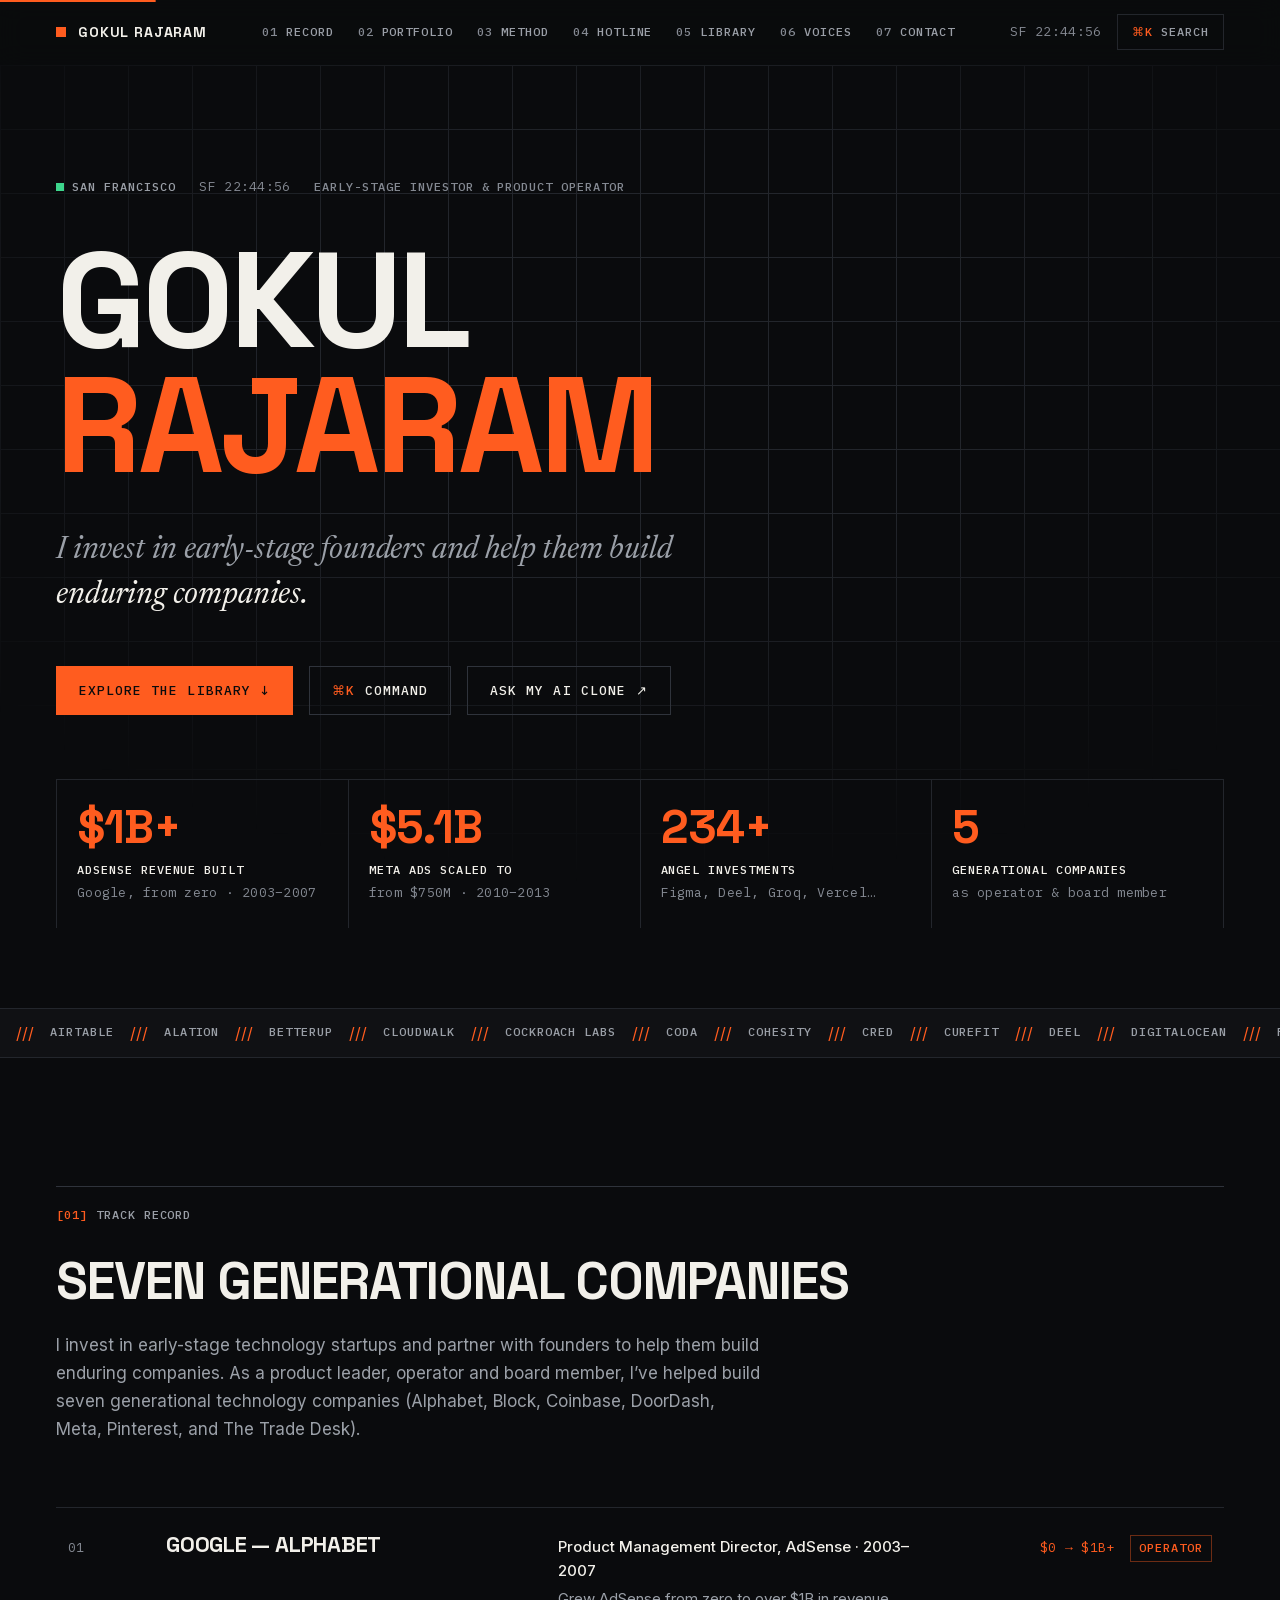
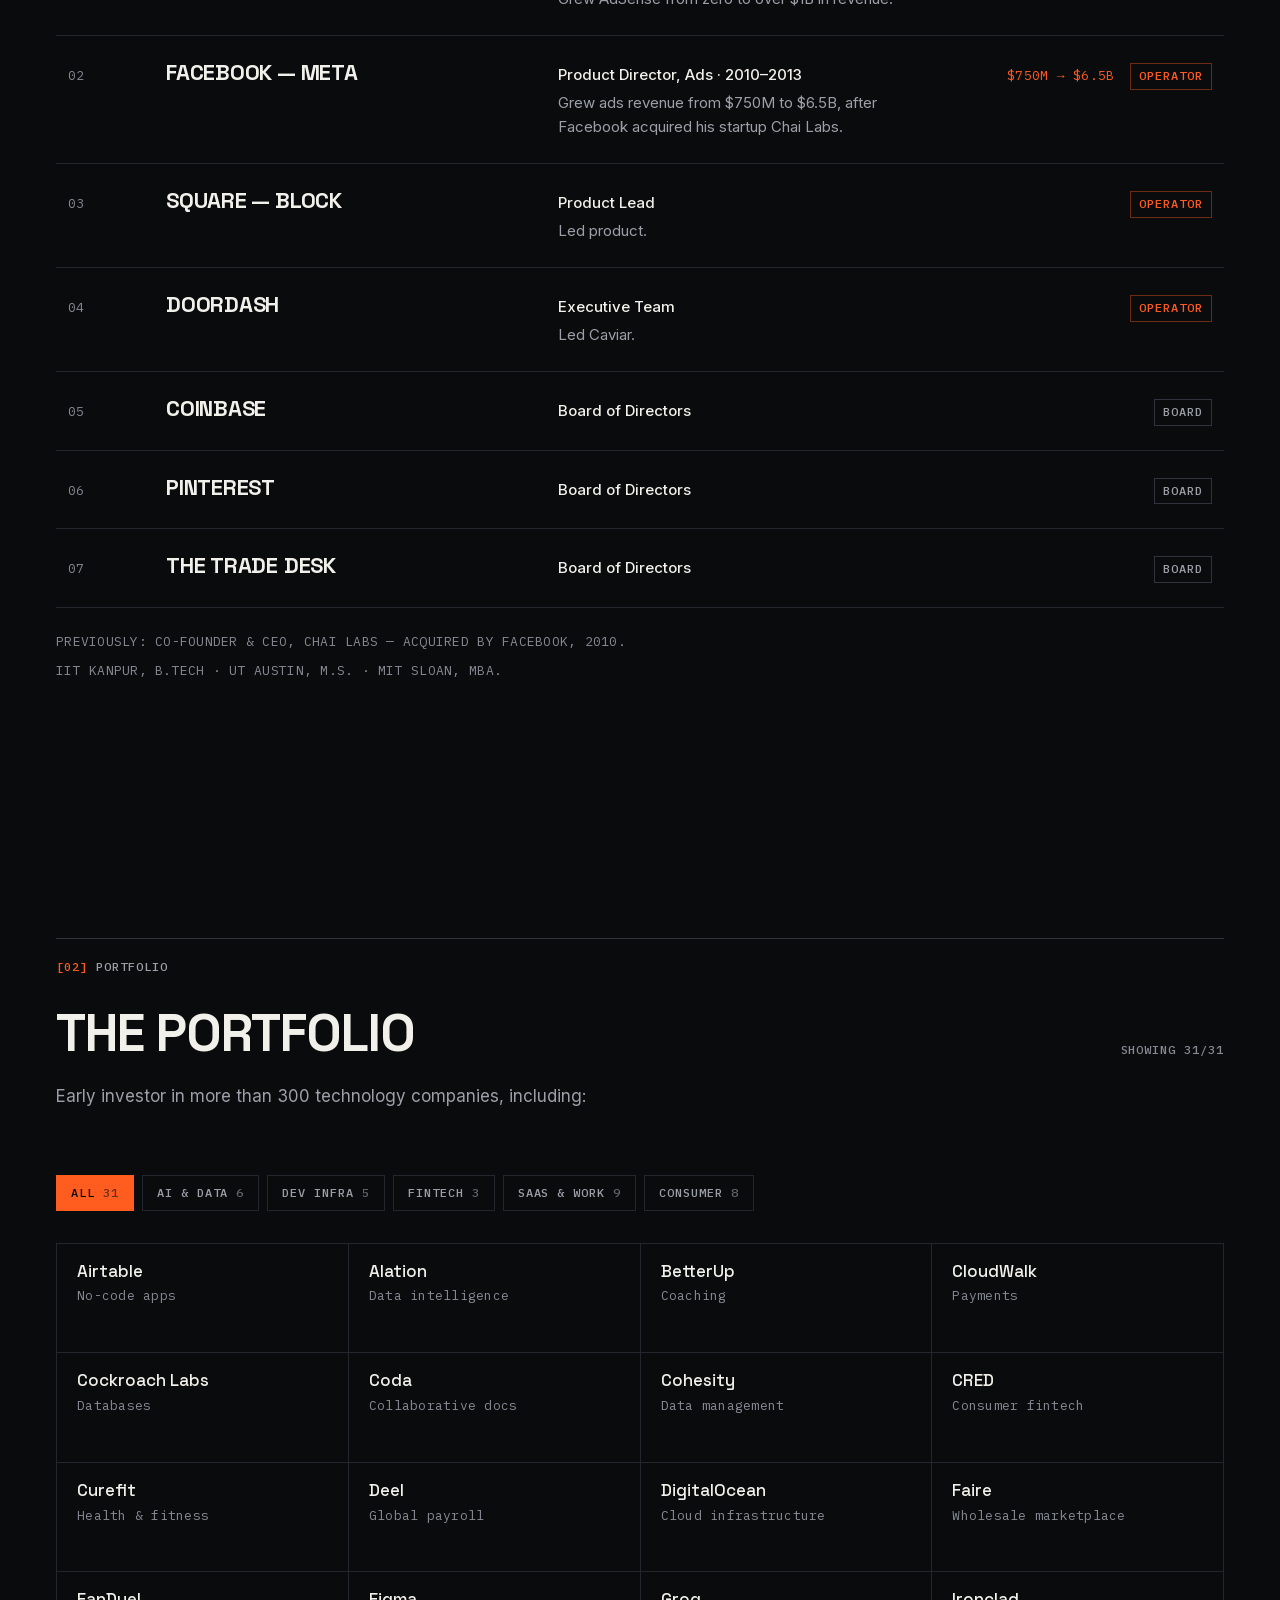
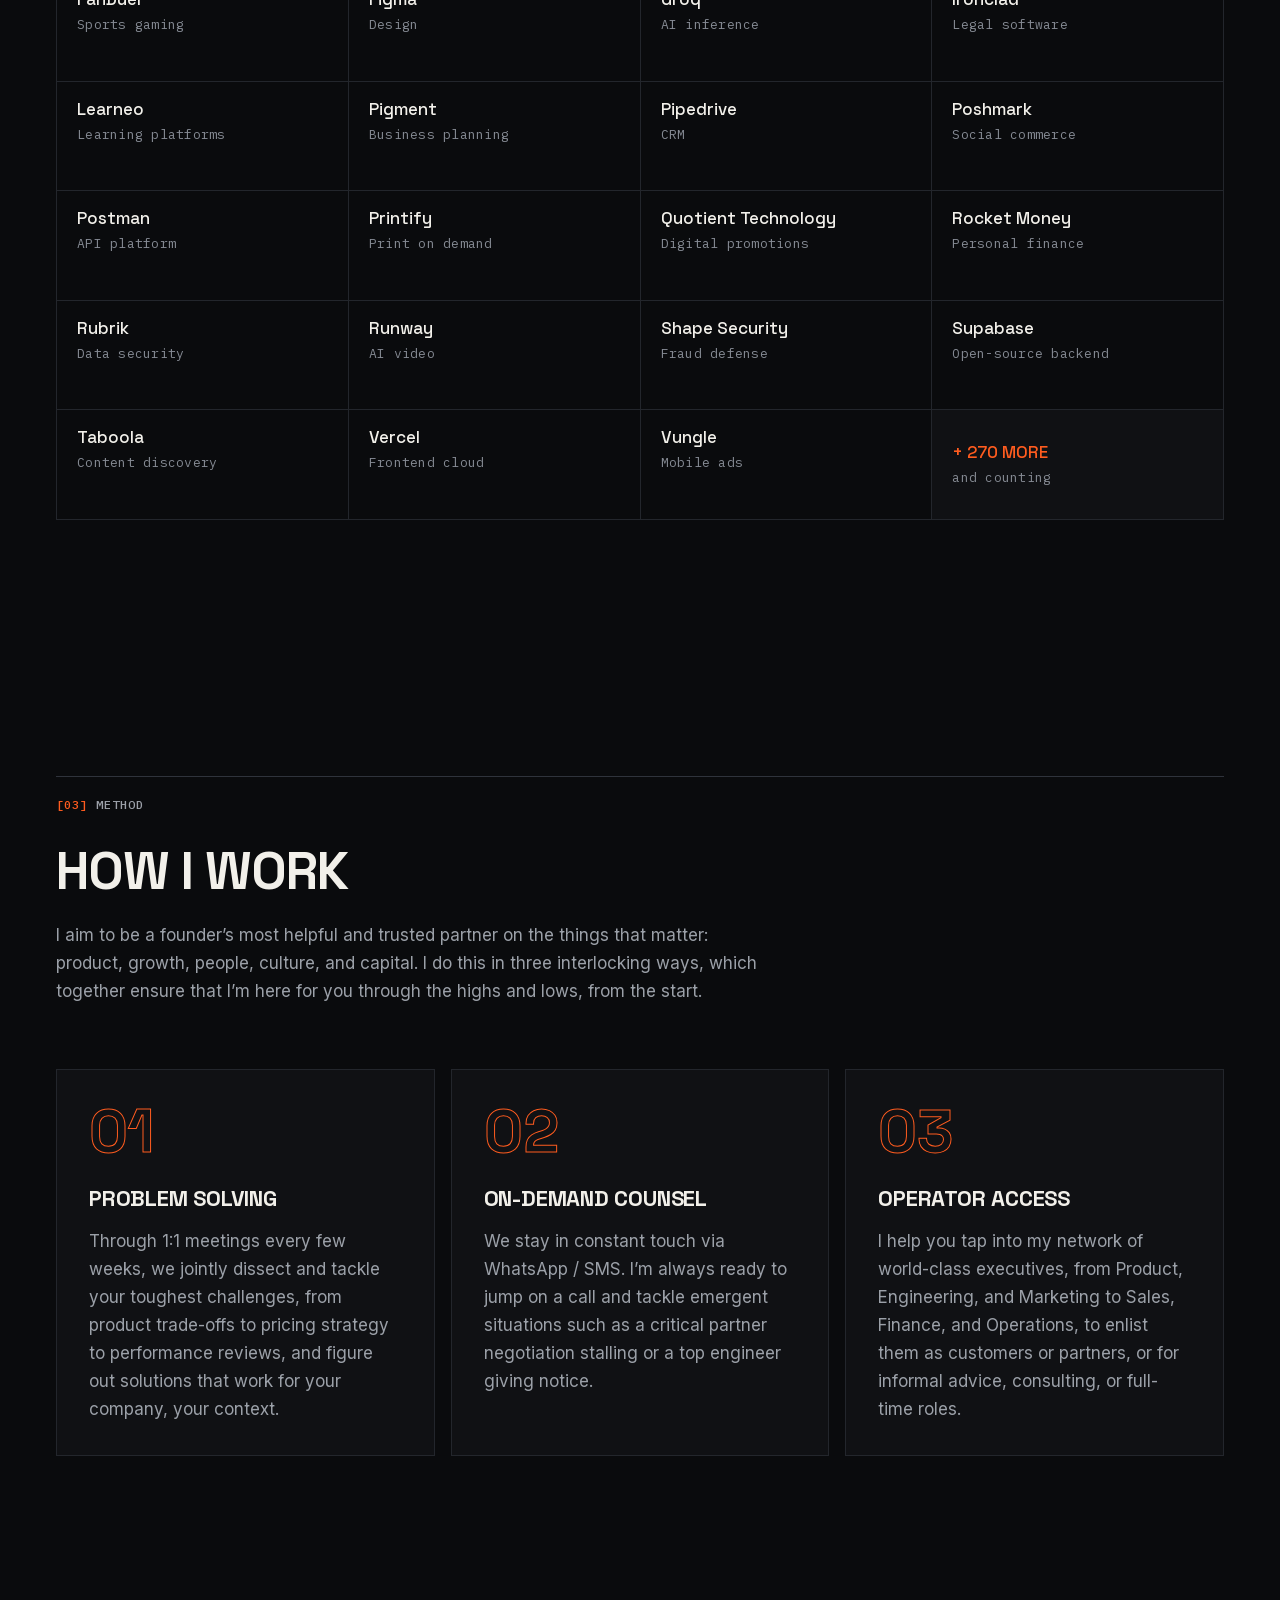
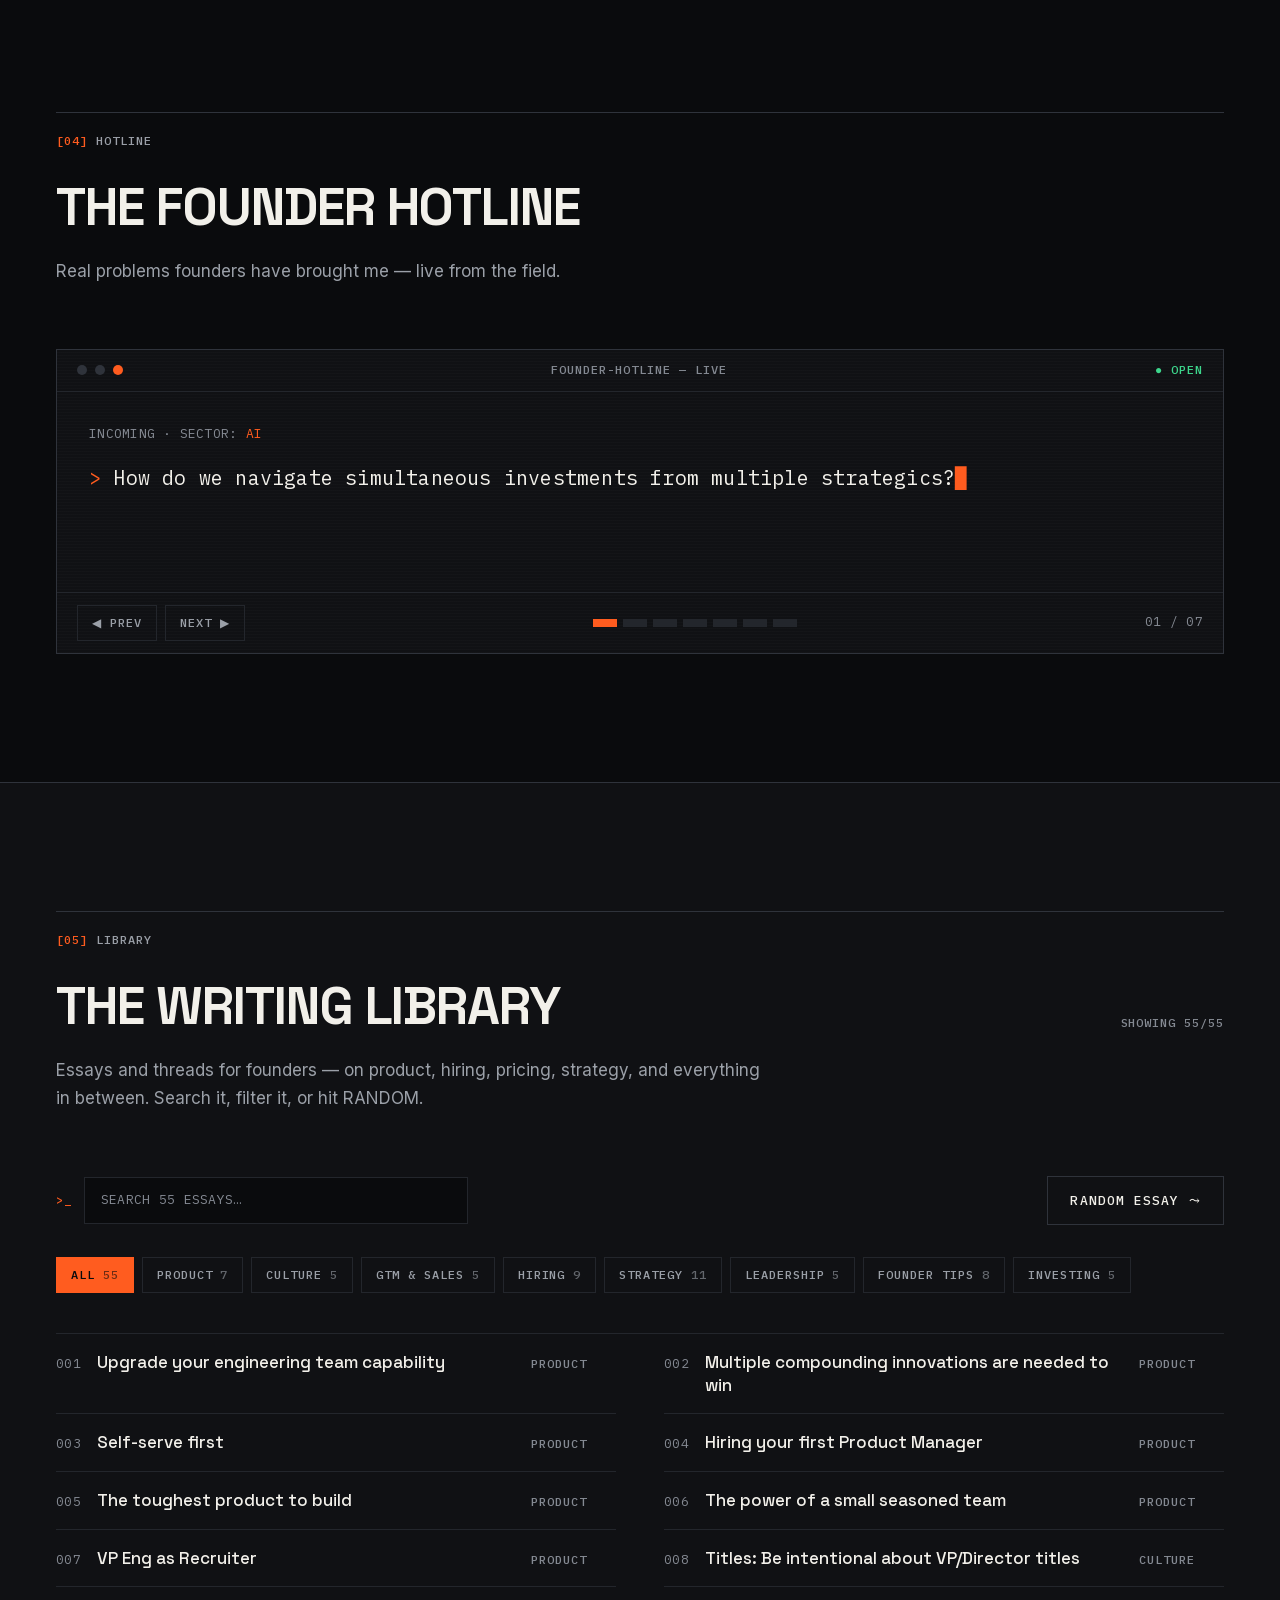
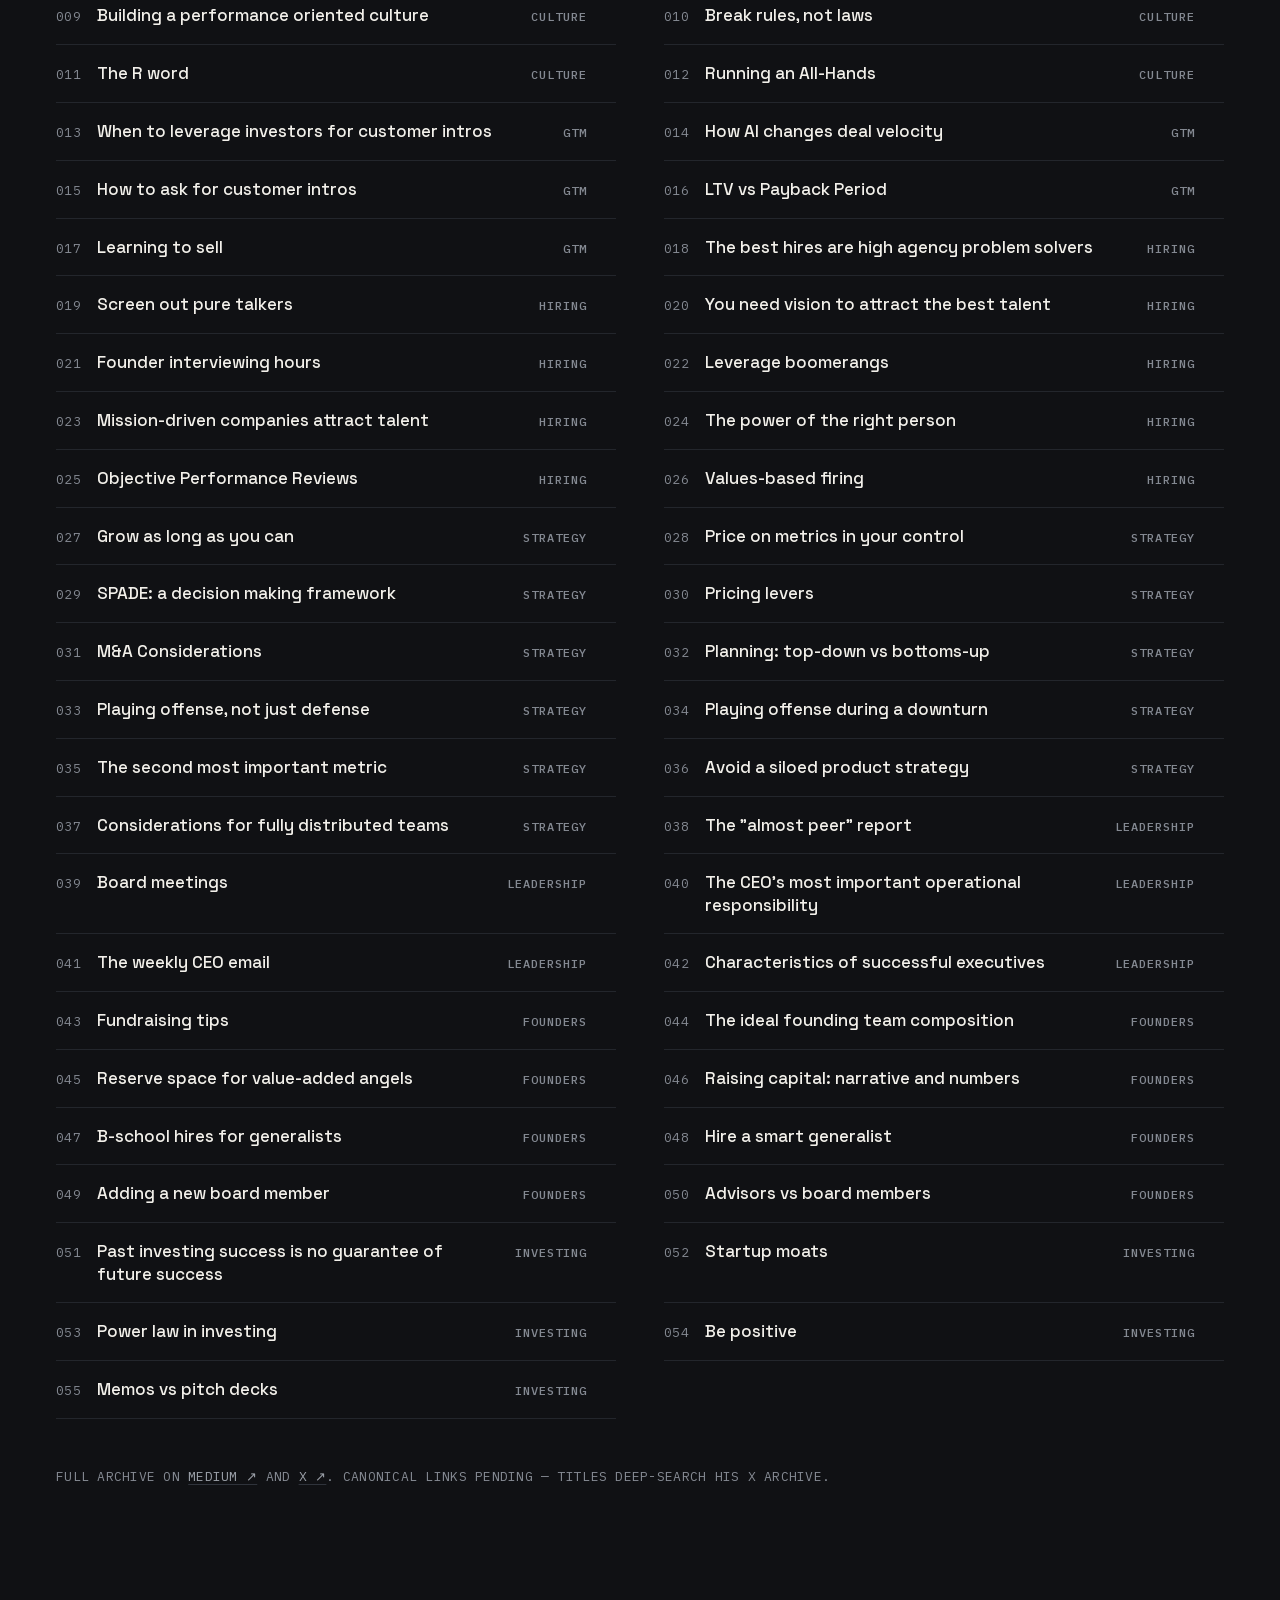
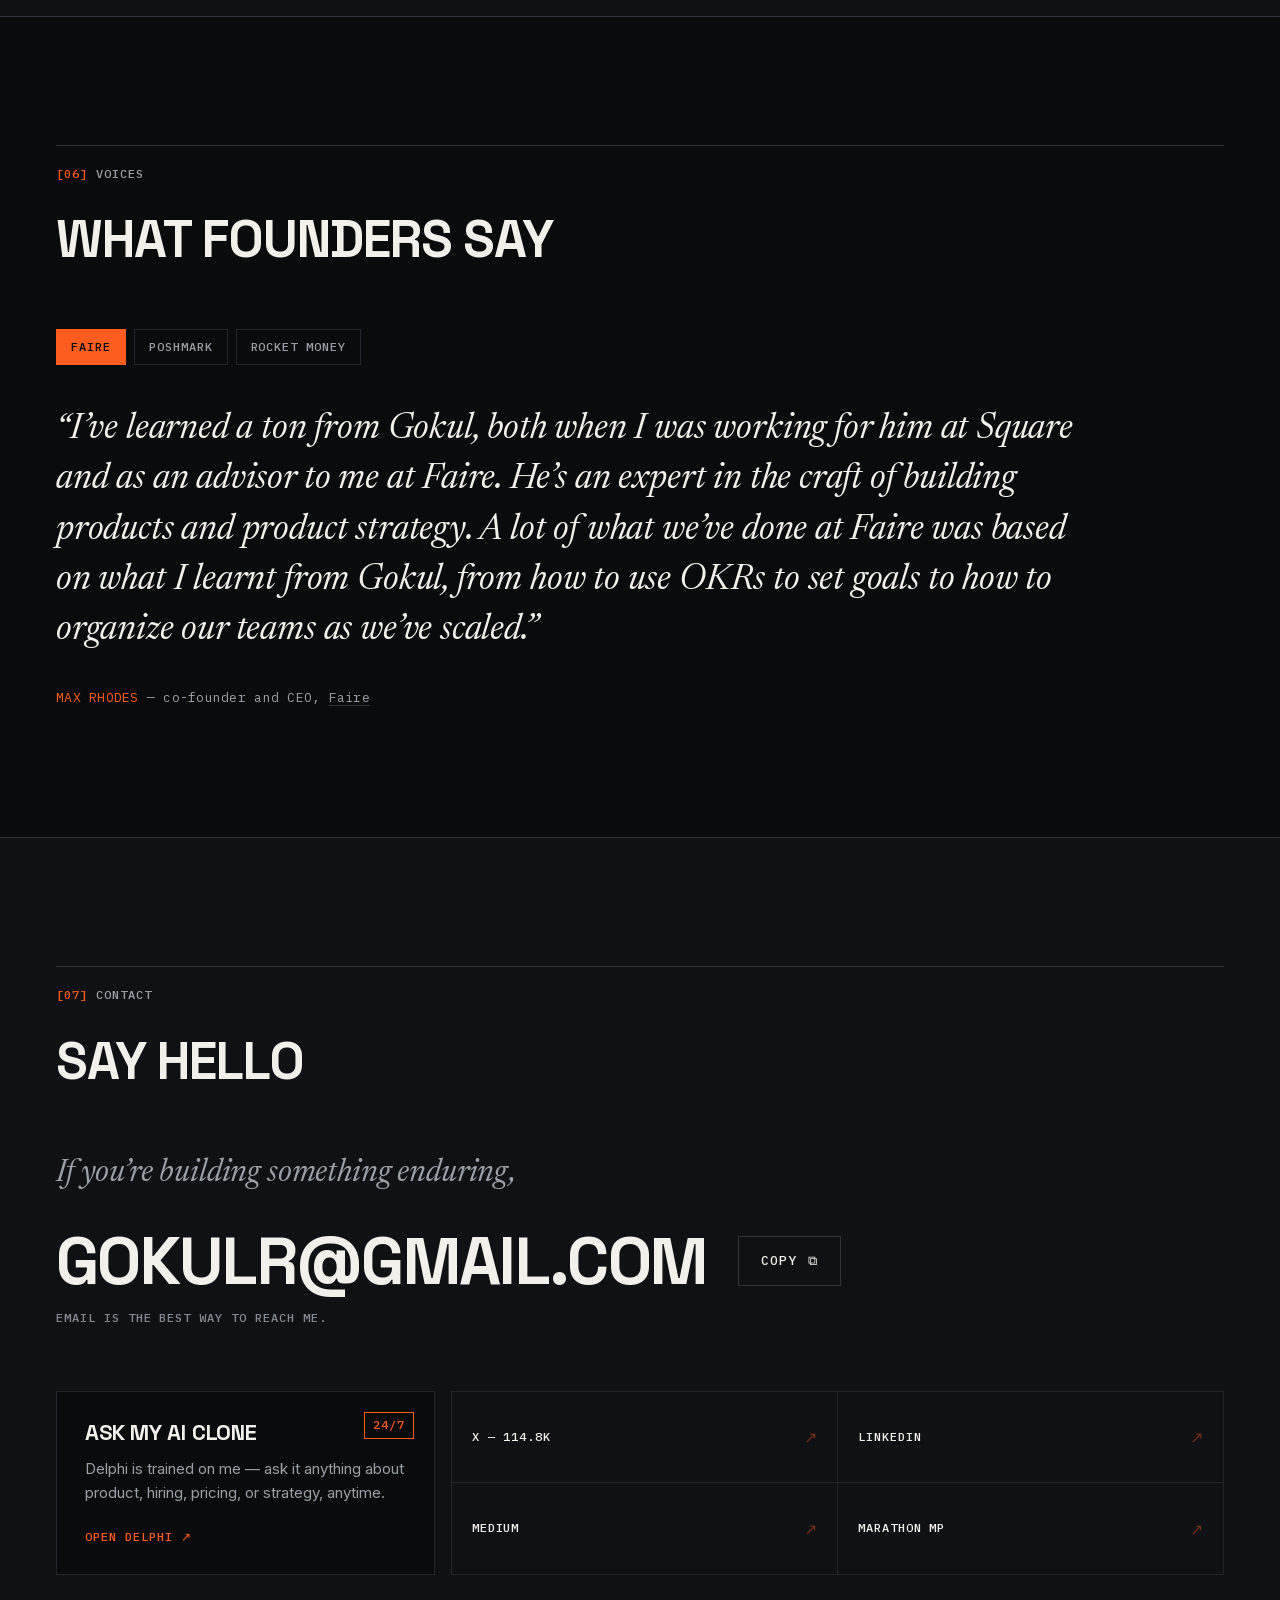
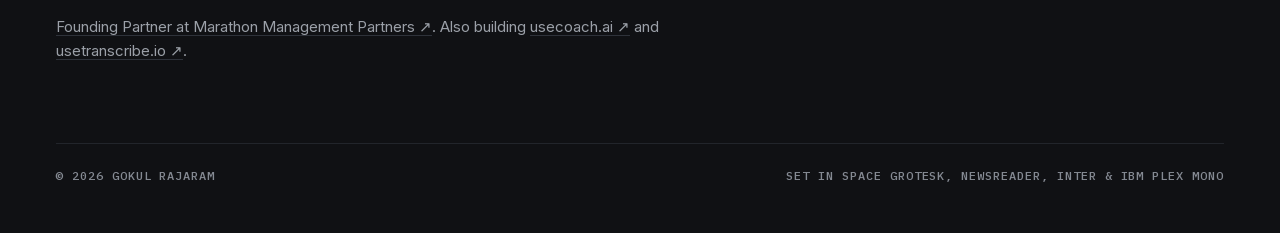
==== commit f2fe0055: "fix: serve at subdomain root — strip /gokul-rajaram basePath so _next assets resolve Co-Authored-By:" ====
--- a/index.html
+++ b/index.html
@@ -1 +1 @@
-<!DOCTYPE html><html lang="en" class="__variable_451fb4 __variable_8d24d3 __variable_99c1b0 __variable_70d83d"><head><meta charSet="utf-8"/><meta name="viewport" content="width=device-width, initial-scale=1"/><link rel="preload" href="/gokul-rajaram/_next/static/media/36966cca54120369-s.p.woff2" as="font" crossorigin="" type="font/woff2"/><link rel="preload" href="/gokul-rajaram/_next/static/media/84adbee2f2a7cb50.p.woff2" as="font" crossorigin="" type="font/woff2"/><link rel="preload" href="/gokul-rajaram/_next/static/media/8edf6d3506a17285.p.woff2" as="font" crossorigin="" type="font/woff2"/><link rel="preload" href="/gokul-rajaram/_next/static/media/98e207f02528a563-s.p.woff2" as="font" crossorigin="" type="font/woff2"/><link rel="preload" href="/gokul-rajaram/_next/static/media/d3ebbfd689654d3a-s.p.woff2" as="font" crossorigin="" type="font/woff2"/><link rel="preload" href="/gokul-rajaram/_next/static/media/e4af272ccee01ff0-s.p.woff2" as="font" crossorigin="" type="font/woff2"/><link rel="stylesheet" href="/gokul-rajaram/_next/static/css/77082f1a822dc9e9.css" data-precedence="next"/><link rel="preload" as="script" fetchPriority="low" href="/gokul-rajaram/_next/static/chunks/webpack-fbc35b7db69e2536.js"/><script src="/gokul-rajaram/_next/static/chunks/fd9d1056-b11b2651f33aae7f.js" async=""></script><script src="/gokul-rajaram/_next/static/chunks/117-ef7958a3060003de.js" async=""></script><script src="/gokul-rajaram/_next/static/chunks/main-app-3bf3d73da81da67e.js" async=""></script><script src="/gokul-rajaram/_next/static/chunks/202-3cdf4e19feda4337.js" async=""></script><script src="/gokul-rajaram/_next/static/chunks/app/page-4e31342dc2581a26.js" async=""></script><title>Gokul Rajaram — Early-stage investor &amp; product operator</title><meta name="description" content="I invest in early-stage technology startups and partner with founders to help them build enduring companies."/><meta property="og:title" content="Gokul Rajaram — Early-stage investor &amp; product operator"/><meta property="og:description" content="I invest in early-stage technology startups and partner with founders to help them build enduring companies."/><meta property="og:url" content="https://gokul-rajaram.pages.dev/"/><meta property="og:site_name" content="Gokul Rajaram"/><meta property="og:image:alt" content="Gokul Rajaram — Early-stage investor &amp; product operator"/><meta property="og:image:type" content="image/png"/><meta property="og:image" content="https://gokul-rajaram.pages.dev/gokul-rajaram/opengraph-image?5ac50b0045434ea3"/><meta property="og:image:width" content="1200"/><meta property="og:image:height" content="630"/><meta property="og:type" content="website"/><meta name="twitter:card" content="summary_large_image"/><meta name="twitter:creator" content="@gokulr"/><meta name="twitter:title" content="Gokul Rajaram — Early-stage investor &amp; product operator"/><meta name="twitter:description" content="I invest in early-stage technology startups and partner with founders to help them build enduring companies."/><meta name="twitter:image:alt" content="Gokul Rajaram — Early-stage investor &amp; product operator"/><meta name="twitter:image:type" content="image/png"/><meta name="twitter:image" content="https://gokul-rajaram.pages.dev/gokul-rajaram/opengraph-image?5ac50b0045434ea3"/><meta name="twitter:image:width" content="1200"/><meta name="twitter:image:height" content="630"/><link rel="icon" href="/gokul-rajaram/icon.svg?a13ae83d0e055ba5" type="image/svg+xml" sizes="any"/><meta name="next-size-adjust"/><script src="/gokul-rajaram/_next/static/chunks/polyfills-42372ed130431b0a.js" noModule=""></script></head><body><noscript><style>[style*=&quot;opacity:0&quot;],[style*=&quot;opacity: 0&quot;]{opacity:1!important;transform:none!important}</style></noscript><a href="#main" class="skip mono-label text-fg">Skip to content</a><div aria-hidden="true" class="fixed inset-x-0 top-0 z-[70] h-[2px] bg-accent" style="transform-origin:0% 50%;transform:scaleX(0)"></div><header class="sticky top-0 z-50 border-b transition-colors duration-200 border-transparent" style="background-color:rgba(10, 11, 13, 0.82);backdrop-filter:blur(12px);-webkit-backdrop-filter:blur(12px)"><div class="wrap flex h-16 items-center justify-between gap-4"><a href="#top" class="flex items-center gap-3"><span class="block h-2.5 w-2.5 bg-accent" aria-hidden="true"></span><span class="font-display text-sm font-bold uppercase tracking-[0.06em] text-fg">GOKUL RAJARAM</span></a><nav class="hidden items-center gap-6 xl:flex" aria-label="Sections"><a href="#track-record" data-active="false" class="link-nav mono-label"><span class="text-dim">01</span> <!-- -->RECORD</a><a href="#portfolio" data-active="false" class="link-nav mono-label"><span class="text-dim">02</span> <!-- -->PORTFOLIO</a><a href="#how-i-work" data-active="false" class="link-nav mono-label"><span class="text-dim">03</span> <!-- -->METHOD</a><a href="#problems" data-active="false" class="link-nav mono-label"><span class="text-dim">04</span> <!-- -->HOTLINE</a><a href="#writing" data-active="false" class="link-nav mono-label"><span class="text-dim">05</span> <!-- -->LIBRARY</a><a href="#feedback" data-active="false" class="link-nav mono-label"><span class="text-dim">06</span> <!-- -->VOICES</a><a href="#connect" data-active="false" class="link-nav mono-label"><span class="text-dim">07</span> <!-- -->CONTACT</a></nav><div class="flex items-center gap-4"><span class="mono-data hidden text-dim md:block">SF <!-- -->--:--:--</span><button class="chip flex items-center gap-2" aria-label="Open command palette"><span class="text-accent">⌘K</span> SEARCH</button><button class="chip xl:hidden" aria-label="Open menu" aria-expanded="false">MENU</button></div></div></header><main id="main"><section id="top" class="relative overflow-hidden border-b border-line"><div class="grid-bg pointer-events-none absolute inset-0" aria-hidden="true"></div><div class="wrap relative pb-16 pt-20 lg:pb-20 lg:pt-28"><div class="flex flex-wrap items-center gap-x-6 gap-y-2" style="opacity:0"><span class="flex items-center gap-2"><span class="pulse-dot block h-2 w-2 bg-green" aria-hidden="true"></span><span class="mono-label text-muted">SAN FRANCISCO</span></span><span class="mono-data text-dim">SF <!-- -->--:--:--</span><span class="mono-label hidden text-dim sm:block">EARLY-STAGE INVESTOR &amp; PRODUCT OPERATOR</span></div><h1 class="d-mega mt-10 text-fg"><span class="block" style="opacity:0;transform:translateY(24px)"><span aria-label="GOKUL">GOKUL</span></span><span class="block text-accent" style="opacity:0;transform:translateY(24px)"><span aria-label="RAJARAM">RAJARAM</span></span></h1><p class="serif-line measure mt-10 text-muted" style="opacity:0;transform:translateY(16px)">I invest in early-stage founders and help them build <span class="text-fg">enduring companies.</span></p><div class="mt-12 flex flex-wrap items-center gap-4" style="opacity:0;transform:translateY(12px)"><a href="#writing" class="btn-solid">EXPLORE THE LIBRARY<!-- --> <span aria-hidden="true">↓</span></a><button class="btn-ghost"><span class="text-accent">⌘K</span> COMMAND</button><a href="https://www.delphi.ai/gokul" target="_blank" rel="noopener noreferrer" class="btn-ghost">ASK MY AI CLONE<!-- --> <span aria-hidden="true">↗</span></a></div><div class="mt-16 grid grid-cols-2 border-l border-t border-line lg:grid-cols-4" style="opacity:0;transform:translateY(16px)"><div class="border-b border-r border-line px-5 py-6 lg:border-b-0"><span class="d-stat text-accent">$<!-- -->1<!-- -->B+</span><p class="mono-label mt-3 text-fg">ADSENSE REVENUE BUILT</p><p class="mono-data mt-1 text-dim">Google, from zero · 2003–2007</p></div><div class="border-b border-r border-line px-5 py-6 lg:border-b-0"><span class="d-stat text-accent">$<!-- -->6.5<!-- -->B</span><p class="mono-label mt-3 text-fg">META ADS SCALED TO</p><p class="mono-data mt-1 text-dim">from $750M · 2010–2013</p></div><div class="border-b border-r border-line px-5 py-6 lg:border-b-0"><span class="d-stat text-accent">300<!-- -->+</span><p class="mono-label mt-3 text-fg">ANGEL INVESTMENTS</p><p class="mono-data mt-1 text-dim">Figma, Deel, Groq, Vercel…</p></div><div class="border-b border-r border-line px-5 py-6 lg:border-b-0"><span class="d-stat text-accent">7</span><p class="mono-label mt-3 text-fg">GENERATIONAL COMPANIES</p><p class="mono-data mt-1 text-dim">as operator &amp; board member</p></div></div></div><div class="marquee relative border-t border-line bg-surface py-3" aria-label="Selected portfolio companies"><div class="marquee-track"><div class="flex shrink-0 items-center" aria-hidden="false"><span class="flex items-center"><span class="mx-4 text-accent" aria-hidden="true">///</span><a href="https://airtable.com" target="_blank" rel="noopener noreferrer" tabindex="0" class="link-nav mono-label">AIRTABLE</a></span><span class="flex items-center"><span class="mx-4 text-accent" aria-hidden="true">///</span><a href="https://alation.com" target="_blank" rel="noopener noreferrer" tabindex="0" class="link-nav mono-label">ALATION</a></span><span class="flex items-center"><span class="mx-4 text-accent" aria-hidden="true">///</span><a href="https://betterup.com" target="_blank" rel="noopener noreferrer" tabindex="0" class="link-nav mono-label">BETTERUP</a></span><span class="flex items-center"><span class="mx-4 text-accent" aria-hidden="true">///</span><a href="https://cloudwalk.io" target="_blank" rel="noopener noreferrer" tabindex="0" class="link-nav mono-label">CLOUDWALK</a></span><span class="flex items-center"><span class="mx-4 text-accent" aria-hidden="true">///</span><a href="https://cockroachlabs.com" target="_blank" rel="noopener noreferrer" tabindex="0" class="link-nav mono-label">COCKROACH LABS</a></span><span class="flex items-center"><span class="mx-4 text-accent" aria-hidden="true">///</span><a href="https://coda.io" target="_blank" rel="noopener noreferrer" tabindex="0" class="link-nav mono-label">CODA</a></span><span class="flex items-center"><span class="mx-4 text-accent" aria-hidden="true">///</span><a href="https://cohesity.com" target="_blank" rel="noopener noreferrer" tabindex="0" class="link-nav mono-label">COHESITY</a></span><span class="flex items-center"><span class="mx-4 text-accent" aria-hidden="true">///</span><a href="https://cred.club" target="_blank" rel="noopener noreferrer" tabindex="0" class="link-nav mono-label">CRED</a></span><span class="flex items-center"><span class="mx-4 text-accent" aria-hidden="true">///</span><a href="https://cure.fit" target="_blank" rel="noopener noreferrer" tabindex="0" class="link-nav mono-label">CUREFIT</a></span><span class="flex items-center"><span class="mx-4 text-accent" aria-hidden="true">///</span><a href="https://deel.com" target="_blank" rel="noopener noreferrer" tabindex="0" class="link-nav mono-label">DEEL</a></span><span class="flex items-center"><span class="mx-4 text-accent" aria-hidden="true">///</span><a href="https://digitalocean.com" target="_blank" rel="noopener noreferrer" tabindex="0" class="link-nav mono-label">DIGITALOCEAN</a></span><span class="flex items-center"><span class="mx-4 text-accent" aria-hidden="true">///</span><a href="https://faire.com" target="_blank" rel="noopener noreferrer" tabindex="0" class="link-nav mono-label">FAIRE</a></span><span class="flex items-center"><span class="mx-4 text-accent" aria-hidden="true">///</span><a href="https://fanduel.com" target="_blank" rel="noopener noreferrer" tabindex="0" class="link-nav mono-label">FANDUEL</a></span><span class="flex items-center"><span class="mx-4 text-accent" aria-hidden="true">///</span><a href="https://figma.com" target="_blank" rel="noopener noreferrer" tabindex="0" class="link-nav mono-label">FIGMA</a></span><span class="flex items-center"><span class="mx-4 text-accent" aria-hidden="true">///</span><a href="https://groq.com" target="_blank" rel="noopener noreferrer" tabindex="0" class="link-nav mono-label">GROQ</a></span><span class="flex items-center"><span class="mx-4 text-accent" aria-hidden="true">///</span><a href="https://ironcladapp.com" target="_blank" rel="noopener noreferrer" tabindex="0" class="link-nav mono-label">IRONCLAD</a></span><span class="flex items-center"><span class="mx-4 text-accent" aria-hidden="true">///</span><a href="https://learneo.com" target="_blank" rel="noopener noreferrer" tabindex="0" class="link-nav mono-label">LEARNEO</a></span><span class="flex items-center"><span class="mx-4 text-accent" aria-hidden="true">///</span><a href="https://pigment.com" target="_blank" rel="noopener noreferrer" tabindex="0" class="link-nav mono-label">PIGMENT</a></span><span class="flex items-center"><span class="mx-4 text-accent" aria-hidden="true">///</span><a href="https://pipedrive.com" target="_blank" rel="noopener noreferrer" tabindex="0" class="link-nav mono-label">PIPEDRIVE</a></span><span class="flex items-center"><span class="mx-4 text-accent" aria-hidden="true">///</span><a href="https://poshmark.com" target="_blank" rel="noopener noreferrer" tabindex="0" class="link-nav mono-label">POSHMARK</a></span><span class="flex items-center"><span class="mx-4 text-accent" aria-hidden="true">///</span><a href="https://postman.com" target="_blank" rel="noopener noreferrer" tabindex="0" class="link-nav mono-label">POSTMAN</a></span><span class="flex items-center"><span class="mx-4 text-accent" aria-hidden="true">///</span><a href="https://printify.com" target="_blank" rel="noopener noreferrer" tabindex="0" class="link-nav mono-label">PRINTIFY</a></span><span class="flex items-center"><span class="mx-4 text-accent" aria-hidden="true">///</span><span class="mono-label text-muted">QUOTIENT TECHNOLOGY</span></span><span class="flex items-center"><span class="mx-4 text-accent" aria-hidden="true">///</span><a href="https://rocketmoney.com" target="_blank" rel="noopener noreferrer" tabindex="0" class="link-nav mono-label">ROCKET MONEY</a></span><span class="flex items-center"><span class="mx-4 text-accent" aria-hidden="true">///</span><a href="https://rubrik.com" target="_blank" rel="noopener noreferrer" tabindex="0" class="link-nav mono-label">RUBRIK</a></span><span class="flex items-center"><span class="mx-4 text-accent" aria-hidden="true">///</span><a href="https://runwayml.com" target="_blank" rel="noopener noreferrer" tabindex="0" class="link-nav mono-label">RUNWAY</a></span><span class="flex items-center"><span class="mx-4 text-accent" aria-hidden="true">///</span><span class="mono-label text-muted">SHAPE SECURITY</span></span><span class="flex items-center"><span class="mx-4 text-accent" aria-hidden="true">///</span><a href="https://supabase.com" target="_blank" rel="noopener noreferrer" tabindex="0" class="link-nav mono-label">SUPABASE</a></span><span class="flex items-center"><span class="mx-4 text-accent" aria-hidden="true">///</span><a href="https://taboola.com" target="_blank" rel="noopener noreferrer" tabindex="0" class="link-nav mono-label">TABOOLA</a></span><span class="flex items-center"><span class="mx-4 text-accent" aria-hidden="true">///</span><a href="https://vercel.com" target="_blank" rel="noopener noreferrer" tabindex="0" class="link-nav mono-label">VERCEL</a></span><span class="flex items-center"><span class="mx-4 text-accent" aria-hidden="true">///</span><a href="https://vungle.com" target="_blank" rel="noopener noreferrer" tabindex="0" class="link-nav mono-label">VUNGLE</a></span></div><div class="flex shrink-0 items-center" aria-hidden="true"><span class="flex items-center"><span class="mx-4 text-accent" aria-hidden="true">///</span><a href="https://airtable.com" target="_blank" rel="noopener noreferrer" tabindex="-1" class="link-nav mono-label">AIRTABLE</a></span><span class="flex items-center"><span class="mx-4 text-accent" aria-hidden="true">///</span><a href="https://alation.com" target="_blank" rel="noopener noreferrer" tabindex="-1" class="link-nav mono-label">ALATION</a></span><span class="flex items-center"><span class="mx-4 text-accent" aria-hidden="true">///</span><a href="https://betterup.com" target="_blank" rel="noopener noreferrer" tabindex="-1" class="link-nav mono-label">BETTERUP</a></span><span class="flex items-center"><span class="mx-4 text-accent" aria-hidden="true">///</span><a href="https://cloudwalk.io" target="_blank" rel="noopener noreferrer" tabindex="-1" class="link-nav mono-label">CLOUDWALK</a></span><span class="flex items-center"><span class="mx-4 text-accent" aria-hidden="true">///</span><a href="https://cockroachlabs.com" target="_blank" rel="noopener noreferrer" tabindex="-1" class="link-nav mono-label">COCKROACH LABS</a></span><span class="flex items-center"><span class="mx-4 text-accent" aria-hidden="true">///</span><a href="https://coda.io" target="_blank" rel="noopener noreferrer" tabindex="-1" class="link-nav mono-label">CODA</a></span><span class="flex items-center"><span class="mx-4 text-accent" aria-hidden="true">///</span><a href="https://cohesity.com" target="_blank" rel="noopener noreferrer" tabindex="-1" class="link-nav mono-label">COHESITY</a></span><span class="flex items-center"><span class="mx-4 text-accent" aria-hidden="true">///</span><a href="https://cred.club" target="_blank" rel="noopener noreferrer" tabindex="-1" class="link-nav mono-label">CRED</a></span><span class="flex items-center"><span class="mx-4 text-accent" aria-hidden="true">///</span><a href="https://cure.fit" target="_blank" rel="noopener noreferrer" tabindex="-1" class="link-nav mono-label">CUREFIT</a></span><span class="flex items-center"><span class="mx-4 text-accent" aria-hidden="true">///</span><a href="https://deel.com" target="_blank" rel="noopener noreferrer" tabindex="-1" class="link-nav mono-label">DEEL</a></span><span class="flex items-center"><span class="mx-4 text-accent" aria-hidden="true">///</span><a href="https://digitalocean.com" target="_blank" rel="noopener noreferrer" tabindex="-1" class="link-nav mono-label">DIGITALOCEAN</a></span><span class="flex items-center"><span class="mx-4 text-accent" aria-hidden="true">///</span><a href="https://faire.com" target="_blank" rel="noopener noreferrer" tabindex="-1" class="link-nav mono-label">FAIRE</a></span><span class="flex items-center"><span class="mx-4 text-accent" aria-hidden="true">///</span><a href="https://fanduel.com" target="_blank" rel="noopener noreferrer" tabindex="-1" class="link-nav mono-label">FANDUEL</a></span><span class="flex items-center"><span class="mx-4 text-accent" aria-hidden="true">///</span><a href="https://figma.com" target="_blank" rel="noopener noreferrer" tabindex="-1" class="link-nav mono-label">FIGMA</a></span><span class="flex items-center"><span class="mx-4 text-accent" aria-hidden="true">///</span><a href="https://groq.com" target="_blank" rel="noopener noreferrer" tabindex="-1" class="link-nav mono-label">GROQ</a></span><span class="flex items-center"><span class="mx-4 text-accent" aria-hidden="true">///</span><a href="https://ironcladapp.com" target="_blank" rel="noopener noreferrer" tabindex="-1" class="link-nav mono-label">IRONCLAD</a></span><span class="flex items-center"><span class="mx-4 text-accent" aria-hidden="true">///</span><a href="https://learneo.com" target="_blank" rel="noopener noreferrer" tabindex="-1" class="link-nav mono-label">LEARNEO</a></span><span class="flex items-center"><span class="mx-4 text-accent" aria-hidden="true">///</span><a href="https://pigment.com" target="_blank" rel="noopener noreferrer" tabindex="-1" class="link-nav mono-label">PIGMENT</a></span><span class="flex items-center"><span class="mx-4 text-accent" aria-hidden="true">///</span><a href="https://pipedrive.com" target="_blank" rel="noopener noreferrer" tabindex="-1" class="link-nav mono-label">PIPEDRIVE</a></span><span class="flex items-center"><span class="mx-4 text-accent" aria-hidden="true">///</span><a href="https://poshmark.com" target="_blank" rel="noopener noreferrer" tabindex="-1" class="link-nav mono-label">POSHMARK</a></span><span class="flex items-center"><span class="mx-4 text-accent" aria-hidden="true">///</span><a href="https://postman.com" target="_blank" rel="noopener noreferrer" tabindex="-1" class="link-nav mono-label">POSTMAN</a></span><span class="flex items-center"><span class="mx-4 text-accent" aria-hidden="true">///</span><a href="https://printify.com" target="_blank" rel="noopener noreferrer" tabindex="-1" class="link-nav mono-label">PRINTIFY</a></span><span class="flex items-center"><span class="mx-4 text-accent" aria-hidden="true">///</span><span class="mono-label text-muted">QUOTIENT TECHNOLOGY</span></span><span class="flex items-center"><span class="mx-4 text-accent" aria-hidden="true">///</span><a href="https://rocketmoney.com" target="_blank" rel="noopener noreferrer" tabindex="-1" class="link-nav mono-label">ROCKET MONEY</a></span><span class="flex items-center"><span class="mx-4 text-accent" aria-hidden="true">///</span><a href="https://rubrik.com" target="_blank" rel="noopener noreferrer" tabindex="-1" class="link-nav mono-label">RUBRIK</a></span><span class="flex items-center"><span class="mx-4 text-accent" aria-hidden="true">///</span><a href="https://runwayml.com" target="_blank" rel="noopener noreferrer" tabindex="-1" class="link-nav mono-label">RUNWAY</a></span><span class="flex items-center"><span class="mx-4 text-accent" aria-hidden="true">///</span><span class="mono-label text-muted">SHAPE SECURITY</span></span><span class="flex items-center"><span class="mx-4 text-accent" aria-hidden="true">///</span><a href="https://supabase.com" target="_blank" rel="noopener noreferrer" tabindex="-1" class="link-nav mono-label">SUPABASE</a></span><span class="flex items-center"><span class="mx-4 text-accent" aria-hidden="true">///</span><a href="https://taboola.com" target="_blank" rel="noopener noreferrer" tabindex="-1" class="link-nav mono-label">TABOOLA</a></span><span class="flex items-center"><span class="mx-4 text-accent" aria-hidden="true">///</span><a href="https://vercel.com" target="_blank" rel="noopener noreferrer" tabindex="-1" class="link-nav mono-label">VERCEL</a></span><span class="flex items-center"><span class="mx-4 text-accent" aria-hidden="true">///</span><a href="https://vungle.com" target="_blank" rel="noopener noreferrer" tabindex="-1" class="link-nav mono-label">VUNGLE</a></span></div></div></div></section><section id="track-record" class="wrap section"><header class="mb-14 lg:mb-16" style="opacity:0;transform:translateY(20px)"><div class="border-t border-line-strong"></div><p class="mono-label mt-5"><span class="text-accent">[<!-- -->01<!-- -->]</span> <span class="text-muted">TRACK RECORD</span></p><div class="mt-8 flex flex-wrap items-end justify-between gap-6"><h2 class="d-h2 text-fg">SEVEN GENERATIONAL COMPANIES</h2></div><p class="t-body measure mt-6 text-muted">I invest in early-stage technology startups and partner with founders to help them build enduring companies. As a product leader, operator and board member, I’ve helped build seven generational technology companies (Alphabet, Block, Coinbase, DoorDash, Meta, Pinterest, and The Trade Desk).</p></header><div class="border-t border-line"><div class="group grid grid-cols-[auto_1fr] items-baseline gap-x-5 border-b border-line py-6 transition-colors duration-150 hover:bg-surface md:grid-cols-12 md:gap-x-8 md:px-3" style="opacity:0;transform:translateY(12px)"><span class="mono-data text-dim transition-colors duration-150 group-hover:text-accent md:col-span-1">01</span><h3 class="d-h3 text-fg transition-colors duration-150 group-hover:text-accent md:col-span-4">GOOGLE — ALPHABET</h3><div class="col-start-2 mt-2 md:col-span-4 md:col-start-6 md:mt-0"><div class="t-body-sm font-medium text-fg">Product Management Director, AdSense · 2003–2007</div><div class="t-body-sm mt-1 text-muted">Grew AdSense from zero to over $1B in revenue.</div></div><div class="col-start-2 mt-3 flex items-baseline gap-4 md:col-span-3 md:col-start-10 md:mt-0 md:justify-end"><span class="mono-data text-accent">$0 → $1B+</span><span class="mono-label border px-2 py-1 border-[rgba(255,92,31,0.4)] text-accent">OPERATOR</span></div></div><div class="group grid grid-cols-[auto_1fr] items-baseline gap-x-5 border-b border-line py-6 transition-colors duration-150 hover:bg-surface md:grid-cols-12 md:gap-x-8 md:px-3" style="opacity:0;transform:translateY(12px)"><span class="mono-data text-dim transition-colors duration-150 group-hover:text-accent md:col-span-1">02</span><h3 class="d-h3 text-fg transition-colors duration-150 group-hover:text-accent md:col-span-4">FACEBOOK — META</h3><div class="col-start-2 mt-2 md:col-span-4 md:col-start-6 md:mt-0"><div class="t-body-sm font-medium text-fg">Product Director, Ads · 2010–2013</div><div class="t-body-sm mt-1 text-muted">Grew ads revenue from $750M to $6.5B, after Facebook acquired his startup Chai Labs.</div></div><div class="col-start-2 mt-3 flex items-baseline gap-4 md:col-span-3 md:col-start-10 md:mt-0 md:justify-end"><span class="mono-data text-accent">$750M → $6.5B</span><span class="mono-label border px-2 py-1 border-[rgba(255,92,31,0.4)] text-accent">OPERATOR</span></div></div><div class="group grid grid-cols-[auto_1fr] items-baseline gap-x-5 border-b border-line py-6 transition-colors duration-150 hover:bg-surface md:grid-cols-12 md:gap-x-8 md:px-3" style="opacity:0;transform:translateY(12px)"><span class="mono-data text-dim transition-colors duration-150 group-hover:text-accent md:col-span-1">03</span><h3 class="d-h3 text-fg transition-colors duration-150 group-hover:text-accent md:col-span-4">SQUARE — BLOCK</h3><div class="col-start-2 mt-2 md:col-span-4 md:col-start-6 md:mt-0"><div class="t-body-sm font-medium text-fg">Product Lead</div><div class="t-body-sm mt-1 text-muted">Led product.</div></div><div class="col-start-2 mt-3 flex items-baseline gap-4 md:col-span-3 md:col-start-10 md:mt-0 md:justify-end"><span class="mono-label border px-2 py-1 border-[rgba(255,92,31,0.4)] text-accent">OPERATOR</span></div></div><div class="group grid grid-cols-[auto_1fr] items-baseline gap-x-5 border-b border-line py-6 transition-colors duration-150 hover:bg-surface md:grid-cols-12 md:gap-x-8 md:px-3" style="opacity:0;transform:translateY(12px)"><span class="mono-data text-dim transition-colors duration-150 group-hover:text-accent md:col-span-1">04</span><h3 class="d-h3 text-fg transition-colors duration-150 group-hover:text-accent md:col-span-4">DOORDASH</h3><div class="col-start-2 mt-2 md:col-span-4 md:col-start-6 md:mt-0"><div class="t-body-sm font-medium text-fg">Executive Team</div><div class="t-body-sm mt-1 text-muted">Led Caviar.</div></div><div class="col-start-2 mt-3 flex items-baseline gap-4 md:col-span-3 md:col-start-10 md:mt-0 md:justify-end"><span class="mono-label border px-2 py-1 border-[rgba(255,92,31,0.4)] text-accent">OPERATOR</span></div></div><div class="group grid grid-cols-[auto_1fr] items-baseline gap-x-5 border-b border-line py-6 transition-colors duration-150 hover:bg-surface md:grid-cols-12 md:gap-x-8 md:px-3" style="opacity:0;transform:translateY(12px)"><span class="mono-data text-dim transition-colors duration-150 group-hover:text-accent md:col-span-1">05</span><h3 class="d-h3 text-fg transition-colors duration-150 group-hover:text-accent md:col-span-4">COINBASE</h3><div class="col-start-2 mt-2 md:col-span-4 md:col-start-6 md:mt-0"><div class="t-body-sm font-medium text-fg">Board of Directors</div></div><div class="col-start-2 mt-3 flex items-baseline gap-4 md:col-span-3 md:col-start-10 md:mt-0 md:justify-end"><span class="mono-label border px-2 py-1 border-line-strong text-muted">BOARD</span></div></div><div class="group grid grid-cols-[auto_1fr] items-baseline gap-x-5 border-b border-line py-6 transition-colors duration-150 hover:bg-surface md:grid-cols-12 md:gap-x-8 md:px-3" style="opacity:0;transform:translateY(12px)"><span class="mono-data text-dim transition-colors duration-150 group-hover:text-accent md:col-span-1">06</span><h3 class="d-h3 text-fg transition-colors duration-150 group-hover:text-accent md:col-span-4">PINTEREST</h3><div class="col-start-2 mt-2 md:col-span-4 md:col-start-6 md:mt-0"><div class="t-body-sm font-medium text-fg">Board of Directors</div></div><div class="col-start-2 mt-3 flex items-baseline gap-4 md:col-span-3 md:col-start-10 md:mt-0 md:justify-end"><span class="mono-label border px-2 py-1 border-line-strong text-muted">BOARD</span></div></div><div class="group grid grid-cols-[auto_1fr] items-baseline gap-x-5 border-b border-line py-6 transition-colors duration-150 hover:bg-surface md:grid-cols-12 md:gap-x-8 md:px-3" style="opacity:0;transform:translateY(12px)"><span class="mono-data text-dim transition-colors duration-150 group-hover:text-accent md:col-span-1">07</span><h3 class="d-h3 text-fg transition-colors duration-150 group-hover:text-accent md:col-span-4">THE TRADE DESK</h3><div class="col-start-2 mt-2 md:col-span-4 md:col-start-6 md:mt-0"><div class="t-body-sm font-medium text-fg">Board of Directors</div></div><div class="col-start-2 mt-3 flex items-baseline gap-4 md:col-span-3 md:col-start-10 md:mt-0 md:justify-end"><span class="mono-label border px-2 py-1 border-line-strong text-muted">BOARD</span></div></div></div><div class="mt-6 space-y-2"><p class="mono-data text-dim">PREVIOUSLY: CO-FOUNDER &amp; CEO, CHAI LABS — ACQUIRED BY FACEBOOK, 2010.</p><p class="mono-data text-dim">IIT KANPUR, B.TECH · UT AUSTIN, M.S. · MIT SLOAN, MBA.</p></div></section><section id="portfolio" class="wrap section"><header class="mb-14 lg:mb-16" style="opacity:0;transform:translateY(20px)"><div class="border-t border-line-strong"></div><p class="mono-label mt-5"><span class="text-accent">[<!-- -->02<!-- -->]</span> <span class="text-muted">PORTFOLIO</span></p><div class="mt-8 flex flex-wrap items-end justify-between gap-6"><h2 class="d-h2 text-fg">THE PORTFOLIO</h2><div class="flex items-center gap-4"><span class="mono-label text-dim">SHOWING <!-- -->31<!-- -->/<!-- -->31</span></div></div><p class="t-body measure mt-6 text-muted">Early investor in more than 300 technology companies, including:</p></header><div class="no-scrollbar -mx-5 mb-8 flex gap-2 overflow-x-auto px-5 md:mx-0 md:flex-wrap md:px-0"><button aria-pressed="true" class="chip">ALL<!-- --> <span class="opacity-60">31</span></button><button aria-pressed="false" class="chip">AI &amp; DATA<!-- --> <span class="opacity-60">6</span></button><button aria-pressed="false" class="chip">DEV INFRA<!-- --> <span class="opacity-60">5</span></button><button aria-pressed="false" class="chip">FINTECH<!-- --> <span class="opacity-60">3</span></button><button aria-pressed="false" class="chip">SAAS &amp; WORK<!-- --> <span class="opacity-60">9</span></button><button aria-pressed="false" class="chip">CONSUMER<!-- --> <span class="opacity-60">8</span></button></div><div class="grid grid-cols-2 border-l border-t border-line md:grid-cols-3 lg:grid-cols-4"><div class="relative border-b border-r border-line" style="opacity:0;transform:translateY(8px)"><a href="https://airtable.com" target="_blank" rel="noopener noreferrer" class="group block h-full min-h-[104px] px-5 py-4 transition-colors duration-150 hover:bg-raised"><span class="d-title block text-fg transition-colors duration-150 group-hover:text-accent">Airtable</span><span class="mono-data mt-1 block text-dim">No-code apps</span><span class="mono-label mt-3 block text-dim opacity-0 transition-opacity duration-150 group-hover:opacity-100">SAAS &amp; WORK</span><span class="absolute right-4 top-4 -translate-x-0.5 translate-y-0.5 text-accent opacity-0 transition-all duration-150 group-hover:translate-x-0 group-hover:translate-y-0 group-hover:opacity-100" aria-hidden="true">↗</span></a></div><div class="relative border-b border-r border-line" style="opacity:0;transform:translateY(8px)"><a href="https://alation.com" target="_blank" rel="noopener noreferrer" class="group block h-full min-h-[104px] px-5 py-4 transition-colors duration-150 hover:bg-raised"><span class="d-title block text-fg transition-colors duration-150 group-hover:text-accent">Alation</span><span class="mono-data mt-1 block text-dim">Data intelligence</span><span class="mono-label mt-3 block text-dim opacity-0 transition-opacity duration-150 group-hover:opacity-100">AI &amp; DATA</span><span class="absolute right-4 top-4 -translate-x-0.5 translate-y-0.5 text-accent opacity-0 transition-all duration-150 group-hover:translate-x-0 group-hover:translate-y-0 group-hover:opacity-100" aria-hidden="true">↗</span></a></div><div class="relative border-b border-r border-line" style="opacity:0;transform:translateY(8px)"><a href="https://betterup.com" target="_blank" rel="noopener noreferrer" class="group block h-full min-h-[104px] px-5 py-4 transition-colors duration-150 hover:bg-raised"><span class="d-title block text-fg transition-colors duration-150 group-hover:text-accent">BetterUp</span><span class="mono-data mt-1 block text-dim">Coaching</span><span class="mono-label mt-3 block text-dim opacity-0 transition-opacity duration-150 group-hover:opacity-100">SAAS &amp; WORK</span><span class="absolute right-4 top-4 -translate-x-0.5 translate-y-0.5 text-accent opacity-0 transition-all duration-150 group-hover:translate-x-0 group-hover:translate-y-0 group-hover:opacity-100" aria-hidden="true">↗</span></a></div><div class="relative border-b border-r border-line" style="opacity:0;transform:translateY(8px)"><a href="https://cloudwalk.io" target="_blank" rel="noopener noreferrer" class="group block h-full min-h-[104px] px-5 py-4 transition-colors duration-150 hover:bg-raised"><span class="d-title block text-fg transition-colors duration-150 group-hover:text-accent">CloudWalk</span><span class="mono-data mt-1 block text-dim">Payments</span><span class="mono-label mt-3 block text-dim opacity-0 transition-opacity duration-150 group-hover:opacity-100">FINTECH</span><span class="absolute right-4 top-4 -translate-x-0.5 translate-y-0.5 text-accent opacity-0 transition-all duration-150 group-hover:translate-x-0 group-hover:translate-y-0 group-hover:opacity-100" aria-hidden="true">↗</span></a></div><div class="relative border-b border-r border-line" style="opacity:0;transform:translateY(8px)"><a href="https://cockroachlabs.com" target="_blank" rel="noopener noreferrer" class="group block h-full min-h-[104px] px-5 py-4 transition-colors duration-150 hover:bg-raised"><span class="d-title block text-fg transition-colors duration-150 group-hover:text-accent">Cockroach Labs</span><span class="mono-data mt-1 block text-dim">Databases</span><span class="mono-label mt-3 block text-dim opacity-0 transition-opacity duration-150 group-hover:opacity-100">DEV INFRA</span><span class="absolute right-4 top-4 -translate-x-0.5 translate-y-0.5 text-accent opacity-0 transition-all duration-150 group-hover:translate-x-0 group-hover:translate-y-0 group-hover:opacity-100" aria-hidden="true">↗</span></a></div><div class="relative border-b border-r border-line" style="opacity:0;transform:translateY(8px)"><a href="https://coda.io" target="_blank" rel="noopener noreferrer" class="group block h-full min-h-[104px] px-5 py-4 transition-colors duration-150 hover:bg-raised"><span class="d-title block text-fg transition-colors duration-150 group-hover:text-accent">Coda</span><span class="mono-data mt-1 block text-dim">Collaborative docs</span><span class="mono-label mt-3 block text-dim opacity-0 transition-opacity duration-150 group-hover:opacity-100">SAAS &amp; WORK</span><span class="absolute right-4 top-4 -translate-x-0.5 translate-y-0.5 text-accent opacity-0 transition-all duration-150 group-hover:translate-x-0 group-hover:translate-y-0 group-hover:opacity-100" aria-hidden="true">↗</span></a></div><div class="relative border-b border-r border-line" style="opacity:0;transform:translateY(8px)"><a href="https://cohesity.com" target="_blank" rel="noopener noreferrer" class="group block h-full min-h-[104px] px-5 py-4 transition-colors duration-150 hover:bg-raised"><span class="d-title block text-fg transition-colors duration-150 group-hover:text-accent">Cohesity</span><span class="mono-data mt-1 block text-dim">Data management</span><span class="mono-label mt-3 block text-dim opacity-0 transition-opacity duration-150 group-hover:opacity-100">AI &amp; DATA</span><span class="absolute right-4 top-4 -translate-x-0.5 translate-y-0.5 text-accent opacity-0 transition-all duration-150 group-hover:translate-x-0 group-hover:translate-y-0 group-hover:opacity-100" aria-hidden="true">↗</span></a></div><div class="relative border-b border-r border-line" style="opacity:0;transform:translateY(8px)"><a href="https://cred.club" target="_blank" rel="noopener noreferrer" class="group block h-full min-h-[104px] px-5 py-4 transition-colors duration-150 hover:bg-raised"><span class="d-title block text-fg transition-colors duration-150 group-hover:text-accent">CRED</span><span class="mono-data mt-1 block text-dim">Consumer fintech</span><span class="mono-label mt-3 block text-dim opacity-0 transition-opacity duration-150 group-hover:opacity-100">FINTECH</span><span class="absolute right-4 top-4 -translate-x-0.5 translate-y-0.5 text-accent opacity-0 transition-all duration-150 group-hover:translate-x-0 group-hover:translate-y-0 group-hover:opacity-100" aria-hidden="true">↗</span></a></div><div class="relative border-b border-r border-line" style="opacity:0;transform:translateY(8px)"><a href="https://cure.fit" target="_blank" rel="noopener noreferrer" class="group block h-full min-h-[104px] px-5 py-4 transition-colors duration-150 hover:bg-raised"><span class="d-title block text-fg transition-colors duration-150 group-hover:text-accent">Curefit</span><span class="mono-data mt-1 block text-dim">Health &amp; fitness</span><span class="mono-label mt-3 block text-dim opacity-0 transition-opacity duration-150 group-hover:opacity-100">CONSUMER</span><span class="absolute right-4 top-4 -translate-x-0.5 translate-y-0.5 text-accent opacity-0 transition-all duration-150 group-hover:translate-x-0 group-hover:translate-y-0 group-hover:opacity-100" aria-hidden="true">↗</span></a></div><div class="relative border-b border-r border-line" style="opacity:0;transform:translateY(8px)"><a href="https://deel.com" target="_blank" rel="noopener noreferrer" class="group block h-full min-h-[104px] px-5 py-4 transition-colors duration-150 hover:bg-raised"><span class="d-title block text-fg transition-colors duration-150 group-hover:text-accent">Deel</span><span class="mono-data mt-1 block text-dim">Global payroll</span><span class="mono-label mt-3 block text-dim opacity-0 transition-opacity duration-150 group-hover:opacity-100">SAAS &amp; WORK</span><span class="absolute right-4 top-4 -translate-x-0.5 translate-y-0.5 text-accent opacity-0 transition-all duration-150 group-hover:translate-x-0 group-hover:translate-y-0 group-hover:opacity-100" aria-hidden="true">↗</span></a></div><div class="relative border-b border-r border-line" style="opacity:0;transform:translateY(8px)"><a href="https://digitalocean.com" target="_blank" rel="noopener noreferrer" class="group block h-full min-h-[104px] px-5 py-4 transition-colors duration-150 hover:bg-raised"><span class="d-title block text-fg transition-colors duration-150 group-hover:text-accent">DigitalOcean</span><span class="mono-data mt-1 block text-dim">Cloud infrastructure</span><span class="mono-label mt-3 block text-dim opacity-0 transition-opacity duration-150 group-hover:opacity-100">DEV INFRA</span><span class="absolute right-4 top-4 -translate-x-0.5 translate-y-0.5 text-accent opacity-0 transition-all duration-150 group-hover:translate-x-0 group-hover:translate-y-0 group-hover:opacity-100" aria-hidden="true">↗</span></a></div><div class="relative border-b border-r border-line" style="opacity:0;transform:translateY(8px)"><a href="https://faire.com" target="_blank" rel="noopener noreferrer" class="group block h-full min-h-[104px] px-5 py-4 transition-colors duration-150 hover:bg-raised"><span class="d-title block text-fg transition-colors duration-150 group-hover:text-accent">Faire</span><span class="mono-data mt-1 block text-dim">Wholesale marketplace</span><span class="mono-label mt-3 block text-dim opacity-0 transition-opacity duration-150 group-hover:opacity-100">CONSUMER</span><span class="absolute right-4 top-4 -translate-x-0.5 translate-y-0.5 text-accent opacity-0 transition-all duration-150 group-hover:translate-x-0 group-hover:translate-y-0 group-hover:opacity-100" aria-hidden="true">↗</span></a></div><div class="relative border-b border-r border-line" style="opacity:0;transform:translateY(8px)"><a href="https://fanduel.com" target="_blank" rel="noopener noreferrer" class="group block h-full min-h-[104px] px-5 py-4 transition-colors duration-150 hover:bg-raised"><span class="d-title block text-fg transition-colors duration-150 group-hover:text-accent">FanDuel</span><span class="mono-data mt-1 block text-dim">Sports gaming</span><span class="mono-label mt-3 block text-dim opacity-0 transition-opacity duration-150 group-hover:opacity-100">CONSUMER</span><span class="absolute right-4 top-4 -translate-x-0.5 translate-y-0.5 text-accent opacity-0 transition-all duration-150 group-hover:translate-x-0 group-hover:translate-y-0 group-hover:opacity-100" aria-hidden="true">↗</span></a></div><div class="relative border-b border-r border-line" style="opacity:0;transform:translateY(8px)"><a href="https://figma.com" target="_blank" rel="noopener noreferrer" class="group block h-full min-h-[104px] px-5 py-4 transition-colors duration-150 hover:bg-raised"><span class="d-title block text-fg transition-colors duration-150 group-hover:text-accent">Figma</span><span class="mono-data mt-1 block text-dim">Design</span><span class="mono-label mt-3 block text-dim opacity-0 transition-opacity duration-150 group-hover:opacity-100">SAAS &amp; WORK</span><span class="absolute right-4 top-4 -translate-x-0.5 translate-y-0.5 text-accent opacity-0 transition-all duration-150 group-hover:translate-x-0 group-hover:translate-y-0 group-hover:opacity-100" aria-hidden="true">↗</span></a></div><div class="relative border-b border-r border-line" style="opacity:0;transform:translateY(8px)"><a href="https://groq.com" target="_blank" rel="noopener noreferrer" class="group block h-full min-h-[104px] px-5 py-4 transition-colors duration-150 hover:bg-raised"><span class="d-title block text-fg transition-colors duration-150 group-hover:text-accent">Groq</span><span class="mono-data mt-1 block text-dim">AI inference</span><span class="mono-label mt-3 block text-dim opacity-0 transition-opacity duration-150 group-hover:opacity-100">AI &amp; DATA</span><span class="absolute right-4 top-4 -translate-x-0.5 translate-y-0.5 text-accent opacity-0 transition-all duration-150 group-hover:translate-x-0 group-hover:translate-y-0 group-hover:opacity-100" aria-hidden="true">↗</span></a></div><div class="relative border-b border-r border-line" style="opacity:0;transform:translateY(8px)"><a href="https://ironcladapp.com" target="_blank" rel="noopener noreferrer" class="group block h-full min-h-[104px] px-5 py-4 transition-colors duration-150 hover:bg-raised"><span class="d-title block text-fg transition-colors duration-150 group-hover:text-accent">Ironclad</span><span class="mono-data mt-1 block text-dim">Legal software</span><span class="mono-label mt-3 block text-dim opacity-0 transition-opacity duration-150 group-hover:opacity-100">SAAS &amp; WORK</span><span class="absolute right-4 top-4 -translate-x-0.5 translate-y-0.5 text-accent opacity-0 transition-all duration-150 group-hover:translate-x-0 group-hover:translate-y-0 group-hover:opacity-100" aria-hidden="true">↗</span></a></div><div class="relative border-b border-r border-line" style="opacity:0;transform:translateY(8px)"><a href="https://learneo.com" target="_blank" rel="noopener noreferrer" class="group block h-full min-h-[104px] px-5 py-4 transition-colors duration-150 hover:bg-raised"><span class="d-title block text-fg transition-colors duration-150 group-hover:text-accent">Learneo</span><span class="mono-data mt-1 block text-dim">Learning platforms</span><span class="mono-label mt-3 block text-dim opacity-0 transition-opacity duration-150 group-hover:opacity-100">CONSUMER</span><span class="absolute right-4 top-4 -translate-x-0.5 translate-y-0.5 text-accent opacity-0 transition-all duration-150 group-hover:translate-x-0 group-hover:translate-y-0 group-hover:opacity-100" aria-hidden="true">↗</span></a></div><div class="relative border-b border-r border-line" style="opacity:0;transform:translateY(8px)"><a href="https://pigment.com" target="_blank" rel="noopener noreferrer" class="group block h-full min-h-[104px] px-5 py-4 transition-colors duration-150 hover:bg-raised"><span class="d-title block text-fg transition-colors duration-150 group-hover:text-accent">Pigment</span><span class="mono-data mt-1 block text-dim">Business planning</span><span class="mono-label mt-3 block text-dim opacity-0 transition-opacity duration-150 group-hover:opacity-100">SAAS &amp; WORK</span><span class="absolute right-4 top-4 -translate-x-0.5 translate-y-0.5 text-accent opacity-0 transition-all duration-150 group-hover:translate-x-0 group-hover:translate-y-0 group-hover:opacity-100" aria-hidden="true">↗</span></a></div><div class="relative border-b border-r border-line" style="opacity:0;transform:translateY(8px)"><a href="https://pipedrive.com" target="_blank" rel="noopener noreferrer" class="group block h-full min-h-[104px] px-5 py-4 transition-colors duration-150 hover:bg-raised"><span class="d-title block text-fg transition-colors duration-150 group-hover:text-accent">Pipedrive</span><span class="mono-data mt-1 block text-dim">CRM</span><span class="mono-label mt-3 block text-dim opacity-0 transition-opacity duration-150 group-hover:opacity-100">SAAS &amp; WORK</span><span class="absolute right-4 top-4 -translate-x-0.5 translate-y-0.5 text-accent opacity-0 transition-all duration-150 group-hover:translate-x-0 group-hover:translate-y-0 group-hover:opacity-100" aria-hidden="true">↗</span></a></div><div class="relative border-b border-r border-line" style="opacity:0;transform:translateY(8px)"><a href="https://poshmark.com" target="_blank" rel="noopener noreferrer" class="group block h-full min-h-[104px] px-5 py-4 transition-colors duration-150 hover:bg-raised"><span class="d-title block text-fg transition-colors duration-150 group-hover:text-accent">Poshmark</span><span class="mono-data mt-1 block text-dim">Social commerce</span><span class="mono-label mt-3 block text-dim opacity-0 transition-opacity duration-150 group-hover:opacity-100">CONSUMER</span><span class="absolute right-4 top-4 -translate-x-0.5 translate-y-0.5 text-accent opacity-0 transition-all duration-150 group-hover:translate-x-0 group-hover:translate-y-0 group-hover:opacity-100" aria-hidden="true">↗</span></a></div><div class="relative border-b border-r border-line" style="opacity:0;transform:translateY(8px)"><a href="https://postman.com" target="_blank" rel="noopener noreferrer" class="group block h-full min-h-[104px] px-5 py-4 transition-colors duration-150 hover:bg-raised"><span class="d-title block text-fg transition-colors duration-150 group-hover:text-accent">Postman</span><span class="mono-data mt-1 block text-dim">API platform</span><span class="mono-label mt-3 block text-dim opacity-0 transition-opacity duration-150 group-hover:opacity-100">DEV INFRA</span><span class="absolute right-4 top-4 -translate-x-0.5 translate-y-0.5 text-accent opacity-0 transition-all duration-150 group-hover:translate-x-0 group-hover:translate-y-0 group-hover:opacity-100" aria-hidden="true">↗</span></a></div><div class="relative border-b border-r border-line" style="opacity:0;transform:translateY(8px)"><a href="https://printify.com" target="_blank" rel="noopener noreferrer" class="group block h-full min-h-[104px] px-5 py-4 transition-colors duration-150 hover:bg-raised"><span class="d-title block text-fg transition-colors duration-150 group-hover:text-accent">Printify</span><span class="mono-data mt-1 block text-dim">Print on demand</span><span class="mono-label mt-3 block text-dim opacity-0 transition-opacity duration-150 group-hover:opacity-100">SAAS &amp; WORK</span><span class="absolute right-4 top-4 -translate-x-0.5 translate-y-0.5 text-accent opacity-0 transition-all duration-150 group-hover:translate-x-0 group-hover:translate-y-0 group-hover:opacity-100" aria-hidden="true">↗</span></a></div><div class="relative border-b border-r border-line" style="opacity:0;transform:translateY(8px)"><div class="h-full min-h-[104px] cursor-default px-5 py-4"><span class="d-title block text-fg">Quotient Technology</span><span class="mono-data mt-1 block text-dim">Digital promotions</span></div></div><div class="relative border-b border-r border-line" style="opacity:0;transform:translateY(8px)"><a href="https://rocketmoney.com" target="_blank" rel="noopener noreferrer" class="group block h-full min-h-[104px] px-5 py-4 transition-colors duration-150 hover:bg-raised"><span class="d-title block text-fg transition-colors duration-150 group-hover:text-accent">Rocket Money</span><span class="mono-data mt-1 block text-dim">Personal finance</span><span class="mono-label mt-3 block text-dim opacity-0 transition-opacity duration-150 group-hover:opacity-100">FINTECH</span><span class="absolute right-4 top-4 -translate-x-0.5 translate-y-0.5 text-accent opacity-0 transition-all duration-150 group-hover:translate-x-0 group-hover:translate-y-0 group-hover:opacity-100" aria-hidden="true">↗</span></a></div><div class="relative border-b border-r border-line" style="opacity:0;transform:translateY(8px)"><a href="https://rubrik.com" target="_blank" rel="noopener noreferrer" class="group block h-full min-h-[104px] px-5 py-4 transition-colors duration-150 hover:bg-raised"><span class="d-title block text-fg transition-colors duration-150 group-hover:text-accent">Rubrik</span><span class="mono-data mt-1 block text-dim">Data security</span><span class="mono-label mt-3 block text-dim opacity-0 transition-opacity duration-150 group-hover:opacity-100">AI &amp; DATA</span><span class="absolute right-4 top-4 -translate-x-0.5 translate-y-0.5 text-accent opacity-0 transition-all duration-150 group-hover:translate-x-0 group-hover:translate-y-0 group-hover:opacity-100" aria-hidden="true">↗</span></a></div><div class="relative border-b border-r border-line" style="opacity:0;transform:translateY(8px)"><a href="https://runwayml.com" target="_blank" rel="noopener noreferrer" class="group block h-full min-h-[104px] px-5 py-4 transition-colors duration-150 hover:bg-raised"><span class="d-title block text-fg transition-colors duration-150 group-hover:text-accent">Runway</span><span class="mono-data mt-1 block text-dim">AI video</span><span class="mono-label mt-3 block text-dim opacity-0 transition-opacity duration-150 group-hover:opacity-100">AI &amp; DATA</span><span class="absolute right-4 top-4 -translate-x-0.5 translate-y-0.5 text-accent opacity-0 transition-all duration-150 group-hover:translate-x-0 group-hover:translate-y-0 group-hover:opacity-100" aria-hidden="true">↗</span></a></div><div class="relative border-b border-r border-line" style="opacity:0;transform:translateY(8px)"><div class="h-full min-h-[104px] cursor-default px-5 py-4"><span class="d-title block text-fg">Shape Security</span><span class="mono-data mt-1 block text-dim">Fraud defense</span></div></div><div class="relative border-b border-r border-line" style="opacity:0;transform:translateY(8px)"><a href="https://supabase.com" target="_blank" rel="noopener noreferrer" class="group block h-full min-h-[104px] px-5 py-4 transition-colors duration-150 hover:bg-raised"><span class="d-title block text-fg transition-colors duration-150 group-hover:text-accent">Supabase</span><span class="mono-data mt-1 block text-dim">Open-source backend</span><span class="mono-label mt-3 block text-dim opacity-0 transition-opacity duration-150 group-hover:opacity-100">DEV INFRA</span><span class="absolute right-4 top-4 -translate-x-0.5 translate-y-0.5 text-accent opacity-0 transition-all duration-150 group-hover:translate-x-0 group-hover:translate-y-0 group-hover:opacity-100" aria-hidden="true">↗</span></a></div><div class="relative border-b border-r border-line" style="opacity:0;transform:translateY(8px)"><a href="https://taboola.com" target="_blank" rel="noopener noreferrer" class="group block h-full min-h-[104px] px-5 py-4 transition-colors duration-150 hover:bg-raised"><span class="d-title block text-fg transition-colors duration-150 group-hover:text-accent">Taboola</span><span class="mono-data mt-1 block text-dim">Content discovery</span><span class="mono-label mt-3 block text-dim opacity-0 transition-opacity duration-150 group-hover:opacity-100">CONSUMER</span><span class="absolute right-4 top-4 -translate-x-0.5 translate-y-0.5 text-accent opacity-0 transition-all duration-150 group-hover:translate-x-0 group-hover:translate-y-0 group-hover:opacity-100" aria-hidden="true">↗</span></a></div><div class="relative border-b border-r border-line" style="opacity:0;transform:translateY(8px)"><a href="https://vercel.com" target="_blank" rel="noopener noreferrer" class="group block h-full min-h-[104px] px-5 py-4 transition-colors duration-150 hover:bg-raised"><span class="d-title block text-fg transition-colors duration-150 group-hover:text-accent">Vercel</span><span class="mono-data mt-1 block text-dim">Frontend cloud</span><span class="mono-label mt-3 block text-dim opacity-0 transition-opacity duration-150 group-hover:opacity-100">DEV INFRA</span><span class="absolute right-4 top-4 -translate-x-0.5 translate-y-0.5 text-accent opacity-0 transition-all duration-150 group-hover:translate-x-0 group-hover:translate-y-0 group-hover:opacity-100" aria-hidden="true">↗</span></a></div><div class="relative border-b border-r border-line" style="opacity:0;transform:translateY(8px)"><a href="https://vungle.com" target="_blank" rel="noopener noreferrer" class="group block h-full min-h-[104px] px-5 py-4 transition-colors duration-150 hover:bg-raised"><span class="d-title block text-fg transition-colors duration-150 group-hover:text-accent">Vungle</span><span class="mono-data mt-1 block text-dim">Mobile ads</span><span class="mono-label mt-3 block text-dim opacity-0 transition-opacity duration-150 group-hover:opacity-100">CONSUMER</span><span class="absolute right-4 top-4 -translate-x-0.5 translate-y-0.5 text-accent opacity-0 transition-all duration-150 group-hover:translate-x-0 group-hover:translate-y-0 group-hover:opacity-100" aria-hidden="true">↗</span></a></div><div class="flex min-h-[104px] items-center border-b border-r border-line bg-surface px-5 py-4" style="opacity:0;transform:translateY(8px)"><div><span class="d-title block text-accent">+ 270 MORE</span><span class="mono-data mt-1 block text-dim">and counting</span></div></div></div></section><section id="how-i-work" class="wrap section"><header class="mb-14 lg:mb-16" style="opacity:0;transform:translateY(20px)"><div class="border-t border-line-strong"></div><p class="mono-label mt-5"><span class="text-accent">[<!-- -->03<!-- -->]</span> <span class="text-muted">METHOD</span></p><div class="mt-8 flex flex-wrap items-end justify-between gap-6"><h2 class="d-h2 text-fg">HOW I WORK</h2></div><p class="t-body measure mt-6 text-muted">I aim to be a founder’s most helpful and trusted partner on the things that matter: product, growth, people, culture, and capital. I do this in three interlocking ways, which together ensure that I’m here for you through the highs and lows, from the start.</p></header><div class="grid grid-cols-1 gap-4 lg:grid-cols-3"><div class="group border border-line bg-surface p-7 transition-all duration-200 hover:-translate-y-0.5 hover:border-accent lg:p-8" style="opacity:0;transform:translateY(16px)"><span class="font-display text-6xl font-bold text-transparent" style="-webkit-text-stroke:1px var(--accent)" aria-hidden="true">01</span><h3 class="d-h3 mt-6 text-fg">PROBLEM SOLVING</h3><p class="t-body mt-4 text-muted">Through 1:1 meetings every few weeks, we jointly dissect and tackle your toughest challenges, from product trade-offs to pricing strategy to performance reviews, and figure out solutions that work for your company, your context.</p></div><div class="group border border-line bg-surface p-7 transition-all duration-200 hover:-translate-y-0.5 hover:border-accent lg:p-8" style="opacity:0;transform:translateY(16px)"><span class="font-display text-6xl font-bold text-transparent" style="-webkit-text-stroke:1px var(--accent)" aria-hidden="true">02</span><h3 class="d-h3 mt-6 text-fg">ON-DEMAND COUNSEL</h3><p class="t-body mt-4 text-muted">We stay in constant touch via WhatsApp / SMS. I’m always ready to jump on a call and tackle emergent situations such as a critical partner negotiation stalling or a top engineer giving notice.</p></div><div class="group border border-line bg-surface p-7 transition-all duration-200 hover:-translate-y-0.5 hover:border-accent lg:p-8" style="opacity:0;transform:translateY(16px)"><span class="font-display text-6xl font-bold text-transparent" style="-webkit-text-stroke:1px var(--accent)" aria-hidden="true">03</span><h3 class="d-h3 mt-6 text-fg">OPERATOR ACCESS</h3><p class="t-body mt-4 text-muted">I help you tap into my network of world-class executives, from Product, Engineering, and Marketing to Sales, Finance, and Operations, to enlist them as customers or partners, or for informal advice, consulting, or full-time roles.</p></div></div></section><section id="problems" class="wrap section"><header class="mb-14 lg:mb-16" style="opacity:0;transform:translateY(20px)"><div class="border-t border-line-strong"></div><p class="mono-label mt-5"><span class="text-accent">[<!-- -->04<!-- -->]</span> <span class="text-muted">HOTLINE</span></p><div class="mt-8 flex flex-wrap items-end justify-between gap-6"><h2 class="d-h2 text-fg">THE FOUNDER HOTLINE</h2></div><p class="t-body measure mt-6 text-muted">Real problems founders have brought me — live from the field.</p></header><div style="opacity:0;transform:translateY(16px)"><div class="term-scanlines border border-line-strong bg-surface"><div class="flex items-center justify-between border-b border-line px-5 py-3"><div class="flex items-center gap-2" aria-hidden="true"><span class="h-2.5 w-2.5 rounded-full bg-line-strong"></span><span class="h-2.5 w-2.5 rounded-full bg-line-strong"></span><span class="h-2.5 w-2.5 rounded-full bg-accent"></span></div><span class="mono-label text-dim">FOUNDER-HOTLINE — LIVE</span><span class="mono-label text-green">● OPEN</span></div><div class="min-h-[216px] px-5 py-8 md:px-8 md:min-h-[200px]"><p class="mono-data text-dim">INCOMING · SECTOR: <span class="text-accent">AI</span></p><p class="mono-term mt-4 text-fg"><span class="text-accent">&gt; </span><span class="cursor-blink text-accent" aria-hidden="true">▊</span></p><p class="sr-only" aria-live="polite"></p></div><div class="flex flex-wrap items-center justify-between gap-4 border-t border-line px-5 py-3"><div class="flex items-center gap-2"><button class="chip" aria-label="Previous problem">◀ PREV</button><button class="chip" aria-label="Next problem">NEXT ▶</button></div><div class="flex items-center gap-1.5"><button aria-pressed="true" aria-label="Problem 1 of 7" class="h-2 w-6 transition-colors duration-150 bg-accent"></button><button aria-pressed="false" aria-label="Problem 2 of 7" class="h-2 w-6 transition-colors duration-150 bg-line hover:bg-line-strong"></button><button aria-pressed="false" aria-label="Problem 3 of 7" class="h-2 w-6 transition-colors duration-150 bg-line hover:bg-line-strong"></button><button aria-pressed="false" aria-label="Problem 4 of 7" class="h-2 w-6 transition-colors duration-150 bg-line hover:bg-line-strong"></button><button aria-pressed="false" aria-label="Problem 5 of 7" class="h-2 w-6 transition-colors duration-150 bg-line hover:bg-line-strong"></button><button aria-pressed="false" aria-label="Problem 6 of 7" class="h-2 w-6 transition-colors duration-150 bg-line hover:bg-line-strong"></button><button aria-pressed="false" aria-label="Problem 7 of 7" class="h-2 w-6 transition-colors duration-150 bg-line hover:bg-line-strong"></button></div><span class="mono-data text-dim">01<!-- --> / <!-- -->07</span></div></div></div></section><section id="writing" class="border-y border-line-strong bg-surface" style="scroll-margin-top:80px"><div class="wrap section"><header class="mb-14 lg:mb-16" style="opacity:0;transform:translateY(20px)"><div class="border-t border-line-strong"></div><p class="mono-label mt-5"><span class="text-accent">[<!-- -->05<!-- -->]</span> <span class="text-muted">LIBRARY</span></p><div class="mt-8 flex flex-wrap items-end justify-between gap-6"><h2 class="d-h2 text-fg">THE WRITING LIBRARY</h2><div class="flex items-center gap-4"><span class="mono-label text-dim">SHOWING <!-- -->55<!-- -->/<!-- -->55</span></div></div><p class="t-body measure mt-6 text-muted">Essays and threads for founders — on product, hiring, pricing, strategy, and everything in between. Search it, filter it, or hit RANDOM.</p></header><div class="mb-8 flex flex-col gap-4 lg:flex-row lg:items-center lg:justify-between"><div class="flex items-center gap-3"><label for="essay-search" class="mono-label text-accent">&gt;_</label><input id="essay-search" type="search" placeholder="SEARCH 55 ESSAYS…" class="mono-data w-full border border-line bg-bg px-4 py-3 text-fg placeholder:text-dim focus:border-accent focus:outline-none lg:w-96" value=""/></div><button class="btn-ghost self-start lg:self-auto">RANDOM ESSAY <span aria-hidden="true">⤳</span></button></div><div class="no-scrollbar -mx-5 mb-10 flex gap-2 overflow-x-auto px-5 md:mx-0 md:flex-wrap md:px-0"><button aria-pressed="true" class="chip">ALL<!-- --> <span class="opacity-60">55</span></button><button aria-pressed="false" class="chip">PRODUCT<!-- --> <span class="opacity-60">7</span></button><button aria-pressed="false" class="chip">CULTURE<!-- --> <span class="opacity-60">5</span></button><button aria-pressed="false" class="chip">GTM &amp; SALES<!-- --> <span class="opacity-60">5</span></button><button aria-pressed="false" class="chip">HIRING<!-- --> <span class="opacity-60">9</span></button><button aria-pressed="false" class="chip">STRATEGY<!-- --> <span class="opacity-60">11</span></button><button aria-pressed="false" class="chip">LEADERSHIP<!-- --> <span class="opacity-60">5</span></button><button aria-pressed="false" class="chip">FOUNDER TIPS<!-- --> <span class="opacity-60">8</span></button><button aria-pressed="false" class="chip">INVESTING<!-- --> <span class="opacity-60">5</span></button></div><div class="grid grid-cols-1 border-t border-line md:grid-cols-2 md:gap-x-12"><a href="https://x.com/search?q=from%3Agokulr%20%22Upgrade%20your%20engineering%20team%20capability%22&amp;src=typed_query&amp;f=top" target="_blank" rel="noopener noreferrer" class="group flex items-baseline gap-4 border-b border-line py-4 transition-transform duration-150 hover:translate-x-1" style="opacity:0;transform:translateY(8px)"><span class="mono-data shrink-0 text-dim transition-colors duration-150 group-hover:text-accent">001</span><span class="d-title flex-1 text-fg transition-colors duration-150 group-hover:text-accent">Upgrade your engineering team capability</span><span class="mono-label hidden shrink-0 text-dim sm:block">PRODUCT</span><span class="shrink-0 text-accent opacity-0 transition-opacity duration-150 group-hover:opacity-100" aria-hidden="true">↗</span></a><a href="https://x.com/search?q=from%3Agokulr%20%22Multiple%20compounding%20innovations%20are%20needed%20to%20win%22&amp;src=typed_query&amp;f=top" target="_blank" rel="noopener noreferrer" class="group flex items-baseline gap-4 border-b border-line py-4 transition-transform duration-150 hover:translate-x-1" style="opacity:0;transform:translateY(8px)"><span class="mono-data shrink-0 text-dim transition-colors duration-150 group-hover:text-accent">002</span><span class="d-title flex-1 text-fg transition-colors duration-150 group-hover:text-accent">Multiple compounding innovations are needed to win</span><span class="mono-label hidden shrink-0 text-dim sm:block">PRODUCT</span><span class="shrink-0 text-accent opacity-0 transition-opacity duration-150 group-hover:opacity-100" aria-hidden="true">↗</span></a><a href="https://x.com/search?q=from%3Agokulr%20%22Self-serve%20first%22&amp;src=typed_query&amp;f=top" target="_blank" rel="noopener noreferrer" class="group flex items-baseline gap-4 border-b border-line py-4 transition-transform duration-150 hover:translate-x-1" style="opacity:0;transform:translateY(8px)"><span class="mono-data shrink-0 text-dim transition-colors duration-150 group-hover:text-accent">003</span><span class="d-title flex-1 text-fg transition-colors duration-150 group-hover:text-accent">Self-serve first</span><span class="mono-label hidden shrink-0 text-dim sm:block">PRODUCT</span><span class="shrink-0 text-accent opacity-0 transition-opacity duration-150 group-hover:opacity-100" aria-hidden="true">↗</span></a><a href="https://x.com/search?q=from%3Agokulr%20%22Hiring%20your%20first%20Product%20Manager%22&amp;src=typed_query&amp;f=top" target="_blank" rel="noopener noreferrer" class="group flex items-baseline gap-4 border-b border-line py-4 transition-transform duration-150 hover:translate-x-1" style="opacity:0;transform:translateY(8px)"><span class="mono-data shrink-0 text-dim transition-colors duration-150 group-hover:text-accent">004</span><span class="d-title flex-1 text-fg transition-colors duration-150 group-hover:text-accent">Hiring your first Product Manager</span><span class="mono-label hidden shrink-0 text-dim sm:block">PRODUCT</span><span class="shrink-0 text-accent opacity-0 transition-opacity duration-150 group-hover:opacity-100" aria-hidden="true">↗</span></a><a href="https://x.com/search?q=from%3Agokulr%20%22The%20toughest%20product%20to%20build%22&amp;src=typed_query&amp;f=top" target="_blank" rel="noopener noreferrer" class="group flex items-baseline gap-4 border-b border-line py-4 transition-transform duration-150 hover:translate-x-1" style="opacity:0;transform:translateY(8px)"><span class="mono-data shrink-0 text-dim transition-colors duration-150 group-hover:text-accent">005</span><span class="d-title flex-1 text-fg transition-colors duration-150 group-hover:text-accent">The toughest product to build</span><span class="mono-label hidden shrink-0 text-dim sm:block">PRODUCT</span><span class="shrink-0 text-accent opacity-0 transition-opacity duration-150 group-hover:opacity-100" aria-hidden="true">↗</span></a><a href="https://x.com/search?q=from%3Agokulr%20%22The%20power%20of%20a%20small%20seasoned%20team%22&amp;src=typed_query&amp;f=top" target="_blank" rel="noopener noreferrer" class="group flex items-baseline gap-4 border-b border-line py-4 transition-transform duration-150 hover:translate-x-1" style="opacity:0;transform:translateY(8px)"><span class="mono-data shrink-0 text-dim transition-colors duration-150 group-hover:text-accent">006</span><span class="d-title flex-1 text-fg transition-colors duration-150 group-hover:text-accent">The power of a small seasoned team</span><span class="mono-label hidden shrink-0 text-dim sm:block">PRODUCT</span><span class="shrink-0 text-accent opacity-0 transition-opacity duration-150 group-hover:opacity-100" aria-hidden="true">↗</span></a><a href="https://x.com/search?q=from%3Agokulr%20%22VP%20Eng%20as%20Recruiter%22&amp;src=typed_query&amp;f=top" target="_blank" rel="noopener noreferrer" class="group flex items-baseline gap-4 border-b border-line py-4 transition-transform duration-150 hover:translate-x-1" style="opacity:0;transform:translateY(8px)"><span class="mono-data shrink-0 text-dim transition-colors duration-150 group-hover:text-accent">007</span><span class="d-title flex-1 text-fg transition-colors duration-150 group-hover:text-accent">VP Eng as Recruiter</span><span class="mono-label hidden shrink-0 text-dim sm:block">PRODUCT</span><span class="shrink-0 text-accent opacity-0 transition-opacity duration-150 group-hover:opacity-100" aria-hidden="true">↗</span></a><a href="https://x.com/search?q=from%3Agokulr%20%22Titles%3A%20Be%20intentional%20about%20VP%2FDirector%20titles%22&amp;src=typed_query&amp;f=top" target="_blank" rel="noopener noreferrer" class="group flex items-baseline gap-4 border-b border-line py-4 transition-transform duration-150 hover:translate-x-1" style="opacity:0;transform:translateY(8px)"><span class="mono-data shrink-0 text-dim transition-colors duration-150 group-hover:text-accent">008</span><span class="d-title flex-1 text-fg transition-colors duration-150 group-hover:text-accent">Titles: Be intentional about VP/Director titles</span><span class="mono-label hidden shrink-0 text-dim sm:block">CULTURE</span><span class="shrink-0 text-accent opacity-0 transition-opacity duration-150 group-hover:opacity-100" aria-hidden="true">↗</span></a><a href="https://x.com/search?q=from%3Agokulr%20%22Building%20a%20performance%20oriented%20culture%22&amp;src=typed_query&amp;f=top" target="_blank" rel="noopener noreferrer" class="group flex items-baseline gap-4 border-b border-line py-4 transition-transform duration-150 hover:translate-x-1" style="opacity:0;transform:translateY(8px)"><span class="mono-data shrink-0 text-dim transition-colors duration-150 group-hover:text-accent">009</span><span class="d-title flex-1 text-fg transition-colors duration-150 group-hover:text-accent">Building a performance oriented culture</span><span class="mono-label hidden shrink-0 text-dim sm:block">CULTURE</span><span class="shrink-0 text-accent opacity-0 transition-opacity duration-150 group-hover:opacity-100" aria-hidden="true">↗</span></a><a href="https://x.com/search?q=from%3Agokulr%20%22Break%20rules%2C%20not%20laws%22&amp;src=typed_query&amp;f=top" target="_blank" rel="noopener noreferrer" class="group flex items-baseline gap-4 border-b border-line py-4 transition-transform duration-150 hover:translate-x-1" style="opacity:0;transform:translateY(8px)"><span class="mono-data shrink-0 text-dim transition-colors duration-150 group-hover:text-accent">010</span><span class="d-title flex-1 text-fg transition-colors duration-150 group-hover:text-accent">Break rules, not laws</span><span class="mono-label hidden shrink-0 text-dim sm:block">CULTURE</span><span class="shrink-0 text-accent opacity-0 transition-opacity duration-150 group-hover:opacity-100" aria-hidden="true">↗</span></a><a href="https://x.com/search?q=from%3Agokulr%20%22The%20R%20word%22&amp;src=typed_query&amp;f=top" target="_blank" rel="noopener noreferrer" class="group flex items-baseline gap-4 border-b border-line py-4 transition-transform duration-150 hover:translate-x-1" style="opacity:0;transform:translateY(8px)"><span class="mono-data shrink-0 text-dim transition-colors duration-150 group-hover:text-accent">011</span><span class="d-title flex-1 text-fg transition-colors duration-150 group-hover:text-accent">The R word</span><span class="mono-label hidden shrink-0 text-dim sm:block">CULTURE</span><span class="shrink-0 text-accent opacity-0 transition-opacity duration-150 group-hover:opacity-100" aria-hidden="true">↗</span></a><a href="https://x.com/search?q=from%3Agokulr%20%22Running%20an%20All-Hands%22&amp;src=typed_query&amp;f=top" target="_blank" rel="noopener noreferrer" class="group flex items-baseline gap-4 border-b border-line py-4 transition-transform duration-150 hover:translate-x-1" style="opacity:0;transform:translateY(8px)"><span class="mono-data shrink-0 text-dim transition-colors duration-150 group-hover:text-accent">012</span><span class="d-title flex-1 text-fg transition-colors duration-150 group-hover:text-accent">Running an All-Hands</span><span class="mono-label hidden shrink-0 text-dim sm:block">CULTURE</span><span class="shrink-0 text-accent opacity-0 transition-opacity duration-150 group-hover:opacity-100" aria-hidden="true">↗</span></a><a href="https://x.com/search?q=from%3Agokulr%20%22When%20to%20leverage%20investors%20for%20customer%20intros%22&amp;src=typed_query&amp;f=top" target="_blank" rel="noopener noreferrer" class="group flex items-baseline gap-4 border-b border-line py-4 transition-transform duration-150 hover:translate-x-1" style="opacity:0;transform:translateY(8px)"><span class="mono-data shrink-0 text-dim transition-colors duration-150 group-hover:text-accent">013</span><span class="d-title flex-1 text-fg transition-colors duration-150 group-hover:text-accent">When to leverage investors for customer intros</span><span class="mono-label hidden shrink-0 text-dim sm:block">GTM</span><span class="shrink-0 text-accent opacity-0 transition-opacity duration-150 group-hover:opacity-100" aria-hidden="true">↗</span></a><a href="https://x.com/search?q=from%3Agokulr%20%22How%20AI%20changes%20deal%20velocity%22&amp;src=typed_query&amp;f=top" target="_blank" rel="noopener noreferrer" class="group flex items-baseline gap-4 border-b border-line py-4 transition-transform duration-150 hover:translate-x-1" style="opacity:0;transform:translateY(8px)"><span class="mono-data shrink-0 text-dim transition-colors duration-150 group-hover:text-accent">014</span><span class="d-title flex-1 text-fg transition-colors duration-150 group-hover:text-accent">How AI changes deal velocity</span><span class="mono-label hidden shrink-0 text-dim sm:block">GTM</span><span class="shrink-0 text-accent opacity-0 transition-opacity duration-150 group-hover:opacity-100" aria-hidden="true">↗</span></a><a href="https://x.com/search?q=from%3Agokulr%20%22How%20to%20ask%20for%20customer%20intros%22&amp;src=typed_query&amp;f=top" target="_blank" rel="noopener noreferrer" class="group flex items-baseline gap-4 border-b border-line py-4 transition-transform duration-150 hover:translate-x-1" style="opacity:0;transform:translateY(8px)"><span class="mono-data shrink-0 text-dim transition-colors duration-150 group-hover:text-accent">015</span><span class="d-title flex-1 text-fg transition-colors duration-150 group-hover:text-accent">How to ask for customer intros</span><span class="mono-label hidden shrink-0 text-dim sm:block">GTM</span><span class="shrink-0 text-accent opacity-0 transition-opacity duration-150 group-hover:opacity-100" aria-hidden="true">↗</span></a><a href="https://x.com/search?q=from%3Agokulr%20%22LTV%20vs%20Payback%20Period%22&amp;src=typed_query&amp;f=top" target="_blank" rel="noopener noreferrer" class="group flex items-baseline gap-4 border-b border-line py-4 transition-transform duration-150 hover:translate-x-1" style="opacity:0;transform:translateY(8px)"><span class="mono-data shrink-0 text-dim transition-colors duration-150 group-hover:text-accent">016</span><span class="d-title flex-1 text-fg transition-colors duration-150 group-hover:text-accent">LTV vs Payback Period</span><span class="mono-label hidden shrink-0 text-dim sm:block">GTM</span><span class="shrink-0 text-accent opacity-0 transition-opacity duration-150 group-hover:opacity-100" aria-hidden="true">↗</span></a><a href="https://x.com/search?q=from%3Agokulr%20%22Learning%20to%20sell%22&amp;src=typed_query&amp;f=top" target="_blank" rel="noopener noreferrer" class="group flex items-baseline gap-4 border-b border-line py-4 transition-transform duration-150 hover:translate-x-1" style="opacity:0;transform:translateY(8px)"><span class="mono-data shrink-0 text-dim transition-colors duration-150 group-hover:text-accent">017</span><span class="d-title flex-1 text-fg transition-colors duration-150 group-hover:text-accent">Learning to sell</span><span class="mono-label hidden shrink-0 text-dim sm:block">GTM</span><span class="shrink-0 text-accent opacity-0 transition-opacity duration-150 group-hover:opacity-100" aria-hidden="true">↗</span></a><a href="https://x.com/search?q=from%3Agokulr%20%22The%20best%20hires%20are%20high%20agency%20problem%20solvers%22&amp;src=typed_query&amp;f=top" target="_blank" rel="noopener noreferrer" class="group flex items-baseline gap-4 border-b border-line py-4 transition-transform duration-150 hover:translate-x-1" style="opacity:0;transform:translateY(8px)"><span class="mono-data shrink-0 text-dim transition-colors duration-150 group-hover:text-accent">018</span><span class="d-title flex-1 text-fg transition-colors duration-150 group-hover:text-accent">The best hires are high agency problem solvers</span><span class="mono-label hidden shrink-0 text-dim sm:block">HIRING</span><span class="shrink-0 text-accent opacity-0 transition-opacity duration-150 group-hover:opacity-100" aria-hidden="true">↗</span></a><a href="https://x.com/search?q=from%3Agokulr%20%22Screen%20out%20pure%20talkers%22&amp;src=typed_query&amp;f=top" target="_blank" rel="noopener noreferrer" class="group flex items-baseline gap-4 border-b border-line py-4 transition-transform duration-150 hover:translate-x-1" style="opacity:0;transform:translateY(8px)"><span class="mono-data shrink-0 text-dim transition-colors duration-150 group-hover:text-accent">019</span><span class="d-title flex-1 text-fg transition-colors duration-150 group-hover:text-accent">Screen out pure talkers</span><span class="mono-label hidden shrink-0 text-dim sm:block">HIRING</span><span class="shrink-0 text-accent opacity-0 transition-opacity duration-150 group-hover:opacity-100" aria-hidden="true">↗</span></a><a href="https://x.com/search?q=from%3Agokulr%20%22You%20need%20vision%20to%20attract%20the%20best%20talent%22&amp;src=typed_query&amp;f=top" target="_blank" rel="noopener noreferrer" class="group flex items-baseline gap-4 border-b border-line py-4 transition-transform duration-150 hover:translate-x-1" style="opacity:0;transform:translateY(8px)"><span class="mono-data shrink-0 text-dim transition-colors duration-150 group-hover:text-accent">020</span><span class="d-title flex-1 text-fg transition-colors duration-150 group-hover:text-accent">You need vision to attract the best talent</span><span class="mono-label hidden shrink-0 text-dim sm:block">HIRING</span><span class="shrink-0 text-accent opacity-0 transition-opacity duration-150 group-hover:opacity-100" aria-hidden="true">↗</span></a><a href="https://x.com/search?q=from%3Agokulr%20%22Founder%20interviewing%20hours%22&amp;src=typed_query&amp;f=top" target="_blank" rel="noopener noreferrer" class="group flex items-baseline gap-4 border-b border-line py-4 transition-transform duration-150 hover:translate-x-1" style="opacity:0;transform:translateY(8px)"><span class="mono-data shrink-0 text-dim transition-colors duration-150 group-hover:text-accent">021</span><span class="d-title flex-1 text-fg transition-colors duration-150 group-hover:text-accent">Founder interviewing hours</span><span class="mono-label hidden shrink-0 text-dim sm:block">HIRING</span><span class="shrink-0 text-accent opacity-0 transition-opacity duration-150 group-hover:opacity-100" aria-hidden="true">↗</span></a><a href="https://x.com/search?q=from%3Agokulr%20%22Leverage%20boomerangs%22&amp;src=typed_query&amp;f=top" target="_blank" rel="noopener noreferrer" class="group flex items-baseline gap-4 border-b border-line py-4 transition-transform duration-150 hover:translate-x-1" style="opacity:0;transform:translateY(8px)"><span class="mono-data shrink-0 text-dim transition-colors duration-150 group-hover:text-accent">022</span><span class="d-title flex-1 text-fg transition-colors duration-150 group-hover:text-accent">Leverage boomerangs</span><span class="mono-label hidden shrink-0 text-dim sm:block">HIRING</span><span class="shrink-0 text-accent opacity-0 transition-opacity duration-150 group-hover:opacity-100" aria-hidden="true">↗</span></a><a href="https://x.com/search?q=from%3Agokulr%20%22Mission-driven%20companies%20attract%20talent%22&amp;src=typed_query&amp;f=top" target="_blank" rel="noopener noreferrer" class="group flex items-baseline gap-4 border-b border-line py-4 transition-transform duration-150 hover:translate-x-1" style="opacity:0;transform:translateY(8px)"><span class="mono-data shrink-0 text-dim transition-colors duration-150 group-hover:text-accent">023</span><span class="d-title flex-1 text-fg transition-colors duration-150 group-hover:text-accent">Mission-driven companies attract talent</span><span class="mono-label hidden shrink-0 text-dim sm:block">HIRING</span><span class="shrink-0 text-accent opacity-0 transition-opacity duration-150 group-hover:opacity-100" aria-hidden="true">↗</span></a><a href="https://x.com/search?q=from%3Agokulr%20%22The%20power%20of%20the%20right%20person%22&amp;src=typed_query&amp;f=top" target="_blank" rel="noopener noreferrer" class="group flex items-baseline gap-4 border-b border-line py-4 transition-transform duration-150 hover:translate-x-1" style="opacity:0;transform:translateY(8px)"><span class="mono-data shrink-0 text-dim transition-colors duration-150 group-hover:text-accent">024</span><span class="d-title flex-1 text-fg transition-colors duration-150 group-hover:text-accent">The power of the right person</span><span class="mono-label hidden shrink-0 text-dim sm:block">HIRING</span><span class="shrink-0 text-accent opacity-0 transition-opacity duration-150 group-hover:opacity-100" aria-hidden="true">↗</span></a><a href="https://x.com/search?q=from%3Agokulr%20%22Objective%20Performance%20Reviews%22&amp;src=typed_query&amp;f=top" target="_blank" rel="noopener noreferrer" class="group flex items-baseline gap-4 border-b border-line py-4 transition-transform duration-150 hover:translate-x-1" style="opacity:0;transform:translateY(8px)"><span class="mono-data shrink-0 text-dim transition-colors duration-150 group-hover:text-accent">025</span><span class="d-title flex-1 text-fg transition-colors duration-150 group-hover:text-accent">Objective Performance Reviews</span><span class="mono-label hidden shrink-0 text-dim sm:block">HIRING</span><span class="shrink-0 text-accent opacity-0 transition-opacity duration-150 group-hover:opacity-100" aria-hidden="true">↗</span></a><a href="https://x.com/search?q=from%3Agokulr%20%22Values-based%20firing%22&amp;src=typed_query&amp;f=top" target="_blank" rel="noopener noreferrer" class="group flex items-baseline gap-4 border-b border-line py-4 transition-transform duration-150 hover:translate-x-1" style="opacity:0;transform:translateY(8px)"><span class="mono-data shrink-0 text-dim transition-colors duration-150 group-hover:text-accent">026</span><span class="d-title flex-1 text-fg transition-colors duration-150 group-hover:text-accent">Values-based firing</span><span class="mono-label hidden shrink-0 text-dim sm:block">HIRING</span><span class="shrink-0 text-accent opacity-0 transition-opacity duration-150 group-hover:opacity-100" aria-hidden="true">↗</span></a><a href="https://x.com/search?q=from%3Agokulr%20%22Grow%20as%20long%20as%20you%20can%22&amp;src=typed_query&amp;f=top" target="_blank" rel="noopener noreferrer" class="group flex items-baseline gap-4 border-b border-line py-4 transition-transform duration-150 hover:translate-x-1" style="opacity:0;transform:translateY(8px)"><span class="mono-data shrink-0 text-dim transition-colors duration-150 group-hover:text-accent">027</span><span class="d-title flex-1 text-fg transition-colors duration-150 group-hover:text-accent">Grow as long as you can</span><span class="mono-label hidden shrink-0 text-dim sm:block">STRATEGY</span><span class="shrink-0 text-accent opacity-0 transition-opacity duration-150 group-hover:opacity-100" aria-hidden="true">↗</span></a><a href="https://x.com/search?q=from%3Agokulr%20%22Price%20on%20metrics%20in%20your%20control%22&amp;src=typed_query&amp;f=top" target="_blank" rel="noopener noreferrer" class="group flex items-baseline gap-4 border-b border-line py-4 transition-transform duration-150 hover:translate-x-1" style="opacity:0;transform:translateY(8px)"><span class="mono-data shrink-0 text-dim transition-colors duration-150 group-hover:text-accent">028</span><span class="d-title flex-1 text-fg transition-colors duration-150 group-hover:text-accent">Price on metrics in your control</span><span class="mono-label hidden shrink-0 text-dim sm:block">STRATEGY</span><span class="shrink-0 text-accent opacity-0 transition-opacity duration-150 group-hover:opacity-100" aria-hidden="true">↗</span></a><a href="https://x.com/search?q=from%3Agokulr%20%22SPADE%3A%20a%20decision%20making%20framework%22&amp;src=typed_query&amp;f=top" target="_blank" rel="noopener noreferrer" class="group flex items-baseline gap-4 border-b border-line py-4 transition-transform duration-150 hover:translate-x-1" style="opacity:0;transform:translateY(8px)"><span class="mono-data shrink-0 text-dim transition-colors duration-150 group-hover:text-accent">029</span><span class="d-title flex-1 text-fg transition-colors duration-150 group-hover:text-accent">SPADE: a decision making framework</span><span class="mono-label hidden shrink-0 text-dim sm:block">STRATEGY</span><span class="shrink-0 text-accent opacity-0 transition-opacity duration-150 group-hover:opacity-100" aria-hidden="true">↗</span></a><a href="https://x.com/search?q=from%3Agokulr%20%22Pricing%20levers%22&amp;src=typed_query&amp;f=top" target="_blank" rel="noopener noreferrer" class="group flex items-baseline gap-4 border-b border-line py-4 transition-transform duration-150 hover:translate-x-1" style="opacity:0;transform:translateY(8px)"><span class="mono-data shrink-0 text-dim transition-colors duration-150 group-hover:text-accent">030</span><span class="d-title flex-1 text-fg transition-colors duration-150 group-hover:text-accent">Pricing levers</span><span class="mono-label hidden shrink-0 text-dim sm:block">STRATEGY</span><span class="shrink-0 text-accent opacity-0 transition-opacity duration-150 group-hover:opacity-100" aria-hidden="true">↗</span></a><a href="https://x.com/search?q=from%3Agokulr%20%22M%26A%20Considerations%22&amp;src=typed_query&amp;f=top" target="_blank" rel="noopener noreferrer" class="group flex items-baseline gap-4 border-b border-line py-4 transition-transform duration-150 hover:translate-x-1" style="opacity:0;transform:translateY(8px)"><span class="mono-data shrink-0 text-dim transition-colors duration-150 group-hover:text-accent">031</span><span class="d-title flex-1 text-fg transition-colors duration-150 group-hover:text-accent">M&amp;A Considerations</span><span class="mono-label hidden shrink-0 text-dim sm:block">STRATEGY</span><span class="shrink-0 text-accent opacity-0 transition-opacity duration-150 group-hover:opacity-100" aria-hidden="true">↗</span></a><a href="https://x.com/search?q=from%3Agokulr%20%22Planning%3A%20top-down%20vs%20bottoms-up%22&amp;src=typed_query&amp;f=top" target="_blank" rel="noopener noreferrer" class="group flex items-baseline gap-4 border-b border-line py-4 transition-transform duration-150 hover:translate-x-1" style="opacity:0;transform:translateY(8px)"><span class="mono-data shrink-0 text-dim transition-colors duration-150 group-hover:text-accent">032</span><span class="d-title flex-1 text-fg transition-colors duration-150 group-hover:text-accent">Planning: top-down vs bottoms-up</span><span class="mono-label hidden shrink-0 text-dim sm:block">STRATEGY</span><span class="shrink-0 text-accent opacity-0 transition-opacity duration-150 group-hover:opacity-100" aria-hidden="true">↗</span></a><a href="https://x.com/search?q=from%3Agokulr%20%22Playing%20offense%2C%20not%20just%20defense%22&amp;src=typed_query&amp;f=top" target="_blank" rel="noopener noreferrer" class="group flex items-baseline gap-4 border-b border-line py-4 transition-transform duration-150 hover:translate-x-1" style="opacity:0;transform:translateY(8px)"><span class="mono-data shrink-0 text-dim transition-colors duration-150 group-hover:text-accent">033</span><span class="d-title flex-1 text-fg transition-colors duration-150 group-hover:text-accent">Playing offense, not just defense</span><span class="mono-label hidden shrink-0 text-dim sm:block">STRATEGY</span><span class="shrink-0 text-accent opacity-0 transition-opacity duration-150 group-hover:opacity-100" aria-hidden="true">↗</span></a><a href="https://x.com/search?q=from%3Agokulr%20%22Playing%20offense%20during%20a%20downturn%22&amp;src=typed_query&amp;f=top" target="_blank" rel="noopener noreferrer" class="group flex items-baseline gap-4 border-b border-line py-4 transition-transform duration-150 hover:translate-x-1" style="opacity:0;transform:translateY(8px)"><span class="mono-data shrink-0 text-dim transition-colors duration-150 group-hover:text-accent">034</span><span class="d-title flex-1 text-fg transition-colors duration-150 group-hover:text-accent">Playing offense during a downturn</span><span class="mono-label hidden shrink-0 text-dim sm:block">STRATEGY</span><span class="shrink-0 text-accent opacity-0 transition-opacity duration-150 group-hover:opacity-100" aria-hidden="true">↗</span></a><a href="https://x.com/search?q=from%3Agokulr%20%22The%20second%20most%20important%20metric%22&amp;src=typed_query&amp;f=top" target="_blank" rel="noopener noreferrer" class="group flex items-baseline gap-4 border-b border-line py-4 transition-transform duration-150 hover:translate-x-1" style="opacity:0;transform:translateY(8px)"><span class="mono-data shrink-0 text-dim transition-colors duration-150 group-hover:text-accent">035</span><span class="d-title flex-1 text-fg transition-colors duration-150 group-hover:text-accent">The second most important metric</span><span class="mono-label hidden shrink-0 text-dim sm:block">STRATEGY</span><span class="shrink-0 text-accent opacity-0 transition-opacity duration-150 group-hover:opacity-100" aria-hidden="true">↗</span></a><a href="https://x.com/search?q=from%3Agokulr%20%22Avoid%20a%20siloed%20product%20strategy%22&amp;src=typed_query&amp;f=top" target="_blank" rel="noopener noreferrer" class="group flex items-baseline gap-4 border-b border-line py-4 transition-transform duration-150 hover:translate-x-1" style="opacity:0;transform:translateY(8px)"><span class="mono-data shrink-0 text-dim transition-colors duration-150 group-hover:text-accent">036</span><span class="d-title flex-1 text-fg transition-colors duration-150 group-hover:text-accent">Avoid a siloed product strategy</span><span class="mono-label hidden shrink-0 text-dim sm:block">STRATEGY</span><span class="shrink-0 text-accent opacity-0 transition-opacity duration-150 group-hover:opacity-100" aria-hidden="true">↗</span></a><a href="https://x.com/search?q=from%3Agokulr%20%22Considerations%20for%20fully%20distributed%20teams%22&amp;src=typed_query&amp;f=top" target="_blank" rel="noopener noreferrer" class="group flex items-baseline gap-4 border-b border-line py-4 transition-transform duration-150 hover:translate-x-1" style="opacity:0;transform:translateY(8px)"><span class="mono-data shrink-0 text-dim transition-colors duration-150 group-hover:text-accent">037</span><span class="d-title flex-1 text-fg transition-colors duration-150 group-hover:text-accent">Considerations for fully distributed teams</span><span class="mono-label hidden shrink-0 text-dim sm:block">STRATEGY</span><span class="shrink-0 text-accent opacity-0 transition-opacity duration-150 group-hover:opacity-100" aria-hidden="true">↗</span></a><a href="https://x.com/search?q=from%3Agokulr%20%22The%20%22almost%20peer%22%20report%22&amp;src=typed_query&amp;f=top" target="_blank" rel="noopener noreferrer" class="group flex items-baseline gap-4 border-b border-line py-4 transition-transform duration-150 hover:translate-x-1" style="opacity:0;transform:translateY(8px)"><span class="mono-data shrink-0 text-dim transition-colors duration-150 group-hover:text-accent">038</span><span class="d-title flex-1 text-fg transition-colors duration-150 group-hover:text-accent">The &quot;almost peer&quot; report</span><span class="mono-label hidden shrink-0 text-dim sm:block">LEADERSHIP</span><span class="shrink-0 text-accent opacity-0 transition-opacity duration-150 group-hover:opacity-100" aria-hidden="true">↗</span></a><a href="https://x.com/search?q=from%3Agokulr%20%22Board%20meetings%22&amp;src=typed_query&amp;f=top" target="_blank" rel="noopener noreferrer" class="group flex items-baseline gap-4 border-b border-line py-4 transition-transform duration-150 hover:translate-x-1" style="opacity:0;transform:translateY(8px)"><span class="mono-data shrink-0 text-dim transition-colors duration-150 group-hover:text-accent">039</span><span class="d-title flex-1 text-fg transition-colors duration-150 group-hover:text-accent">Board meetings</span><span class="mono-label hidden shrink-0 text-dim sm:block">LEADERSHIP</span><span class="shrink-0 text-accent opacity-0 transition-opacity duration-150 group-hover:opacity-100" aria-hidden="true">↗</span></a><a href="https://x.com/search?q=from%3Agokulr%20%22The%20CEO&#x27;s%20most%20important%20operational%20responsibility%22&amp;src=typed_query&amp;f=top" target="_blank" rel="noopener noreferrer" class="group flex items-baseline gap-4 border-b border-line py-4 transition-transform duration-150 hover:translate-x-1" style="opacity:0;transform:translateY(8px)"><span class="mono-data shrink-0 text-dim transition-colors duration-150 group-hover:text-accent">040</span><span class="d-title flex-1 text-fg transition-colors duration-150 group-hover:text-accent">The CEO&#x27;s most important operational responsibility</span><span class="mono-label hidden shrink-0 text-dim sm:block">LEADERSHIP</span><span class="shrink-0 text-accent opacity-0 transition-opacity duration-150 group-hover:opacity-100" aria-hidden="true">↗</span></a><a href="https://x.com/search?q=from%3Agokulr%20%22The%20weekly%20CEO%20email%22&amp;src=typed_query&amp;f=top" target="_blank" rel="noopener noreferrer" class="group flex items-baseline gap-4 border-b border-line py-4 transition-transform duration-150 hover:translate-x-1" style="opacity:0;transform:translateY(8px)"><span class="mono-data shrink-0 text-dim transition-colors duration-150 group-hover:text-accent">041</span><span class="d-title flex-1 text-fg transition-colors duration-150 group-hover:text-accent">The weekly CEO email</span><span class="mono-label hidden shrink-0 text-dim sm:block">LEADERSHIP</span><span class="shrink-0 text-accent opacity-0 transition-opacity duration-150 group-hover:opacity-100" aria-hidden="true">↗</span></a><a href="https://x.com/search?q=from%3Agokulr%20%22Characteristics%20of%20successful%20executives%22&amp;src=typed_query&amp;f=top" target="_blank" rel="noopener noreferrer" class="group flex items-baseline gap-4 border-b border-line py-4 transition-transform duration-150 hover:translate-x-1" style="opacity:0;transform:translateY(8px)"><span class="mono-data shrink-0 text-dim transition-colors duration-150 group-hover:text-accent">042</span><span class="d-title flex-1 text-fg transition-colors duration-150 group-hover:text-accent">Characteristics of successful executives</span><span class="mono-label hidden shrink-0 text-dim sm:block">LEADERSHIP</span><span class="shrink-0 text-accent opacity-0 transition-opacity duration-150 group-hover:opacity-100" aria-hidden="true">↗</span></a><a href="https://x.com/search?q=from%3Agokulr%20%22Fundraising%20tips%22&amp;src=typed_query&amp;f=top" target="_blank" rel="noopener noreferrer" class="group flex items-baseline gap-4 border-b border-line py-4 transition-transform duration-150 hover:translate-x-1" style="opacity:0;transform:translateY(8px)"><span class="mono-data shrink-0 text-dim transition-colors duration-150 group-hover:text-accent">043</span><span class="d-title flex-1 text-fg transition-colors duration-150 group-hover:text-accent">Fundraising tips</span><span class="mono-label hidden shrink-0 text-dim sm:block">FOUNDERS</span><span class="shrink-0 text-accent opacity-0 transition-opacity duration-150 group-hover:opacity-100" aria-hidden="true">↗</span></a><a href="https://x.com/search?q=from%3Agokulr%20%22The%20ideal%20founding%20team%20composition%22&amp;src=typed_query&amp;f=top" target="_blank" rel="noopener noreferrer" class="group flex items-baseline gap-4 border-b border-line py-4 transition-transform duration-150 hover:translate-x-1" style="opacity:0;transform:translateY(8px)"><span class="mono-data shrink-0 text-dim transition-colors duration-150 group-hover:text-accent">044</span><span class="d-title flex-1 text-fg transition-colors duration-150 group-hover:text-accent">The ideal founding team composition</span><span class="mono-label hidden shrink-0 text-dim sm:block">FOUNDERS</span><span class="shrink-0 text-accent opacity-0 transition-opacity duration-150 group-hover:opacity-100" aria-hidden="true">↗</span></a><a href="https://x.com/search?q=from%3Agokulr%20%22Reserve%20space%20for%20value-added%20angels%22&amp;src=typed_query&amp;f=top" target="_blank" rel="noopener noreferrer" class="group flex items-baseline gap-4 border-b border-line py-4 transition-transform duration-150 hover:translate-x-1" style="opacity:0;transform:translateY(8px)"><span class="mono-data shrink-0 text-dim transition-colors duration-150 group-hover:text-accent">045</span><span class="d-title flex-1 text-fg transition-colors duration-150 group-hover:text-accent">Reserve space for value-added angels</span><span class="mono-label hidden shrink-0 text-dim sm:block">FOUNDERS</span><span class="shrink-0 text-accent opacity-0 transition-opacity duration-150 group-hover:opacity-100" aria-hidden="true">↗</span></a><a href="https://x.com/search?q=from%3Agokulr%20%22Raising%20capital%3A%20narrative%20and%20numbers%22&amp;src=typed_query&amp;f=top" target="_blank" rel="noopener noreferrer" class="group flex items-baseline gap-4 border-b border-line py-4 transition-transform duration-150 hover:translate-x-1" style="opacity:0;transform:translateY(8px)"><span class="mono-data shrink-0 text-dim transition-colors duration-150 group-hover:text-accent">046</span><span class="d-title flex-1 text-fg transition-colors duration-150 group-hover:text-accent">Raising capital: narrative and numbers</span><span class="mono-label hidden shrink-0 text-dim sm:block">FOUNDERS</span><span class="shrink-0 text-accent opacity-0 transition-opacity duration-150 group-hover:opacity-100" aria-hidden="true">↗</span></a><a href="https://x.com/search?q=from%3Agokulr%20%22B-school%20hires%20for%20generalists%22&amp;src=typed_query&amp;f=top" target="_blank" rel="noopener noreferrer" class="group flex items-baseline gap-4 border-b border-line py-4 transition-transform duration-150 hover:translate-x-1" style="opacity:0;transform:translateY(8px)"><span class="mono-data shrink-0 text-dim transition-colors duration-150 group-hover:text-accent">047</span><span class="d-title flex-1 text-fg transition-colors duration-150 group-hover:text-accent">B-school hires for generalists</span><span class="mono-label hidden shrink-0 text-dim sm:block">FOUNDERS</span><span class="shrink-0 text-accent opacity-0 transition-opacity duration-150 group-hover:opacity-100" aria-hidden="true">↗</span></a><a href="https://x.com/search?q=from%3Agokulr%20%22Hire%20a%20smart%20generalist%22&amp;src=typed_query&amp;f=top" target="_blank" rel="noopener noreferrer" class="group flex items-baseline gap-4 border-b border-line py-4 transition-transform duration-150 hover:translate-x-1" style="opacity:0;transform:translateY(8px)"><span class="mono-data shrink-0 text-dim transition-colors duration-150 group-hover:text-accent">048</span><span class="d-title flex-1 text-fg transition-colors duration-150 group-hover:text-accent">Hire a smart generalist</span><span class="mono-label hidden shrink-0 text-dim sm:block">FOUNDERS</span><span class="shrink-0 text-accent opacity-0 transition-opacity duration-150 group-hover:opacity-100" aria-hidden="true">↗</span></a><a href="https://x.com/search?q=from%3Agokulr%20%22Adding%20a%20new%20board%20member%22&amp;src=typed_query&amp;f=top" target="_blank" rel="noopener noreferrer" class="group flex items-baseline gap-4 border-b border-line py-4 transition-transform duration-150 hover:translate-x-1" style="opacity:0;transform:translateY(8px)"><span class="mono-data shrink-0 text-dim transition-colors duration-150 group-hover:text-accent">049</span><span class="d-title flex-1 text-fg transition-colors duration-150 group-hover:text-accent">Adding a new board member</span><span class="mono-label hidden shrink-0 text-dim sm:block">FOUNDERS</span><span class="shrink-0 text-accent opacity-0 transition-opacity duration-150 group-hover:opacity-100" aria-hidden="true">↗</span></a><a href="https://x.com/search?q=from%3Agokulr%20%22Advisors%20vs%20board%20members%22&amp;src=typed_query&amp;f=top" target="_blank" rel="noopener noreferrer" class="group flex items-baseline gap-4 border-b border-line py-4 transition-transform duration-150 hover:translate-x-1" style="opacity:0;transform:translateY(8px)"><span class="mono-data shrink-0 text-dim transition-colors duration-150 group-hover:text-accent">050</span><span class="d-title flex-1 text-fg transition-colors duration-150 group-hover:text-accent">Advisors vs board members</span><span class="mono-label hidden shrink-0 text-dim sm:block">FOUNDERS</span><span class="shrink-0 text-accent opacity-0 transition-opacity duration-150 group-hover:opacity-100" aria-hidden="true">↗</span></a><a href="https://x.com/search?q=from%3Agokulr%20%22Past%20investing%20success%20is%20no%20guarantee%20of%20future%20success%22&amp;src=typed_query&amp;f=top" target="_blank" rel="noopener noreferrer" class="group flex items-baseline gap-4 border-b border-line py-4 transition-transform duration-150 hover:translate-x-1" style="opacity:0;transform:translateY(8px)"><span class="mono-data shrink-0 text-dim transition-colors duration-150 group-hover:text-accent">051</span><span class="d-title flex-1 text-fg transition-colors duration-150 group-hover:text-accent">Past investing success is no guarantee of future success</span><span class="mono-label hidden shrink-0 text-dim sm:block">INVESTING</span><span class="shrink-0 text-accent opacity-0 transition-opacity duration-150 group-hover:opacity-100" aria-hidden="true">↗</span></a><a href="https://x.com/search?q=from%3Agokulr%20%22Startup%20moats%22&amp;src=typed_query&amp;f=top" target="_blank" rel="noopener noreferrer" class="group flex items-baseline gap-4 border-b border-line py-4 transition-transform duration-150 hover:translate-x-1" style="opacity:0;transform:translateY(8px)"><span class="mono-data shrink-0 text-dim transition-colors duration-150 group-hover:text-accent">052</span><span class="d-title flex-1 text-fg transition-colors duration-150 group-hover:text-accent">Startup moats</span><span class="mono-label hidden shrink-0 text-dim sm:block">INVESTING</span><span class="shrink-0 text-accent opacity-0 transition-opacity duration-150 group-hover:opacity-100" aria-hidden="true">↗</span></a><a href="https://x.com/search?q=from%3Agokulr%20%22Power%20law%20in%20investing%22&amp;src=typed_query&amp;f=top" target="_blank" rel="noopener noreferrer" class="group flex items-baseline gap-4 border-b border-line py-4 transition-transform duration-150 hover:translate-x-1" style="opacity:0;transform:translateY(8px)"><span class="mono-data shrink-0 text-dim transition-colors duration-150 group-hover:text-accent">053</span><span class="d-title flex-1 text-fg transition-colors duration-150 group-hover:text-accent">Power law in investing</span><span class="mono-label hidden shrink-0 text-dim sm:block">INVESTING</span><span class="shrink-0 text-accent opacity-0 transition-opacity duration-150 group-hover:opacity-100" aria-hidden="true">↗</span></a><a href="https://x.com/search?q=from%3Agokulr%20%22Be%20positive%22&amp;src=typed_query&amp;f=top" target="_blank" rel="noopener noreferrer" class="group flex items-baseline gap-4 border-b border-line py-4 transition-transform duration-150 hover:translate-x-1" style="opacity:0;transform:translateY(8px)"><span class="mono-data shrink-0 text-dim transition-colors duration-150 group-hover:text-accent">054</span><span class="d-title flex-1 text-fg transition-colors duration-150 group-hover:text-accent">Be positive</span><span class="mono-label hidden shrink-0 text-dim sm:block">INVESTING</span><span class="shrink-0 text-accent opacity-0 transition-opacity duration-150 group-hover:opacity-100" aria-hidden="true">↗</span></a><a href="https://x.com/search?q=from%3Agokulr%20%22Memos%20vs%20pitch%20decks%22&amp;src=typed_query&amp;f=top" target="_blank" rel="noopener noreferrer" class="group flex items-baseline gap-4 border-b border-line py-4 transition-transform duration-150 hover:translate-x-1" style="opacity:0;transform:translateY(8px)"><span class="mono-data shrink-0 text-dim transition-colors duration-150 group-hover:text-accent">055</span><span class="d-title flex-1 text-fg transition-colors duration-150 group-hover:text-accent">Memos vs pitch decks</span><span class="mono-label hidden shrink-0 text-dim sm:block">INVESTING</span><span class="shrink-0 text-accent opacity-0 transition-opacity duration-150 group-hover:opacity-100" aria-hidden="true">↗</span></a></div><p class="mono-data mt-12 text-dim">FULL ARCHIVE ON<!-- --> <a href="https://medium.com/@gokulrajaram" target="_blank" rel="noopener noreferrer" class="link-dim">MEDIUM ↗</a> <!-- -->AND<!-- --> <a href="https://x.com/gokulr" target="_blank" rel="noopener noreferrer" class="link-dim">X ↗</a>. CANONICAL LINKS PENDING — TITLES DEEP-SEARCH HIS X ARCHIVE.</p></div></section><section id="feedback" class="wrap section"><header class="mb-14 lg:mb-16" style="opacity:0;transform:translateY(20px)"><div class="border-t border-line-strong"></div><p class="mono-label mt-5"><span class="text-accent">[<!-- -->06<!-- -->]</span> <span class="text-muted">VOICES</span></p><div class="mt-8 flex flex-wrap items-end justify-between gap-6"><h2 class="d-h2 text-fg">WHAT FOUNDERS SAY</h2></div></header><div style="opacity:0;transform:translateY(16px)"><div><div role="tablist" aria-label="Testimonials" class="flex flex-wrap gap-2"><button id="voice-tab-0" role="tab" aria-selected="true" aria-controls="voice-panel-0" tabindex="0" class="chip relative overflow-hidden"><span class="relative z-10">FAIRE</span></button><button id="voice-tab-1" role="tab" aria-selected="false" aria-controls="voice-panel-1" tabindex="-1" class="chip relative overflow-hidden"><span class="relative z-10">POSHMARK</span></button><button id="voice-tab-2" role="tab" aria-selected="false" aria-controls="voice-panel-2" tabindex="-1" class="chip relative overflow-hidden"><span class="relative z-10">ROCKET MONEY</span></button></div><div class="mt-10 grid"><figure id="voice-panel-0" role="tabpanel" aria-labelledby="voice-tab-0" aria-hidden="false" class="col-start-1 row-start-1 " style="opacity:1;transform:none"><blockquote class="t-quote max-w-5xl text-fg">“I’ve learned a ton from Gokul, both when I was working for him at Square and as an advisor to me at Faire. He’s an expert in the craft of building products and product strategy. A lot of what we’ve done at Faire was based on what I learnt from Gokul, from how to use OKRs to set goals to how to organize our teams as we’ve scaled.”</blockquote><figcaption class="mono-data mt-8 text-muted"><span class="text-accent">MAX RHODES</span> — <!-- -->co-founder and CEO,<!-- --> <a href="https://faire.com" target="_blank" rel="noopener noreferrer" tabindex="0" class="link-dim">Faire</a></figcaption></figure><figure id="voice-panel-1" role="tabpanel" aria-labelledby="voice-tab-1" aria-hidden="true" class="col-start-1 row-start-1 pointer-events-none" style="opacity:0;transform:translateY(8px)"><blockquote class="t-quote max-w-5xl text-fg">“Gokul works like a true partner, rolling up his sleeves and working side by side to help. He has the unique insights from being both an operator and an investor, which allows us to look at an issue both from an execution and a strategy perspective. His deep empathy for the startup journey makes him one of the most valuable partners as you scale your company.”</blockquote><figcaption class="mono-data mt-8 text-muted"><span class="text-accent">MANISH CHANDRA</span> — <!-- -->co-founder and CEO,<!-- --> <a href="https://poshmark.com" target="_blank" rel="noopener noreferrer" tabindex="-1" class="link-dim">Poshmark</a></figcaption></figure><figure id="voice-panel-2" role="tabpanel" aria-labelledby="voice-tab-2" aria-hidden="true" class="col-start-1 row-start-1 pointer-events-none" style="opacity:0;transform:translateY(8px)"><blockquote class="t-quote max-w-5xl text-fg">“Gokul was our default go-to resource as we worked through questions around fundraising and business strategy. His ability to view situations both as an operator and as an investor means he’s able to give practical guidance that yields tangible value. Simply put, if you have the opportunity to get him involved, do it.”</blockquote><figcaption class="mono-data mt-8 text-muted"><span class="text-accent">YAHYA MOKHTARZADA</span> — <!-- -->co-founder and CRO,<!-- --> <a href="https://rocketmoney.com" target="_blank" rel="noopener noreferrer" tabindex="-1" class="link-dim">Rocket Money</a></figcaption></figure></div></div></div></section><section id="connect" class="border-t border-line-strong bg-surface" style="scroll-margin-top:80px"><div class="wrap section pb-10 lg:pb-12"><header class="mb-14 lg:mb-16" style="opacity:0;transform:translateY(20px)"><div class="border-t border-line-strong"></div><p class="mono-label mt-5"><span class="text-accent">[<!-- -->07<!-- -->]</span> <span class="text-muted">CONTACT</span></p><div class="mt-8 flex flex-wrap items-end justify-between gap-6"><h2 class="d-h2 text-fg">SAY HELLO</h2></div></header><div style="opacity:0;transform:translateY(20px)"><p class="serif-line text-muted">If you’re building something enduring,</p><div class="mt-8 flex flex-wrap items-center gap-x-8 gap-y-4"><a href="mailto:gokulr@gmail.com" class="font-display break-all text-[clamp(1.5rem,5.2vw,4.5rem)] font-bold uppercase leading-none tracking-tight text-fg transition-colors duration-150 hover:text-accent">gokulr@gmail.com</a><button class="btn-ghost" aria-live="polite">COPY <span aria-hidden="true">⧉</span></button></div><p class="mono-label mt-4 text-dim">EMAIL IS THE BEST WAY TO REACH ME.</p><div class="mt-16 grid grid-cols-1 gap-4 lg:grid-cols-3"><a href="https://www.delphi.ai/gokul" target="_blank" rel="noopener noreferrer" class="group relative border border-line bg-bg p-7 transition-all duration-200 hover:-translate-y-0.5 hover:border-accent"><span class="mono-label absolute right-5 top-5 border border-accent px-2 py-1 text-accent">24/7</span><h3 class="d-h3 pr-16 text-fg transition-colors duration-150 group-hover:text-accent">ASK MY AI CLONE</h3><p class="t-body-sm mt-3 text-muted">Delphi is trained on me — ask it anything about product, hiring, pricing, or strategy, anytime.</p><span class="mono-label mt-6 block text-accent">OPEN DELPHI<!-- --> <span aria-hidden="true">↗</span></span></a><div class="grid grid-cols-2 border-l border-t border-line lg:col-span-2"><a href="https://x.com/gokulr" target="_blank" rel="noopener noreferrer" class="group flex items-center justify-between border-b border-r border-line px-5 py-6 transition-colors duration-150 hover:bg-raised"><span class="mono-label text-fg transition-colors duration-150 group-hover:text-accent">X — 114.8K</span><span class="text-accent opacity-40 transition-opacity duration-150 group-hover:opacity-100" aria-hidden="true">↗</span></a><a href="https://www.linkedin.com/in/gokulrajaram1/" target="_blank" rel="noopener noreferrer" class="group flex items-center justify-between border-b border-r border-line px-5 py-6 transition-colors duration-150 hover:bg-raised"><span class="mono-label text-fg transition-colors duration-150 group-hover:text-accent">LINKEDIN</span><span class="text-accent opacity-40 transition-opacity duration-150 group-hover:opacity-100" aria-hidden="true">↗</span></a><a href="https://medium.com/@gokulrajaram" target="_blank" rel="noopener noreferrer" class="group flex items-center justify-between border-b border-r border-line px-5 py-6 transition-colors duration-150 hover:bg-raised"><span class="mono-label text-fg transition-colors duration-150 group-hover:text-accent">MEDIUM</span><span class="text-accent opacity-40 transition-opacity duration-150 group-hover:opacity-100" aria-hidden="true">↗</span></a><a href="https://marathonmp.com" target="_blank" rel="noopener noreferrer" class="group flex items-center justify-between border-b border-r border-line px-5 py-6 transition-colors duration-150 hover:bg-raised"><span class="mono-label text-fg transition-colors duration-150 group-hover:text-accent">MARATHON MP</span><span class="text-accent opacity-40 transition-opacity duration-150 group-hover:opacity-100" aria-hidden="true">↗</span></a></div></div><p class="t-body-sm mt-10 max-w-2xl text-muted"><a href="https://marathonmp.com" target="_blank" rel="noopener noreferrer" class="link-dim">Founding Partner at Marathon Management Partners<!-- --> ↗</a>. Also building<!-- --> <a href="https://usecoach.ai" target="_blank" rel="noopener noreferrer" class="link-dim">usecoach.ai<!-- --> ↗</a> <!-- -->and<!-- --> <a href="https://usetranscribe.io" target="_blank" rel="noopener noreferrer" class="link-dim">usetranscribe.io<!-- --> ↗</a>.</p><div class="mt-20 flex flex-col gap-2 border-t border-line pt-6 md:flex-row md:items-center md:justify-between"><span class="mono-label text-dim">© 2026 GOKUL RAJARAM</span><span class="mono-label text-dim">SET IN SPACE GROTESK, NEWSREADER, INTER &amp; IBM PLEX MONO</span></div></div></div></section></main><script src="/gokul-rajaram/_next/static/chunks/webpack-fbc35b7db69e2536.js" async=""></script><script>(self.__next_f=self.__next_f||[]).push([0]);self.__next_f.push([2,null])</script><script>self.__next_f.push([1,"1:HL[\"/gokul-rajaram/_next/static/media/36966cca54120369-s.p.woff2\",\"font\",{\"crossOrigin\":\"\",\"type\":\"font/woff2\"}]\n2:HL[\"/gokul-rajaram/_next/static/media/84adbee2f2a7cb50.p.woff2\",\"font\",{\"crossOrigin\":\"\",\"type\":\"font/woff2\"}]\n3:HL[\"/gokul-rajaram/_next/static/media/8edf6d3506a17285.p.woff2\",\"font\",{\"crossOrigin\":\"\",\"type\":\"font/woff2\"}]\n4:HL[\"/gokul-rajaram/_next/static/media/98e207f02528a563-s.p.woff2\",\"font\",{\"crossOrigin\":\"\",\"type\":\"font/woff2\"}]\n5:HL[\"/gokul-rajaram/_next/static/media/d3ebbfd689654d3a-s.p.woff2\",\"font\",{\"crossOrigin\":\"\",\"type\":\"font/woff2\"}]\n6:HL[\"/gokul-rajaram/_next/static/media/e4af272ccee01ff0-s.p.woff2\",\"font\",{\"crossOrigin\":\"\",\"type\":\"font/woff2\"}]\n7:HL[\"/gokul-rajaram/_next/static/css/77082f1a822dc9e9.css\",\"style\"]\n"])</script><script>self.__next_f.push([1,"8:I[2846,[],\"\"]\na:I[7409,[\"202\",\"static/chunks/202-3cdf4e19feda4337.js\",\"931\",\"static/chunks/app/page-4e31342dc2581a26.js\"],\"ScrollProgress\"]\nb:I[1491,[\"202\",\"static/chunks/202-3cdf4e19feda4337.js\",\"931\",\"static/chunks/app/page-4e31342dc2581a26.js\"],\"CommandPalette\"]\nc:I[1200,[\"202\",\"static/chunks/202-3cdf4e19feda4337.js\",\"931\",\"static/chunks/app/page-4e31342dc2581a26.js\"],\"Masthead\"]\nd:I[16,[\"202\",\"static/chunks/202-3cdf4e19feda4337.js\",\"931\",\"static/chunks/app/page-4e31342dc2581a26.js\"],\"Hero\"]\ne:I[1262,[\"202\",\"static/chunks/202-3cdf4e19feda4337.js\",\"931\",\"static/chunks/app/page-4e31342dc2581a26.js\"],\"TrackRecord\"]\nf:I[7467,[\"202\",\"static/chunks/202-3cdf4e19feda4337.js\",\"931\",\"static/chunks/app/page-4e31342dc2581a26.js\"],\"Portfolio\"]\n10:I[7283,[\"202\",\"static/chunks/202-3cdf4e19feda4337.js\",\"931\",\"static/chunks/app/page-4e31342dc2581a26.js\"],\"HowIWork\"]\n11:I[8805,[\"202\",\"static/chunks/202-3cdf4e19feda4337.js\",\"931\",\"static/chunks/app/page-4e31342dc2581a26.js\"],\"Problems\"]\n12:I[9879,[\"202\",\"static/chunks/202-3cdf4e19feda4337.js\",\"931\",\"static/chunks/app/page-4e31342dc2581a26.js\"],\"Writing\"]\n13:I[8866,[\"202\",\"static/chunks/202-3cdf4e19feda4337.js\",\"931\",\"static/chunks/app/page-4e31342dc2581a26.js\"],\"Feedback\"]\n14:I[348,[\"202\",\"static/chunks/202-3cdf4e19feda4337.js\",\"931\",\"static/chunks/app/page-4e31342dc2581a26.js\"],\"Connect\"]\n15:I[4707,[],\"\"]\n16:I[6423,[],\"\"]\n18:I[1060,[],\"\"]\n19:[]\n"])</script><script>self.__next_f.push([1,"0:[\"$\",\"$L8\",null,{\"buildId\":\"1CmdEnth9DIKRm3U_sCVv\",\"assetPrefix\":\"/gokul-rajaram\",\"urlParts\":[\"\",\"\"],\"initialTree\":[\"\",{\"children\":[\"__PAGE__\",{}]},\"$undefined\",\"$undefined\",true],\"initialSeedData\":[\"\",{\"children\":[\"__PAGE__\",{},[[\"$L9\",[[\"$\",\"a\",null,{\"href\":\"#main\",\"className\":\"skip mono-label text-fg\",\"children\":\"Skip to content\"}],[\"$\",\"$La\",null,{}],[\"$\",\"$Lb\",null,{}],[\"$\",\"$Lc\",null,{}],[\"$\",\"main\",null,{\"id\":\"main\",\"children\":[[\"$\",\"$Ld\",null,{}],[\"$\",\"$Le\",null,{}],[\"$\",\"$Lf\",null,{}],[\"$\",\"$L10\",null,{}],[\"$\",\"$L11\",null,{}],[\"$\",\"$L12\",null,{}],[\"$\",\"$L13\",null,{}],[\"$\",\"$L14\",null,{}]]}]],null],null],null]},[[[[\"$\",\"link\",\"0\",{\"rel\":\"stylesheet\",\"href\":\"/gokul-rajaram/_next/static/css/77082f1a822dc9e9.css\",\"precedence\":\"next\",\"crossOrigin\":\"$undefined\"}]],[\"$\",\"html\",null,{\"lang\":\"en\",\"className\":\"__variable_451fb4 __variable_8d24d3 __variable_99c1b0 __variable_70d83d\",\"children\":[\"$\",\"body\",null,{\"children\":[[\"$\",\"noscript\",null,{\"children\":[\"$\",\"style\",null,{\"children\":\"[style*=\\\"opacity:0\\\"],[style*=\\\"opacity: 0\\\"]{opacity:1!important;transform:none!important}\"}]}],[\"$\",\"$L15\",null,{\"parallelRouterKey\":\"children\",\"segmentPath\":[\"children\"],\"error\":\"$undefined\",\"errorStyles\":\"$undefined\",\"errorScripts\":\"$undefined\",\"template\":[\"$\",\"$L16\",null,{}],\"templateStyles\":\"$undefined\",\"templateScripts\":\"$undefined\",\"notFound\":[[\"$\",\"title\",null,{\"children\":\"404: This page could not be found.\"}],[\"$\",\"div\",null,{\"style\":{\"fontFamily\":\"system-ui,\\\"Segoe UI\\\",Roboto,Helvetica,Arial,sans-serif,\\\"Apple Color Emoji\\\",\\\"Segoe UI Emoji\\\"\",\"height\":\"100vh\",\"textAlign\":\"center\",\"display\":\"flex\",\"flexDirection\":\"column\",\"alignItems\":\"center\",\"justifyContent\":\"center\"},\"children\":[\"$\",\"div\",null,{\"children\":[[\"$\",\"style\",null,{\"dangerouslySetInnerHTML\":{\"__html\":\"body{color:#000;background:#fff;margin:0}.next-error-h1{border-right:1px solid rgba(0,0,0,.3)}@media (prefers-color-scheme:dark){body{color:#fff;background:#000}.next-error-h1{border-right:1px solid rgba(255,255,255,.3)}}\"}}],[\"$\",\"h1\",null,{\"className\":\"next-error-h1\",\"style\":{\"display\":\"inline-block\",\"margin\":\"0 20px 0 0\",\"padding\":\"0 23px 0 0\",\"fontSize\":24,\"fontWeight\":500,\"verticalAlign\":\"top\",\"lineHeight\":\"49px\"},\"children\":\"404\"}],[\"$\",\"div\",null,{\"style\":{\"display\":\"inline-block\"},\"children\":[\"$\",\"h2\",null,{\"style\":{\"fontSize\":14,\"fontWeight\":400,\"lineHeight\":\"49px\",\"margin\":0},\"children\":\"This page could not be found.\"}]}]]}]}]],\"notFoundStyles\":[]}]]}]}]],null],null],\"couldBeIntercepted\":false,\"initialHead\":[null,\"$L17\"],\"globalErrorComponent\":\"$18\",\"missingSlots\":\"$W19\"}]\n"])</script><script>self.__next_f.push([1,"17:[[\"$\",\"meta\",\"0\",{\"name\":\"viewport\",\"content\":\"width=device-width, initial-scale=1\"}],[\"$\",\"meta\",\"1\",{\"charSet\":\"utf-8\"}],[\"$\",\"title\",\"2\",{\"children\":\"Gokul Rajaram — Early-stage investor \u0026 product operator\"}],[\"$\",\"meta\",\"3\",{\"name\":\"description\",\"content\":\"I invest in early-stage technology startups and partner with founders to help them build enduring companies.\"}],[\"$\",\"meta\",\"4\",{\"property\":\"og:title\",\"content\":\"Gokul Rajaram — Early-stage investor \u0026 product operator\"}],[\"$\",\"meta\",\"5\",{\"property\":\"og:description\",\"content\":\"I invest in early-stage technology startups and partner with founders to help them build enduring companies.\"}],[\"$\",\"meta\",\"6\",{\"property\":\"og:url\",\"content\":\"https://gokul-rajaram.pages.dev/\"}],[\"$\",\"meta\",\"7\",{\"property\":\"og:site_name\",\"content\":\"Gokul Rajaram\"}],[\"$\",\"meta\",\"8\",{\"property\":\"og:image:alt\",\"content\":\"Gokul Rajaram — Early-stage investor \u0026 product operator\"}],[\"$\",\"meta\",\"9\",{\"property\":\"og:image:type\",\"content\":\"image/png\"}],[\"$\",\"meta\",\"10\",{\"property\":\"og:image\",\"content\":\"https://gokul-rajaram.pages.dev/gokul-rajaram/opengraph-image?5ac50b0045434ea3\"}],[\"$\",\"meta\",\"11\",{\"property\":\"og:image:width\",\"content\":\"1200\"}],[\"$\",\"meta\",\"12\",{\"property\":\"og:image:height\",\"content\":\"630\"}],[\"$\",\"meta\",\"13\",{\"property\":\"og:type\",\"content\":\"website\"}],[\"$\",\"meta\",\"14\",{\"name\":\"twitter:card\",\"content\":\"summary_large_image\"}],[\"$\",\"meta\",\"15\",{\"name\":\"twitter:creator\",\"content\":\"@gokulr\"}],[\"$\",\"meta\",\"16\",{\"name\":\"twitter:title\",\"content\":\"Gokul Rajaram — Early-stage investor \u0026 product operator\"}],[\"$\",\"meta\",\"17\",{\"name\":\"twitter:description\",\"content\":\"I invest in early-stage technology startups and partner with founders to help them build enduring companies.\"}],[\"$\",\"meta\",\"18\",{\"name\":\"twitter:image:alt\",\"content\":\"Gokul Rajaram — Early-stage investor \u0026 product operator\"}],[\"$\",\"meta\",\"19\",{\"name\":\"twitter:image:type\",\"content\":\"image/png\"}],[\"$\",\"meta\",\"20\",{\"name\":\"twitter:image\",\"content\":\"https://gokul-rajaram.pages.dev/gokul-rajaram/opengraph-image?5ac50b0045434ea3\"}],[\"$\",\"meta\",\"21\",{\"name\":\"twitter:image:width\",\"content\":\"1200\"}],[\"$\",\"meta\",\"22\",{\"name\":\"twitter:image:height\",\"content\":\"630\"}],[\"$\",\"link\",\"23\",{\"rel\":\"icon\",\"href\":\"/gokul-rajaram/icon.svg?a13ae83d0e055ba5\",\"type\":\"image/svg+xml\",\"sizes\":\"any\"}],[\"$\",\"meta\",\"24\",{\"name\":\"next-size-adjust\"}]]\n"])</script><script>self.__next_f.push([1,"9:null\n"])</script></body></html>+<!DOCTYPE html><html lang="en" class="__variable_451fb4 __variable_8d24d3 __variable_99c1b0 __variable_70d83d"><head><meta charSet="utf-8"/><meta name="viewport" content="width=device-width, initial-scale=1"/><link rel="preload" href="/_next/static/media/36966cca54120369-s.p.woff2" as="font" crossorigin="" type="font/woff2"/><link rel="preload" href="/_next/static/media/84adbee2f2a7cb50.p.woff2" as="font" crossorigin="" type="font/woff2"/><link rel="preload" href="/_next/static/media/8edf6d3506a17285.p.woff2" as="font" crossorigin="" type="font/woff2"/><link rel="preload" href="/_next/static/media/98e207f02528a563-s.p.woff2" as="font" crossorigin="" type="font/woff2"/><link rel="preload" href="/_next/static/media/d3ebbfd689654d3a-s.p.woff2" as="font" crossorigin="" type="font/woff2"/><link rel="preload" href="/_next/static/media/e4af272ccee01ff0-s.p.woff2" as="font" crossorigin="" type="font/woff2"/><link rel="stylesheet" href="/_next/static/css/77082f1a822dc9e9.css" data-precedence="next"/><link rel="preload" as="script" fetchPriority="low" href="/_next/static/chunks/webpack-fbc35b7db69e2536.js"/><script src="/_next/static/chunks/fd9d1056-b11b2651f33aae7f.js" async=""></script><script src="/_next/static/chunks/117-ef7958a3060003de.js" async=""></script><script src="/_next/static/chunks/main-app-3bf3d73da81da67e.js" async=""></script><script src="/_next/static/chunks/202-3cdf4e19feda4337.js" async=""></script><script src="/_next/static/chunks/app/page-4e31342dc2581a26.js" async=""></script><title>Gokul Rajaram — Early-stage investor &amp; product operator</title><meta name="description" content="I invest in early-stage technology startups and partner with founders to help them build enduring companies."/><meta property="og:title" content="Gokul Rajaram — Early-stage investor &amp; product operator"/><meta property="og:description" content="I invest in early-stage technology startups and partner with founders to help them build enduring companies."/><meta property="og:url" content="https://gokul-rajaram.pages.dev/"/><meta property="og:site_name" content="Gokul Rajaram"/><meta property="og:image:alt" content="Gokul Rajaram — Early-stage investor &amp; product operator"/><meta property="og:image:type" content="image/png"/><meta property="og:image" content="https://gokul-rajaram.pages.dev/opengraph-image?5ac50b0045434ea3"/><meta property="og:image:width" content="1200"/><meta property="og:image:height" content="630"/><meta property="og:type" content="website"/><meta name="twitter:card" content="summary_large_image"/><meta name="twitter:creator" content="@gokulr"/><meta name="twitter:title" content="Gokul Rajaram — Early-stage investor &amp; product operator"/><meta name="twitter:description" content="I invest in early-stage technology startups and partner with founders to help them build enduring companies."/><meta name="twitter:image:alt" content="Gokul Rajaram — Early-stage investor &amp; product operator"/><meta name="twitter:image:type" content="image/png"/><meta name="twitter:image" content="https://gokul-rajaram.pages.dev/opengraph-image?5ac50b0045434ea3"/><meta name="twitter:image:width" content="1200"/><meta name="twitter:image:height" content="630"/><link rel="icon" href="/icon.svg?a13ae83d0e055ba5" type="image/svg+xml" sizes="any"/><meta name="next-size-adjust"/><script src="/_next/static/chunks/polyfills-42372ed130431b0a.js" noModule=""></script></head><body><noscript><style>[style*=&quot;opacity:0&quot;],[style*=&quot;opacity: 0&quot;]{opacity:1!important;transform:none!important}</style></noscript><a href="#main" class="skip mono-label text-fg">Skip to content</a><div aria-hidden="true" class="fixed inset-x-0 top-0 z-[70] h-[2px] bg-accent" style="transform-origin:0% 50%;transform:scaleX(0)"></div><header class="sticky top-0 z-50 border-b transition-colors duration-200 border-transparent" style="background-color:rgba(10, 11, 13, 0.82);backdrop-filter:blur(12px);-webkit-backdrop-filter:blur(12px)"><div class="wrap flex h-16 items-center justify-between gap-4"><a href="#top" class="flex items-center gap-3"><span class="block h-2.5 w-2.5 bg-accent" aria-hidden="true"></span><span class="font-display text-sm font-bold uppercase tracking-[0.06em] text-fg">GOKUL RAJARAM</span></a><nav class="hidden items-center gap-6 xl:flex" aria-label="Sections"><a href="#track-record" data-active="false" class="link-nav mono-label"><span class="text-dim">01</span> <!-- -->RECORD</a><a href="#portfolio" data-active="false" class="link-nav mono-label"><span class="text-dim">02</span> <!-- -->PORTFOLIO</a><a href="#how-i-work" data-active="false" class="link-nav mono-label"><span class="text-dim">03</span> <!-- -->METHOD</a><a href="#problems" data-active="false" class="link-nav mono-label"><span class="text-dim">04</span> <!-- -->HOTLINE</a><a href="#writing" data-active="false" class="link-nav mono-label"><span class="text-dim">05</span> <!-- -->LIBRARY</a><a href="#feedback" data-active="false" class="link-nav mono-label"><span class="text-dim">06</span> <!-- -->VOICES</a><a href="#connect" data-active="false" class="link-nav mono-label"><span class="text-dim">07</span> <!-- -->CONTACT</a></nav><div class="flex items-center gap-4"><span class="mono-data hidden text-dim md:block">SF <!-- -->--:--:--</span><button class="chip flex items-center gap-2" aria-label="Open command palette"><span class="text-accent">⌘K</span> SEARCH</button><button class="chip xl:hidden" aria-label="Open menu" aria-expanded="false">MENU</button></div></div></header><main id="main"><section id="top" class="relative overflow-hidden border-b border-line"><div class="grid-bg pointer-events-none absolute inset-0" aria-hidden="true"></div><div class="wrap relative pb-16 pt-20 lg:pb-20 lg:pt-28"><div class="flex flex-wrap items-center gap-x-6 gap-y-2" style="opacity:0"><span class="flex items-center gap-2"><span class="pulse-dot block h-2 w-2 bg-green" aria-hidden="true"></span><span class="mono-label text-muted">SAN FRANCISCO</span></span><span class="mono-data text-dim">SF <!-- -->--:--:--</span><span class="mono-label hidden text-dim sm:block">EARLY-STAGE INVESTOR &amp; PRODUCT OPERATOR</span></div><h1 class="d-mega mt-10 text-fg"><span class="block" style="opacity:0;transform:translateY(24px)"><span aria-label="GOKUL">GOKUL</span></span><span class="block text-accent" style="opacity:0;transform:translateY(24px)"><span aria-label="RAJARAM">RAJARAM</span></span></h1><p class="serif-line measure mt-10 text-muted" style="opacity:0;transform:translateY(16px)">I invest in early-stage founders and help them build <span class="text-fg">enduring companies.</span></p><div class="mt-12 flex flex-wrap items-center gap-4" style="opacity:0;transform:translateY(12px)"><a href="#writing" class="btn-solid">EXPLORE THE LIBRARY<!-- --> <span aria-hidden="true">↓</span></a><button class="btn-ghost"><span class="text-accent">⌘K</span> COMMAND</button><a href="https://www.delphi.ai/gokul" target="_blank" rel="noopener noreferrer" class="btn-ghost">ASK MY AI CLONE<!-- --> <span aria-hidden="true">↗</span></a></div><div class="mt-16 grid grid-cols-2 border-l border-t border-line lg:grid-cols-4" style="opacity:0;transform:translateY(16px)"><div class="border-b border-r border-line px-5 py-6 lg:border-b-0"><span class="d-stat text-accent">$<!-- -->1<!-- -->B+</span><p class="mono-label mt-3 text-fg">ADSENSE REVENUE BUILT</p><p class="mono-data mt-1 text-dim">Google, from zero · 2003–2007</p></div><div class="border-b border-r border-line px-5 py-6 lg:border-b-0"><span class="d-stat text-accent">$<!-- -->6.5<!-- -->B</span><p class="mono-label mt-3 text-fg">META ADS SCALED TO</p><p class="mono-data mt-1 text-dim">from $750M · 2010–2013</p></div><div class="border-b border-r border-line px-5 py-6 lg:border-b-0"><span class="d-stat text-accent">300<!-- -->+</span><p class="mono-label mt-3 text-fg">ANGEL INVESTMENTS</p><p class="mono-data mt-1 text-dim">Figma, Deel, Groq, Vercel…</p></div><div class="border-b border-r border-line px-5 py-6 lg:border-b-0"><span class="d-stat text-accent">7</span><p class="mono-label mt-3 text-fg">GENERATIONAL COMPANIES</p><p class="mono-data mt-1 text-dim">as operator &amp; board member</p></div></div></div><div class="marquee relative border-t border-line bg-surface py-3" aria-label="Selected portfolio companies"><div class="marquee-track"><div class="flex shrink-0 items-center" aria-hidden="false"><span class="flex items-center"><span class="mx-4 text-accent" aria-hidden="true">///</span><a href="https://airtable.com" target="_blank" rel="noopener noreferrer" tabindex="0" class="link-nav mono-label">AIRTABLE</a></span><span class="flex items-center"><span class="mx-4 text-accent" aria-hidden="true">///</span><a href="https://alation.com" target="_blank" rel="noopener noreferrer" tabindex="0" class="link-nav mono-label">ALATION</a></span><span class="flex items-center"><span class="mx-4 text-accent" aria-hidden="true">///</span><a href="https://betterup.com" target="_blank" rel="noopener noreferrer" tabindex="0" class="link-nav mono-label">BETTERUP</a></span><span class="flex items-center"><span class="mx-4 text-accent" aria-hidden="true">///</span><a href="https://cloudwalk.io" target="_blank" rel="noopener noreferrer" tabindex="0" class="link-nav mono-label">CLOUDWALK</a></span><span class="flex items-center"><span class="mx-4 text-accent" aria-hidden="true">///</span><a href="https://cockroachlabs.com" target="_blank" rel="noopener noreferrer" tabindex="0" class="link-nav mono-label">COCKROACH LABS</a></span><span class="flex items-center"><span class="mx-4 text-accent" aria-hidden="true">///</span><a href="https://coda.io" target="_blank" rel="noopener noreferrer" tabindex="0" class="link-nav mono-label">CODA</a></span><span class="flex items-center"><span class="mx-4 text-accent" aria-hidden="true">///</span><a href="https://cohesity.com" target="_blank" rel="noopener noreferrer" tabindex="0" class="link-nav mono-label">COHESITY</a></span><span class="flex items-center"><span class="mx-4 text-accent" aria-hidden="true">///</span><a href="https://cred.club" target="_blank" rel="noopener noreferrer" tabindex="0" class="link-nav mono-label">CRED</a></span><span class="flex items-center"><span class="mx-4 text-accent" aria-hidden="true">///</span><a href="https://cure.fit" target="_blank" rel="noopener noreferrer" tabindex="0" class="link-nav mono-label">CUREFIT</a></span><span class="flex items-center"><span class="mx-4 text-accent" aria-hidden="true">///</span><a href="https://deel.com" target="_blank" rel="noopener noreferrer" tabindex="0" class="link-nav mono-label">DEEL</a></span><span class="flex items-center"><span class="mx-4 text-accent" aria-hidden="true">///</span><a href="https://digitalocean.com" target="_blank" rel="noopener noreferrer" tabindex="0" class="link-nav mono-label">DIGITALOCEAN</a></span><span class="flex items-center"><span class="mx-4 text-accent" aria-hidden="true">///</span><a href="https://faire.com" target="_blank" rel="noopener noreferrer" tabindex="0" class="link-nav mono-label">FAIRE</a></span><span class="flex items-center"><span class="mx-4 text-accent" aria-hidden="true">///</span><a href="https://fanduel.com" target="_blank" rel="noopener noreferrer" tabindex="0" class="link-nav mono-label">FANDUEL</a></span><span class="flex items-center"><span class="mx-4 text-accent" aria-hidden="true">///</span><a href="https://figma.com" target="_blank" rel="noopener noreferrer" tabindex="0" class="link-nav mono-label">FIGMA</a></span><span class="flex items-center"><span class="mx-4 text-accent" aria-hidden="true">///</span><a href="https://groq.com" target="_blank" rel="noopener noreferrer" tabindex="0" class="link-nav mono-label">GROQ</a></span><span class="flex items-center"><span class="mx-4 text-accent" aria-hidden="true">///</span><a href="https://ironcladapp.com" target="_blank" rel="noopener noreferrer" tabindex="0" class="link-nav mono-label">IRONCLAD</a></span><span class="flex items-center"><span class="mx-4 text-accent" aria-hidden="true">///</span><a href="https://learneo.com" target="_blank" rel="noopener noreferrer" tabindex="0" class="link-nav mono-label">LEARNEO</a></span><span class="flex items-center"><span class="mx-4 text-accent" aria-hidden="true">///</span><a href="https://pigment.com" target="_blank" rel="noopener noreferrer" tabindex="0" class="link-nav mono-label">PIGMENT</a></span><span class="flex items-center"><span class="mx-4 text-accent" aria-hidden="true">///</span><a href="https://pipedrive.com" target="_blank" rel="noopener noreferrer" tabindex="0" class="link-nav mono-label">PIPEDRIVE</a></span><span class="flex items-center"><span class="mx-4 text-accent" aria-hidden="true">///</span><a href="https://poshmark.com" target="_blank" rel="noopener noreferrer" tabindex="0" class="link-nav mono-label">POSHMARK</a></span><span class="flex items-center"><span class="mx-4 text-accent" aria-hidden="true">///</span><a href="https://postman.com" target="_blank" rel="noopener noreferrer" tabindex="0" class="link-nav mono-label">POSTMAN</a></span><span class="flex items-center"><span class="mx-4 text-accent" aria-hidden="true">///</span><a href="https://printify.com" target="_blank" rel="noopener noreferrer" tabindex="0" class="link-nav mono-label">PRINTIFY</a></span><span class="flex items-center"><span class="mx-4 text-accent" aria-hidden="true">///</span><span class="mono-label text-muted">QUOTIENT TECHNOLOGY</span></span><span class="flex items-center"><span class="mx-4 text-accent" aria-hidden="true">///</span><a href="https://rocketmoney.com" target="_blank" rel="noopener noreferrer" tabindex="0" class="link-nav mono-label">ROCKET MONEY</a></span><span class="flex items-center"><span class="mx-4 text-accent" aria-hidden="true">///</span><a href="https://rubrik.com" target="_blank" rel="noopener noreferrer" tabindex="0" class="link-nav mono-label">RUBRIK</a></span><span class="flex items-center"><span class="mx-4 text-accent" aria-hidden="true">///</span><a href="https://runwayml.com" target="_blank" rel="noopener noreferrer" tabindex="0" class="link-nav mono-label">RUNWAY</a></span><span class="flex items-center"><span class="mx-4 text-accent" aria-hidden="true">///</span><span class="mono-label text-muted">SHAPE SECURITY</span></span><span class="flex items-center"><span class="mx-4 text-accent" aria-hidden="true">///</span><a href="https://supabase.com" target="_blank" rel="noopener noreferrer" tabindex="0" class="link-nav mono-label">SUPABASE</a></span><span class="flex items-center"><span class="mx-4 text-accent" aria-hidden="true">///</span><a href="https://taboola.com" target="_blank" rel="noopener noreferrer" tabindex="0" class="link-nav mono-label">TABOOLA</a></span><span class="flex items-center"><span class="mx-4 text-accent" aria-hidden="true">///</span><a href="https://vercel.com" target="_blank" rel="noopener noreferrer" tabindex="0" class="link-nav mono-label">VERCEL</a></span><span class="flex items-center"><span class="mx-4 text-accent" aria-hidden="true">///</span><a href="https://vungle.com" target="_blank" rel="noopener noreferrer" tabindex="0" class="link-nav mono-label">VUNGLE</a></span></div><div class="flex shrink-0 items-center" aria-hidden="true"><span class="flex items-center"><span class="mx-4 text-accent" aria-hidden="true">///</span><a href="https://airtable.com" target="_blank" rel="noopener noreferrer" tabindex="-1" class="link-nav mono-label">AIRTABLE</a></span><span class="flex items-center"><span class="mx-4 text-accent" aria-hidden="true">///</span><a href="https://alation.com" target="_blank" rel="noopener noreferrer" tabindex="-1" class="link-nav mono-label">ALATION</a></span><span class="flex items-center"><span class="mx-4 text-accent" aria-hidden="true">///</span><a href="https://betterup.com" target="_blank" rel="noopener noreferrer" tabindex="-1" class="link-nav mono-label">BETTERUP</a></span><span class="flex items-center"><span class="mx-4 text-accent" aria-hidden="true">///</span><a href="https://cloudwalk.io" target="_blank" rel="noopener noreferrer" tabindex="-1" class="link-nav mono-label">CLOUDWALK</a></span><span class="flex items-center"><span class="mx-4 text-accent" aria-hidden="true">///</span><a href="https://cockroachlabs.com" target="_blank" rel="noopener noreferrer" tabindex="-1" class="link-nav mono-label">COCKROACH LABS</a></span><span class="flex items-center"><span class="mx-4 text-accent" aria-hidden="true">///</span><a href="https://coda.io" target="_blank" rel="noopener noreferrer" tabindex="-1" class="link-nav mono-label">CODA</a></span><span class="flex items-center"><span class="mx-4 text-accent" aria-hidden="true">///</span><a href="https://cohesity.com" target="_blank" rel="noopener noreferrer" tabindex="-1" class="link-nav mono-label">COHESITY</a></span><span class="flex items-center"><span class="mx-4 text-accent" aria-hidden="true">///</span><a href="https://cred.club" target="_blank" rel="noopener noreferrer" tabindex="-1" class="link-nav mono-label">CRED</a></span><span class="flex items-center"><span class="mx-4 text-accent" aria-hidden="true">///</span><a href="https://cure.fit" target="_blank" rel="noopener noreferrer" tabindex="-1" class="link-nav mono-label">CUREFIT</a></span><span class="flex items-center"><span class="mx-4 text-accent" aria-hidden="true">///</span><a href="https://deel.com" target="_blank" rel="noopener noreferrer" tabindex="-1" class="link-nav mono-label">DEEL</a></span><span class="flex items-center"><span class="mx-4 text-accent" aria-hidden="true">///</span><a href="https://digitalocean.com" target="_blank" rel="noopener noreferrer" tabindex="-1" class="link-nav mono-label">DIGITALOCEAN</a></span><span class="flex items-center"><span class="mx-4 text-accent" aria-hidden="true">///</span><a href="https://faire.com" target="_blank" rel="noopener noreferrer" tabindex="-1" class="link-nav mono-label">FAIRE</a></span><span class="flex items-center"><span class="mx-4 text-accent" aria-hidden="true">///</span><a href="https://fanduel.com" target="_blank" rel="noopener noreferrer" tabindex="-1" class="link-nav mono-label">FANDUEL</a></span><span class="flex items-center"><span class="mx-4 text-accent" aria-hidden="true">///</span><a href="https://figma.com" target="_blank" rel="noopener noreferrer" tabindex="-1" class="link-nav mono-label">FIGMA</a></span><span class="flex items-center"><span class="mx-4 text-accent" aria-hidden="true">///</span><a href="https://groq.com" target="_blank" rel="noopener noreferrer" tabindex="-1" class="link-nav mono-label">GROQ</a></span><span class="flex items-center"><span class="mx-4 text-accent" aria-hidden="true">///</span><a href="https://ironcladapp.com" target="_blank" rel="noopener noreferrer" tabindex="-1" class="link-nav mono-label">IRONCLAD</a></span><span class="flex items-center"><span class="mx-4 text-accent" aria-hidden="true">///</span><a href="https://learneo.com" target="_blank" rel="noopener noreferrer" tabindex="-1" class="link-nav mono-label">LEARNEO</a></span><span class="flex items-center"><span class="mx-4 text-accent" aria-hidden="true">///</span><a href="https://pigment.com" target="_blank" rel="noopener noreferrer" tabindex="-1" class="link-nav mono-label">PIGMENT</a></span><span class="flex items-center"><span class="mx-4 text-accent" aria-hidden="true">///</span><a href="https://pipedrive.com" target="_blank" rel="noopener noreferrer" tabindex="-1" class="link-nav mono-label">PIPEDRIVE</a></span><span class="flex items-center"><span class="mx-4 text-accent" aria-hidden="true">///</span><a href="https://poshmark.com" target="_blank" rel="noopener noreferrer" tabindex="-1" class="link-nav mono-label">POSHMARK</a></span><span class="flex items-center"><span class="mx-4 text-accent" aria-hidden="true">///</span><a href="https://postman.com" target="_blank" rel="noopener noreferrer" tabindex="-1" class="link-nav mono-label">POSTMAN</a></span><span class="flex items-center"><span class="mx-4 text-accent" aria-hidden="true">///</span><a href="https://printify.com" target="_blank" rel="noopener noreferrer" tabindex="-1" class="link-nav mono-label">PRINTIFY</a></span><span class="flex items-center"><span class="mx-4 text-accent" aria-hidden="true">///</span><span class="mono-label text-muted">QUOTIENT TECHNOLOGY</span></span><span class="flex items-center"><span class="mx-4 text-accent" aria-hidden="true">///</span><a href="https://rocketmoney.com" target="_blank" rel="noopener noreferrer" tabindex="-1" class="link-nav mono-label">ROCKET MONEY</a></span><span class="flex items-center"><span class="mx-4 text-accent" aria-hidden="true">///</span><a href="https://rubrik.com" target="_blank" rel="noopener noreferrer" tabindex="-1" class="link-nav mono-label">RUBRIK</a></span><span class="flex items-center"><span class="mx-4 text-accent" aria-hidden="true">///</span><a href="https://runwayml.com" target="_blank" rel="noopener noreferrer" tabindex="-1" class="link-nav mono-label">RUNWAY</a></span><span class="flex items-center"><span class="mx-4 text-accent" aria-hidden="true">///</span><span class="mono-label text-muted">SHAPE SECURITY</span></span><span class="flex items-center"><span class="mx-4 text-accent" aria-hidden="true">///</span><a href="https://supabase.com" target="_blank" rel="noopener noreferrer" tabindex="-1" class="link-nav mono-label">SUPABASE</a></span><span class="flex items-center"><span class="mx-4 text-accent" aria-hidden="true">///</span><a href="https://taboola.com" target="_blank" rel="noopener noreferrer" tabindex="-1" class="link-nav mono-label">TABOOLA</a></span><span class="flex items-center"><span class="mx-4 text-accent" aria-hidden="true">///</span><a href="https://vercel.com" target="_blank" rel="noopener noreferrer" tabindex="-1" class="link-nav mono-label">VERCEL</a></span><span class="flex items-center"><span class="mx-4 text-accent" aria-hidden="true">///</span><a href="https://vungle.com" target="_blank" rel="noopener noreferrer" tabindex="-1" class="link-nav mono-label">VUNGLE</a></span></div></div></div></section><section id="track-record" class="wrap section"><header class="mb-14 lg:mb-16" style="opacity:0;transform:translateY(20px)"><div class="border-t border-line-strong"></div><p class="mono-label mt-5"><span class="text-accent">[<!-- -->01<!-- -->]</span> <span class="text-muted">TRACK RECORD</span></p><div class="mt-8 flex flex-wrap items-end justify-between gap-6"><h2 class="d-h2 text-fg">SEVEN GENERATIONAL COMPANIES</h2></div><p class="t-body measure mt-6 text-muted">I invest in early-stage technology startups and partner with founders to help them build enduring companies. As a product leader, operator and board member, I’ve helped build seven generational technology companies (Alphabet, Block, Coinbase, DoorDash, Meta, Pinterest, and The Trade Desk).</p></header><div class="border-t border-line"><div class="group grid grid-cols-[auto_1fr] items-baseline gap-x-5 border-b border-line py-6 transition-colors duration-150 hover:bg-surface md:grid-cols-12 md:gap-x-8 md:px-3" style="opacity:0;transform:translateY(12px)"><span class="mono-data text-dim transition-colors duration-150 group-hover:text-accent md:col-span-1">01</span><h3 class="d-h3 text-fg transition-colors duration-150 group-hover:text-accent md:col-span-4">GOOGLE — ALPHABET</h3><div class="col-start-2 mt-2 md:col-span-4 md:col-start-6 md:mt-0"><div class="t-body-sm font-medium text-fg">Product Management Director, AdSense · 2003–2007</div><div class="t-body-sm mt-1 text-muted">Grew AdSense from zero to over $1B in revenue.</div></div><div class="col-start-2 mt-3 flex items-baseline gap-4 md:col-span-3 md:col-start-10 md:mt-0 md:justify-end"><span class="mono-data text-accent">$0 → $1B+</span><span class="mono-label border px-2 py-1 border-[rgba(255,92,31,0.4)] text-accent">OPERATOR</span></div></div><div class="group grid grid-cols-[auto_1fr] items-baseline gap-x-5 border-b border-line py-6 transition-colors duration-150 hover:bg-surface md:grid-cols-12 md:gap-x-8 md:px-3" style="opacity:0;transform:translateY(12px)"><span class="mono-data text-dim transition-colors duration-150 group-hover:text-accent md:col-span-1">02</span><h3 class="d-h3 text-fg transition-colors duration-150 group-hover:text-accent md:col-span-4">FACEBOOK — META</h3><div class="col-start-2 mt-2 md:col-span-4 md:col-start-6 md:mt-0"><div class="t-body-sm font-medium text-fg">Product Director, Ads · 2010–2013</div><div class="t-body-sm mt-1 text-muted">Grew ads revenue from $750M to $6.5B, after Facebook acquired his startup Chai Labs.</div></div><div class="col-start-2 mt-3 flex items-baseline gap-4 md:col-span-3 md:col-start-10 md:mt-0 md:justify-end"><span class="mono-data text-accent">$750M → $6.5B</span><span class="mono-label border px-2 py-1 border-[rgba(255,92,31,0.4)] text-accent">OPERATOR</span></div></div><div class="group grid grid-cols-[auto_1fr] items-baseline gap-x-5 border-b border-line py-6 transition-colors duration-150 hover:bg-surface md:grid-cols-12 md:gap-x-8 md:px-3" style="opacity:0;transform:translateY(12px)"><span class="mono-data text-dim transition-colors duration-150 group-hover:text-accent md:col-span-1">03</span><h3 class="d-h3 text-fg transition-colors duration-150 group-hover:text-accent md:col-span-4">SQUARE — BLOCK</h3><div class="col-start-2 mt-2 md:col-span-4 md:col-start-6 md:mt-0"><div class="t-body-sm font-medium text-fg">Product Lead</div><div class="t-body-sm mt-1 text-muted">Led product.</div></div><div class="col-start-2 mt-3 flex items-baseline gap-4 md:col-span-3 md:col-start-10 md:mt-0 md:justify-end"><span class="mono-label border px-2 py-1 border-[rgba(255,92,31,0.4)] text-accent">OPERATOR</span></div></div><div class="group grid grid-cols-[auto_1fr] items-baseline gap-x-5 border-b border-line py-6 transition-colors duration-150 hover:bg-surface md:grid-cols-12 md:gap-x-8 md:px-3" style="opacity:0;transform:translateY(12px)"><span class="mono-data text-dim transition-colors duration-150 group-hover:text-accent md:col-span-1">04</span><h3 class="d-h3 text-fg transition-colors duration-150 group-hover:text-accent md:col-span-4">DOORDASH</h3><div class="col-start-2 mt-2 md:col-span-4 md:col-start-6 md:mt-0"><div class="t-body-sm font-medium text-fg">Executive Team</div><div class="t-body-sm mt-1 text-muted">Led Caviar.</div></div><div class="col-start-2 mt-3 flex items-baseline gap-4 md:col-span-3 md:col-start-10 md:mt-0 md:justify-end"><span class="mono-label border px-2 py-1 border-[rgba(255,92,31,0.4)] text-accent">OPERATOR</span></div></div><div class="group grid grid-cols-[auto_1fr] items-baseline gap-x-5 border-b border-line py-6 transition-colors duration-150 hover:bg-surface md:grid-cols-12 md:gap-x-8 md:px-3" style="opacity:0;transform:translateY(12px)"><span class="mono-data text-dim transition-colors duration-150 group-hover:text-accent md:col-span-1">05</span><h3 class="d-h3 text-fg transition-colors duration-150 group-hover:text-accent md:col-span-4">COINBASE</h3><div class="col-start-2 mt-2 md:col-span-4 md:col-start-6 md:mt-0"><div class="t-body-sm font-medium text-fg">Board of Directors</div></div><div class="col-start-2 mt-3 flex items-baseline gap-4 md:col-span-3 md:col-start-10 md:mt-0 md:justify-end"><span class="mono-label border px-2 py-1 border-line-strong text-muted">BOARD</span></div></div><div class="group grid grid-cols-[auto_1fr] items-baseline gap-x-5 border-b border-line py-6 transition-colors duration-150 hover:bg-surface md:grid-cols-12 md:gap-x-8 md:px-3" style="opacity:0;transform:translateY(12px)"><span class="mono-data text-dim transition-colors duration-150 group-hover:text-accent md:col-span-1">06</span><h3 class="d-h3 text-fg transition-colors duration-150 group-hover:text-accent md:col-span-4">PINTEREST</h3><div class="col-start-2 mt-2 md:col-span-4 md:col-start-6 md:mt-0"><div class="t-body-sm font-medium text-fg">Board of Directors</div></div><div class="col-start-2 mt-3 flex items-baseline gap-4 md:col-span-3 md:col-start-10 md:mt-0 md:justify-end"><span class="mono-label border px-2 py-1 border-line-strong text-muted">BOARD</span></div></div><div class="group grid grid-cols-[auto_1fr] items-baseline gap-x-5 border-b border-line py-6 transition-colors duration-150 hover:bg-surface md:grid-cols-12 md:gap-x-8 md:px-3" style="opacity:0;transform:translateY(12px)"><span class="mono-data text-dim transition-colors duration-150 group-hover:text-accent md:col-span-1">07</span><h3 class="d-h3 text-fg transition-colors duration-150 group-hover:text-accent md:col-span-4">THE TRADE DESK</h3><div class="col-start-2 mt-2 md:col-span-4 md:col-start-6 md:mt-0"><div class="t-body-sm font-medium text-fg">Board of Directors</div></div><div class="col-start-2 mt-3 flex items-baseline gap-4 md:col-span-3 md:col-start-10 md:mt-0 md:justify-end"><span class="mono-label border px-2 py-1 border-line-strong text-muted">BOARD</span></div></div></div><div class="mt-6 space-y-2"><p class="mono-data text-dim">PREVIOUSLY: CO-FOUNDER &amp; CEO, CHAI LABS — ACQUIRED BY FACEBOOK, 2010.</p><p class="mono-data text-dim">IIT KANPUR, B.TECH · UT AUSTIN, M.S. · MIT SLOAN, MBA.</p></div></section><section id="portfolio" class="wrap section"><header class="mb-14 lg:mb-16" style="opacity:0;transform:translateY(20px)"><div class="border-t border-line-strong"></div><p class="mono-label mt-5"><span class="text-accent">[<!-- -->02<!-- -->]</span> <span class="text-muted">PORTFOLIO</span></p><div class="mt-8 flex flex-wrap items-end justify-between gap-6"><h2 class="d-h2 text-fg">THE PORTFOLIO</h2><div class="flex items-center gap-4"><span class="mono-label text-dim">SHOWING <!-- -->31<!-- -->/<!-- -->31</span></div></div><p class="t-body measure mt-6 text-muted">Early investor in more than 300 technology companies, including:</p></header><div class="no-scrollbar -mx-5 mb-8 flex gap-2 overflow-x-auto px-5 md:mx-0 md:flex-wrap md:px-0"><button aria-pressed="true" class="chip">ALL<!-- --> <span class="opacity-60">31</span></button><button aria-pressed="false" class="chip">AI &amp; DATA<!-- --> <span class="opacity-60">6</span></button><button aria-pressed="false" class="chip">DEV INFRA<!-- --> <span class="opacity-60">5</span></button><button aria-pressed="false" class="chip">FINTECH<!-- --> <span class="opacity-60">3</span></button><button aria-pressed="false" class="chip">SAAS &amp; WORK<!-- --> <span class="opacity-60">9</span></button><button aria-pressed="false" class="chip">CONSUMER<!-- --> <span class="opacity-60">8</span></button></div><div class="grid grid-cols-2 border-l border-t border-line md:grid-cols-3 lg:grid-cols-4"><div class="relative border-b border-r border-line" style="opacity:0;transform:translateY(8px)"><a href="https://airtable.com" target="_blank" rel="noopener noreferrer" class="group block h-full min-h-[104px] px-5 py-4 transition-colors duration-150 hover:bg-raised"><span class="d-title block text-fg transition-colors duration-150 group-hover:text-accent">Airtable</span><span class="mono-data mt-1 block text-dim">No-code apps</span><span class="mono-label mt-3 block text-dim opacity-0 transition-opacity duration-150 group-hover:opacity-100">SAAS &amp; WORK</span><span class="absolute right-4 top-4 -translate-x-0.5 translate-y-0.5 text-accent opacity-0 transition-all duration-150 group-hover:translate-x-0 group-hover:translate-y-0 group-hover:opacity-100" aria-hidden="true">↗</span></a></div><div class="relative border-b border-r border-line" style="opacity:0;transform:translateY(8px)"><a href="https://alation.com" target="_blank" rel="noopener noreferrer" class="group block h-full min-h-[104px] px-5 py-4 transition-colors duration-150 hover:bg-raised"><span class="d-title block text-fg transition-colors duration-150 group-hover:text-accent">Alation</span><span class="mono-data mt-1 block text-dim">Data intelligence</span><span class="mono-label mt-3 block text-dim opacity-0 transition-opacity duration-150 group-hover:opacity-100">AI &amp; DATA</span><span class="absolute right-4 top-4 -translate-x-0.5 translate-y-0.5 text-accent opacity-0 transition-all duration-150 group-hover:translate-x-0 group-hover:translate-y-0 group-hover:opacity-100" aria-hidden="true">↗</span></a></div><div class="relative border-b border-r border-line" style="opacity:0;transform:translateY(8px)"><a href="https://betterup.com" target="_blank" rel="noopener noreferrer" class="group block h-full min-h-[104px] px-5 py-4 transition-colors duration-150 hover:bg-raised"><span class="d-title block text-fg transition-colors duration-150 group-hover:text-accent">BetterUp</span><span class="mono-data mt-1 block text-dim">Coaching</span><span class="mono-label mt-3 block text-dim opacity-0 transition-opacity duration-150 group-hover:opacity-100">SAAS &amp; WORK</span><span class="absolute right-4 top-4 -translate-x-0.5 translate-y-0.5 text-accent opacity-0 transition-all duration-150 group-hover:translate-x-0 group-hover:translate-y-0 group-hover:opacity-100" aria-hidden="true">↗</span></a></div><div class="relative border-b border-r border-line" style="opacity:0;transform:translateY(8px)"><a href="https://cloudwalk.io" target="_blank" rel="noopener noreferrer" class="group block h-full min-h-[104px] px-5 py-4 transition-colors duration-150 hover:bg-raised"><span class="d-title block text-fg transition-colors duration-150 group-hover:text-accent">CloudWalk</span><span class="mono-data mt-1 block text-dim">Payments</span><span class="mono-label mt-3 block text-dim opacity-0 transition-opacity duration-150 group-hover:opacity-100">FINTECH</span><span class="absolute right-4 top-4 -translate-x-0.5 translate-y-0.5 text-accent opacity-0 transition-all duration-150 group-hover:translate-x-0 group-hover:translate-y-0 group-hover:opacity-100" aria-hidden="true">↗</span></a></div><div class="relative border-b border-r border-line" style="opacity:0;transform:translateY(8px)"><a href="https://cockroachlabs.com" target="_blank" rel="noopener noreferrer" class="group block h-full min-h-[104px] px-5 py-4 transition-colors duration-150 hover:bg-raised"><span class="d-title block text-fg transition-colors duration-150 group-hover:text-accent">Cockroach Labs</span><span class="mono-data mt-1 block text-dim">Databases</span><span class="mono-label mt-3 block text-dim opacity-0 transition-opacity duration-150 group-hover:opacity-100">DEV INFRA</span><span class="absolute right-4 top-4 -translate-x-0.5 translate-y-0.5 text-accent opacity-0 transition-all duration-150 group-hover:translate-x-0 group-hover:translate-y-0 group-hover:opacity-100" aria-hidden="true">↗</span></a></div><div class="relative border-b border-r border-line" style="opacity:0;transform:translateY(8px)"><a href="https://coda.io" target="_blank" rel="noopener noreferrer" class="group block h-full min-h-[104px] px-5 py-4 transition-colors duration-150 hover:bg-raised"><span class="d-title block text-fg transition-colors duration-150 group-hover:text-accent">Coda</span><span class="mono-data mt-1 block text-dim">Collaborative docs</span><span class="mono-label mt-3 block text-dim opacity-0 transition-opacity duration-150 group-hover:opacity-100">SAAS &amp; WORK</span><span class="absolute right-4 top-4 -translate-x-0.5 translate-y-0.5 text-accent opacity-0 transition-all duration-150 group-hover:translate-x-0 group-hover:translate-y-0 group-hover:opacity-100" aria-hidden="true">↗</span></a></div><div class="relative border-b border-r border-line" style="opacity:0;transform:translateY(8px)"><a href="https://cohesity.com" target="_blank" rel="noopener noreferrer" class="group block h-full min-h-[104px] px-5 py-4 transition-colors duration-150 hover:bg-raised"><span class="d-title block text-fg transition-colors duration-150 group-hover:text-accent">Cohesity</span><span class="mono-data mt-1 block text-dim">Data management</span><span class="mono-label mt-3 block text-dim opacity-0 transition-opacity duration-150 group-hover:opacity-100">AI &amp; DATA</span><span class="absolute right-4 top-4 -translate-x-0.5 translate-y-0.5 text-accent opacity-0 transition-all duration-150 group-hover:translate-x-0 group-hover:translate-y-0 group-hover:opacity-100" aria-hidden="true">↗</span></a></div><div class="relative border-b border-r border-line" style="opacity:0;transform:translateY(8px)"><a href="https://cred.club" target="_blank" rel="noopener noreferrer" class="group block h-full min-h-[104px] px-5 py-4 transition-colors duration-150 hover:bg-raised"><span class="d-title block text-fg transition-colors duration-150 group-hover:text-accent">CRED</span><span class="mono-data mt-1 block text-dim">Consumer fintech</span><span class="mono-label mt-3 block text-dim opacity-0 transition-opacity duration-150 group-hover:opacity-100">FINTECH</span><span class="absolute right-4 top-4 -translate-x-0.5 translate-y-0.5 text-accent opacity-0 transition-all duration-150 group-hover:translate-x-0 group-hover:translate-y-0 group-hover:opacity-100" aria-hidden="true">↗</span></a></div><div class="relative border-b border-r border-line" style="opacity:0;transform:translateY(8px)"><a href="https://cure.fit" target="_blank" rel="noopener noreferrer" class="group block h-full min-h-[104px] px-5 py-4 transition-colors duration-150 hover:bg-raised"><span class="d-title block text-fg transition-colors duration-150 group-hover:text-accent">Curefit</span><span class="mono-data mt-1 block text-dim">Health &amp; fitness</span><span class="mono-label mt-3 block text-dim opacity-0 transition-opacity duration-150 group-hover:opacity-100">CONSUMER</span><span class="absolute right-4 top-4 -translate-x-0.5 translate-y-0.5 text-accent opacity-0 transition-all duration-150 group-hover:translate-x-0 group-hover:translate-y-0 group-hover:opacity-100" aria-hidden="true">↗</span></a></div><div class="relative border-b border-r border-line" style="opacity:0;transform:translateY(8px)"><a href="https://deel.com" target="_blank" rel="noopener noreferrer" class="group block h-full min-h-[104px] px-5 py-4 transition-colors duration-150 hover:bg-raised"><span class="d-title block text-fg transition-colors duration-150 group-hover:text-accent">Deel</span><span class="mono-data mt-1 block text-dim">Global payroll</span><span class="mono-label mt-3 block text-dim opacity-0 transition-opacity duration-150 group-hover:opacity-100">SAAS &amp; WORK</span><span class="absolute right-4 top-4 -translate-x-0.5 translate-y-0.5 text-accent opacity-0 transition-all duration-150 group-hover:translate-x-0 group-hover:translate-y-0 group-hover:opacity-100" aria-hidden="true">↗</span></a></div><div class="relative border-b border-r border-line" style="opacity:0;transform:translateY(8px)"><a href="https://digitalocean.com" target="_blank" rel="noopener noreferrer" class="group block h-full min-h-[104px] px-5 py-4 transition-colors duration-150 hover:bg-raised"><span class="d-title block text-fg transition-colors duration-150 group-hover:text-accent">DigitalOcean</span><span class="mono-data mt-1 block text-dim">Cloud infrastructure</span><span class="mono-label mt-3 block text-dim opacity-0 transition-opacity duration-150 group-hover:opacity-100">DEV INFRA</span><span class="absolute right-4 top-4 -translate-x-0.5 translate-y-0.5 text-accent opacity-0 transition-all duration-150 group-hover:translate-x-0 group-hover:translate-y-0 group-hover:opacity-100" aria-hidden="true">↗</span></a></div><div class="relative border-b border-r border-line" style="opacity:0;transform:translateY(8px)"><a href="https://faire.com" target="_blank" rel="noopener noreferrer" class="group block h-full min-h-[104px] px-5 py-4 transition-colors duration-150 hover:bg-raised"><span class="d-title block text-fg transition-colors duration-150 group-hover:text-accent">Faire</span><span class="mono-data mt-1 block text-dim">Wholesale marketplace</span><span class="mono-label mt-3 block text-dim opacity-0 transition-opacity duration-150 group-hover:opacity-100">CONSUMER</span><span class="absolute right-4 top-4 -translate-x-0.5 translate-y-0.5 text-accent opacity-0 transition-all duration-150 group-hover:translate-x-0 group-hover:translate-y-0 group-hover:opacity-100" aria-hidden="true">↗</span></a></div><div class="relative border-b border-r border-line" style="opacity:0;transform:translateY(8px)"><a href="https://fanduel.com" target="_blank" rel="noopener noreferrer" class="group block h-full min-h-[104px] px-5 py-4 transition-colors duration-150 hover:bg-raised"><span class="d-title block text-fg transition-colors duration-150 group-hover:text-accent">FanDuel</span><span class="mono-data mt-1 block text-dim">Sports gaming</span><span class="mono-label mt-3 block text-dim opacity-0 transition-opacity duration-150 group-hover:opacity-100">CONSUMER</span><span class="absolute right-4 top-4 -translate-x-0.5 translate-y-0.5 text-accent opacity-0 transition-all duration-150 group-hover:translate-x-0 group-hover:translate-y-0 group-hover:opacity-100" aria-hidden="true">↗</span></a></div><div class="relative border-b border-r border-line" style="opacity:0;transform:translateY(8px)"><a href="https://figma.com" target="_blank" rel="noopener noreferrer" class="group block h-full min-h-[104px] px-5 py-4 transition-colors duration-150 hover:bg-raised"><span class="d-title block text-fg transition-colors duration-150 group-hover:text-accent">Figma</span><span class="mono-data mt-1 block text-dim">Design</span><span class="mono-label mt-3 block text-dim opacity-0 transition-opacity duration-150 group-hover:opacity-100">SAAS &amp; WORK</span><span class="absolute right-4 top-4 -translate-x-0.5 translate-y-0.5 text-accent opacity-0 transition-all duration-150 group-hover:translate-x-0 group-hover:translate-y-0 group-hover:opacity-100" aria-hidden="true">↗</span></a></div><div class="relative border-b border-r border-line" style="opacity:0;transform:translateY(8px)"><a href="https://groq.com" target="_blank" rel="noopener noreferrer" class="group block h-full min-h-[104px] px-5 py-4 transition-colors duration-150 hover:bg-raised"><span class="d-title block text-fg transition-colors duration-150 group-hover:text-accent">Groq</span><span class="mono-data mt-1 block text-dim">AI inference</span><span class="mono-label mt-3 block text-dim opacity-0 transition-opacity duration-150 group-hover:opacity-100">AI &amp; DATA</span><span class="absolute right-4 top-4 -translate-x-0.5 translate-y-0.5 text-accent opacity-0 transition-all duration-150 group-hover:translate-x-0 group-hover:translate-y-0 group-hover:opacity-100" aria-hidden="true">↗</span></a></div><div class="relative border-b border-r border-line" style="opacity:0;transform:translateY(8px)"><a href="https://ironcladapp.com" target="_blank" rel="noopener noreferrer" class="group block h-full min-h-[104px] px-5 py-4 transition-colors duration-150 hover:bg-raised"><span class="d-title block text-fg transition-colors duration-150 group-hover:text-accent">Ironclad</span><span class="mono-data mt-1 block text-dim">Legal software</span><span class="mono-label mt-3 block text-dim opacity-0 transition-opacity duration-150 group-hover:opacity-100">SAAS &amp; WORK</span><span class="absolute right-4 top-4 -translate-x-0.5 translate-y-0.5 text-accent opacity-0 transition-all duration-150 group-hover:translate-x-0 group-hover:translate-y-0 group-hover:opacity-100" aria-hidden="true">↗</span></a></div><div class="relative border-b border-r border-line" style="opacity:0;transform:translateY(8px)"><a href="https://learneo.com" target="_blank" rel="noopener noreferrer" class="group block h-full min-h-[104px] px-5 py-4 transition-colors duration-150 hover:bg-raised"><span class="d-title block text-fg transition-colors duration-150 group-hover:text-accent">Learneo</span><span class="mono-data mt-1 block text-dim">Learning platforms</span><span class="mono-label mt-3 block text-dim opacity-0 transition-opacity duration-150 group-hover:opacity-100">CONSUMER</span><span class="absolute right-4 top-4 -translate-x-0.5 translate-y-0.5 text-accent opacity-0 transition-all duration-150 group-hover:translate-x-0 group-hover:translate-y-0 group-hover:opacity-100" aria-hidden="true">↗</span></a></div><div class="relative border-b border-r border-line" style="opacity:0;transform:translateY(8px)"><a href="https://pigment.com" target="_blank" rel="noopener noreferrer" class="group block h-full min-h-[104px] px-5 py-4 transition-colors duration-150 hover:bg-raised"><span class="d-title block text-fg transition-colors duration-150 group-hover:text-accent">Pigment</span><span class="mono-data mt-1 block text-dim">Business planning</span><span class="mono-label mt-3 block text-dim opacity-0 transition-opacity duration-150 group-hover:opacity-100">SAAS &amp; WORK</span><span class="absolute right-4 top-4 -translate-x-0.5 translate-y-0.5 text-accent opacity-0 transition-all duration-150 group-hover:translate-x-0 group-hover:translate-y-0 group-hover:opacity-100" aria-hidden="true">↗</span></a></div><div class="relative border-b border-r border-line" style="opacity:0;transform:translateY(8px)"><a href="https://pipedrive.com" target="_blank" rel="noopener noreferrer" class="group block h-full min-h-[104px] px-5 py-4 transition-colors duration-150 hover:bg-raised"><span class="d-title block text-fg transition-colors duration-150 group-hover:text-accent">Pipedrive</span><span class="mono-data mt-1 block text-dim">CRM</span><span class="mono-label mt-3 block text-dim opacity-0 transition-opacity duration-150 group-hover:opacity-100">SAAS &amp; WORK</span><span class="absolute right-4 top-4 -translate-x-0.5 translate-y-0.5 text-accent opacity-0 transition-all duration-150 group-hover:translate-x-0 group-hover:translate-y-0 group-hover:opacity-100" aria-hidden="true">↗</span></a></div><div class="relative border-b border-r border-line" style="opacity:0;transform:translateY(8px)"><a href="https://poshmark.com" target="_blank" rel="noopener noreferrer" class="group block h-full min-h-[104px] px-5 py-4 transition-colors duration-150 hover:bg-raised"><span class="d-title block text-fg transition-colors duration-150 group-hover:text-accent">Poshmark</span><span class="mono-data mt-1 block text-dim">Social commerce</span><span class="mono-label mt-3 block text-dim opacity-0 transition-opacity duration-150 group-hover:opacity-100">CONSUMER</span><span class="absolute right-4 top-4 -translate-x-0.5 translate-y-0.5 text-accent opacity-0 transition-all duration-150 group-hover:translate-x-0 group-hover:translate-y-0 group-hover:opacity-100" aria-hidden="true">↗</span></a></div><div class="relative border-b border-r border-line" style="opacity:0;transform:translateY(8px)"><a href="https://postman.com" target="_blank" rel="noopener noreferrer" class="group block h-full min-h-[104px] px-5 py-4 transition-colors duration-150 hover:bg-raised"><span class="d-title block text-fg transition-colors duration-150 group-hover:text-accent">Postman</span><span class="mono-data mt-1 block text-dim">API platform</span><span class="mono-label mt-3 block text-dim opacity-0 transition-opacity duration-150 group-hover:opacity-100">DEV INFRA</span><span class="absolute right-4 top-4 -translate-x-0.5 translate-y-0.5 text-accent opacity-0 transition-all duration-150 group-hover:translate-x-0 group-hover:translate-y-0 group-hover:opacity-100" aria-hidden="true">↗</span></a></div><div class="relative border-b border-r border-line" style="opacity:0;transform:translateY(8px)"><a href="https://printify.com" target="_blank" rel="noopener noreferrer" class="group block h-full min-h-[104px] px-5 py-4 transition-colors duration-150 hover:bg-raised"><span class="d-title block text-fg transition-colors duration-150 group-hover:text-accent">Printify</span><span class="mono-data mt-1 block text-dim">Print on demand</span><span class="mono-label mt-3 block text-dim opacity-0 transition-opacity duration-150 group-hover:opacity-100">SAAS &amp; WORK</span><span class="absolute right-4 top-4 -translate-x-0.5 translate-y-0.5 text-accent opacity-0 transition-all duration-150 group-hover:translate-x-0 group-hover:translate-y-0 group-hover:opacity-100" aria-hidden="true">↗</span></a></div><div class="relative border-b border-r border-line" style="opacity:0;transform:translateY(8px)"><div class="h-full min-h-[104px] cursor-default px-5 py-4"><span class="d-title block text-fg">Quotient Technology</span><span class="mono-data mt-1 block text-dim">Digital promotions</span></div></div><div class="relative border-b border-r border-line" style="opacity:0;transform:translateY(8px)"><a href="https://rocketmoney.com" target="_blank" rel="noopener noreferrer" class="group block h-full min-h-[104px] px-5 py-4 transition-colors duration-150 hover:bg-raised"><span class="d-title block text-fg transition-colors duration-150 group-hover:text-accent">Rocket Money</span><span class="mono-data mt-1 block text-dim">Personal finance</span><span class="mono-label mt-3 block text-dim opacity-0 transition-opacity duration-150 group-hover:opacity-100">FINTECH</span><span class="absolute right-4 top-4 -translate-x-0.5 translate-y-0.5 text-accent opacity-0 transition-all duration-150 group-hover:translate-x-0 group-hover:translate-y-0 group-hover:opacity-100" aria-hidden="true">↗</span></a></div><div class="relative border-b border-r border-line" style="opacity:0;transform:translateY(8px)"><a href="https://rubrik.com" target="_blank" rel="noopener noreferrer" class="group block h-full min-h-[104px] px-5 py-4 transition-colors duration-150 hover:bg-raised"><span class="d-title block text-fg transition-colors duration-150 group-hover:text-accent">Rubrik</span><span class="mono-data mt-1 block text-dim">Data security</span><span class="mono-label mt-3 block text-dim opacity-0 transition-opacity duration-150 group-hover:opacity-100">AI &amp; DATA</span><span class="absolute right-4 top-4 -translate-x-0.5 translate-y-0.5 text-accent opacity-0 transition-all duration-150 group-hover:translate-x-0 group-hover:translate-y-0 group-hover:opacity-100" aria-hidden="true">↗</span></a></div><div class="relative border-b border-r border-line" style="opacity:0;transform:translateY(8px)"><a href="https://runwayml.com" target="_blank" rel="noopener noreferrer" class="group block h-full min-h-[104px] px-5 py-4 transition-colors duration-150 hover:bg-raised"><span class="d-title block text-fg transition-colors duration-150 group-hover:text-accent">Runway</span><span class="mono-data mt-1 block text-dim">AI video</span><span class="mono-label mt-3 block text-dim opacity-0 transition-opacity duration-150 group-hover:opacity-100">AI &amp; DATA</span><span class="absolute right-4 top-4 -translate-x-0.5 translate-y-0.5 text-accent opacity-0 transition-all duration-150 group-hover:translate-x-0 group-hover:translate-y-0 group-hover:opacity-100" aria-hidden="true">↗</span></a></div><div class="relative border-b border-r border-line" style="opacity:0;transform:translateY(8px)"><div class="h-full min-h-[104px] cursor-default px-5 py-4"><span class="d-title block text-fg">Shape Security</span><span class="mono-data mt-1 block text-dim">Fraud defense</span></div></div><div class="relative border-b border-r border-line" style="opacity:0;transform:translateY(8px)"><a href="https://supabase.com" target="_blank" rel="noopener noreferrer" class="group block h-full min-h-[104px] px-5 py-4 transition-colors duration-150 hover:bg-raised"><span class="d-title block text-fg transition-colors duration-150 group-hover:text-accent">Supabase</span><span class="mono-data mt-1 block text-dim">Open-source backend</span><span class="mono-label mt-3 block text-dim opacity-0 transition-opacity duration-150 group-hover:opacity-100">DEV INFRA</span><span class="absolute right-4 top-4 -translate-x-0.5 translate-y-0.5 text-accent opacity-0 transition-all duration-150 group-hover:translate-x-0 group-hover:translate-y-0 group-hover:opacity-100" aria-hidden="true">↗</span></a></div><div class="relative border-b border-r border-line" style="opacity:0;transform:translateY(8px)"><a href="https://taboola.com" target="_blank" rel="noopener noreferrer" class="group block h-full min-h-[104px] px-5 py-4 transition-colors duration-150 hover:bg-raised"><span class="d-title block text-fg transition-colors duration-150 group-hover:text-accent">Taboola</span><span class="mono-data mt-1 block text-dim">Content discovery</span><span class="mono-label mt-3 block text-dim opacity-0 transition-opacity duration-150 group-hover:opacity-100">CONSUMER</span><span class="absolute right-4 top-4 -translate-x-0.5 translate-y-0.5 text-accent opacity-0 transition-all duration-150 group-hover:translate-x-0 group-hover:translate-y-0 group-hover:opacity-100" aria-hidden="true">↗</span></a></div><div class="relative border-b border-r border-line" style="opacity:0;transform:translateY(8px)"><a href="https://vercel.com" target="_blank" rel="noopener noreferrer" class="group block h-full min-h-[104px] px-5 py-4 transition-colors duration-150 hover:bg-raised"><span class="d-title block text-fg transition-colors duration-150 group-hover:text-accent">Vercel</span><span class="mono-data mt-1 block text-dim">Frontend cloud</span><span class="mono-label mt-3 block text-dim opacity-0 transition-opacity duration-150 group-hover:opacity-100">DEV INFRA</span><span class="absolute right-4 top-4 -translate-x-0.5 translate-y-0.5 text-accent opacity-0 transition-all duration-150 group-hover:translate-x-0 group-hover:translate-y-0 group-hover:opacity-100" aria-hidden="true">↗</span></a></div><div class="relative border-b border-r border-line" style="opacity:0;transform:translateY(8px)"><a href="https://vungle.com" target="_blank" rel="noopener noreferrer" class="group block h-full min-h-[104px] px-5 py-4 transition-colors duration-150 hover:bg-raised"><span class="d-title block text-fg transition-colors duration-150 group-hover:text-accent">Vungle</span><span class="mono-data mt-1 block text-dim">Mobile ads</span><span class="mono-label mt-3 block text-dim opacity-0 transition-opacity duration-150 group-hover:opacity-100">CONSUMER</span><span class="absolute right-4 top-4 -translate-x-0.5 translate-y-0.5 text-accent opacity-0 transition-all duration-150 group-hover:translate-x-0 group-hover:translate-y-0 group-hover:opacity-100" aria-hidden="true">↗</span></a></div><div class="flex min-h-[104px] items-center border-b border-r border-line bg-surface px-5 py-4" style="opacity:0;transform:translateY(8px)"><div><span class="d-title block text-accent">+ 270 MORE</span><span class="mono-data mt-1 block text-dim">and counting</span></div></div></div></section><section id="how-i-work" class="wrap section"><header class="mb-14 lg:mb-16" style="opacity:0;transform:translateY(20px)"><div class="border-t border-line-strong"></div><p class="mono-label mt-5"><span class="text-accent">[<!-- -->03<!-- -->]</span> <span class="text-muted">METHOD</span></p><div class="mt-8 flex flex-wrap items-end justify-between gap-6"><h2 class="d-h2 text-fg">HOW I WORK</h2></div><p class="t-body measure mt-6 text-muted">I aim to be a founder’s most helpful and trusted partner on the things that matter: product, growth, people, culture, and capital. I do this in three interlocking ways, which together ensure that I’m here for you through the highs and lows, from the start.</p></header><div class="grid grid-cols-1 gap-4 lg:grid-cols-3"><div class="group border border-line bg-surface p-7 transition-all duration-200 hover:-translate-y-0.5 hover:border-accent lg:p-8" style="opacity:0;transform:translateY(16px)"><span class="font-display text-6xl font-bold text-transparent" style="-webkit-text-stroke:1px var(--accent)" aria-hidden="true">01</span><h3 class="d-h3 mt-6 text-fg">PROBLEM SOLVING</h3><p class="t-body mt-4 text-muted">Through 1:1 meetings every few weeks, we jointly dissect and tackle your toughest challenges, from product trade-offs to pricing strategy to performance reviews, and figure out solutions that work for your company, your context.</p></div><div class="group border border-line bg-surface p-7 transition-all duration-200 hover:-translate-y-0.5 hover:border-accent lg:p-8" style="opacity:0;transform:translateY(16px)"><span class="font-display text-6xl font-bold text-transparent" style="-webkit-text-stroke:1px var(--accent)" aria-hidden="true">02</span><h3 class="d-h3 mt-6 text-fg">ON-DEMAND COUNSEL</h3><p class="t-body mt-4 text-muted">We stay in constant touch via WhatsApp / SMS. I’m always ready to jump on a call and tackle emergent situations such as a critical partner negotiation stalling or a top engineer giving notice.</p></div><div class="group border border-line bg-surface p-7 transition-all duration-200 hover:-translate-y-0.5 hover:border-accent lg:p-8" style="opacity:0;transform:translateY(16px)"><span class="font-display text-6xl font-bold text-transparent" style="-webkit-text-stroke:1px var(--accent)" aria-hidden="true">03</span><h3 class="d-h3 mt-6 text-fg">OPERATOR ACCESS</h3><p class="t-body mt-4 text-muted">I help you tap into my network of world-class executives, from Product, Engineering, and Marketing to Sales, Finance, and Operations, to enlist them as customers or partners, or for informal advice, consulting, or full-time roles.</p></div></div></section><section id="problems" class="wrap section"><header class="mb-14 lg:mb-16" style="opacity:0;transform:translateY(20px)"><div class="border-t border-line-strong"></div><p class="mono-label mt-5"><span class="text-accent">[<!-- -->04<!-- -->]</span> <span class="text-muted">HOTLINE</span></p><div class="mt-8 flex flex-wrap items-end justify-between gap-6"><h2 class="d-h2 text-fg">THE FOUNDER HOTLINE</h2></div><p class="t-body measure mt-6 text-muted">Real problems founders have brought me — live from the field.</p></header><div style="opacity:0;transform:translateY(16px)"><div class="term-scanlines border border-line-strong bg-surface"><div class="flex items-center justify-between border-b border-line px-5 py-3"><div class="flex items-center gap-2" aria-hidden="true"><span class="h-2.5 w-2.5 rounded-full bg-line-strong"></span><span class="h-2.5 w-2.5 rounded-full bg-line-strong"></span><span class="h-2.5 w-2.5 rounded-full bg-accent"></span></div><span class="mono-label text-dim">FOUNDER-HOTLINE — LIVE</span><span class="mono-label text-green">● OPEN</span></div><div class="min-h-[216px] px-5 py-8 md:px-8 md:min-h-[200px]"><p class="mono-data text-dim">INCOMING · SECTOR: <span class="text-accent">AI</span></p><p class="mono-term mt-4 text-fg"><span class="text-accent">&gt; </span><span class="cursor-blink text-accent" aria-hidden="true">▊</span></p><p class="sr-only" aria-live="polite"></p></div><div class="flex flex-wrap items-center justify-between gap-4 border-t border-line px-5 py-3"><div class="flex items-center gap-2"><button class="chip" aria-label="Previous problem">◀ PREV</button><button class="chip" aria-label="Next problem">NEXT ▶</button></div><div class="flex items-center gap-1.5"><button aria-pressed="true" aria-label="Problem 1 of 7" class="h-2 w-6 transition-colors duration-150 bg-accent"></button><button aria-pressed="false" aria-label="Problem 2 of 7" class="h-2 w-6 transition-colors duration-150 bg-line hover:bg-line-strong"></button><button aria-pressed="false" aria-label="Problem 3 of 7" class="h-2 w-6 transition-colors duration-150 bg-line hover:bg-line-strong"></button><button aria-pressed="false" aria-label="Problem 4 of 7" class="h-2 w-6 transition-colors duration-150 bg-line hover:bg-line-strong"></button><button aria-pressed="false" aria-label="Problem 5 of 7" class="h-2 w-6 transition-colors duration-150 bg-line hover:bg-line-strong"></button><button aria-pressed="false" aria-label="Problem 6 of 7" class="h-2 w-6 transition-colors duration-150 bg-line hover:bg-line-strong"></button><button aria-pressed="false" aria-label="Problem 7 of 7" class="h-2 w-6 transition-colors duration-150 bg-line hover:bg-line-strong"></button></div><span class="mono-data text-dim">01<!-- --> / <!-- -->07</span></div></div></div></section><section id="writing" class="border-y border-line-strong bg-surface" style="scroll-margin-top:80px"><div class="wrap section"><header class="mb-14 lg:mb-16" style="opacity:0;transform:translateY(20px)"><div class="border-t border-line-strong"></div><p class="mono-label mt-5"><span class="text-accent">[<!-- -->05<!-- -->]</span> <span class="text-muted">LIBRARY</span></p><div class="mt-8 flex flex-wrap items-end justify-between gap-6"><h2 class="d-h2 text-fg">THE WRITING LIBRARY</h2><div class="flex items-center gap-4"><span class="mono-label text-dim">SHOWING <!-- -->55<!-- -->/<!-- -->55</span></div></div><p class="t-body measure mt-6 text-muted">Essays and threads for founders — on product, hiring, pricing, strategy, and everything in between. Search it, filter it, or hit RANDOM.</p></header><div class="mb-8 flex flex-col gap-4 lg:flex-row lg:items-center lg:justify-between"><div class="flex items-center gap-3"><label for="essay-search" class="mono-label text-accent">&gt;_</label><input id="essay-search" type="search" placeholder="SEARCH 55 ESSAYS…" class="mono-data w-full border border-line bg-bg px-4 py-3 text-fg placeholder:text-dim focus:border-accent focus:outline-none lg:w-96" value=""/></div><button class="btn-ghost self-start lg:self-auto">RANDOM ESSAY <span aria-hidden="true">⤳</span></button></div><div class="no-scrollbar -mx-5 mb-10 flex gap-2 overflow-x-auto px-5 md:mx-0 md:flex-wrap md:px-0"><button aria-pressed="true" class="chip">ALL<!-- --> <span class="opacity-60">55</span></button><button aria-pressed="false" class="chip">PRODUCT<!-- --> <span class="opacity-60">7</span></button><button aria-pressed="false" class="chip">CULTURE<!-- --> <span class="opacity-60">5</span></button><button aria-pressed="false" class="chip">GTM &amp; SALES<!-- --> <span class="opacity-60">5</span></button><button aria-pressed="false" class="chip">HIRING<!-- --> <span class="opacity-60">9</span></button><button aria-pressed="false" class="chip">STRATEGY<!-- --> <span class="opacity-60">11</span></button><button aria-pressed="false" class="chip">LEADERSHIP<!-- --> <span class="opacity-60">5</span></button><button aria-pressed="false" class="chip">FOUNDER TIPS<!-- --> <span class="opacity-60">8</span></button><button aria-pressed="false" class="chip">INVESTING<!-- --> <span class="opacity-60">5</span></button></div><div class="grid grid-cols-1 border-t border-line md:grid-cols-2 md:gap-x-12"><a href="https://x.com/search?q=from%3Agokulr%20%22Upgrade%20your%20engineering%20team%20capability%22&amp;src=typed_query&amp;f=top" target="_blank" rel="noopener noreferrer" class="group flex items-baseline gap-4 border-b border-line py-4 transition-transform duration-150 hover:translate-x-1" style="opacity:0;transform:translateY(8px)"><span class="mono-data shrink-0 text-dim transition-colors duration-150 group-hover:text-accent">001</span><span class="d-title flex-1 text-fg transition-colors duration-150 group-hover:text-accent">Upgrade your engineering team capability</span><span class="mono-label hidden shrink-0 text-dim sm:block">PRODUCT</span><span class="shrink-0 text-accent opacity-0 transition-opacity duration-150 group-hover:opacity-100" aria-hidden="true">↗</span></a><a href="https://x.com/search?q=from%3Agokulr%20%22Multiple%20compounding%20innovations%20are%20needed%20to%20win%22&amp;src=typed_query&amp;f=top" target="_blank" rel="noopener noreferrer" class="group flex items-baseline gap-4 border-b border-line py-4 transition-transform duration-150 hover:translate-x-1" style="opacity:0;transform:translateY(8px)"><span class="mono-data shrink-0 text-dim transition-colors duration-150 group-hover:text-accent">002</span><span class="d-title flex-1 text-fg transition-colors duration-150 group-hover:text-accent">Multiple compounding innovations are needed to win</span><span class="mono-label hidden shrink-0 text-dim sm:block">PRODUCT</span><span class="shrink-0 text-accent opacity-0 transition-opacity duration-150 group-hover:opacity-100" aria-hidden="true">↗</span></a><a href="https://x.com/search?q=from%3Agokulr%20%22Self-serve%20first%22&amp;src=typed_query&amp;f=top" target="_blank" rel="noopener noreferrer" class="group flex items-baseline gap-4 border-b border-line py-4 transition-transform duration-150 hover:translate-x-1" style="opacity:0;transform:translateY(8px)"><span class="mono-data shrink-0 text-dim transition-colors duration-150 group-hover:text-accent">003</span><span class="d-title flex-1 text-fg transition-colors duration-150 group-hover:text-accent">Self-serve first</span><span class="mono-label hidden shrink-0 text-dim sm:block">PRODUCT</span><span class="shrink-0 text-accent opacity-0 transition-opacity duration-150 group-hover:opacity-100" aria-hidden="true">↗</span></a><a href="https://x.com/search?q=from%3Agokulr%20%22Hiring%20your%20first%20Product%20Manager%22&amp;src=typed_query&amp;f=top" target="_blank" rel="noopener noreferrer" class="group flex items-baseline gap-4 border-b border-line py-4 transition-transform duration-150 hover:translate-x-1" style="opacity:0;transform:translateY(8px)"><span class="mono-data shrink-0 text-dim transition-colors duration-150 group-hover:text-accent">004</span><span class="d-title flex-1 text-fg transition-colors duration-150 group-hover:text-accent">Hiring your first Product Manager</span><span class="mono-label hidden shrink-0 text-dim sm:block">PRODUCT</span><span class="shrink-0 text-accent opacity-0 transition-opacity duration-150 group-hover:opacity-100" aria-hidden="true">↗</span></a><a href="https://x.com/search?q=from%3Agokulr%20%22The%20toughest%20product%20to%20build%22&amp;src=typed_query&amp;f=top" target="_blank" rel="noopener noreferrer" class="group flex items-baseline gap-4 border-b border-line py-4 transition-transform duration-150 hover:translate-x-1" style="opacity:0;transform:translateY(8px)"><span class="mono-data shrink-0 text-dim transition-colors duration-150 group-hover:text-accent">005</span><span class="d-title flex-1 text-fg transition-colors duration-150 group-hover:text-accent">The toughest product to build</span><span class="mono-label hidden shrink-0 text-dim sm:block">PRODUCT</span><span class="shrink-0 text-accent opacity-0 transition-opacity duration-150 group-hover:opacity-100" aria-hidden="true">↗</span></a><a href="https://x.com/search?q=from%3Agokulr%20%22The%20power%20of%20a%20small%20seasoned%20team%22&amp;src=typed_query&amp;f=top" target="_blank" rel="noopener noreferrer" class="group flex items-baseline gap-4 border-b border-line py-4 transition-transform duration-150 hover:translate-x-1" style="opacity:0;transform:translateY(8px)"><span class="mono-data shrink-0 text-dim transition-colors duration-150 group-hover:text-accent">006</span><span class="d-title flex-1 text-fg transition-colors duration-150 group-hover:text-accent">The power of a small seasoned team</span><span class="mono-label hidden shrink-0 text-dim sm:block">PRODUCT</span><span class="shrink-0 text-accent opacity-0 transition-opacity duration-150 group-hover:opacity-100" aria-hidden="true">↗</span></a><a href="https://x.com/search?q=from%3Agokulr%20%22VP%20Eng%20as%20Recruiter%22&amp;src=typed_query&amp;f=top" target="_blank" rel="noopener noreferrer" class="group flex items-baseline gap-4 border-b border-line py-4 transition-transform duration-150 hover:translate-x-1" style="opacity:0;transform:translateY(8px)"><span class="mono-data shrink-0 text-dim transition-colors duration-150 group-hover:text-accent">007</span><span class="d-title flex-1 text-fg transition-colors duration-150 group-hover:text-accent">VP Eng as Recruiter</span><span class="mono-label hidden shrink-0 text-dim sm:block">PRODUCT</span><span class="shrink-0 text-accent opacity-0 transition-opacity duration-150 group-hover:opacity-100" aria-hidden="true">↗</span></a><a href="https://x.com/search?q=from%3Agokulr%20%22Titles%3A%20Be%20intentional%20about%20VP%2FDirector%20titles%22&amp;src=typed_query&amp;f=top" target="_blank" rel="noopener noreferrer" class="group flex items-baseline gap-4 border-b border-line py-4 transition-transform duration-150 hover:translate-x-1" style="opacity:0;transform:translateY(8px)"><span class="mono-data shrink-0 text-dim transition-colors duration-150 group-hover:text-accent">008</span><span class="d-title flex-1 text-fg transition-colors duration-150 group-hover:text-accent">Titles: Be intentional about VP/Director titles</span><span class="mono-label hidden shrink-0 text-dim sm:block">CULTURE</span><span class="shrink-0 text-accent opacity-0 transition-opacity duration-150 group-hover:opacity-100" aria-hidden="true">↗</span></a><a href="https://x.com/search?q=from%3Agokulr%20%22Building%20a%20performance%20oriented%20culture%22&amp;src=typed_query&amp;f=top" target="_blank" rel="noopener noreferrer" class="group flex items-baseline gap-4 border-b border-line py-4 transition-transform duration-150 hover:translate-x-1" style="opacity:0;transform:translateY(8px)"><span class="mono-data shrink-0 text-dim transition-colors duration-150 group-hover:text-accent">009</span><span class="d-title flex-1 text-fg transition-colors duration-150 group-hover:text-accent">Building a performance oriented culture</span><span class="mono-label hidden shrink-0 text-dim sm:block">CULTURE</span><span class="shrink-0 text-accent opacity-0 transition-opacity duration-150 group-hover:opacity-100" aria-hidden="true">↗</span></a><a href="https://x.com/search?q=from%3Agokulr%20%22Break%20rules%2C%20not%20laws%22&amp;src=typed_query&amp;f=top" target="_blank" rel="noopener noreferrer" class="group flex items-baseline gap-4 border-b border-line py-4 transition-transform duration-150 hover:translate-x-1" style="opacity:0;transform:translateY(8px)"><span class="mono-data shrink-0 text-dim transition-colors duration-150 group-hover:text-accent">010</span><span class="d-title flex-1 text-fg transition-colors duration-150 group-hover:text-accent">Break rules, not laws</span><span class="mono-label hidden shrink-0 text-dim sm:block">CULTURE</span><span class="shrink-0 text-accent opacity-0 transition-opacity duration-150 group-hover:opacity-100" aria-hidden="true">↗</span></a><a href="https://x.com/search?q=from%3Agokulr%20%22The%20R%20word%22&amp;src=typed_query&amp;f=top" target="_blank" rel="noopener noreferrer" class="group flex items-baseline gap-4 border-b border-line py-4 transition-transform duration-150 hover:translate-x-1" style="opacity:0;transform:translateY(8px)"><span class="mono-data shrink-0 text-dim transition-colors duration-150 group-hover:text-accent">011</span><span class="d-title flex-1 text-fg transition-colors duration-150 group-hover:text-accent">The R word</span><span class="mono-label hidden shrink-0 text-dim sm:block">CULTURE</span><span class="shrink-0 text-accent opacity-0 transition-opacity duration-150 group-hover:opacity-100" aria-hidden="true">↗</span></a><a href="https://x.com/search?q=from%3Agokulr%20%22Running%20an%20All-Hands%22&amp;src=typed_query&amp;f=top" target="_blank" rel="noopener noreferrer" class="group flex items-baseline gap-4 border-b border-line py-4 transition-transform duration-150 hover:translate-x-1" style="opacity:0;transform:translateY(8px)"><span class="mono-data shrink-0 text-dim transition-colors duration-150 group-hover:text-accent">012</span><span class="d-title flex-1 text-fg transition-colors duration-150 group-hover:text-accent">Running an All-Hands</span><span class="mono-label hidden shrink-0 text-dim sm:block">CULTURE</span><span class="shrink-0 text-accent opacity-0 transition-opacity duration-150 group-hover:opacity-100" aria-hidden="true">↗</span></a><a href="https://x.com/search?q=from%3Agokulr%20%22When%20to%20leverage%20investors%20for%20customer%20intros%22&amp;src=typed_query&amp;f=top" target="_blank" rel="noopener noreferrer" class="group flex items-baseline gap-4 border-b border-line py-4 transition-transform duration-150 hover:translate-x-1" style="opacity:0;transform:translateY(8px)"><span class="mono-data shrink-0 text-dim transition-colors duration-150 group-hover:text-accent">013</span><span class="d-title flex-1 text-fg transition-colors duration-150 group-hover:text-accent">When to leverage investors for customer intros</span><span class="mono-label hidden shrink-0 text-dim sm:block">GTM</span><span class="shrink-0 text-accent opacity-0 transition-opacity duration-150 group-hover:opacity-100" aria-hidden="true">↗</span></a><a href="https://x.com/search?q=from%3Agokulr%20%22How%20AI%20changes%20deal%20velocity%22&amp;src=typed_query&amp;f=top" target="_blank" rel="noopener noreferrer" class="group flex items-baseline gap-4 border-b border-line py-4 transition-transform duration-150 hover:translate-x-1" style="opacity:0;transform:translateY(8px)"><span class="mono-data shrink-0 text-dim transition-colors duration-150 group-hover:text-accent">014</span><span class="d-title flex-1 text-fg transition-colors duration-150 group-hover:text-accent">How AI changes deal velocity</span><span class="mono-label hidden shrink-0 text-dim sm:block">GTM</span><span class="shrink-0 text-accent opacity-0 transition-opacity duration-150 group-hover:opacity-100" aria-hidden="true">↗</span></a><a href="https://x.com/search?q=from%3Agokulr%20%22How%20to%20ask%20for%20customer%20intros%22&amp;src=typed_query&amp;f=top" target="_blank" rel="noopener noreferrer" class="group flex items-baseline gap-4 border-b border-line py-4 transition-transform duration-150 hover:translate-x-1" style="opacity:0;transform:translateY(8px)"><span class="mono-data shrink-0 text-dim transition-colors duration-150 group-hover:text-accent">015</span><span class="d-title flex-1 text-fg transition-colors duration-150 group-hover:text-accent">How to ask for customer intros</span><span class="mono-label hidden shrink-0 text-dim sm:block">GTM</span><span class="shrink-0 text-accent opacity-0 transition-opacity duration-150 group-hover:opacity-100" aria-hidden="true">↗</span></a><a href="https://x.com/search?q=from%3Agokulr%20%22LTV%20vs%20Payback%20Period%22&amp;src=typed_query&amp;f=top" target="_blank" rel="noopener noreferrer" class="group flex items-baseline gap-4 border-b border-line py-4 transition-transform duration-150 hover:translate-x-1" style="opacity:0;transform:translateY(8px)"><span class="mono-data shrink-0 text-dim transition-colors duration-150 group-hover:text-accent">016</span><span class="d-title flex-1 text-fg transition-colors duration-150 group-hover:text-accent">LTV vs Payback Period</span><span class="mono-label hidden shrink-0 text-dim sm:block">GTM</span><span class="shrink-0 text-accent opacity-0 transition-opacity duration-150 group-hover:opacity-100" aria-hidden="true">↗</span></a><a href="https://x.com/search?q=from%3Agokulr%20%22Learning%20to%20sell%22&amp;src=typed_query&amp;f=top" target="_blank" rel="noopener noreferrer" class="group flex items-baseline gap-4 border-b border-line py-4 transition-transform duration-150 hover:translate-x-1" style="opacity:0;transform:translateY(8px)"><span class="mono-data shrink-0 text-dim transition-colors duration-150 group-hover:text-accent">017</span><span class="d-title flex-1 text-fg transition-colors duration-150 group-hover:text-accent">Learning to sell</span><span class="mono-label hidden shrink-0 text-dim sm:block">GTM</span><span class="shrink-0 text-accent opacity-0 transition-opacity duration-150 group-hover:opacity-100" aria-hidden="true">↗</span></a><a href="https://x.com/search?q=from%3Agokulr%20%22The%20best%20hires%20are%20high%20agency%20problem%20solvers%22&amp;src=typed_query&amp;f=top" target="_blank" rel="noopener noreferrer" class="group flex items-baseline gap-4 border-b border-line py-4 transition-transform duration-150 hover:translate-x-1" style="opacity:0;transform:translateY(8px)"><span class="mono-data shrink-0 text-dim transition-colors duration-150 group-hover:text-accent">018</span><span class="d-title flex-1 text-fg transition-colors duration-150 group-hover:text-accent">The best hires are high agency problem solvers</span><span class="mono-label hidden shrink-0 text-dim sm:block">HIRING</span><span class="shrink-0 text-accent opacity-0 transition-opacity duration-150 group-hover:opacity-100" aria-hidden="true">↗</span></a><a href="https://x.com/search?q=from%3Agokulr%20%22Screen%20out%20pure%20talkers%22&amp;src=typed_query&amp;f=top" target="_blank" rel="noopener noreferrer" class="group flex items-baseline gap-4 border-b border-line py-4 transition-transform duration-150 hover:translate-x-1" style="opacity:0;transform:translateY(8px)"><span class="mono-data shrink-0 text-dim transition-colors duration-150 group-hover:text-accent">019</span><span class="d-title flex-1 text-fg transition-colors duration-150 group-hover:text-accent">Screen out pure talkers</span><span class="mono-label hidden shrink-0 text-dim sm:block">HIRING</span><span class="shrink-0 text-accent opacity-0 transition-opacity duration-150 group-hover:opacity-100" aria-hidden="true">↗</span></a><a href="https://x.com/search?q=from%3Agokulr%20%22You%20need%20vision%20to%20attract%20the%20best%20talent%22&amp;src=typed_query&amp;f=top" target="_blank" rel="noopener noreferrer" class="group flex items-baseline gap-4 border-b border-line py-4 transition-transform duration-150 hover:translate-x-1" style="opacity:0;transform:translateY(8px)"><span class="mono-data shrink-0 text-dim transition-colors duration-150 group-hover:text-accent">020</span><span class="d-title flex-1 text-fg transition-colors duration-150 group-hover:text-accent">You need vision to attract the best talent</span><span class="mono-label hidden shrink-0 text-dim sm:block">HIRING</span><span class="shrink-0 text-accent opacity-0 transition-opacity duration-150 group-hover:opacity-100" aria-hidden="true">↗</span></a><a href="https://x.com/search?q=from%3Agokulr%20%22Founder%20interviewing%20hours%22&amp;src=typed_query&amp;f=top" target="_blank" rel="noopener noreferrer" class="group flex items-baseline gap-4 border-b border-line py-4 transition-transform duration-150 hover:translate-x-1" style="opacity:0;transform:translateY(8px)"><span class="mono-data shrink-0 text-dim transition-colors duration-150 group-hover:text-accent">021</span><span class="d-title flex-1 text-fg transition-colors duration-150 group-hover:text-accent">Founder interviewing hours</span><span class="mono-label hidden shrink-0 text-dim sm:block">HIRING</span><span class="shrink-0 text-accent opacity-0 transition-opacity duration-150 group-hover:opacity-100" aria-hidden="true">↗</span></a><a href="https://x.com/search?q=from%3Agokulr%20%22Leverage%20boomerangs%22&amp;src=typed_query&amp;f=top" target="_blank" rel="noopener noreferrer" class="group flex items-baseline gap-4 border-b border-line py-4 transition-transform duration-150 hover:translate-x-1" style="opacity:0;transform:translateY(8px)"><span class="mono-data shrink-0 text-dim transition-colors duration-150 group-hover:text-accent">022</span><span class="d-title flex-1 text-fg transition-colors duration-150 group-hover:text-accent">Leverage boomerangs</span><span class="mono-label hidden shrink-0 text-dim sm:block">HIRING</span><span class="shrink-0 text-accent opacity-0 transition-opacity duration-150 group-hover:opacity-100" aria-hidden="true">↗</span></a><a href="https://x.com/search?q=from%3Agokulr%20%22Mission-driven%20companies%20attract%20talent%22&amp;src=typed_query&amp;f=top" target="_blank" rel="noopener noreferrer" class="group flex items-baseline gap-4 border-b border-line py-4 transition-transform duration-150 hover:translate-x-1" style="opacity:0;transform:translateY(8px)"><span class="mono-data shrink-0 text-dim transition-colors duration-150 group-hover:text-accent">023</span><span class="d-title flex-1 text-fg transition-colors duration-150 group-hover:text-accent">Mission-driven companies attract talent</span><span class="mono-label hidden shrink-0 text-dim sm:block">HIRING</span><span class="shrink-0 text-accent opacity-0 transition-opacity duration-150 group-hover:opacity-100" aria-hidden="true">↗</span></a><a href="https://x.com/search?q=from%3Agokulr%20%22The%20power%20of%20the%20right%20person%22&amp;src=typed_query&amp;f=top" target="_blank" rel="noopener noreferrer" class="group flex items-baseline gap-4 border-b border-line py-4 transition-transform duration-150 hover:translate-x-1" style="opacity:0;transform:translateY(8px)"><span class="mono-data shrink-0 text-dim transition-colors duration-150 group-hover:text-accent">024</span><span class="d-title flex-1 text-fg transition-colors duration-150 group-hover:text-accent">The power of the right person</span><span class="mono-label hidden shrink-0 text-dim sm:block">HIRING</span><span class="shrink-0 text-accent opacity-0 transition-opacity duration-150 group-hover:opacity-100" aria-hidden="true">↗</span></a><a href="https://x.com/search?q=from%3Agokulr%20%22Objective%20Performance%20Reviews%22&amp;src=typed_query&amp;f=top" target="_blank" rel="noopener noreferrer" class="group flex items-baseline gap-4 border-b border-line py-4 transition-transform duration-150 hover:translate-x-1" style="opacity:0;transform:translateY(8px)"><span class="mono-data shrink-0 text-dim transition-colors duration-150 group-hover:text-accent">025</span><span class="d-title flex-1 text-fg transition-colors duration-150 group-hover:text-accent">Objective Performance Reviews</span><span class="mono-label hidden shrink-0 text-dim sm:block">HIRING</span><span class="shrink-0 text-accent opacity-0 transition-opacity duration-150 group-hover:opacity-100" aria-hidden="true">↗</span></a><a href="https://x.com/search?q=from%3Agokulr%20%22Values-based%20firing%22&amp;src=typed_query&amp;f=top" target="_blank" rel="noopener noreferrer" class="group flex items-baseline gap-4 border-b border-line py-4 transition-transform duration-150 hover:translate-x-1" style="opacity:0;transform:translateY(8px)"><span class="mono-data shrink-0 text-dim transition-colors duration-150 group-hover:text-accent">026</span><span class="d-title flex-1 text-fg transition-colors duration-150 group-hover:text-accent">Values-based firing</span><span class="mono-label hidden shrink-0 text-dim sm:block">HIRING</span><span class="shrink-0 text-accent opacity-0 transition-opacity duration-150 group-hover:opacity-100" aria-hidden="true">↗</span></a><a href="https://x.com/search?q=from%3Agokulr%20%22Grow%20as%20long%20as%20you%20can%22&amp;src=typed_query&amp;f=top" target="_blank" rel="noopener noreferrer" class="group flex items-baseline gap-4 border-b border-line py-4 transition-transform duration-150 hover:translate-x-1" style="opacity:0;transform:translateY(8px)"><span class="mono-data shrink-0 text-dim transition-colors duration-150 group-hover:text-accent">027</span><span class="d-title flex-1 text-fg transition-colors duration-150 group-hover:text-accent">Grow as long as you can</span><span class="mono-label hidden shrink-0 text-dim sm:block">STRATEGY</span><span class="shrink-0 text-accent opacity-0 transition-opacity duration-150 group-hover:opacity-100" aria-hidden="true">↗</span></a><a href="https://x.com/search?q=from%3Agokulr%20%22Price%20on%20metrics%20in%20your%20control%22&amp;src=typed_query&amp;f=top" target="_blank" rel="noopener noreferrer" class="group flex items-baseline gap-4 border-b border-line py-4 transition-transform duration-150 hover:translate-x-1" style="opacity:0;transform:translateY(8px)"><span class="mono-data shrink-0 text-dim transition-colors duration-150 group-hover:text-accent">028</span><span class="d-title flex-1 text-fg transition-colors duration-150 group-hover:text-accent">Price on metrics in your control</span><span class="mono-label hidden shrink-0 text-dim sm:block">STRATEGY</span><span class="shrink-0 text-accent opacity-0 transition-opacity duration-150 group-hover:opacity-100" aria-hidden="true">↗</span></a><a href="https://x.com/search?q=from%3Agokulr%20%22SPADE%3A%20a%20decision%20making%20framework%22&amp;src=typed_query&amp;f=top" target="_blank" rel="noopener noreferrer" class="group flex items-baseline gap-4 border-b border-line py-4 transition-transform duration-150 hover:translate-x-1" style="opacity:0;transform:translateY(8px)"><span class="mono-data shrink-0 text-dim transition-colors duration-150 group-hover:text-accent">029</span><span class="d-title flex-1 text-fg transition-colors duration-150 group-hover:text-accent">SPADE: a decision making framework</span><span class="mono-label hidden shrink-0 text-dim sm:block">STRATEGY</span><span class="shrink-0 text-accent opacity-0 transition-opacity duration-150 group-hover:opacity-100" aria-hidden="true">↗</span></a><a href="https://x.com/search?q=from%3Agokulr%20%22Pricing%20levers%22&amp;src=typed_query&amp;f=top" target="_blank" rel="noopener noreferrer" class="group flex items-baseline gap-4 border-b border-line py-4 transition-transform duration-150 hover:translate-x-1" style="opacity:0;transform:translateY(8px)"><span class="mono-data shrink-0 text-dim transition-colors duration-150 group-hover:text-accent">030</span><span class="d-title flex-1 text-fg transition-colors duration-150 group-hover:text-accent">Pricing levers</span><span class="mono-label hidden shrink-0 text-dim sm:block">STRATEGY</span><span class="shrink-0 text-accent opacity-0 transition-opacity duration-150 group-hover:opacity-100" aria-hidden="true">↗</span></a><a href="https://x.com/search?q=from%3Agokulr%20%22M%26A%20Considerations%22&amp;src=typed_query&amp;f=top" target="_blank" rel="noopener noreferrer" class="group flex items-baseline gap-4 border-b border-line py-4 transition-transform duration-150 hover:translate-x-1" style="opacity:0;transform:translateY(8px)"><span class="mono-data shrink-0 text-dim transition-colors duration-150 group-hover:text-accent">031</span><span class="d-title flex-1 text-fg transition-colors duration-150 group-hover:text-accent">M&amp;A Considerations</span><span class="mono-label hidden shrink-0 text-dim sm:block">STRATEGY</span><span class="shrink-0 text-accent opacity-0 transition-opacity duration-150 group-hover:opacity-100" aria-hidden="true">↗</span></a><a href="https://x.com/search?q=from%3Agokulr%20%22Planning%3A%20top-down%20vs%20bottoms-up%22&amp;src=typed_query&amp;f=top" target="_blank" rel="noopener noreferrer" class="group flex items-baseline gap-4 border-b border-line py-4 transition-transform duration-150 hover:translate-x-1" style="opacity:0;transform:translateY(8px)"><span class="mono-data shrink-0 text-dim transition-colors duration-150 group-hover:text-accent">032</span><span class="d-title flex-1 text-fg transition-colors duration-150 group-hover:text-accent">Planning: top-down vs bottoms-up</span><span class="mono-label hidden shrink-0 text-dim sm:block">STRATEGY</span><span class="shrink-0 text-accent opacity-0 transition-opacity duration-150 group-hover:opacity-100" aria-hidden="true">↗</span></a><a href="https://x.com/search?q=from%3Agokulr%20%22Playing%20offense%2C%20not%20just%20defense%22&amp;src=typed_query&amp;f=top" target="_blank" rel="noopener noreferrer" class="group flex items-baseline gap-4 border-b border-line py-4 transition-transform duration-150 hover:translate-x-1" style="opacity:0;transform:translateY(8px)"><span class="mono-data shrink-0 text-dim transition-colors duration-150 group-hover:text-accent">033</span><span class="d-title flex-1 text-fg transition-colors duration-150 group-hover:text-accent">Playing offense, not just defense</span><span class="mono-label hidden shrink-0 text-dim sm:block">STRATEGY</span><span class="shrink-0 text-accent opacity-0 transition-opacity duration-150 group-hover:opacity-100" aria-hidden="true">↗</span></a><a href="https://x.com/search?q=from%3Agokulr%20%22Playing%20offense%20during%20a%20downturn%22&amp;src=typed_query&amp;f=top" target="_blank" rel="noopener noreferrer" class="group flex items-baseline gap-4 border-b border-line py-4 transition-transform duration-150 hover:translate-x-1" style="opacity:0;transform:translateY(8px)"><span class="mono-data shrink-0 text-dim transition-colors duration-150 group-hover:text-accent">034</span><span class="d-title flex-1 text-fg transition-colors duration-150 group-hover:text-accent">Playing offense during a downturn</span><span class="mono-label hidden shrink-0 text-dim sm:block">STRATEGY</span><span class="shrink-0 text-accent opacity-0 transition-opacity duration-150 group-hover:opacity-100" aria-hidden="true">↗</span></a><a href="https://x.com/search?q=from%3Agokulr%20%22The%20second%20most%20important%20metric%22&amp;src=typed_query&amp;f=top" target="_blank" rel="noopener noreferrer" class="group flex items-baseline gap-4 border-b border-line py-4 transition-transform duration-150 hover:translate-x-1" style="opacity:0;transform:translateY(8px)"><span class="mono-data shrink-0 text-dim transition-colors duration-150 group-hover:text-accent">035</span><span class="d-title flex-1 text-fg transition-colors duration-150 group-hover:text-accent">The second most important metric</span><span class="mono-label hidden shrink-0 text-dim sm:block">STRATEGY</span><span class="shrink-0 text-accent opacity-0 transition-opacity duration-150 group-hover:opacity-100" aria-hidden="true">↗</span></a><a href="https://x.com/search?q=from%3Agokulr%20%22Avoid%20a%20siloed%20product%20strategy%22&amp;src=typed_query&amp;f=top" target="_blank" rel="noopener noreferrer" class="group flex items-baseline gap-4 border-b border-line py-4 transition-transform duration-150 hover:translate-x-1" style="opacity:0;transform:translateY(8px)"><span class="mono-data shrink-0 text-dim transition-colors duration-150 group-hover:text-accent">036</span><span class="d-title flex-1 text-fg transition-colors duration-150 group-hover:text-accent">Avoid a siloed product strategy</span><span class="mono-label hidden shrink-0 text-dim sm:block">STRATEGY</span><span class="shrink-0 text-accent opacity-0 transition-opacity duration-150 group-hover:opacity-100" aria-hidden="true">↗</span></a><a href="https://x.com/search?q=from%3Agokulr%20%22Considerations%20for%20fully%20distributed%20teams%22&amp;src=typed_query&amp;f=top" target="_blank" rel="noopener noreferrer" class="group flex items-baseline gap-4 border-b border-line py-4 transition-transform duration-150 hover:translate-x-1" style="opacity:0;transform:translateY(8px)"><span class="mono-data shrink-0 text-dim transition-colors duration-150 group-hover:text-accent">037</span><span class="d-title flex-1 text-fg transition-colors duration-150 group-hover:text-accent">Considerations for fully distributed teams</span><span class="mono-label hidden shrink-0 text-dim sm:block">STRATEGY</span><span class="shrink-0 text-accent opacity-0 transition-opacity duration-150 group-hover:opacity-100" aria-hidden="true">↗</span></a><a href="https://x.com/search?q=from%3Agokulr%20%22The%20%22almost%20peer%22%20report%22&amp;src=typed_query&amp;f=top" target="_blank" rel="noopener noreferrer" class="group flex items-baseline gap-4 border-b border-line py-4 transition-transform duration-150 hover:translate-x-1" style="opacity:0;transform:translateY(8px)"><span class="mono-data shrink-0 text-dim transition-colors duration-150 group-hover:text-accent">038</span><span class="d-title flex-1 text-fg transition-colors duration-150 group-hover:text-accent">The &quot;almost peer&quot; report</span><span class="mono-label hidden shrink-0 text-dim sm:block">LEADERSHIP</span><span class="shrink-0 text-accent opacity-0 transition-opacity duration-150 group-hover:opacity-100" aria-hidden="true">↗</span></a><a href="https://x.com/search?q=from%3Agokulr%20%22Board%20meetings%22&amp;src=typed_query&amp;f=top" target="_blank" rel="noopener noreferrer" class="group flex items-baseline gap-4 border-b border-line py-4 transition-transform duration-150 hover:translate-x-1" style="opacity:0;transform:translateY(8px)"><span class="mono-data shrink-0 text-dim transition-colors duration-150 group-hover:text-accent">039</span><span class="d-title flex-1 text-fg transition-colors duration-150 group-hover:text-accent">Board meetings</span><span class="mono-label hidden shrink-0 text-dim sm:block">LEADERSHIP</span><span class="shrink-0 text-accent opacity-0 transition-opacity duration-150 group-hover:opacity-100" aria-hidden="true">↗</span></a><a href="https://x.com/search?q=from%3Agokulr%20%22The%20CEO&#x27;s%20most%20important%20operational%20responsibility%22&amp;src=typed_query&amp;f=top" target="_blank" rel="noopener noreferrer" class="group flex items-baseline gap-4 border-b border-line py-4 transition-transform duration-150 hover:translate-x-1" style="opacity:0;transform:translateY(8px)"><span class="mono-data shrink-0 text-dim transition-colors duration-150 group-hover:text-accent">040</span><span class="d-title flex-1 text-fg transition-colors duration-150 group-hover:text-accent">The CEO&#x27;s most important operational responsibility</span><span class="mono-label hidden shrink-0 text-dim sm:block">LEADERSHIP</span><span class="shrink-0 text-accent opacity-0 transition-opacity duration-150 group-hover:opacity-100" aria-hidden="true">↗</span></a><a href="https://x.com/search?q=from%3Agokulr%20%22The%20weekly%20CEO%20email%22&amp;src=typed_query&amp;f=top" target="_blank" rel="noopener noreferrer" class="group flex items-baseline gap-4 border-b border-line py-4 transition-transform duration-150 hover:translate-x-1" style="opacity:0;transform:translateY(8px)"><span class="mono-data shrink-0 text-dim transition-colors duration-150 group-hover:text-accent">041</span><span class="d-title flex-1 text-fg transition-colors duration-150 group-hover:text-accent">The weekly CEO email</span><span class="mono-label hidden shrink-0 text-dim sm:block">LEADERSHIP</span><span class="shrink-0 text-accent opacity-0 transition-opacity duration-150 group-hover:opacity-100" aria-hidden="true">↗</span></a><a href="https://x.com/search?q=from%3Agokulr%20%22Characteristics%20of%20successful%20executives%22&amp;src=typed_query&amp;f=top" target="_blank" rel="noopener noreferrer" class="group flex items-baseline gap-4 border-b border-line py-4 transition-transform duration-150 hover:translate-x-1" style="opacity:0;transform:translateY(8px)"><span class="mono-data shrink-0 text-dim transition-colors duration-150 group-hover:text-accent">042</span><span class="d-title flex-1 text-fg transition-colors duration-150 group-hover:text-accent">Characteristics of successful executives</span><span class="mono-label hidden shrink-0 text-dim sm:block">LEADERSHIP</span><span class="shrink-0 text-accent opacity-0 transition-opacity duration-150 group-hover:opacity-100" aria-hidden="true">↗</span></a><a href="https://x.com/search?q=from%3Agokulr%20%22Fundraising%20tips%22&amp;src=typed_query&amp;f=top" target="_blank" rel="noopener noreferrer" class="group flex items-baseline gap-4 border-b border-line py-4 transition-transform duration-150 hover:translate-x-1" style="opacity:0;transform:translateY(8px)"><span class="mono-data shrink-0 text-dim transition-colors duration-150 group-hover:text-accent">043</span><span class="d-title flex-1 text-fg transition-colors duration-150 group-hover:text-accent">Fundraising tips</span><span class="mono-label hidden shrink-0 text-dim sm:block">FOUNDERS</span><span class="shrink-0 text-accent opacity-0 transition-opacity duration-150 group-hover:opacity-100" aria-hidden="true">↗</span></a><a href="https://x.com/search?q=from%3Agokulr%20%22The%20ideal%20founding%20team%20composition%22&amp;src=typed_query&amp;f=top" target="_blank" rel="noopener noreferrer" class="group flex items-baseline gap-4 border-b border-line py-4 transition-transform duration-150 hover:translate-x-1" style="opacity:0;transform:translateY(8px)"><span class="mono-data shrink-0 text-dim transition-colors duration-150 group-hover:text-accent">044</span><span class="d-title flex-1 text-fg transition-colors duration-150 group-hover:text-accent">The ideal founding team composition</span><span class="mono-label hidden shrink-0 text-dim sm:block">FOUNDERS</span><span class="shrink-0 text-accent opacity-0 transition-opacity duration-150 group-hover:opacity-100" aria-hidden="true">↗</span></a><a href="https://x.com/search?q=from%3Agokulr%20%22Reserve%20space%20for%20value-added%20angels%22&amp;src=typed_query&amp;f=top" target="_blank" rel="noopener noreferrer" class="group flex items-baseline gap-4 border-b border-line py-4 transition-transform duration-150 hover:translate-x-1" style="opacity:0;transform:translateY(8px)"><span class="mono-data shrink-0 text-dim transition-colors duration-150 group-hover:text-accent">045</span><span class="d-title flex-1 text-fg transition-colors duration-150 group-hover:text-accent">Reserve space for value-added angels</span><span class="mono-label hidden shrink-0 text-dim sm:block">FOUNDERS</span><span class="shrink-0 text-accent opacity-0 transition-opacity duration-150 group-hover:opacity-100" aria-hidden="true">↗</span></a><a href="https://x.com/search?q=from%3Agokulr%20%22Raising%20capital%3A%20narrative%20and%20numbers%22&amp;src=typed_query&amp;f=top" target="_blank" rel="noopener noreferrer" class="group flex items-baseline gap-4 border-b border-line py-4 transition-transform duration-150 hover:translate-x-1" style="opacity:0;transform:translateY(8px)"><span class="mono-data shrink-0 text-dim transition-colors duration-150 group-hover:text-accent">046</span><span class="d-title flex-1 text-fg transition-colors duration-150 group-hover:text-accent">Raising capital: narrative and numbers</span><span class="mono-label hidden shrink-0 text-dim sm:block">FOUNDERS</span><span class="shrink-0 text-accent opacity-0 transition-opacity duration-150 group-hover:opacity-100" aria-hidden="true">↗</span></a><a href="https://x.com/search?q=from%3Agokulr%20%22B-school%20hires%20for%20generalists%22&amp;src=typed_query&amp;f=top" target="_blank" rel="noopener noreferrer" class="group flex items-baseline gap-4 border-b border-line py-4 transition-transform duration-150 hover:translate-x-1" style="opacity:0;transform:translateY(8px)"><span class="mono-data shrink-0 text-dim transition-colors duration-150 group-hover:text-accent">047</span><span class="d-title flex-1 text-fg transition-colors duration-150 group-hover:text-accent">B-school hires for generalists</span><span class="mono-label hidden shrink-0 text-dim sm:block">FOUNDERS</span><span class="shrink-0 text-accent opacity-0 transition-opacity duration-150 group-hover:opacity-100" aria-hidden="true">↗</span></a><a href="https://x.com/search?q=from%3Agokulr%20%22Hire%20a%20smart%20generalist%22&amp;src=typed_query&amp;f=top" target="_blank" rel="noopener noreferrer" class="group flex items-baseline gap-4 border-b border-line py-4 transition-transform duration-150 hover:translate-x-1" style="opacity:0;transform:translateY(8px)"><span class="mono-data shrink-0 text-dim transition-colors duration-150 group-hover:text-accent">048</span><span class="d-title flex-1 text-fg transition-colors duration-150 group-hover:text-accent">Hire a smart generalist</span><span class="mono-label hidden shrink-0 text-dim sm:block">FOUNDERS</span><span class="shrink-0 text-accent opacity-0 transition-opacity duration-150 group-hover:opacity-100" aria-hidden="true">↗</span></a><a href="https://x.com/search?q=from%3Agokulr%20%22Adding%20a%20new%20board%20member%22&amp;src=typed_query&amp;f=top" target="_blank" rel="noopener noreferrer" class="group flex items-baseline gap-4 border-b border-line py-4 transition-transform duration-150 hover:translate-x-1" style="opacity:0;transform:translateY(8px)"><span class="mono-data shrink-0 text-dim transition-colors duration-150 group-hover:text-accent">049</span><span class="d-title flex-1 text-fg transition-colors duration-150 group-hover:text-accent">Adding a new board member</span><span class="mono-label hidden shrink-0 text-dim sm:block">FOUNDERS</span><span class="shrink-0 text-accent opacity-0 transition-opacity duration-150 group-hover:opacity-100" aria-hidden="true">↗</span></a><a href="https://x.com/search?q=from%3Agokulr%20%22Advisors%20vs%20board%20members%22&amp;src=typed_query&amp;f=top" target="_blank" rel="noopener noreferrer" class="group flex items-baseline gap-4 border-b border-line py-4 transition-transform duration-150 hover:translate-x-1" style="opacity:0;transform:translateY(8px)"><span class="mono-data shrink-0 text-dim transition-colors duration-150 group-hover:text-accent">050</span><span class="d-title flex-1 text-fg transition-colors duration-150 group-hover:text-accent">Advisors vs board members</span><span class="mono-label hidden shrink-0 text-dim sm:block">FOUNDERS</span><span class="shrink-0 text-accent opacity-0 transition-opacity duration-150 group-hover:opacity-100" aria-hidden="true">↗</span></a><a href="https://x.com/search?q=from%3Agokulr%20%22Past%20investing%20success%20is%20no%20guarantee%20of%20future%20success%22&amp;src=typed_query&amp;f=top" target="_blank" rel="noopener noreferrer" class="group flex items-baseline gap-4 border-b border-line py-4 transition-transform duration-150 hover:translate-x-1" style="opacity:0;transform:translateY(8px)"><span class="mono-data shrink-0 text-dim transition-colors duration-150 group-hover:text-accent">051</span><span class="d-title flex-1 text-fg transition-colors duration-150 group-hover:text-accent">Past investing success is no guarantee of future success</span><span class="mono-label hidden shrink-0 text-dim sm:block">INVESTING</span><span class="shrink-0 text-accent opacity-0 transition-opacity duration-150 group-hover:opacity-100" aria-hidden="true">↗</span></a><a href="https://x.com/search?q=from%3Agokulr%20%22Startup%20moats%22&amp;src=typed_query&amp;f=top" target="_blank" rel="noopener noreferrer" class="group flex items-baseline gap-4 border-b border-line py-4 transition-transform duration-150 hover:translate-x-1" style="opacity:0;transform:translateY(8px)"><span class="mono-data shrink-0 text-dim transition-colors duration-150 group-hover:text-accent">052</span><span class="d-title flex-1 text-fg transition-colors duration-150 group-hover:text-accent">Startup moats</span><span class="mono-label hidden shrink-0 text-dim sm:block">INVESTING</span><span class="shrink-0 text-accent opacity-0 transition-opacity duration-150 group-hover:opacity-100" aria-hidden="true">↗</span></a><a href="https://x.com/search?q=from%3Agokulr%20%22Power%20law%20in%20investing%22&amp;src=typed_query&amp;f=top" target="_blank" rel="noopener noreferrer" class="group flex items-baseline gap-4 border-b border-line py-4 transition-transform duration-150 hover:translate-x-1" style="opacity:0;transform:translateY(8px)"><span class="mono-data shrink-0 text-dim transition-colors duration-150 group-hover:text-accent">053</span><span class="d-title flex-1 text-fg transition-colors duration-150 group-hover:text-accent">Power law in investing</span><span class="mono-label hidden shrink-0 text-dim sm:block">INVESTING</span><span class="shrink-0 text-accent opacity-0 transition-opacity duration-150 group-hover:opacity-100" aria-hidden="true">↗</span></a><a href="https://x.com/search?q=from%3Agokulr%20%22Be%20positive%22&amp;src=typed_query&amp;f=top" target="_blank" rel="noopener noreferrer" class="group flex items-baseline gap-4 border-b border-line py-4 transition-transform duration-150 hover:translate-x-1" style="opacity:0;transform:translateY(8px)"><span class="mono-data shrink-0 text-dim transition-colors duration-150 group-hover:text-accent">054</span><span class="d-title flex-1 text-fg transition-colors duration-150 group-hover:text-accent">Be positive</span><span class="mono-label hidden shrink-0 text-dim sm:block">INVESTING</span><span class="shrink-0 text-accent opacity-0 transition-opacity duration-150 group-hover:opacity-100" aria-hidden="true">↗</span></a><a href="https://x.com/search?q=from%3Agokulr%20%22Memos%20vs%20pitch%20decks%22&amp;src=typed_query&amp;f=top" target="_blank" rel="noopener noreferrer" class="group flex items-baseline gap-4 border-b border-line py-4 transition-transform duration-150 hover:translate-x-1" style="opacity:0;transform:translateY(8px)"><span class="mono-data shrink-0 text-dim transition-colors duration-150 group-hover:text-accent">055</span><span class="d-title flex-1 text-fg transition-colors duration-150 group-hover:text-accent">Memos vs pitch decks</span><span class="mono-label hidden shrink-0 text-dim sm:block">INVESTING</span><span class="shrink-0 text-accent opacity-0 transition-opacity duration-150 group-hover:opacity-100" aria-hidden="true">↗</span></a></div><p class="mono-data mt-12 text-dim">FULL ARCHIVE ON<!-- --> <a href="https://medium.com/@gokulrajaram" target="_blank" rel="noopener noreferrer" class="link-dim">MEDIUM ↗</a> <!-- -->AND<!-- --> <a href="https://x.com/gokulr" target="_blank" rel="noopener noreferrer" class="link-dim">X ↗</a>. CANONICAL LINKS PENDING — TITLES DEEP-SEARCH HIS X ARCHIVE.</p></div></section><section id="feedback" class="wrap section"><header class="mb-14 lg:mb-16" style="opacity:0;transform:translateY(20px)"><div class="border-t border-line-strong"></div><p class="mono-label mt-5"><span class="text-accent">[<!-- -->06<!-- -->]</span> <span class="text-muted">VOICES</span></p><div class="mt-8 flex flex-wrap items-end justify-between gap-6"><h2 class="d-h2 text-fg">WHAT FOUNDERS SAY</h2></div></header><div style="opacity:0;transform:translateY(16px)"><div><div role="tablist" aria-label="Testimonials" class="flex flex-wrap gap-2"><button id="voice-tab-0" role="tab" aria-selected="true" aria-controls="voice-panel-0" tabindex="0" class="chip relative overflow-hidden"><span class="relative z-10">FAIRE</span></button><button id="voice-tab-1" role="tab" aria-selected="false" aria-controls="voice-panel-1" tabindex="-1" class="chip relative overflow-hidden"><span class="relative z-10">POSHMARK</span></button><button id="voice-tab-2" role="tab" aria-selected="false" aria-controls="voice-panel-2" tabindex="-1" class="chip relative overflow-hidden"><span class="relative z-10">ROCKET MONEY</span></button></div><div class="mt-10 grid"><figure id="voice-panel-0" role="tabpanel" aria-labelledby="voice-tab-0" aria-hidden="false" class="col-start-1 row-start-1 " style="opacity:1;transform:none"><blockquote class="t-quote max-w-5xl text-fg">“I’ve learned a ton from Gokul, both when I was working for him at Square and as an advisor to me at Faire. He’s an expert in the craft of building products and product strategy. A lot of what we’ve done at Faire was based on what I learnt from Gokul, from how to use OKRs to set goals to how to organize our teams as we’ve scaled.”</blockquote><figcaption class="mono-data mt-8 text-muted"><span class="text-accent">MAX RHODES</span> — <!-- -->co-founder and CEO,<!-- --> <a href="https://faire.com" target="_blank" rel="noopener noreferrer" tabindex="0" class="link-dim">Faire</a></figcaption></figure><figure id="voice-panel-1" role="tabpanel" aria-labelledby="voice-tab-1" aria-hidden="true" class="col-start-1 row-start-1 pointer-events-none" style="opacity:0;transform:translateY(8px)"><blockquote class="t-quote max-w-5xl text-fg">“Gokul works like a true partner, rolling up his sleeves and working side by side to help. He has the unique insights from being both an operator and an investor, which allows us to look at an issue both from an execution and a strategy perspective. His deep empathy for the startup journey makes him one of the most valuable partners as you scale your company.”</blockquote><figcaption class="mono-data mt-8 text-muted"><span class="text-accent">MANISH CHANDRA</span> — <!-- -->co-founder and CEO,<!-- --> <a href="https://poshmark.com" target="_blank" rel="noopener noreferrer" tabindex="-1" class="link-dim">Poshmark</a></figcaption></figure><figure id="voice-panel-2" role="tabpanel" aria-labelledby="voice-tab-2" aria-hidden="true" class="col-start-1 row-start-1 pointer-events-none" style="opacity:0;transform:translateY(8px)"><blockquote class="t-quote max-w-5xl text-fg">“Gokul was our default go-to resource as we worked through questions around fundraising and business strategy. His ability to view situations both as an operator and as an investor means he’s able to give practical guidance that yields tangible value. Simply put, if you have the opportunity to get him involved, do it.”</blockquote><figcaption class="mono-data mt-8 text-muted"><span class="text-accent">YAHYA MOKHTARZADA</span> — <!-- -->co-founder and CRO,<!-- --> <a href="https://rocketmoney.com" target="_blank" rel="noopener noreferrer" tabindex="-1" class="link-dim">Rocket Money</a></figcaption></figure></div></div></div></section><section id="connect" class="border-t border-line-strong bg-surface" style="scroll-margin-top:80px"><div class="wrap section pb-10 lg:pb-12"><header class="mb-14 lg:mb-16" style="opacity:0;transform:translateY(20px)"><div class="border-t border-line-strong"></div><p class="mono-label mt-5"><span class="text-accent">[<!-- -->07<!-- -->]</span> <span class="text-muted">CONTACT</span></p><div class="mt-8 flex flex-wrap items-end justify-between gap-6"><h2 class="d-h2 text-fg">SAY HELLO</h2></div></header><div style="opacity:0;transform:translateY(20px)"><p class="serif-line text-muted">If you’re building something enduring,</p><div class="mt-8 flex flex-wrap items-center gap-x-8 gap-y-4"><a href="mailto:gokulr@gmail.com" class="font-display break-all text-[clamp(1.5rem,5.2vw,4.5rem)] font-bold uppercase leading-none tracking-tight text-fg transition-colors duration-150 hover:text-accent">gokulr@gmail.com</a><button class="btn-ghost" aria-live="polite">COPY <span aria-hidden="true">⧉</span></button></div><p class="mono-label mt-4 text-dim">EMAIL IS THE BEST WAY TO REACH ME.</p><div class="mt-16 grid grid-cols-1 gap-4 lg:grid-cols-3"><a href="https://www.delphi.ai/gokul" target="_blank" rel="noopener noreferrer" class="group relative border border-line bg-bg p-7 transition-all duration-200 hover:-translate-y-0.5 hover:border-accent"><span class="mono-label absolute right-5 top-5 border border-accent px-2 py-1 text-accent">24/7</span><h3 class="d-h3 pr-16 text-fg transition-colors duration-150 group-hover:text-accent">ASK MY AI CLONE</h3><p class="t-body-sm mt-3 text-muted">Delphi is trained on me — ask it anything about product, hiring, pricing, or strategy, anytime.</p><span class="mono-label mt-6 block text-accent">OPEN DELPHI<!-- --> <span aria-hidden="true">↗</span></span></a><div class="grid grid-cols-2 border-l border-t border-line lg:col-span-2"><a href="https://x.com/gokulr" target="_blank" rel="noopener noreferrer" class="group flex items-center justify-between border-b border-r border-line px-5 py-6 transition-colors duration-150 hover:bg-raised"><span class="mono-label text-fg transition-colors duration-150 group-hover:text-accent">X — 114.8K</span><span class="text-accent opacity-40 transition-opacity duration-150 group-hover:opacity-100" aria-hidden="true">↗</span></a><a href="https://www.linkedin.com/in/gokulrajaram1/" target="_blank" rel="noopener noreferrer" class="group flex items-center justify-between border-b border-r border-line px-5 py-6 transition-colors duration-150 hover:bg-raised"><span class="mono-label text-fg transition-colors duration-150 group-hover:text-accent">LINKEDIN</span><span class="text-accent opacity-40 transition-opacity duration-150 group-hover:opacity-100" aria-hidden="true">↗</span></a><a href="https://medium.com/@gokulrajaram" target="_blank" rel="noopener noreferrer" class="group flex items-center justify-between border-b border-r border-line px-5 py-6 transition-colors duration-150 hover:bg-raised"><span class="mono-label text-fg transition-colors duration-150 group-hover:text-accent">MEDIUM</span><span class="text-accent opacity-40 transition-opacity duration-150 group-hover:opacity-100" aria-hidden="true">↗</span></a><a href="https://marathonmp.com" target="_blank" rel="noopener noreferrer" class="group flex items-center justify-between border-b border-r border-line px-5 py-6 transition-colors duration-150 hover:bg-raised"><span class="mono-label text-fg transition-colors duration-150 group-hover:text-accent">MARATHON MP</span><span class="text-accent opacity-40 transition-opacity duration-150 group-hover:opacity-100" aria-hidden="true">↗</span></a></div></div><p class="t-body-sm mt-10 max-w-2xl text-muted"><a href="https://marathonmp.com" target="_blank" rel="noopener noreferrer" class="link-dim">Founding Partner at Marathon Management Partners<!-- --> ↗</a>. Also building<!-- --> <a href="https://usecoach.ai" target="_blank" rel="noopener noreferrer" class="link-dim">usecoach.ai<!-- --> ↗</a> <!-- -->and<!-- --> <a href="https://usetranscribe.io" target="_blank" rel="noopener noreferrer" class="link-dim">usetranscribe.io<!-- --> ↗</a>.</p><div class="mt-20 flex flex-col gap-2 border-t border-line pt-6 md:flex-row md:items-center md:justify-between"><span class="mono-label text-dim">© 2026 GOKUL RAJARAM</span><span class="mono-label text-dim">SET IN SPACE GROTESK, NEWSREADER, INTER &amp; IBM PLEX MONO</span></div></div></div></section></main><script src="/_next/static/chunks/webpack-fbc35b7db69e2536.js" async=""></script><script>(self.__next_f=self.__next_f||[]).push([0]);self.__next_f.push([2,null])</script><script>self.__next_f.push([1,"1:HL[\"/_next/static/media/36966cca54120369-s.p.woff2\",\"font\",{\"crossOrigin\":\"\",\"type\":\"font/woff2\"}]\n2:HL[\"/_next/static/media/84adbee2f2a7cb50.p.woff2\",\"font\",{\"crossOrigin\":\"\",\"type\":\"font/woff2\"}]\n3:HL[\"/_next/static/media/8edf6d3506a17285.p.woff2\",\"font\",{\"crossOrigin\":\"\",\"type\":\"font/woff2\"}]\n4:HL[\"/_next/static/media/98e207f02528a563-s.p.woff2\",\"font\",{\"crossOrigin\":\"\",\"type\":\"font/woff2\"}]\n5:HL[\"/_next/static/media/d3ebbfd689654d3a-s.p.woff2\",\"font\",{\"crossOrigin\":\"\",\"type\":\"font/woff2\"}]\n6:HL[\"/_next/static/media/e4af272ccee01ff0-s.p.woff2\",\"font\",{\"crossOrigin\":\"\",\"type\":\"font/woff2\"}]\n7:HL[\"/_next/static/css/77082f1a822dc9e9.css\",\"style\"]\n"])</script><script>self.__next_f.push([1,"8:I[2846,[],\"\"]\na:I[7409,[\"202\",\"static/chunks/202-3cdf4e19feda4337.js\",\"931\",\"static/chunks/app/page-4e31342dc2581a26.js\"],\"ScrollProgress\"]\nb:I[1491,[\"202\",\"static/chunks/202-3cdf4e19feda4337.js\",\"931\",\"static/chunks/app/page-4e31342dc2581a26.js\"],\"CommandPalette\"]\nc:I[1200,[\"202\",\"static/chunks/202-3cdf4e19feda4337.js\",\"931\",\"static/chunks/app/page-4e31342dc2581a26.js\"],\"Masthead\"]\nd:I[16,[\"202\",\"static/chunks/202-3cdf4e19feda4337.js\",\"931\",\"static/chunks/app/page-4e31342dc2581a26.js\"],\"Hero\"]\ne:I[1262,[\"202\",\"static/chunks/202-3cdf4e19feda4337.js\",\"931\",\"static/chunks/app/page-4e31342dc2581a26.js\"],\"TrackRecord\"]\nf:I[7467,[\"202\",\"static/chunks/202-3cdf4e19feda4337.js\",\"931\",\"static/chunks/app/page-4e31342dc2581a26.js\"],\"Portfolio\"]\n10:I[7283,[\"202\",\"static/chunks/202-3cdf4e19feda4337.js\",\"931\",\"static/chunks/app/page-4e31342dc2581a26.js\"],\"HowIWork\"]\n11:I[8805,[\"202\",\"static/chunks/202-3cdf4e19feda4337.js\",\"931\",\"static/chunks/app/page-4e31342dc2581a26.js\"],\"Problems\"]\n12:I[9879,[\"202\",\"static/chunks/202-3cdf4e19feda4337.js\",\"931\",\"static/chunks/app/page-4e31342dc2581a26.js\"],\"Writing\"]\n13:I[8866,[\"202\",\"static/chunks/202-3cdf4e19feda4337.js\",\"931\",\"static/chunks/app/page-4e31342dc2581a26.js\"],\"Feedback\"]\n14:I[348,[\"202\",\"static/chunks/202-3cdf4e19feda4337.js\",\"931\",\"static/chunks/app/page-4e31342dc2581a26.js\"],\"Connect\"]\n15:I[4707,[],\"\"]\n16:I[6423,[],\"\"]\n18:I[1060,[],\"\"]\n19:[]\n"])</script><script>self.__next_f.push([1,"0:[\"$\",\"$L8\",null,{\"buildId\":\"1CmdEnth9DIKRm3U_sCVv\",\"assetPrefix\":\"/gokul-rajaram\",\"urlParts\":[\"\",\"\"],\"initialTree\":[\"\",{\"children\":[\"__PAGE__\",{}]},\"$undefined\",\"$undefined\",true],\"initialSeedData\":[\"\",{\"children\":[\"__PAGE__\",{},[[\"$L9\",[[\"$\",\"a\",null,{\"href\":\"#main\",\"className\":\"skip mono-label text-fg\",\"children\":\"Skip to content\"}],[\"$\",\"$La\",null,{}],[\"$\",\"$Lb\",null,{}],[\"$\",\"$Lc\",null,{}],[\"$\",\"main\",null,{\"id\":\"main\",\"children\":[[\"$\",\"$Ld\",null,{}],[\"$\",\"$Le\",null,{}],[\"$\",\"$Lf\",null,{}],[\"$\",\"$L10\",null,{}],[\"$\",\"$L11\",null,{}],[\"$\",\"$L12\",null,{}],[\"$\",\"$L13\",null,{}],[\"$\",\"$L14\",null,{}]]}]],null],null],null]},[[[[\"$\",\"link\",\"0\",{\"rel\":\"stylesheet\",\"href\":\"/_next/static/css/77082f1a822dc9e9.css\",\"precedence\":\"next\",\"crossOrigin\":\"$undefined\"}]],[\"$\",\"html\",null,{\"lang\":\"en\",\"className\":\"__variable_451fb4 __variable_8d24d3 __variable_99c1b0 __variable_70d83d\",\"children\":[\"$\",\"body\",null,{\"children\":[[\"$\",\"noscript\",null,{\"children\":[\"$\",\"style\",null,{\"children\":\"[style*=\\\"opacity:0\\\"],[style*=\\\"opacity: 0\\\"]{opacity:1!important;transform:none!important}\"}]}],[\"$\",\"$L15\",null,{\"parallelRouterKey\":\"children\",\"segmentPath\":[\"children\"],\"error\":\"$undefined\",\"errorStyles\":\"$undefined\",\"errorScripts\":\"$undefined\",\"template\":[\"$\",\"$L16\",null,{}],\"templateStyles\":\"$undefined\",\"templateScripts\":\"$undefined\",\"notFound\":[[\"$\",\"title\",null,{\"children\":\"404: This page could not be found.\"}],[\"$\",\"div\",null,{\"style\":{\"fontFamily\":\"system-ui,\\\"Segoe UI\\\",Roboto,Helvetica,Arial,sans-serif,\\\"Apple Color Emoji\\\",\\\"Segoe UI Emoji\\\"\",\"height\":\"100vh\",\"textAlign\":\"center\",\"display\":\"flex\",\"flexDirection\":\"column\",\"alignItems\":\"center\",\"justifyContent\":\"center\"},\"children\":[\"$\",\"div\",null,{\"children\":[[\"$\",\"style\",null,{\"dangerouslySetInnerHTML\":{\"__html\":\"body{color:#000;background:#fff;margin:0}.next-error-h1{border-right:1px solid rgba(0,0,0,.3)}@media (prefers-color-scheme:dark){body{color:#fff;background:#000}.next-error-h1{border-right:1px solid rgba(255,255,255,.3)}}\"}}],[\"$\",\"h1\",null,{\"className\":\"next-error-h1\",\"style\":{\"display\":\"inline-block\",\"margin\":\"0 20px 0 0\",\"padding\":\"0 23px 0 0\",\"fontSize\":24,\"fontWeight\":500,\"verticalAlign\":\"top\",\"lineHeight\":\"49px\"},\"children\":\"404\"}],[\"$\",\"div\",null,{\"style\":{\"display\":\"inline-block\"},\"children\":[\"$\",\"h2\",null,{\"style\":{\"fontSize\":14,\"fontWeight\":400,\"lineHeight\":\"49px\",\"margin\":0},\"children\":\"This page could not be found.\"}]}]]}]}]],\"notFoundStyles\":[]}]]}]}]],null],null],\"couldBeIntercepted\":false,\"initialHead\":[null,\"$L17\"],\"globalErrorComponent\":\"$18\",\"missingSlots\":\"$W19\"}]\n"])</script><script>self.__next_f.push([1,"17:[[\"$\",\"meta\",\"0\",{\"name\":\"viewport\",\"content\":\"width=device-width, initial-scale=1\"}],[\"$\",\"meta\",\"1\",{\"charSet\":\"utf-8\"}],[\"$\",\"title\",\"2\",{\"children\":\"Gokul Rajaram — Early-stage investor \u0026 product operator\"}],[\"$\",\"meta\",\"3\",{\"name\":\"description\",\"content\":\"I invest in early-stage technology startups and partner with founders to help them build enduring companies.\"}],[\"$\",\"meta\",\"4\",{\"property\":\"og:title\",\"content\":\"Gokul Rajaram — Early-stage investor \u0026 product operator\"}],[\"$\",\"meta\",\"5\",{\"property\":\"og:description\",\"content\":\"I invest in early-stage technology startups and partner with founders to help them build enduring companies.\"}],[\"$\",\"meta\",\"6\",{\"property\":\"og:url\",\"content\":\"https://gokul-rajaram.pages.dev/\"}],[\"$\",\"meta\",\"7\",{\"property\":\"og:site_name\",\"content\":\"Gokul Rajaram\"}],[\"$\",\"meta\",\"8\",{\"property\":\"og:image:alt\",\"content\":\"Gokul Rajaram — Early-stage investor \u0026 product operator\"}],[\"$\",\"meta\",\"9\",{\"property\":\"og:image:type\",\"content\":\"image/png\"}],[\"$\",\"meta\",\"10\",{\"property\":\"og:image\",\"content\":\"https://gokul-rajaram.pages.dev/opengraph-image?5ac50b0045434ea3\"}],[\"$\",\"meta\",\"11\",{\"property\":\"og:image:width\",\"content\":\"1200\"}],[\"$\",\"meta\",\"12\",{\"property\":\"og:image:height\",\"content\":\"630\"}],[\"$\",\"meta\",\"13\",{\"property\":\"og:type\",\"content\":\"website\"}],[\"$\",\"meta\",\"14\",{\"name\":\"twitter:card\",\"content\":\"summary_large_image\"}],[\"$\",\"meta\",\"15\",{\"name\":\"twitter:creator\",\"content\":\"@gokulr\"}],[\"$\",\"meta\",\"16\",{\"name\":\"twitter:title\",\"content\":\"Gokul Rajaram — Early-stage investor \u0026 product operator\"}],[\"$\",\"meta\",\"17\",{\"name\":\"twitter:description\",\"content\":\"I invest in early-stage technology startups and partner with founders to help them build enduring companies.\"}],[\"$\",\"meta\",\"18\",{\"name\":\"twitter:image:alt\",\"content\":\"Gokul Rajaram — Early-stage investor \u0026 product operator\"}],[\"$\",\"meta\",\"19\",{\"name\":\"twitter:image:type\",\"content\":\"image/png\"}],[\"$\",\"meta\",\"20\",{\"name\":\"twitter:image\",\"content\":\"https://gokul-rajaram.pages.dev/opengraph-image?5ac50b0045434ea3\"}],[\"$\",\"meta\",\"21\",{\"name\":\"twitter:image:width\",\"content\":\"1200\"}],[\"$\",\"meta\",\"22\",{\"name\":\"twitter:image:height\",\"content\":\"630\"}],[\"$\",\"link\",\"23\",{\"rel\":\"icon\",\"href\":\"/icon.svg?a13ae83d0e055ba5\",\"type\":\"image/svg+xml\",\"sizes\":\"any\"}],[\"$\",\"meta\",\"24\",{\"name\":\"next-size-adjust\"}]]\n"])</script><script>self.__next_f.push([1,"9:null\n"])</script></body></html>
--- a/_next/static/css/77082f1a822dc9e9.css
+++ b/_next/static/css/77082f1a822dc9e9.css
@@ -0,0 +1,3 @@
+@font-face{font-family:__Space_Grotesk_451fb4;font-style:normal;font-weight:400;font-display:swap;src:url(/_next/static/media/e1aab0933260df4d-s.woff2) format("woff2");unicode-range:u+0102-0103,u+0110-0111,u+0128-0129,u+0168-0169,u+01a0-01a1,u+01af-01b0,u+0300-0301,u+0303-0304,u+0308-0309,u+0323,u+0329,u+1ea0-1ef9,u+20ab}@font-face{font-family:__Space_Grotesk_451fb4;font-style:normal;font-weight:400;font-display:swap;src:url(/_next/static/media/b7387a63dd068245-s.woff2) format("woff2");unicode-range:u+0100-02ba,u+02bd-02c5,u+02c7-02cc,u+02ce-02d7,u+02dd-02ff,u+0304,u+0308,u+0329,u+1d00-1dbf,u+1e00-1e9f,u+1ef2-1eff,u+2020,u+20a0-20ab,u+20ad-20c0,u+2113,u+2c60-2c7f,u+a720-a7ff}@font-face{font-family:__Space_Grotesk_451fb4;font-style:normal;font-weight:400;font-display:swap;src:url(/_next/static/media/36966cca54120369-s.p.woff2) format("woff2");unicode-range:u+00??,u+0131,u+0152-0153,u+02bb-02bc,u+02c6,u+02da,u+02dc,u+0304,u+0308,u+0329,u+2000-206f,u+20ac,u+2122,u+2191,u+2193,u+2212,u+2215,u+feff,u+fffd}@font-face{font-family:__Space_Grotesk_451fb4;font-style:normal;font-weight:500;font-display:swap;src:url(/_next/static/media/e1aab0933260df4d-s.woff2) format("woff2");unicode-range:u+0102-0103,u+0110-0111,u+0128-0129,u+0168-0169,u+01a0-01a1,u+01af-01b0,u+0300-0301,u+0303-0304,u+0308-0309,u+0323,u+0329,u+1ea0-1ef9,u+20ab}@font-face{font-family:__Space_Grotesk_451fb4;font-style:normal;font-weight:500;font-display:swap;src:url(/_next/static/media/b7387a63dd068245-s.woff2) format("woff2");unicode-range:u+0100-02ba,u+02bd-02c5,u+02c7-02cc,u+02ce-02d7,u+02dd-02ff,u+0304,u+0308,u+0329,u+1d00-1dbf,u+1e00-1e9f,u+1ef2-1eff,u+2020,u+20a0-20ab,u+20ad-20c0,u+2113,u+2c60-2c7f,u+a720-a7ff}@font-face{font-family:__Space_Grotesk_451fb4;font-style:normal;font-weight:500;font-display:swap;src:url(/_next/static/media/36966cca54120369-s.p.woff2) format("woff2");unicode-range:u+00??,u+0131,u+0152-0153,u+02bb-02bc,u+02c6,u+02da,u+02dc,u+0304,u+0308,u+0329,u+2000-206f,u+20ac,u+2122,u+2191,u+2193,u+2212,u+2215,u+feff,u+fffd}@font-face{font-family:__Space_Grotesk_451fb4;font-style:normal;font-weight:700;font-display:swap;src:url(/_next/static/media/e1aab0933260df4d-s.woff2) format("woff2");unicode-range:u+0102-0103,u+0110-0111,u+0128-0129,u+0168-0169,u+01a0-01a1,u+01af-01b0,u+0300-0301,u+0303-0304,u+0308-0309,u+0323,u+0329,u+1ea0-1ef9,u+20ab}@font-face{font-family:__Space_Grotesk_451fb4;font-style:normal;font-weight:700;font-display:swap;src:url(/_next/static/media/b7387a63dd068245-s.woff2) format("woff2");unicode-range:u+0100-02ba,u+02bd-02c5,u+02c7-02cc,u+02ce-02d7,u+02dd-02ff,u+0304,u+0308,u+0329,u+1d00-1dbf,u+1e00-1e9f,u+1ef2-1eff,u+2020,u+20a0-20ab,u+20ad-20c0,u+2113,u+2c60-2c7f,u+a720-a7ff}@font-face{font-family:__Space_Grotesk_451fb4;font-style:normal;font-weight:700;font-display:swap;src:url(/_next/static/media/36966cca54120369-s.p.woff2) format("woff2");unicode-range:u+00??,u+0131,u+0152-0153,u+02bb-02bc,u+02c6,u+02da,u+02dc,u+0304,u+0308,u+0329,u+2000-206f,u+20ac,u+2122,u+2191,u+2193,u+2212,u+2215,u+feff,u+fffd}@font-face{font-family:__Space_Grotesk_Fallback_451fb4;src:local("Arial");ascent-override:89.71%;descent-override:26.62%;line-gap-override:0.00%;size-adjust:109.69%}.__className_451fb4{font-family:__Space_Grotesk_451fb4,__Space_Grotesk_Fallback_451fb4;font-style:normal}.__variable_451fb4{--font-display:"__Space_Grotesk_451fb4","__Space_Grotesk_Fallback_451fb4"}@font-face{font-family:__Newsreader_8d24d3;font-style:italic;font-weight:200 800;font-display:swap;src:url(/_next/static/media/fc61cfb200d549a5.woff2) format("woff2");unicode-range:u+0102-0103,u+0110-0111,u+0128-0129,u+0168-0169,u+01a0-01a1,u+01af-01b0,u+0300-0301,u+0303-0304,u+0308-0309,u+0323,u+0329,u+1ea0-1ef9,u+20ab}@font-face{font-family:__Newsreader_8d24d3;font-style:italic;font-weight:200 800;font-display:swap;src:url(/_next/static/media/fe6c4b8cc116014d.woff2) format("woff2");unicode-range:u+0100-02ba,u+02bd-02c5,u+02c7-02cc,u+02ce-02d7,u+02dd-02ff,u+0304,u+0308,u+0329,u+1d00-1dbf,u+1e00-1e9f,u+1ef2-1eff,u+2020,u+20a0-20ab,u+20ad-20c0,u+2113,u+2c60-2c7f,u+a720-a7ff}@font-face{font-family:__Newsreader_8d24d3;font-style:italic;font-weight:200 800;font-display:swap;src:url(/_next/static/media/8edf6d3506a17285.p.woff2) format("woff2");unicode-range:u+00??,u+0131,u+0152-0153,u+02bb-02bc,u+02c6,u+02da,u+02dc,u+0304,u+0308,u+0329,u+2000-206f,u+20ac,u+2122,u+2191,u+2193,u+2212,u+2215,u+feff,u+fffd}@font-face{font-family:__Newsreader_8d24d3;font-style:normal;font-weight:200 800;font-display:swap;src:url(/_next/static/media/b5963afcf1479527.woff2) format("woff2");unicode-range:u+0102-0103,u+0110-0111,u+0128-0129,u+0168-0169,u+01a0-01a1,u+01af-01b0,u+0300-0301,u+0303-0304,u+0308-0309,u+0323,u+0329,u+1ea0-1ef9,u+20ab}@font-face{font-family:__Newsreader_8d24d3;font-style:normal;font-weight:200 800;font-display:swap;src:url(/_next/static/media/5ed7d4ff5e59016d.woff2) format("woff2");unicode-range:u+0100-02ba,u+02bd-02c5,u+02c7-02cc,u+02ce-02d7,u+02dd-02ff,u+0304,u+0308,u+0329,u+1d00-1dbf,u+1e00-1e9f,u+1ef2-1eff,u+2020,u+20a0-20ab,u+20ad-20c0,u+2113,u+2c60-2c7f,u+a720-a7ff}@font-face{font-family:__Newsreader_8d24d3;font-style:normal;font-weight:200 800;font-display:swap;src:url(/_next/static/media/84adbee2f2a7cb50.p.woff2) format("woff2");unicode-range:u+00??,u+0131,u+0152-0153,u+02bb-02bc,u+02c6,u+02da,u+02dc,u+0304,u+0308,u+0329,u+2000-206f,u+20ac,u+2122,u+2191,u+2193,u+2212,u+2215,u+feff,u+fffd}.__className_8d24d3{font-family:__Newsreader_8d24d3}.__variable_8d24d3{--font-serif:"__Newsreader_8d24d3"}@font-face{font-family:__Inter_99c1b0;font-style:normal;font-weight:100 900;font-display:swap;src:url(/_next/static/media/ba9851c3c22cd980-s.woff2) format("woff2");unicode-range:u+0460-052f,u+1c80-1c8a,u+20b4,u+2de0-2dff,u+a640-a69f,u+fe2e-fe2f}@font-face{font-family:__Inter_99c1b0;font-style:normal;font-weight:100 900;font-display:swap;src:url(/_next/static/media/21350d82a1f187e9-s.woff2) format("woff2");unicode-range:u+0301,u+0400-045f,u+0490-0491,u+04b0-04b1,u+2116}@font-face{font-family:__Inter_99c1b0;font-style:normal;font-weight:100 900;font-display:swap;src:url(/_next/static/media/c5fe6dc8356a8c31-s.woff2) format("woff2");unicode-range:u+1f??}@font-face{font-family:__Inter_99c1b0;font-style:normal;font-weight:100 900;font-display:swap;src:url(/_next/static/media/19cfc7226ec3afaa-s.woff2) format("woff2");unicode-range:u+0370-0377,u+037a-037f,u+0384-038a,u+038c,u+038e-03a1,u+03a3-03ff}@font-face{font-family:__Inter_99c1b0;font-style:normal;font-weight:100 900;font-display:swap;src:url(/_next/static/media/df0a9ae256c0569c-s.woff2) format("woff2");unicode-range:u+0102-0103,u+0110-0111,u+0128-0129,u+0168-0169,u+01a0-01a1,u+01af-01b0,u+0300-0301,u+0303-0304,u+0308-0309,u+0323,u+0329,u+1ea0-1ef9,u+20ab}@font-face{font-family:__Inter_99c1b0;font-style:normal;font-weight:100 900;font-display:swap;src:url(/_next/static/media/8e9860b6e62d6359-s.woff2) format("woff2");unicode-range:u+0100-02ba,u+02bd-02c5,u+02c7-02cc,u+02ce-02d7,u+02dd-02ff,u+0304,u+0308,u+0329,u+1d00-1dbf,u+1e00-1e9f,u+1ef2-1eff,u+2020,u+20a0-20ab,u+20ad-20c0,u+2113,u+2c60-2c7f,u+a720-a7ff}@font-face{font-family:__Inter_99c1b0;font-style:normal;font-weight:100 900;font-display:swap;src:url(/_next/static/media/e4af272ccee01ff0-s.p.woff2) format("woff2");unicode-range:u+00??,u+0131,u+0152-0153,u+02bb-02bc,u+02c6,u+02da,u+02dc,u+0304,u+0308,u+0329,u+2000-206f,u+20ac,u+2122,u+2191,u+2193,u+2212,u+2215,u+feff,u+fffd}@font-face{font-family:__Inter_Fallback_99c1b0;src:local("Arial");ascent-override:90.49%;descent-override:22.56%;line-gap-override:0.00%;size-adjust:107.06%}.__className_99c1b0{font-family:__Inter_99c1b0,__Inter_Fallback_99c1b0;font-style:normal}.__variable_99c1b0{--font-sans:"__Inter_99c1b0","__Inter_Fallback_99c1b0"}@font-face{font-family:__IBM_Plex_Mono_70d83d;font-style:normal;font-weight:400;font-display:swap;src:url(/_next/static/media/58f386aa6b1a2a92-s.woff2) format("woff2");unicode-range:u+0460-052f,u+1c80-1c8a,u+20b4,u+2de0-2dff,u+a640-a69f,u+fe2e-fe2f}@font-face{font-family:__IBM_Plex_Mono_70d83d;font-style:normal;font-weight:400;font-display:swap;src:url(/_next/static/media/011e180705008d6f-s.woff2) format("woff2");unicode-range:u+0301,u+0400-045f,u+0490-0491,u+04b0-04b1,u+2116}@font-face{font-family:__IBM_Plex_Mono_70d83d;font-style:normal;font-weight:400;font-display:swap;src:url(/_next/static/media/7ba5fb2a8c88521c-s.woff2) format("woff2");unicode-range:u+0102-0103,u+0110-0111,u+0128-0129,u+0168-0169,u+01a0-01a1,u+01af-01b0,u+0300-0301,u+0303-0304,u+0308-0309,u+0323,u+0329,u+1ea0-1ef9,u+20ab}@font-face{font-family:__IBM_Plex_Mono_70d83d;font-style:normal;font-weight:400;font-display:swap;src:url(/_next/static/media/92eeb95d069020cc-s.woff2) format("woff2");unicode-range:u+0100-02ba,u+02bd-02c5,u+02c7-02cc,u+02ce-02d7,u+02dd-02ff,u+0304,u+0308,u+0329,u+1d00-1dbf,u+1e00-1e9f,u+1ef2-1eff,u+2020,u+20a0-20ab,u+20ad-20c0,u+2113,u+2c60-2c7f,u+a720-a7ff}@font-face{font-family:__IBM_Plex_Mono_70d83d;font-style:normal;font-weight:400;font-display:swap;src:url(/_next/static/media/d3ebbfd689654d3a-s.p.woff2) format("woff2");unicode-range:u+00??,u+0131,u+0152-0153,u+02bb-02bc,u+02c6,u+02da,u+02dc,u+0304,u+0308,u+0329,u+2000-206f,u+20ac,u+2122,u+2191,u+2193,u+2212,u+2215,u+feff,u+fffd}@font-face{font-family:__IBM_Plex_Mono_70d83d;font-style:normal;font-weight:500;font-display:swap;src:url(/_next/static/media/ef4d5661765d0e49-s.woff2) format("woff2");unicode-range:u+0460-052f,u+1c80-1c8a,u+20b4,u+2de0-2dff,u+a640-a69f,u+fe2e-fe2f}@font-face{font-family:__IBM_Plex_Mono_70d83d;font-style:normal;font-weight:500;font-display:swap;src:url(/_next/static/media/d29838c109ef09b4-s.woff2) format("woff2");unicode-range:u+0301,u+0400-045f,u+0490-0491,u+04b0-04b1,u+2116}@font-face{font-family:__IBM_Plex_Mono_70d83d;font-style:normal;font-weight:500;font-display:swap;src:url(/_next/static/media/e40af3453d7c920a-s.woff2) format("woff2");unicode-range:u+0102-0103,u+0110-0111,u+0128-0129,u+0168-0169,u+01a0-01a1,u+01af-01b0,u+0300-0301,u+0303-0304,u+0308-0309,u+0323,u+0329,u+1ea0-1ef9,u+20ab}@font-face{font-family:__IBM_Plex_Mono_70d83d;font-style:normal;font-weight:500;font-display:swap;src:url(/_next/static/media/99dcf268bda04fe5-s.woff2) format("woff2");unicode-range:u+0100-02ba,u+02bd-02c5,u+02c7-02cc,u+02ce-02d7,u+02dd-02ff,u+0304,u+0308,u+0329,u+1d00-1dbf,u+1e00-1e9f,u+1ef2-1eff,u+2020,u+20a0-20ab,u+20ad-20c0,u+2113,u+2c60-2c7f,u+a720-a7ff}@font-face{font-family:__IBM_Plex_Mono_70d83d;font-style:normal;font-weight:500;font-display:swap;src:url(/_next/static/media/98e207f02528a563-s.p.woff2) format("woff2");unicode-range:u+00??,u+0131,u+0152-0153,u+02bb-02bc,u+02c6,u+02da,u+02dc,u+0304,u+0308,u+0329,u+2000-206f,u+20ac,u+2122,u+2191,u+2193,u+2212,u+2215,u+feff,u+fffd}@font-face{font-family:__IBM_Plex_Mono_Fallback_70d83d;src:local("Arial");ascent-override:76.16%;descent-override:20.43%;line-gap-override:0.00%;size-adjust:134.59%}.__className_70d83d{font-family:__IBM_Plex_Mono_70d83d,__IBM_Plex_Mono_Fallback_70d83d;font-style:normal}.__variable_70d83d{--font-mono:"__IBM_Plex_Mono_70d83d","__IBM_Plex_Mono_Fallback_70d83d"}*,:after,:before{--tw-border-spacing-x:0;--tw-border-spacing-y:0;--tw-translate-x:0;--tw-translate-y:0;--tw-rotate:0;--tw-skew-x:0;--tw-skew-y:0;--tw-scale-x:1;--tw-scale-y:1;--tw-pan-x: ;--tw-pan-y: ;--tw-pinch-zoom: ;--tw-scroll-snap-strictness:proximity;--tw-gradient-from-position: ;--tw-gradient-via-position: ;--tw-gradient-to-position: ;--tw-ordinal: ;--tw-slashed-zero: ;--tw-numeric-figure: ;--tw-numeric-spacing: ;--tw-numeric-fraction: ;--tw-ring-inset: ;--tw-ring-offset-width:0px;--tw-ring-offset-color:#fff;--tw-ring-color:rgba(59,130,246,.5);--tw-ring-offset-shadow:0 0 #0000;--tw-ring-shadow:0 0 #0000;--tw-shadow:0 0 #0000;--tw-shadow-colored:0 0 #0000;--tw-blur: ;--tw-brightness: ;--tw-contrast: ;--tw-grayscale: ;--tw-hue-rotate: ;--tw-invert: ;--tw-saturate: ;--tw-sepia: ;--tw-drop-shadow: ;--tw-backdrop-blur: ;--tw-backdrop-brightness: ;--tw-backdrop-contrast: ;--tw-backdrop-grayscale: ;--tw-backdrop-hue-rotate: ;--tw-backdrop-invert: ;--tw-backdrop-opacity: ;--tw-backdrop-saturate: ;--tw-backdrop-sepia: ;--tw-contain-size: ;--tw-contain-layout: ;--tw-contain-paint: ;--tw-contain-style: }::backdrop{--tw-border-spacing-x:0;--tw-border-spacing-y:0;--tw-translate-x:0;--tw-translate-y:0;--tw-rotate:0;--tw-skew-x:0;--tw-skew-y:0;--tw-scale-x:1;--tw-scale-y:1;--tw-pan-x: ;--tw-pan-y: ;--tw-pinch-zoom: ;--tw-scroll-snap-strictness:proximity;--tw-gradient-from-position: ;--tw-gradient-via-position: ;--tw-gradient-to-position: ;--tw-ordinal: ;--tw-slashed-zero: ;--tw-numeric-figure: ;--tw-numeric-spacing: ;--tw-numeric-fraction: ;--tw-ring-inset: ;--tw-ring-offset-width:0px;--tw-ring-offset-color:#fff;--tw-ring-color:rgba(59,130,246,.5);--tw-ring-offset-shadow:0 0 #0000;--tw-ring-shadow:0 0 #0000;--tw-shadow:0 0 #0000;--tw-shadow-colored:0 0 #0000;--tw-blur: ;--tw-brightness: ;--tw-contrast: ;--tw-grayscale: ;--tw-hue-rotate: ;--tw-invert: ;--tw-saturate: ;--tw-sepia: ;--tw-drop-shadow: ;--tw-backdrop-blur: ;--tw-backdrop-brightness: ;--tw-backdrop-contrast: ;--tw-backdrop-grayscale: ;--tw-backdrop-hue-rotate: ;--tw-backdrop-invert: ;--tw-backdrop-opacity: ;--tw-backdrop-saturate: ;--tw-backdrop-sepia: ;--tw-contain-size: ;--tw-contain-layout: ;--tw-contain-paint: ;--tw-contain-style: }/*
+! tailwindcss v3.4.19 | MIT License | https://tailwindcss.com
+*/*,:after,:before{box-sizing:border-box;border:0 solid #e5e7eb}:after,:before{--tw-content:""}:host,html{line-height:1.5;-webkit-text-size-adjust:100%;-moz-tab-size:4;-o-tab-size:4;tab-size:4;font-family:var(--font-sans),-apple-system,Segoe UI,sans-serif;font-feature-settings:normal;font-variation-settings:normal;-webkit-tap-highlight-color:transparent}body{margin:0;line-height:inherit}hr{height:0;color:inherit;border-top-width:1px}abbr:where([title]){-webkit-text-decoration:underline dotted;text-decoration:underline dotted}h1,h2,h3,h4,h5,h6{font-size:inherit;font-weight:inherit}a{color:inherit;text-decoration:inherit}b,strong{font-weight:bolder}code,kbd,pre,samp{font-family:var(--font-mono),ui-monospace,SF Mono,Menlo,monospace;font-feature-settings:normal;font-variation-settings:normal;font-size:1em}small{font-size:80%}sub,sup{font-size:75%;line-height:0;position:relative;vertical-align:baseline}sub{bottom:-.25em}sup{top:-.5em}table{text-indent:0;border-color:inherit;border-collapse:collapse}button,input,optgroup,select,textarea{font-family:inherit;font-feature-settings:inherit;font-variation-settings:inherit;font-size:100%;font-weight:inherit;line-height:inherit;letter-spacing:inherit;color:inherit;margin:0;padding:0}button,select{text-transform:none}button,input:where([type=button]),input:where([type=reset]),input:where([type=submit]){-webkit-appearance:button;background-color:transparent;background-image:none}:-moz-focusring{outline:auto}:-moz-ui-invalid{box-shadow:none}progress{vertical-align:baseline}::-webkit-inner-spin-button,::-webkit-outer-spin-button{height:auto}[type=search]{-webkit-appearance:textfield;outline-offset:-2px}::-webkit-search-decoration{-webkit-appearance:none}::-webkit-file-upload-button{-webkit-appearance:button;font:inherit}summary{display:list-item}blockquote,dd,dl,figure,h1,h2,h3,h4,h5,h6,hr,p,pre{margin:0}fieldset{margin:0}fieldset,legend{padding:0}menu,ol,ul{list-style:none;margin:0;padding:0}dialog{padding:0}textarea{resize:vertical}input::-moz-placeholder,textarea::-moz-placeholder{opacity:1;color:#9ca3af}input::placeholder,textarea::placeholder{opacity:1;color:#9ca3af}[role=button],button{cursor:pointer}:disabled{cursor:default}audio,canvas,embed,iframe,img,object,svg,video{display:block;vertical-align:middle}img,video{max-width:100%;height:auto}[hidden]:where(:not([hidden=until-found])){display:none}html{-webkit-text-size-adjust:100%;background-color:var(--bg)}@media (prefers-reduced-motion:no-preference){html{scroll-behavior:smooth}}body{background-color:var(--bg);color:var(--fg);font-family:var(--font-sans),-apple-system,"Segoe UI","Helvetica Neue",sans-serif;-webkit-font-smoothing:antialiased;-moz-osx-font-smoothing:grayscale;text-rendering:optimizeLegibility}::-moz-selection{background-color:var(--accent);color:var(--bg)}::selection{background-color:var(--accent);color:var(--bg)}:focus-visible{outline:2px solid var(--accent);outline-offset:3px;border-radius:0}*{scrollbar-width:thin;scrollbar-color:var(--line-strong) var(--bg)}::-webkit-scrollbar{width:10px;height:10px}::-webkit-scrollbar-track{background:var(--bg)}::-webkit-scrollbar-thumb{background:var(--line-strong);border:2px solid var(--bg)}.container{width:100%}@media (min-width:640px){.container{max-width:640px}}@media (min-width:768px){.container{max-width:768px}}@media (min-width:1024px){.container{max-width:1024px}}@media (min-width:1280px){.container{max-width:1280px}}@media (min-width:1536px){.container{max-width:1536px}}.wrap{width:100%;max-width:1280px;margin-inline:auto;padding-inline:20px}@media (min-width:768px){.wrap{padding-inline:40px}}@media (min-width:1024px){.wrap{padding-inline:56px}}.section{padding-block:96px;scroll-margin-top:80px}@media (min-width:1024px){.section{padding-block:128px}}.skip{position:absolute;left:-9999px;top:0;z-index:100}.skip:focus{left:16px;top:16px;background-color:var(--bg);border:1px solid var(--accent);padding:12px 16px}.d-mega{font-size:clamp(3rem,11vw,8.5rem);line-height:.92;letter-spacing:-.03em}.d-h2,.d-mega{font-family:var(--font-display),"Helvetica Neue",sans-serif;font-weight:700;text-transform:uppercase}.d-h2{font-size:clamp(1.875rem,4.5vw,3.25rem);line-height:.98;letter-spacing:-.02em;text-wrap:balance}.d-h3{font-weight:700;font-size:1.375rem;line-height:1.15;letter-spacing:-.01em;text-transform:uppercase}.d-h3,.d-title{font-family:var(--font-display),"Helvetica Neue",sans-serif}.d-title{font-weight:500;font-size:1.0625rem;line-height:1.35;letter-spacing:0}.d-stat{font-family:var(--font-display),"Helvetica Neue",sans-serif;font-weight:700;font-size:clamp(2.25rem,3.6vw,3.25rem);line-height:1;letter-spacing:-.02em}.serif-line{font-size:clamp(1.375rem,2.6vw,2rem)}.serif-line,.t-quote{font-family:var(--font-serif),Georgia,"Times New Roman",serif;font-weight:400;font-style:italic;line-height:1.4;letter-spacing:-.005em}.t-quote{font-size:clamp(1.5rem,2.8vw,2.25rem)}.t-body{font-size:1.0625rem;line-height:1.65}.t-body,.t-body-sm{font-family:var(--font-sans),sans-serif;font-weight:400}.t-body-sm{font-size:.9375rem;line-height:1.6}.mono-label{font-family:var(--font-mono),monospace;font-weight:500;font-size:.75rem;line-height:1.4;letter-spacing:.08em;text-transform:uppercase}.mono-data{font-size:.8125rem;line-height:1.6;letter-spacing:.02em}.mono-data,.mono-term{font-family:var(--font-mono),monospace;font-weight:400}.mono-term{font-size:clamp(1rem,1.6vw,1.25rem);line-height:1.7;letter-spacing:.01em}.btn-solid{display:inline-flex;align-items:center;gap:10px;font-family:var(--font-mono),monospace;font-weight:500;font-size:.8125rem;letter-spacing:.08em;text-transform:uppercase;background-color:var(--accent);color:var(--bg);padding:14px 22px;border:1px solid var(--accent);transition:background-color .15s ease-out,border-color .15s ease-out,transform .15s ease-out}.btn-solid:hover{background-color:var(--accent-hi);border-color:var(--accent-hi);transform:translateY(-1px)}.btn-ghost{display:inline-flex;align-items:center;gap:10px;font-family:var(--font-mono),monospace;font-weight:500;font-size:.8125rem;letter-spacing:.08em;text-transform:uppercase;background-color:transparent;color:var(--fg);padding:14px 22px;border:1px solid var(--line-strong);transition:color .15s ease-out,border-color .15s ease-out,transform .15s ease-out}.btn-ghost:hover{color:var(--accent);border-color:var(--accent);transform:translateY(-1px)}.chip{font-family:var(--font-mono),monospace;font-weight:500;font-size:.75rem;letter-spacing:.08em;text-transform:uppercase;padding:8px 14px;border:1px solid var(--line);color:var(--muted);background:transparent;transition:color .15s ease-out,border-color .15s ease-out,background-color .15s ease-out;white-space:nowrap}.chip:hover{color:var(--fg);border-color:var(--line-strong)}.chip[aria-pressed=true],.chip[aria-selected=true]{color:var(--bg);background-color:var(--accent);border-color:var(--accent)}.link-nav{color:var(--muted);transition:color .15s ease-out}.link-nav:hover,.link-nav[data-active=true]{color:var(--accent)}.link-plain{color:var(--fg);transition:color .15s ease-out}.link-plain:hover{color:var(--accent)}.link-dim{color:var(--muted);text-decoration:underline;text-decoration-thickness:1px;text-underline-offset:3px;text-decoration-color:var(--line-strong);transition:color .15s ease-out,text-decoration-color .15s ease-out}.link-dim:hover{color:var(--accent);text-decoration-color:var(--accent)}.grid-bg{background-image:linear-gradient(var(--line) 1px,transparent 1px),linear-gradient(90deg,var(--line) 1px,transparent 1px);background-size:64px 64px;mask-image:radial-gradient(ellipse 90% 70% at 50% 30%,#000 30%,transparent 75%);-webkit-mask-image:radial-gradient(ellipse 90% 70% at 50% 30%,#000 30%,transparent 75%)}.term-scanlines{background-image:repeating-linear-gradient(0deg,hsla(0,0%,100%,.015),hsla(0,0%,100%,.015) 1px,transparent 0,transparent 3px)}.sr-only{position:absolute;width:1px;height:1px;padding:0;margin:-1px;overflow:hidden;clip:rect(0,0,0,0);white-space:nowrap;border-width:0}.pointer-events-none{pointer-events:none}.visible{visibility:visible}.static{position:static}.fixed{position:fixed}.absolute{position:absolute}.relative{position:relative}.sticky{position:sticky}.inset-0{inset:0}.inset-x-0{left:0;right:0}.bottom-0{bottom:0}.right-4{right:1rem}.right-5{right:1.25rem}.top-0{top:0}.top-4{top:1rem}.top-5{top:1.25rem}.z-10{z-index:10}.z-50{z-index:50}.z-\[70\]{z-index:70}.z-\[75\]{z-index:75}.z-\[80\]{z-index:80}.col-start-1{grid-column-start:1}.col-start-2{grid-column-start:2}.row-start-1{grid-row-start:1}.-mx-5{margin-left:-1.25rem;margin-right:-1.25rem}.mx-4{margin-left:1rem;margin-right:1rem}.mb-10{margin-bottom:2.5rem}.mb-14{margin-bottom:3.5rem}.mb-8{margin-bottom:2rem}.mt-1{margin-top:.25rem}.mt-10{margin-top:2.5rem}.mt-12{margin-top:3rem}.mt-16{margin-top:4rem}.mt-2{margin-top:.5rem}.mt-20{margin-top:5rem}.mt-3{margin-top:.75rem}.mt-4{margin-top:1rem}.mt-5{margin-top:1.25rem}.mt-6{margin-top:1.5rem}.mt-8{margin-top:2rem}.block{display:block}.flex{display:flex}.grid{display:grid}.hidden{display:none}.h-0\.5{height:.125rem}.h-16{height:4rem}.h-2{height:.5rem}.h-2\.5{height:.625rem}.h-\[2px\]{height:2px}.h-full{height:100%}.max-h-\[46vh\]{max-height:46vh}.min-h-\[104px\]{min-height:104px}.min-h-\[216px\]{min-height:216px}.w-2{width:.5rem}.w-2\.5{width:.625rem}.w-6{width:1.5rem}.w-full{width:100%}.max-w-2xl{max-width:42rem}.max-w-5xl{max-width:64rem}.flex-1{flex:1 1 0%}.shrink-0{flex-shrink:0}.grow{flex-grow:1}.-translate-x-0\.5{--tw-translate-x:-0.125rem}.-translate-x-0\.5,.translate-y-0\.5{transform:translate(var(--tw-translate-x),var(--tw-translate-y)) rotate(var(--tw-rotate)) skewX(var(--tw-skew-x)) skewY(var(--tw-skew-y)) scaleX(var(--tw-scale-x)) scaleY(var(--tw-scale-y))}.translate-y-0\.5{--tw-translate-y:0.125rem}.cursor-default{cursor:default}.grid-cols-1{grid-template-columns:repeat(1,minmax(0,1fr))}.grid-cols-2{grid-template-columns:repeat(2,minmax(0,1fr))}.grid-cols-\[auto_1fr\]{grid-template-columns:auto 1fr}.flex-col{flex-direction:column}.flex-wrap{flex-wrap:wrap}.items-start{align-items:flex-start}.items-end{align-items:flex-end}.items-center{align-items:center}.items-baseline{align-items:baseline}.justify-center{justify-content:center}.justify-between{justify-content:space-between}.gap-1{gap:.25rem}.gap-1\.5{gap:.375rem}.gap-2{gap:.5rem}.gap-3{gap:.75rem}.gap-4{gap:1rem}.gap-6{gap:1.5rem}.gap-x-5{-moz-column-gap:1.25rem;column-gap:1.25rem}.gap-x-6{-moz-column-gap:1.5rem;column-gap:1.5rem}.gap-x-8{-moz-column-gap:2rem;column-gap:2rem}.gap-y-2{row-gap:.5rem}.gap-y-4{row-gap:1rem}.space-y-2>:not([hidden])~:not([hidden]){--tw-space-y-reverse:0;margin-top:calc(.5rem * calc(1 - var(--tw-space-y-reverse)));margin-bottom:calc(.5rem * var(--tw-space-y-reverse))}.self-start{align-self:flex-start}.overflow-hidden{overflow:hidden}.overflow-x-auto{overflow-x:auto}.overflow-y-auto{overflow-y:auto}.break-all{word-break:break-all}.rounded-full{border-radius:9999px}.border{border-width:1px}.border-y{border-top-width:1px}.border-b,.border-y{border-bottom-width:1px}.border-l{border-left-width:1px}.border-r{border-right-width:1px}.border-t{border-top-width:1px}.border-\[rgba\(255\2c 92\2c 31\2c 0\.4\)\]{border-color:rgba(255,92,31,.4)}.border-accent{border-color:var(--accent)}.border-line{border-color:var(--line)}.border-line-strong{border-color:var(--line-strong)}.border-transparent{border-color:transparent}.bg-\[rgba\(10\2c 11\2c 13\2c 0\.6\)\]{background-color:rgba(10,11,13,.6)}.bg-accent{background-color:var(--accent)}.bg-bg{background-color:var(--bg)}.bg-black\/70{background-color:rgba(0,0,0,.7)}.bg-green{background-color:var(--green)}.bg-line{background-color:var(--line)}.bg-line-strong{background-color:var(--line-strong)}.bg-raised{background-color:var(--raised)}.bg-surface{background-color:var(--surface)}.bg-transparent{background-color:transparent}.p-7{padding:1.75rem}.px-2{padding-left:.5rem;padding-right:.5rem}.px-4{padding-left:1rem;padding-right:1rem}.px-5{padding-left:1.25rem;padding-right:1.25rem}.px-6{padding-left:1.5rem;padding-right:1.5rem}.py-1{padding-top:.25rem;padding-bottom:.25rem}.py-10{padding-top:2.5rem;padding-bottom:2.5rem}.py-12{padding-top:3rem;padding-bottom:3rem}.py-2{padding-top:.5rem;padding-bottom:.5rem}.py-2\.5{padding-top:.625rem;padding-bottom:.625rem}.py-3{padding-top:.75rem;padding-bottom:.75rem}.py-4{padding-top:1rem;padding-bottom:1rem}.py-6{padding-top:1.5rem;padding-bottom:1.5rem}.py-8{padding-top:2rem;padding-bottom:2rem}.pb-1{padding-bottom:.25rem}.pb-10{padding-bottom:2.5rem}.pb-16{padding-bottom:4rem}.pr-16{padding-right:4rem}.pt-20{padding-top:5rem}.pt-3{padding-top:.75rem}.pt-6{padding-top:1.5rem}.pt-\[12vh\]{padding-top:12vh}.text-left{text-align:left}.text-center{text-align:center}.font-display{font-family:var(--font-display),Helvetica Neue,sans-serif}.text-6xl{font-size:3.75rem;line-height:1}.text-\[clamp\(1\.5rem\2c 5\.2vw\2c 4\.5rem\)\]{font-size:clamp(1.5rem,5.2vw,4.5rem)}.text-sm{font-size:.875rem;line-height:1.25rem}.font-bold{font-weight:700}.font-medium{font-weight:500}.uppercase{text-transform:uppercase}.italic{font-style:italic}.leading-none{line-height:1}.tracking-\[0\.06em\]{letter-spacing:.06em}.tracking-tight{letter-spacing:-.025em}.text-accent{color:var(--accent)}.text-dim{color:var(--dim)}.text-fg{color:var(--fg)}.text-green{color:var(--green)}.text-muted{color:var(--muted)}.text-transparent{color:transparent}.opacity-0{opacity:0}.opacity-40{opacity:.4}.opacity-60{opacity:.6}.shadow-none{--tw-shadow:0 0 #0000;--tw-shadow-colored:0 0 #0000;box-shadow:var(--tw-ring-offset-shadow,0 0 #0000),var(--tw-ring-shadow,0 0 #0000),var(--tw-shadow)}.blur{--tw-blur:blur(8px)}.blur,.filter{filter:var(--tw-blur) var(--tw-brightness) var(--tw-contrast) var(--tw-grayscale) var(--tw-hue-rotate) var(--tw-invert) var(--tw-saturate) var(--tw-sepia) var(--tw-drop-shadow)}.backdrop-blur-sm{--tw-backdrop-blur:blur(4px);backdrop-filter:var(--tw-backdrop-blur) var(--tw-backdrop-brightness) var(--tw-backdrop-contrast) var(--tw-backdrop-grayscale) var(--tw-backdrop-hue-rotate) var(--tw-backdrop-invert) var(--tw-backdrop-opacity) var(--tw-backdrop-saturate) var(--tw-backdrop-sepia)}.transition{transition-property:color,background-color,border-color,text-decoration-color,fill,stroke,opacity,box-shadow,transform,filter,backdrop-filter;transition-timing-function:cubic-bezier(.4,0,.2,1);transition-duration:.15s}.transition-all{transition-property:all;transition-timing-function:cubic-bezier(.4,0,.2,1);transition-duration:.15s}.transition-colors{transition-property:color,background-color,border-color,text-decoration-color,fill,stroke;transition-timing-function:cubic-bezier(.4,0,.2,1);transition-duration:.15s}.transition-opacity{transition-property:opacity;transition-timing-function:cubic-bezier(.4,0,.2,1);transition-duration:.15s}.transition-transform{transition-property:transform;transition-timing-function:cubic-bezier(.4,0,.2,1)}.duration-150,.transition-transform{transition-duration:.15s}.duration-200{transition-duration:.2s}.duration-75{transition-duration:75ms}.no-scrollbar::-webkit-scrollbar{display:none}.no-scrollbar{-ms-overflow-style:none;scrollbar-width:none}.measure{max-width:44rem}:root{--bg:#0a0b0d;--surface:#101114;--raised:#15171b;--line:#23262c;--line-strong:#2f333b;--fg:#f2f0ea;--muted:#9ba0a8;--dim:#858a93;--accent:#ff5c1f;--accent-hi:#ff7a45;--accent-dim:rgba(255,92,31,.14);--green:#3dd68c}@keyframes marquee{0%{transform:translateX(0)}to{transform:translateX(-50%)}}.marquee{overflow:hidden}.marquee-track{display:flex;width:-moz-max-content;width:max-content;animation:marquee 48s linear infinite}.marquee:focus-within .marquee-track,.marquee:hover .marquee-track{animation-play-state:paused}@media (prefers-reduced-motion:reduce){.marquee-track{animation:none}}@keyframes blink{0%,49%{opacity:1}50%,to{opacity:0}}.cursor-blink{animation:blink 1s step-end infinite}@media (prefers-reduced-motion:reduce){.cursor-blink{animation:none}}@keyframes pulse-dot{0%,to{opacity:1}50%{opacity:.35}}.pulse-dot{animation:pulse-dot 2s ease-in-out infinite}@keyframes progress-fill{0%{transform:scaleX(0)}to{transform:scaleX(1)}}.tab-progress{transform-origin:left;animation:progress-fill 8s linear forwards}@media (prefers-reduced-motion:reduce){.tab-progress{animation:none;transform:scaleX(1)}}.placeholder\:text-dim::-moz-placeholder{color:var(--dim)}.placeholder\:text-dim::placeholder{color:var(--dim)}.hover\:-translate-y-0\.5:hover{--tw-translate-y:-0.125rem}.hover\:-translate-y-0\.5:hover,.hover\:translate-x-1:hover{transform:translate(var(--tw-translate-x),var(--tw-translate-y)) rotate(var(--tw-rotate)) skewX(var(--tw-skew-x)) skewY(var(--tw-skew-y)) scaleX(var(--tw-scale-x)) scaleY(var(--tw-scale-y))}.hover\:translate-x-1:hover{--tw-translate-x:0.25rem}.hover\:border-accent:hover{border-color:var(--accent)}.hover\:bg-line-strong:hover{background-color:var(--line-strong)}.hover\:bg-raised:hover{background-color:var(--raised)}.hover\:bg-surface:hover{background-color:var(--surface)}.hover\:text-accent:hover{color:var(--accent)}.hover\:text-fg:hover{color:var(--fg)}.focus\:border-accent:focus{border-color:var(--accent)}.focus\:outline-none:focus{outline:2px solid transparent;outline-offset:2px}.group:hover .group-hover\:translate-x-0{--tw-translate-x:0px}.group:hover .group-hover\:translate-x-0,.group:hover .group-hover\:translate-y-0{transform:translate(var(--tw-translate-x),var(--tw-translate-y)) rotate(var(--tw-rotate)) skewX(var(--tw-skew-x)) skewY(var(--tw-skew-y)) scaleX(var(--tw-scale-x)) scaleY(var(--tw-scale-y))}.group:hover .group-hover\:translate-y-0{--tw-translate-y:0px}.group:hover .group-hover\:text-accent{color:var(--accent)}.group:hover .group-hover\:opacity-100{opacity:1}@media (min-width:640px){.sm\:block{display:block}}@media (min-width:768px){.md\:col-span-1{grid-column:span 1/span 1}.md\:col-span-3{grid-column:span 3/span 3}.md\:col-span-4{grid-column:span 4/span 4}.md\:col-start-10{grid-column-start:10}.md\:col-start-6{grid-column-start:6}.md\:mx-0{margin-left:0;margin-right:0}.md\:mt-0{margin-top:0}.md\:block{display:block}.md\:min-h-\[200px\]{min-height:200px}.md\:grid-cols-12{grid-template-columns:repeat(12,minmax(0,1fr))}.md\:grid-cols-2{grid-template-columns:repeat(2,minmax(0,1fr))}.md\:grid-cols-3{grid-template-columns:repeat(3,minmax(0,1fr))}.md\:flex-row{flex-direction:row}.md\:flex-wrap{flex-wrap:wrap}.md\:items-center{align-items:center}.md\:justify-end{justify-content:flex-end}.md\:justify-between{justify-content:space-between}.md\:gap-x-12{-moz-column-gap:3rem;column-gap:3rem}.md\:gap-x-8{-moz-column-gap:2rem;column-gap:2rem}.md\:px-0{padding-left:0;padding-right:0}.md\:px-3{padding-left:.75rem;padding-right:.75rem}.md\:px-8{padding-left:2rem;padding-right:2rem}}@media (min-width:1024px){.lg\:col-span-2{grid-column:span 2/span 2}.lg\:mb-16{margin-bottom:4rem}.lg\:w-96{width:24rem}.lg\:grid-cols-3{grid-template-columns:repeat(3,minmax(0,1fr))}.lg\:grid-cols-4{grid-template-columns:repeat(4,minmax(0,1fr))}.lg\:flex-row{flex-direction:row}.lg\:items-center{align-items:center}.lg\:justify-between{justify-content:space-between}.lg\:self-auto{align-self:auto}.lg\:border-b-0{border-bottom-width:0}.lg\:p-8{padding:2rem}.lg\:pb-12{padding-bottom:3rem}.lg\:pb-20{padding-bottom:5rem}.lg\:pt-28{padding-top:7rem}}@media (min-width:1280px){.xl\:flex{display:flex}.xl\:hidden{display:none}}
